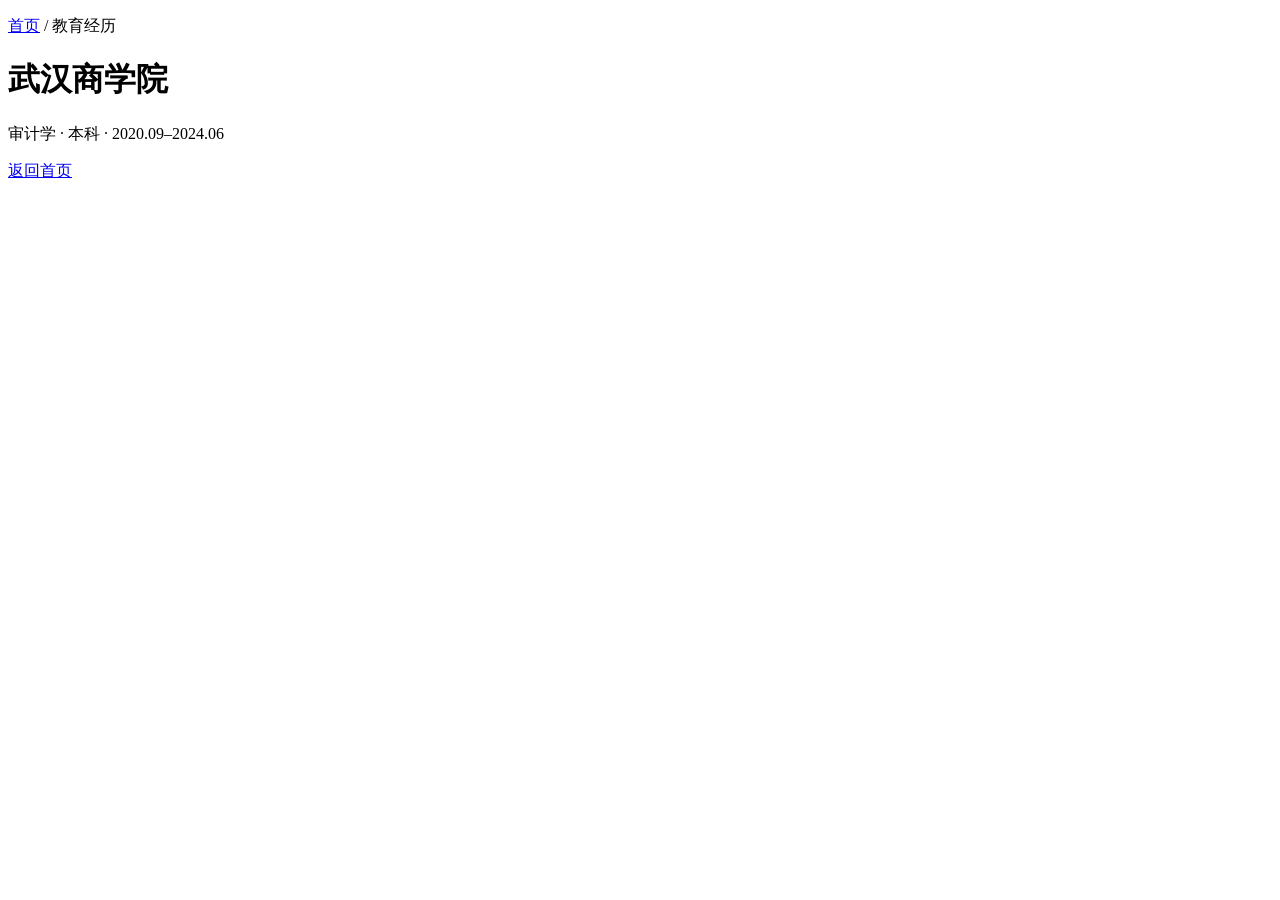
==== index.html @ dca73d02 "Add files via upload" ====
<!DOCTYPE html>
<html lang="zh-CN">
<head>
  <meta charset="utf-8">
  <meta name="viewport" content="width=device-width, initial-scale=1">
  <title>武汉商学院 · 宋宇茜</title>
  <link rel="stylesheet" href="https://fonts.googleapis.com/css2?family=Noto+Sans+SC:wght@400;500;700&display=swap">
  <link rel="stylesheet" href="../../assets/site.css">
</head>
<body>
  <main class="detail">
    <p class="crumb"><a href="../../index.html">首页</a> / 教育经历</p>
    <h1>武汉商学院</h1>
    <p class="meta">审计学 · 本科 · 2020.09–2024.06</p>
    
    
    <p class="back"><a href="../../index.html">返回首页</a></p>
  </main>
</body>
</html>
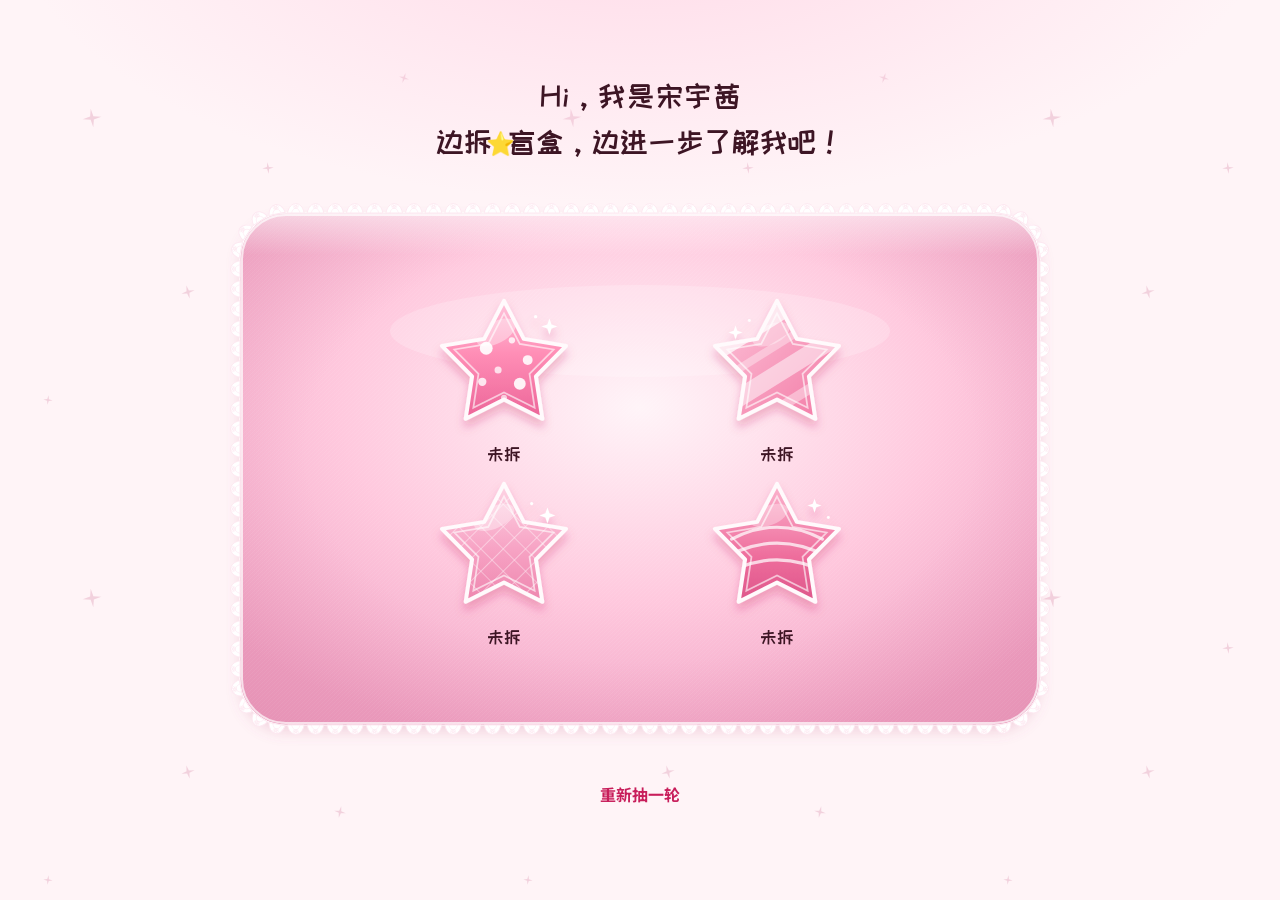
==== commit bb95ec84: "Add files via upload" ====
--- a/index.html
+++ b/index.html
@@ -3,18 +3,1615 @@
 <head>
   <meta charset="utf-8">
   <meta name="viewport" content="width=device-width, initial-scale=1">
-  <title>武汉商学院 · 宋宇茜</title>
-  <link rel="stylesheet" href="https://fonts.googleapis.com/css2?family=Noto+Sans+SC:wght@400;500;700&display=swap">
-  <link rel="stylesheet" href="../../assets/site.css">
+  <title>Hi，我是宋宇茜</title>
+  <link rel="stylesheet" href="https://fonts.googleapis.com/css2?family=Noto+Sans+SC:wght@400;500;700&family=ZCOOL+KuaiLe&display=swap">
+  <link rel="stylesheet" href="assets/site.css?v=37">
 </head>
 <body>
-  <main class="detail">
-    <p class="crumb"><a href="../../index.html">首页</a> / 教育经历</p>
-    <h1>武汉商学院</h1>
-    <p class="meta">审计学 · 本科 · 2020.09–2024.06</p>
-    
-    
-    <p class="back"><a href="../../index.html">返回首页</a></p>
+  <main class="stage">
+    <h1 class="home-name">Hi，我是宋宇茜</h1>
+    <p class="lead">边拆<span class="star-mark">⭐</span>盲盒，边进一步了解我吧！</p>
+    <div class="cushion">
+      <svg class="lace" viewBox="0 0 864 576" aria-hidden="true">
+        <defs>
+          <radialGradient id="pad" cx="50%" cy="38%" r="68%">
+            <stop offset="0" stop-color="#fff4f8"/>
+            <stop offset="0.55" stop-color="#ffc9de"/>
+            <stop offset="1" stop-color="#f0a3c4"/>
+          </radialGradient>
+          <linearGradient id="sheen" x1="0" y1="0" x2="0" y2="1">
+            <stop offset="0" stop-color="#fff" stop-opacity="0.55"/>
+            <stop offset="0.28" stop-color="#fff" stop-opacity="0"/>
+          </linearGradient>
+          <radialGradient id="rim" cx="50%" cy="46%" r="72%">
+            <stop offset="0.58" stop-color="#c45b84" stop-opacity="0"/>
+            <stop offset="1" stop-color="#c45b84" stop-opacity="0.22"/>
+          </radialGradient>
+          <pattern id="weave" width="4" height="4" patternUnits="userSpaceOnUse">
+            <path d="M0 4 L4 0" stroke="#fff" stroke-width="0.4" opacity="0.28"/>
+            <path d="M-1 1 L1 -1" stroke="#fff" stroke-width="0.4" opacity="0.28"/>
+            <path d="M3 5 L5 3" stroke="#fff" stroke-width="0.4" opacity="0.28"/>
+          </pattern>
+          <clipPath id="pad-clip">
+            <rect x="32" y="32" width="800" height="512" rx="46" ry="46"/>
+          </clipPath>
+          <filter id="lift" x="-12%" y="-12%" width="124%" height="132%">
+            <feDropShadow dx="0" dy="7" stdDeviation="7" flood-color="#c45b84" flood-opacity="0.22"/>
+          </filter>
+        </defs>
+        <g filter="url(#lift)">
+          <g clip-path="url(#pad-clip)">
+            <rect x="32" y="32" width="800" height="512" fill="url(#pad)"/>
+            <rect x="32" y="32" width="800" height="512" fill="url(#weave)" opacity="0.55"/>
+            <rect x="32" y="32" width="800" height="512" fill="url(#rim)"/>
+            <rect x="32" y="32" width="800" height="150" fill="url(#sheen)"/>
+            <ellipse cx="432" cy="150" rx="250" ry="46" fill="#fff" opacity="0.2"/>
+          </g>
+          <rect x="34" y="34" width="796" height="508" rx="44" ry="44" fill="none" stroke="#fff" stroke-width="2" opacity="0.7"/>
+        </g>
+        <rect x="32" y="32" width="800" height="512" rx="46" ry="46" fill="none" stroke="#fff" stroke-width="1.2"/>
+        <g>
+          <g transform="translate(87.83 32.00) rotate(0.00)">
+            <path d="M-8.24 0 C-6.41 -12.51 6.41 -12.51 8.24 0 Z" fill="#ffffff" stroke="#fde8f1" stroke-width="0.95"/>
+            <path d="M-4.27 0 C-2.75 -6.41 2.75 -6.41 4.27 0" fill="none" stroke="#fde8f1" stroke-width="0.6"/>
+            <circle cy="-6.33" r="1.29" fill="#ffffff" stroke="#fde8f1" stroke-width="0.5"/>
+            <circle cx="0" cy="-8.47" r="1.07" fill="none" stroke="#fde8f1" stroke-width="0.5"/>
+            <circle cx="1.76" cy="-7.17" r="1.07" fill="none" stroke="#fde8f1" stroke-width="0.5"/>
+            <circle cx="1.07" cy="-5.42" r="1.07" fill="none" stroke="#fde8f1" stroke-width="0.5"/>
+            <circle cx="-1.07" cy="-5.42" r="1.07" fill="none" stroke="#fde8f1" stroke-width="0.5"/>
+            <circle cx="-1.76" cy="-7.17" r="1.07" fill="none" stroke="#fde8f1" stroke-width="0.5"/>
+          </g>
+<g transform="translate(107.50 32.00) rotate(0.00)">
+            <path d="M-8.24 0 C-6.41 -12.51 6.41 -12.51 8.24 0 Z" fill="#ffffff" stroke="#fde8f1" stroke-width="0.95"/>
+            <path d="M-4.27 0 C-2.75 -6.41 2.75 -6.41 4.27 0" fill="none" stroke="#fde8f1" stroke-width="0.6"/>
+            <circle cy="-6.33" r="1.29" fill="#ffffff" stroke="#fde8f1" stroke-width="0.5"/>
+            <circle cx="0" cy="-8.47" r="1.07" fill="none" stroke="#fde8f1" stroke-width="0.5"/>
+            <circle cx="1.76" cy="-7.17" r="1.07" fill="none" stroke="#fde8f1" stroke-width="0.5"/>
+            <circle cx="1.07" cy="-5.42" r="1.07" fill="none" stroke="#fde8f1" stroke-width="0.5"/>
+            <circle cx="-1.07" cy="-5.42" r="1.07" fill="none" stroke="#fde8f1" stroke-width="0.5"/>
+            <circle cx="-1.76" cy="-7.17" r="1.07" fill="none" stroke="#fde8f1" stroke-width="0.5"/>
+          </g>
+<g transform="translate(127.17 32.00) rotate(0.00)">
+            <path d="M-8.24 0 C-6.41 -12.51 6.41 -12.51 8.24 0 Z" fill="#ffffff" stroke="#fde8f1" stroke-width="0.95"/>
+            <path d="M-4.27 0 C-2.75 -6.41 2.75 -6.41 4.27 0" fill="none" stroke="#fde8f1" stroke-width="0.6"/>
+            <circle cy="-6.33" r="1.29" fill="#ffffff" stroke="#fde8f1" stroke-width="0.5"/>
+            <circle cx="0" cy="-8.47" r="1.07" fill="none" stroke="#fde8f1" stroke-width="0.5"/>
+            <circle cx="1.76" cy="-7.17" r="1.07" fill="none" stroke="#fde8f1" stroke-width="0.5"/>
+            <circle cx="1.07" cy="-5.42" r="1.07" fill="none" stroke="#fde8f1" stroke-width="0.5"/>
+            <circle cx="-1.07" cy="-5.42" r="1.07" fill="none" stroke="#fde8f1" stroke-width="0.5"/>
+            <circle cx="-1.76" cy="-7.17" r="1.07" fill="none" stroke="#fde8f1" stroke-width="0.5"/>
+          </g>
+<g transform="translate(146.83 32.00) rotate(0.00)">
+            <path d="M-8.24 0 C-6.41 -12.51 6.41 -12.51 8.24 0 Z" fill="#ffffff" stroke="#fde8f1" stroke-width="0.95"/>
+            <path d="M-4.27 0 C-2.75 -6.41 2.75 -6.41 4.27 0" fill="none" stroke="#fde8f1" stroke-width="0.6"/>
+            <circle cy="-6.33" r="1.29" fill="#ffffff" stroke="#fde8f1" stroke-width="0.5"/>
+            <circle cx="0" cy="-8.47" r="1.07" fill="none" stroke="#fde8f1" stroke-width="0.5"/>
+            <circle cx="1.76" cy="-7.17" r="1.07" fill="none" stroke="#fde8f1" stroke-width="0.5"/>
+            <circle cx="1.07" cy="-5.42" r="1.07" fill="none" stroke="#fde8f1" stroke-width="0.5"/>
+            <circle cx="-1.07" cy="-5.42" r="1.07" fill="none" stroke="#fde8f1" stroke-width="0.5"/>
+            <circle cx="-1.76" cy="-7.17" r="1.07" fill="none" stroke="#fde8f1" stroke-width="0.5"/>
+          </g>
+<g transform="translate(166.50 32.00) rotate(0.00)">
+            <path d="M-8.24 0 C-6.41 -12.51 6.41 -12.51 8.24 0 Z" fill="#ffffff" stroke="#fde8f1" stroke-width="0.95"/>
+            <path d="M-4.27 0 C-2.75 -6.41 2.75 -6.41 4.27 0" fill="none" stroke="#fde8f1" stroke-width="0.6"/>
+            <circle cy="-6.33" r="1.29" fill="#ffffff" stroke="#fde8f1" stroke-width="0.5"/>
+            <circle cx="0" cy="-8.47" r="1.07" fill="none" stroke="#fde8f1" stroke-width="0.5"/>
+            <circle cx="1.76" cy="-7.17" r="1.07" fill="none" stroke="#fde8f1" stroke-width="0.5"/>
+            <circle cx="1.07" cy="-5.42" r="1.07" fill="none" stroke="#fde8f1" stroke-width="0.5"/>
+            <circle cx="-1.07" cy="-5.42" r="1.07" fill="none" stroke="#fde8f1" stroke-width="0.5"/>
+            <circle cx="-1.76" cy="-7.17" r="1.07" fill="none" stroke="#fde8f1" stroke-width="0.5"/>
+          </g>
+<g transform="translate(186.17 32.00) rotate(0.00)">
+            <path d="M-8.24 0 C-6.41 -12.51 6.41 -12.51 8.24 0 Z" fill="#ffffff" stroke="#fde8f1" stroke-width="0.95"/>
+            <path d="M-4.27 0 C-2.75 -6.41 2.75 -6.41 4.27 0" fill="none" stroke="#fde8f1" stroke-width="0.6"/>
+            <circle cy="-6.33" r="1.29" fill="#ffffff" stroke="#fde8f1" stroke-width="0.5"/>
+            <circle cx="0" cy="-8.47" r="1.07" fill="none" stroke="#fde8f1" stroke-width="0.5"/>
+            <circle cx="1.76" cy="-7.17" r="1.07" fill="none" stroke="#fde8f1" stroke-width="0.5"/>
+            <circle cx="1.07" cy="-5.42" r="1.07" fill="none" stroke="#fde8f1" stroke-width="0.5"/>
+            <circle cx="-1.07" cy="-5.42" r="1.07" fill="none" stroke="#fde8f1" stroke-width="0.5"/>
+            <circle cx="-1.76" cy="-7.17" r="1.07" fill="none" stroke="#fde8f1" stroke-width="0.5"/>
+          </g>
+<g transform="translate(205.83 32.00) rotate(0.00)">
+            <path d="M-8.24 0 C-6.41 -12.51 6.41 -12.51 8.24 0 Z" fill="#ffffff" stroke="#fde8f1" stroke-width="0.95"/>
+            <path d="M-4.27 0 C-2.75 -6.41 2.75 -6.41 4.27 0" fill="none" stroke="#fde8f1" stroke-width="0.6"/>
+            <circle cy="-6.33" r="1.29" fill="#ffffff" stroke="#fde8f1" stroke-width="0.5"/>
+            <circle cx="0" cy="-8.47" r="1.07" fill="none" stroke="#fde8f1" stroke-width="0.5"/>
+            <circle cx="1.76" cy="-7.17" r="1.07" fill="none" stroke="#fde8f1" stroke-width="0.5"/>
+            <circle cx="1.07" cy="-5.42" r="1.07" fill="none" stroke="#fde8f1" stroke-width="0.5"/>
+            <circle cx="-1.07" cy="-5.42" r="1.07" fill="none" stroke="#fde8f1" stroke-width="0.5"/>
+            <circle cx="-1.76" cy="-7.17" r="1.07" fill="none" stroke="#fde8f1" stroke-width="0.5"/>
+          </g>
+<g transform="translate(225.50 32.00) rotate(0.00)">
+            <path d="M-8.24 0 C-6.41 -12.51 6.41 -12.51 8.24 0 Z" fill="#ffffff" stroke="#fde8f1" stroke-width="0.95"/>
+            <path d="M-4.27 0 C-2.75 -6.41 2.75 -6.41 4.27 0" fill="none" stroke="#fde8f1" stroke-width="0.6"/>
+            <circle cy="-6.33" r="1.29" fill="#ffffff" stroke="#fde8f1" stroke-width="0.5"/>
+            <circle cx="0" cy="-8.47" r="1.07" fill="none" stroke="#fde8f1" stroke-width="0.5"/>
+            <circle cx="1.76" cy="-7.17" r="1.07" fill="none" stroke="#fde8f1" stroke-width="0.5"/>
+            <circle cx="1.07" cy="-5.42" r="1.07" fill="none" stroke="#fde8f1" stroke-width="0.5"/>
+            <circle cx="-1.07" cy="-5.42" r="1.07" fill="none" stroke="#fde8f1" stroke-width="0.5"/>
+            <circle cx="-1.76" cy="-7.17" r="1.07" fill="none" stroke="#fde8f1" stroke-width="0.5"/>
+          </g>
+<g transform="translate(245.17 32.00) rotate(0.00)">
+            <path d="M-8.24 0 C-6.41 -12.51 6.41 -12.51 8.24 0 Z" fill="#ffffff" stroke="#fde8f1" stroke-width="0.95"/>
+            <path d="M-4.27 0 C-2.75 -6.41 2.75 -6.41 4.27 0" fill="none" stroke="#fde8f1" stroke-width="0.6"/>
+            <circle cy="-6.33" r="1.29" fill="#ffffff" stroke="#fde8f1" stroke-width="0.5"/>
+            <circle cx="0" cy="-8.47" r="1.07" fill="none" stroke="#fde8f1" stroke-width="0.5"/>
+            <circle cx="1.76" cy="-7.17" r="1.07" fill="none" stroke="#fde8f1" stroke-width="0.5"/>
+            <circle cx="1.07" cy="-5.42" r="1.07" fill="none" stroke="#fde8f1" stroke-width="0.5"/>
+            <circle cx="-1.07" cy="-5.42" r="1.07" fill="none" stroke="#fde8f1" stroke-width="0.5"/>
+            <circle cx="-1.76" cy="-7.17" r="1.07" fill="none" stroke="#fde8f1" stroke-width="0.5"/>
+          </g>
+<g transform="translate(264.83 32.00) rotate(0.00)">
+            <path d="M-8.24 0 C-6.41 -12.51 6.41 -12.51 8.24 0 Z" fill="#ffffff" stroke="#fde8f1" stroke-width="0.95"/>
+            <path d="M-4.27 0 C-2.75 -6.41 2.75 -6.41 4.27 0" fill="none" stroke="#fde8f1" stroke-width="0.6"/>
+            <circle cy="-6.33" r="1.29" fill="#ffffff" stroke="#fde8f1" stroke-width="0.5"/>
+            <circle cx="0" cy="-8.47" r="1.07" fill="none" stroke="#fde8f1" stroke-width="0.5"/>
+            <circle cx="1.76" cy="-7.17" r="1.07" fill="none" stroke="#fde8f1" stroke-width="0.5"/>
+            <circle cx="1.07" cy="-5.42" r="1.07" fill="none" stroke="#fde8f1" stroke-width="0.5"/>
+            <circle cx="-1.07" cy="-5.42" r="1.07" fill="none" stroke="#fde8f1" stroke-width="0.5"/>
+            <circle cx="-1.76" cy="-7.17" r="1.07" fill="none" stroke="#fde8f1" stroke-width="0.5"/>
+          </g>
+<g transform="translate(284.50 32.00) rotate(0.00)">
+            <path d="M-8.24 0 C-6.41 -12.51 6.41 -12.51 8.24 0 Z" fill="#ffffff" stroke="#fde8f1" stroke-width="0.95"/>
+            <path d="M-4.27 0 C-2.75 -6.41 2.75 -6.41 4.27 0" fill="none" stroke="#fde8f1" stroke-width="0.6"/>
+            <circle cy="-6.33" r="1.29" fill="#ffffff" stroke="#fde8f1" stroke-width="0.5"/>
+            <circle cx="0" cy="-8.47" r="1.07" fill="none" stroke="#fde8f1" stroke-width="0.5"/>
+            <circle cx="1.76" cy="-7.17" r="1.07" fill="none" stroke="#fde8f1" stroke-width="0.5"/>
+            <circle cx="1.07" cy="-5.42" r="1.07" fill="none" stroke="#fde8f1" stroke-width="0.5"/>
+            <circle cx="-1.07" cy="-5.42" r="1.07" fill="none" stroke="#fde8f1" stroke-width="0.5"/>
+            <circle cx="-1.76" cy="-7.17" r="1.07" fill="none" stroke="#fde8f1" stroke-width="0.5"/>
+          </g>
+<g transform="translate(304.17 32.00) rotate(0.00)">
+            <path d="M-8.24 0 C-6.41 -12.51 6.41 -12.51 8.24 0 Z" fill="#ffffff" stroke="#fde8f1" stroke-width="0.95"/>
+            <path d="M-4.27 0 C-2.75 -6.41 2.75 -6.41 4.27 0" fill="none" stroke="#fde8f1" stroke-width="0.6"/>
+            <circle cy="-6.33" r="1.29" fill="#ffffff" stroke="#fde8f1" stroke-width="0.5"/>
+            <circle cx="0" cy="-8.47" r="1.07" fill="none" stroke="#fde8f1" stroke-width="0.5"/>
+            <circle cx="1.76" cy="-7.17" r="1.07" fill="none" stroke="#fde8f1" stroke-width="0.5"/>
+            <circle cx="1.07" cy="-5.42" r="1.07" fill="none" stroke="#fde8f1" stroke-width="0.5"/>
+            <circle cx="-1.07" cy="-5.42" r="1.07" fill="none" stroke="#fde8f1" stroke-width="0.5"/>
+            <circle cx="-1.76" cy="-7.17" r="1.07" fill="none" stroke="#fde8f1" stroke-width="0.5"/>
+          </g>
+<g transform="translate(323.83 32.00) rotate(0.00)">
+            <path d="M-8.24 0 C-6.41 -12.51 6.41 -12.51 8.24 0 Z" fill="#ffffff" stroke="#fde8f1" stroke-width="0.95"/>
+            <path d="M-4.27 0 C-2.75 -6.41 2.75 -6.41 4.27 0" fill="none" stroke="#fde8f1" stroke-width="0.6"/>
+            <circle cy="-6.33" r="1.29" fill="#ffffff" stroke="#fde8f1" stroke-width="0.5"/>
+            <circle cx="0" cy="-8.47" r="1.07" fill="none" stroke="#fde8f1" stroke-width="0.5"/>
+            <circle cx="1.76" cy="-7.17" r="1.07" fill="none" stroke="#fde8f1" stroke-width="0.5"/>
+            <circle cx="1.07" cy="-5.42" r="1.07" fill="none" stroke="#fde8f1" stroke-width="0.5"/>
+            <circle cx="-1.07" cy="-5.42" r="1.07" fill="none" stroke="#fde8f1" stroke-width="0.5"/>
+            <circle cx="-1.76" cy="-7.17" r="1.07" fill="none" stroke="#fde8f1" stroke-width="0.5"/>
+          </g>
+<g transform="translate(343.50 32.00) rotate(0.00)">
+            <path d="M-8.24 0 C-6.41 -12.51 6.41 -12.51 8.24 0 Z" fill="#ffffff" stroke="#fde8f1" stroke-width="0.95"/>
+            <path d="M-4.27 0 C-2.75 -6.41 2.75 -6.41 4.27 0" fill="none" stroke="#fde8f1" stroke-width="0.6"/>
+            <circle cy="-6.33" r="1.29" fill="#ffffff" stroke="#fde8f1" stroke-width="0.5"/>
+            <circle cx="0" cy="-8.47" r="1.07" fill="none" stroke="#fde8f1" stroke-width="0.5"/>
+            <circle cx="1.76" cy="-7.17" r="1.07" fill="none" stroke="#fde8f1" stroke-width="0.5"/>
+            <circle cx="1.07" cy="-5.42" r="1.07" fill="none" stroke="#fde8f1" stroke-width="0.5"/>
+            <circle cx="-1.07" cy="-5.42" r="1.07" fill="none" stroke="#fde8f1" stroke-width="0.5"/>
+            <circle cx="-1.76" cy="-7.17" r="1.07" fill="none" stroke="#fde8f1" stroke-width="0.5"/>
+          </g>
+<g transform="translate(363.17 32.00) rotate(0.00)">
+            <path d="M-8.24 0 C-6.41 -12.51 6.41 -12.51 8.24 0 Z" fill="#ffffff" stroke="#fde8f1" stroke-width="0.95"/>
+            <path d="M-4.27 0 C-2.75 -6.41 2.75 -6.41 4.27 0" fill="none" stroke="#fde8f1" stroke-width="0.6"/>
+            <circle cy="-6.33" r="1.29" fill="#ffffff" stroke="#fde8f1" stroke-width="0.5"/>
+            <circle cx="0" cy="-8.47" r="1.07" fill="none" stroke="#fde8f1" stroke-width="0.5"/>
+            <circle cx="1.76" cy="-7.17" r="1.07" fill="none" stroke="#fde8f1" stroke-width="0.5"/>
+            <circle cx="1.07" cy="-5.42" r="1.07" fill="none" stroke="#fde8f1" stroke-width="0.5"/>
+            <circle cx="-1.07" cy="-5.42" r="1.07" fill="none" stroke="#fde8f1" stroke-width="0.5"/>
+            <circle cx="-1.76" cy="-7.17" r="1.07" fill="none" stroke="#fde8f1" stroke-width="0.5"/>
+          </g>
+<g transform="translate(382.83 32.00) rotate(0.00)">
+            <path d="M-8.24 0 C-6.41 -12.51 6.41 -12.51 8.24 0 Z" fill="#ffffff" stroke="#fde8f1" stroke-width="0.95"/>
+            <path d="M-4.27 0 C-2.75 -6.41 2.75 -6.41 4.27 0" fill="none" stroke="#fde8f1" stroke-width="0.6"/>
+            <circle cy="-6.33" r="1.29" fill="#ffffff" stroke="#fde8f1" stroke-width="0.5"/>
+            <circle cx="0" cy="-8.47" r="1.07" fill="none" stroke="#fde8f1" stroke-width="0.5"/>
+            <circle cx="1.76" cy="-7.17" r="1.07" fill="none" stroke="#fde8f1" stroke-width="0.5"/>
+            <circle cx="1.07" cy="-5.42" r="1.07" fill="none" stroke="#fde8f1" stroke-width="0.5"/>
+            <circle cx="-1.07" cy="-5.42" r="1.07" fill="none" stroke="#fde8f1" stroke-width="0.5"/>
+            <circle cx="-1.76" cy="-7.17" r="1.07" fill="none" stroke="#fde8f1" stroke-width="0.5"/>
+          </g>
+<g transform="translate(402.50 32.00) rotate(0.00)">
+            <path d="M-8.24 0 C-6.41 -12.51 6.41 -12.51 8.24 0 Z" fill="#ffffff" stroke="#fde8f1" stroke-width="0.95"/>
+            <path d="M-4.27 0 C-2.75 -6.41 2.75 -6.41 4.27 0" fill="none" stroke="#fde8f1" stroke-width="0.6"/>
+            <circle cy="-6.33" r="1.29" fill="#ffffff" stroke="#fde8f1" stroke-width="0.5"/>
+            <circle cx="0" cy="-8.47" r="1.07" fill="none" stroke="#fde8f1" stroke-width="0.5"/>
+            <circle cx="1.76" cy="-7.17" r="1.07" fill="none" stroke="#fde8f1" stroke-width="0.5"/>
+            <circle cx="1.07" cy="-5.42" r="1.07" fill="none" stroke="#fde8f1" stroke-width="0.5"/>
+            <circle cx="-1.07" cy="-5.42" r="1.07" fill="none" stroke="#fde8f1" stroke-width="0.5"/>
+            <circle cx="-1.76" cy="-7.17" r="1.07" fill="none" stroke="#fde8f1" stroke-width="0.5"/>
+          </g>
+<g transform="translate(422.17 32.00) rotate(0.00)">
+            <path d="M-8.24 0 C-6.41 -12.51 6.41 -12.51 8.24 0 Z" fill="#ffffff" stroke="#fde8f1" stroke-width="0.95"/>
+            <path d="M-4.27 0 C-2.75 -6.41 2.75 -6.41 4.27 0" fill="none" stroke="#fde8f1" stroke-width="0.6"/>
+            <circle cy="-6.33" r="1.29" fill="#ffffff" stroke="#fde8f1" stroke-width="0.5"/>
+            <circle cx="0" cy="-8.47" r="1.07" fill="none" stroke="#fde8f1" stroke-width="0.5"/>
+            <circle cx="1.76" cy="-7.17" r="1.07" fill="none" stroke="#fde8f1" stroke-width="0.5"/>
+            <circle cx="1.07" cy="-5.42" r="1.07" fill="none" stroke="#fde8f1" stroke-width="0.5"/>
+            <circle cx="-1.07" cy="-5.42" r="1.07" fill="none" stroke="#fde8f1" stroke-width="0.5"/>
+            <circle cx="-1.76" cy="-7.17" r="1.07" fill="none" stroke="#fde8f1" stroke-width="0.5"/>
+          </g>
+<g transform="translate(441.83 32.00) rotate(0.00)">
+            <path d="M-8.24 0 C-6.41 -12.51 6.41 -12.51 8.24 0 Z" fill="#ffffff" stroke="#fde8f1" stroke-width="0.95"/>
+            <path d="M-4.27 0 C-2.75 -6.41 2.75 -6.41 4.27 0" fill="none" stroke="#fde8f1" stroke-width="0.6"/>
+            <circle cy="-6.33" r="1.29" fill="#ffffff" stroke="#fde8f1" stroke-width="0.5"/>
+            <circle cx="0" cy="-8.47" r="1.07" fill="none" stroke="#fde8f1" stroke-width="0.5"/>
+            <circle cx="1.76" cy="-7.17" r="1.07" fill="none" stroke="#fde8f1" stroke-width="0.5"/>
+            <circle cx="1.07" cy="-5.42" r="1.07" fill="none" stroke="#fde8f1" stroke-width="0.5"/>
+            <circle cx="-1.07" cy="-5.42" r="1.07" fill="none" stroke="#fde8f1" stroke-width="0.5"/>
+            <circle cx="-1.76" cy="-7.17" r="1.07" fill="none" stroke="#fde8f1" stroke-width="0.5"/>
+          </g>
+<g transform="translate(461.50 32.00) rotate(0.00)">
+            <path d="M-8.24 0 C-6.41 -12.51 6.41 -12.51 8.24 0 Z" fill="#ffffff" stroke="#fde8f1" stroke-width="0.95"/>
+            <path d="M-4.27 0 C-2.75 -6.41 2.75 -6.41 4.27 0" fill="none" stroke="#fde8f1" stroke-width="0.6"/>
+            <circle cy="-6.33" r="1.29" fill="#ffffff" stroke="#fde8f1" stroke-width="0.5"/>
+            <circle cx="0" cy="-8.47" r="1.07" fill="none" stroke="#fde8f1" stroke-width="0.5"/>
+            <circle cx="1.76" cy="-7.17" r="1.07" fill="none" stroke="#fde8f1" stroke-width="0.5"/>
+            <circle cx="1.07" cy="-5.42" r="1.07" fill="none" stroke="#fde8f1" stroke-width="0.5"/>
+            <circle cx="-1.07" cy="-5.42" r="1.07" fill="none" stroke="#fde8f1" stroke-width="0.5"/>
+            <circle cx="-1.76" cy="-7.17" r="1.07" fill="none" stroke="#fde8f1" stroke-width="0.5"/>
+          </g>
+<g transform="translate(481.17 32.00) rotate(0.00)">
+            <path d="M-8.24 0 C-6.41 -12.51 6.41 -12.51 8.24 0 Z" fill="#ffffff" stroke="#fde8f1" stroke-width="0.95"/>
+            <path d="M-4.27 0 C-2.75 -6.41 2.75 -6.41 4.27 0" fill="none" stroke="#fde8f1" stroke-width="0.6"/>
+            <circle cy="-6.33" r="1.29" fill="#ffffff" stroke="#fde8f1" stroke-width="0.5"/>
+            <circle cx="0" cy="-8.47" r="1.07" fill="none" stroke="#fde8f1" stroke-width="0.5"/>
+            <circle cx="1.76" cy="-7.17" r="1.07" fill="none" stroke="#fde8f1" stroke-width="0.5"/>
+            <circle cx="1.07" cy="-5.42" r="1.07" fill="none" stroke="#fde8f1" stroke-width="0.5"/>
+            <circle cx="-1.07" cy="-5.42" r="1.07" fill="none" stroke="#fde8f1" stroke-width="0.5"/>
+            <circle cx="-1.76" cy="-7.17" r="1.07" fill="none" stroke="#fde8f1" stroke-width="0.5"/>
+          </g>
+<g transform="translate(500.83 32.00) rotate(0.00)">
+            <path d="M-8.24 0 C-6.41 -12.51 6.41 -12.51 8.24 0 Z" fill="#ffffff" stroke="#fde8f1" stroke-width="0.95"/>
+            <path d="M-4.27 0 C-2.75 -6.41 2.75 -6.41 4.27 0" fill="none" stroke="#fde8f1" stroke-width="0.6"/>
+            <circle cy="-6.33" r="1.29" fill="#ffffff" stroke="#fde8f1" stroke-width="0.5"/>
+            <circle cx="0" cy="-8.47" r="1.07" fill="none" stroke="#fde8f1" stroke-width="0.5"/>
+            <circle cx="1.76" cy="-7.17" r="1.07" fill="none" stroke="#fde8f1" stroke-width="0.5"/>
+            <circle cx="1.07" cy="-5.42" r="1.07" fill="none" stroke="#fde8f1" stroke-width="0.5"/>
+            <circle cx="-1.07" cy="-5.42" r="1.07" fill="none" stroke="#fde8f1" stroke-width="0.5"/>
+            <circle cx="-1.76" cy="-7.17" r="1.07" fill="none" stroke="#fde8f1" stroke-width="0.5"/>
+          </g>
+<g transform="translate(520.50 32.00) rotate(0.00)">
+            <path d="M-8.24 0 C-6.41 -12.51 6.41 -12.51 8.24 0 Z" fill="#ffffff" stroke="#fde8f1" stroke-width="0.95"/>
+            <path d="M-4.27 0 C-2.75 -6.41 2.75 -6.41 4.27 0" fill="none" stroke="#fde8f1" stroke-width="0.6"/>
+            <circle cy="-6.33" r="1.29" fill="#ffffff" stroke="#fde8f1" stroke-width="0.5"/>
+            <circle cx="0" cy="-8.47" r="1.07" fill="none" stroke="#fde8f1" stroke-width="0.5"/>
+            <circle cx="1.76" cy="-7.17" r="1.07" fill="none" stroke="#fde8f1" stroke-width="0.5"/>
+            <circle cx="1.07" cy="-5.42" r="1.07" fill="none" stroke="#fde8f1" stroke-width="0.5"/>
+            <circle cx="-1.07" cy="-5.42" r="1.07" fill="none" stroke="#fde8f1" stroke-width="0.5"/>
+            <circle cx="-1.76" cy="-7.17" r="1.07" fill="none" stroke="#fde8f1" stroke-width="0.5"/>
+          </g>
+<g transform="translate(540.17 32.00) rotate(0.00)">
+            <path d="M-8.24 0 C-6.41 -12.51 6.41 -12.51 8.24 0 Z" fill="#ffffff" stroke="#fde8f1" stroke-width="0.95"/>
+            <path d="M-4.27 0 C-2.75 -6.41 2.75 -6.41 4.27 0" fill="none" stroke="#fde8f1" stroke-width="0.6"/>
+            <circle cy="-6.33" r="1.29" fill="#ffffff" stroke="#fde8f1" stroke-width="0.5"/>
+            <circle cx="0" cy="-8.47" r="1.07" fill="none" stroke="#fde8f1" stroke-width="0.5"/>
+            <circle cx="1.76" cy="-7.17" r="1.07" fill="none" stroke="#fde8f1" stroke-width="0.5"/>
+            <circle cx="1.07" cy="-5.42" r="1.07" fill="none" stroke="#fde8f1" stroke-width="0.5"/>
+            <circle cx="-1.07" cy="-5.42" r="1.07" fill="none" stroke="#fde8f1" stroke-width="0.5"/>
+            <circle cx="-1.76" cy="-7.17" r="1.07" fill="none" stroke="#fde8f1" stroke-width="0.5"/>
+          </g>
+<g transform="translate(559.83 32.00) rotate(0.00)">
+            <path d="M-8.24 0 C-6.41 -12.51 6.41 -12.51 8.24 0 Z" fill="#ffffff" stroke="#fde8f1" stroke-width="0.95"/>
+            <path d="M-4.27 0 C-2.75 -6.41 2.75 -6.41 4.27 0" fill="none" stroke="#fde8f1" stroke-width="0.6"/>
+            <circle cy="-6.33" r="1.29" fill="#ffffff" stroke="#fde8f1" stroke-width="0.5"/>
+            <circle cx="0" cy="-8.47" r="1.07" fill="none" stroke="#fde8f1" stroke-width="0.5"/>
+            <circle cx="1.76" cy="-7.17" r="1.07" fill="none" stroke="#fde8f1" stroke-width="0.5"/>
+            <circle cx="1.07" cy="-5.42" r="1.07" fill="none" stroke="#fde8f1" stroke-width="0.5"/>
+            <circle cx="-1.07" cy="-5.42" r="1.07" fill="none" stroke="#fde8f1" stroke-width="0.5"/>
+            <circle cx="-1.76" cy="-7.17" r="1.07" fill="none" stroke="#fde8f1" stroke-width="0.5"/>
+          </g>
+<g transform="translate(579.50 32.00) rotate(0.00)">
+            <path d="M-8.24 0 C-6.41 -12.51 6.41 -12.51 8.24 0 Z" fill="#ffffff" stroke="#fde8f1" stroke-width="0.95"/>
+            <path d="M-4.27 0 C-2.75 -6.41 2.75 -6.41 4.27 0" fill="none" stroke="#fde8f1" stroke-width="0.6"/>
+            <circle cy="-6.33" r="1.29" fill="#ffffff" stroke="#fde8f1" stroke-width="0.5"/>
+            <circle cx="0" cy="-8.47" r="1.07" fill="none" stroke="#fde8f1" stroke-width="0.5"/>
+            <circle cx="1.76" cy="-7.17" r="1.07" fill="none" stroke="#fde8f1" stroke-width="0.5"/>
+            <circle cx="1.07" cy="-5.42" r="1.07" fill="none" stroke="#fde8f1" stroke-width="0.5"/>
+            <circle cx="-1.07" cy="-5.42" r="1.07" fill="none" stroke="#fde8f1" stroke-width="0.5"/>
+            <circle cx="-1.76" cy="-7.17" r="1.07" fill="none" stroke="#fde8f1" stroke-width="0.5"/>
+          </g>
+<g transform="translate(599.17 32.00) rotate(0.00)">
+            <path d="M-8.24 0 C-6.41 -12.51 6.41 -12.51 8.24 0 Z" fill="#ffffff" stroke="#fde8f1" stroke-width="0.95"/>
+            <path d="M-4.27 0 C-2.75 -6.41 2.75 -6.41 4.27 0" fill="none" stroke="#fde8f1" stroke-width="0.6"/>
+            <circle cy="-6.33" r="1.29" fill="#ffffff" stroke="#fde8f1" stroke-width="0.5"/>
+            <circle cx="0" cy="-8.47" r="1.07" fill="none" stroke="#fde8f1" stroke-width="0.5"/>
+            <circle cx="1.76" cy="-7.17" r="1.07" fill="none" stroke="#fde8f1" stroke-width="0.5"/>
+            <circle cx="1.07" cy="-5.42" r="1.07" fill="none" stroke="#fde8f1" stroke-width="0.5"/>
+            <circle cx="-1.07" cy="-5.42" r="1.07" fill="none" stroke="#fde8f1" stroke-width="0.5"/>
+            <circle cx="-1.76" cy="-7.17" r="1.07" fill="none" stroke="#fde8f1" stroke-width="0.5"/>
+          </g>
+<g transform="translate(618.83 32.00) rotate(0.00)">
+            <path d="M-8.24 0 C-6.41 -12.51 6.41 -12.51 8.24 0 Z" fill="#ffffff" stroke="#fde8f1" stroke-width="0.95"/>
+            <path d="M-4.27 0 C-2.75 -6.41 2.75 -6.41 4.27 0" fill="none" stroke="#fde8f1" stroke-width="0.6"/>
+            <circle cy="-6.33" r="1.29" fill="#ffffff" stroke="#fde8f1" stroke-width="0.5"/>
+            <circle cx="0" cy="-8.47" r="1.07" fill="none" stroke="#fde8f1" stroke-width="0.5"/>
+            <circle cx="1.76" cy="-7.17" r="1.07" fill="none" stroke="#fde8f1" stroke-width="0.5"/>
+            <circle cx="1.07" cy="-5.42" r="1.07" fill="none" stroke="#fde8f1" stroke-width="0.5"/>
+            <circle cx="-1.07" cy="-5.42" r="1.07" fill="none" stroke="#fde8f1" stroke-width="0.5"/>
+            <circle cx="-1.76" cy="-7.17" r="1.07" fill="none" stroke="#fde8f1" stroke-width="0.5"/>
+          </g>
+<g transform="translate(638.50 32.00) rotate(0.00)">
+            <path d="M-8.24 0 C-6.41 -12.51 6.41 -12.51 8.24 0 Z" fill="#ffffff" stroke="#fde8f1" stroke-width="0.95"/>
+            <path d="M-4.27 0 C-2.75 -6.41 2.75 -6.41 4.27 0" fill="none" stroke="#fde8f1" stroke-width="0.6"/>
+            <circle cy="-6.33" r="1.29" fill="#ffffff" stroke="#fde8f1" stroke-width="0.5"/>
+            <circle cx="0" cy="-8.47" r="1.07" fill="none" stroke="#fde8f1" stroke-width="0.5"/>
+            <circle cx="1.76" cy="-7.17" r="1.07" fill="none" stroke="#fde8f1" stroke-width="0.5"/>
+            <circle cx="1.07" cy="-5.42" r="1.07" fill="none" stroke="#fde8f1" stroke-width="0.5"/>
+            <circle cx="-1.07" cy="-5.42" r="1.07" fill="none" stroke="#fde8f1" stroke-width="0.5"/>
+            <circle cx="-1.76" cy="-7.17" r="1.07" fill="none" stroke="#fde8f1" stroke-width="0.5"/>
+          </g>
+<g transform="translate(658.17 32.00) rotate(0.00)">
+            <path d="M-8.24 0 C-6.41 -12.51 6.41 -12.51 8.24 0 Z" fill="#ffffff" stroke="#fde8f1" stroke-width="0.95"/>
+            <path d="M-4.27 0 C-2.75 -6.41 2.75 -6.41 4.27 0" fill="none" stroke="#fde8f1" stroke-width="0.6"/>
+            <circle cy="-6.33" r="1.29" fill="#ffffff" stroke="#fde8f1" stroke-width="0.5"/>
+            <circle cx="0" cy="-8.47" r="1.07" fill="none" stroke="#fde8f1" stroke-width="0.5"/>
+            <circle cx="1.76" cy="-7.17" r="1.07" fill="none" stroke="#fde8f1" stroke-width="0.5"/>
+            <circle cx="1.07" cy="-5.42" r="1.07" fill="none" stroke="#fde8f1" stroke-width="0.5"/>
+            <circle cx="-1.07" cy="-5.42" r="1.07" fill="none" stroke="#fde8f1" stroke-width="0.5"/>
+            <circle cx="-1.76" cy="-7.17" r="1.07" fill="none" stroke="#fde8f1" stroke-width="0.5"/>
+          </g>
+<g transform="translate(677.83 32.00) rotate(0.00)">
+            <path d="M-8.24 0 C-6.41 -12.51 6.41 -12.51 8.24 0 Z" fill="#ffffff" stroke="#fde8f1" stroke-width="0.95"/>
+            <path d="M-4.27 0 C-2.75 -6.41 2.75 -6.41 4.27 0" fill="none" stroke="#fde8f1" stroke-width="0.6"/>
+            <circle cy="-6.33" r="1.29" fill="#ffffff" stroke="#fde8f1" stroke-width="0.5"/>
+            <circle cx="0" cy="-8.47" r="1.07" fill="none" stroke="#fde8f1" stroke-width="0.5"/>
+            <circle cx="1.76" cy="-7.17" r="1.07" fill="none" stroke="#fde8f1" stroke-width="0.5"/>
+            <circle cx="1.07" cy="-5.42" r="1.07" fill="none" stroke="#fde8f1" stroke-width="0.5"/>
+            <circle cx="-1.07" cy="-5.42" r="1.07" fill="none" stroke="#fde8f1" stroke-width="0.5"/>
+            <circle cx="-1.76" cy="-7.17" r="1.07" fill="none" stroke="#fde8f1" stroke-width="0.5"/>
+          </g>
+<g transform="translate(697.50 32.00) rotate(0.00)">
+            <path d="M-8.24 0 C-6.41 -12.51 6.41 -12.51 8.24 0 Z" fill="#ffffff" stroke="#fde8f1" stroke-width="0.95"/>
+            <path d="M-4.27 0 C-2.75 -6.41 2.75 -6.41 4.27 0" fill="none" stroke="#fde8f1" stroke-width="0.6"/>
+            <circle cy="-6.33" r="1.29" fill="#ffffff" stroke="#fde8f1" stroke-width="0.5"/>
+            <circle cx="0" cy="-8.47" r="1.07" fill="none" stroke="#fde8f1" stroke-width="0.5"/>
+            <circle cx="1.76" cy="-7.17" r="1.07" fill="none" stroke="#fde8f1" stroke-width="0.5"/>
+            <circle cx="1.07" cy="-5.42" r="1.07" fill="none" stroke="#fde8f1" stroke-width="0.5"/>
+            <circle cx="-1.07" cy="-5.42" r="1.07" fill="none" stroke="#fde8f1" stroke-width="0.5"/>
+            <circle cx="-1.76" cy="-7.17" r="1.07" fill="none" stroke="#fde8f1" stroke-width="0.5"/>
+          </g>
+<g transform="translate(717.17 32.00) rotate(0.00)">
+            <path d="M-8.24 0 C-6.41 -12.51 6.41 -12.51 8.24 0 Z" fill="#ffffff" stroke="#fde8f1" stroke-width="0.95"/>
+            <path d="M-4.27 0 C-2.75 -6.41 2.75 -6.41 4.27 0" fill="none" stroke="#fde8f1" stroke-width="0.6"/>
+            <circle cy="-6.33" r="1.29" fill="#ffffff" stroke="#fde8f1" stroke-width="0.5"/>
+            <circle cx="0" cy="-8.47" r="1.07" fill="none" stroke="#fde8f1" stroke-width="0.5"/>
+            <circle cx="1.76" cy="-7.17" r="1.07" fill="none" stroke="#fde8f1" stroke-width="0.5"/>
+            <circle cx="1.07" cy="-5.42" r="1.07" fill="none" stroke="#fde8f1" stroke-width="0.5"/>
+            <circle cx="-1.07" cy="-5.42" r="1.07" fill="none" stroke="#fde8f1" stroke-width="0.5"/>
+            <circle cx="-1.76" cy="-7.17" r="1.07" fill="none" stroke="#fde8f1" stroke-width="0.5"/>
+          </g>
+<g transform="translate(736.83 32.00) rotate(0.00)">
+            <path d="M-8.24 0 C-6.41 -12.51 6.41 -12.51 8.24 0 Z" fill="#ffffff" stroke="#fde8f1" stroke-width="0.95"/>
+            <path d="M-4.27 0 C-2.75 -6.41 2.75 -6.41 4.27 0" fill="none" stroke="#fde8f1" stroke-width="0.6"/>
+            <circle cy="-6.33" r="1.29" fill="#ffffff" stroke="#fde8f1" stroke-width="0.5"/>
+            <circle cx="0" cy="-8.47" r="1.07" fill="none" stroke="#fde8f1" stroke-width="0.5"/>
+            <circle cx="1.76" cy="-7.17" r="1.07" fill="none" stroke="#fde8f1" stroke-width="0.5"/>
+            <circle cx="1.07" cy="-5.42" r="1.07" fill="none" stroke="#fde8f1" stroke-width="0.5"/>
+            <circle cx="-1.07" cy="-5.42" r="1.07" fill="none" stroke="#fde8f1" stroke-width="0.5"/>
+            <circle cx="-1.76" cy="-7.17" r="1.07" fill="none" stroke="#fde8f1" stroke-width="0.5"/>
+          </g>
+<g transform="translate(756.50 32.00) rotate(0.00)">
+            <path d="M-8.24 0 C-6.41 -12.51 6.41 -12.51 8.24 0 Z" fill="#ffffff" stroke="#fde8f1" stroke-width="0.95"/>
+            <path d="M-4.27 0 C-2.75 -6.41 2.75 -6.41 4.27 0" fill="none" stroke="#fde8f1" stroke-width="0.6"/>
+            <circle cy="-6.33" r="1.29" fill="#ffffff" stroke="#fde8f1" stroke-width="0.5"/>
+            <circle cx="0" cy="-8.47" r="1.07" fill="none" stroke="#fde8f1" stroke-width="0.5"/>
+            <circle cx="1.76" cy="-7.17" r="1.07" fill="none" stroke="#fde8f1" stroke-width="0.5"/>
+            <circle cx="1.07" cy="-5.42" r="1.07" fill="none" stroke="#fde8f1" stroke-width="0.5"/>
+            <circle cx="-1.07" cy="-5.42" r="1.07" fill="none" stroke="#fde8f1" stroke-width="0.5"/>
+            <circle cx="-1.76" cy="-7.17" r="1.07" fill="none" stroke="#fde8f1" stroke-width="0.5"/>
+          </g>
+<g transform="translate(776.17 32.00) rotate(0.00)">
+            <path d="M-8.24 0 C-6.41 -12.51 6.41 -12.51 8.24 0 Z" fill="#ffffff" stroke="#fde8f1" stroke-width="0.95"/>
+            <path d="M-4.27 0 C-2.75 -6.41 2.75 -6.41 4.27 0" fill="none" stroke="#fde8f1" stroke-width="0.6"/>
+            <circle cy="-6.33" r="1.29" fill="#ffffff" stroke="#fde8f1" stroke-width="0.5"/>
+            <circle cx="0" cy="-8.47" r="1.07" fill="none" stroke="#fde8f1" stroke-width="0.5"/>
+            <circle cx="1.76" cy="-7.17" r="1.07" fill="none" stroke="#fde8f1" stroke-width="0.5"/>
+            <circle cx="1.07" cy="-5.42" r="1.07" fill="none" stroke="#fde8f1" stroke-width="0.5"/>
+            <circle cx="-1.07" cy="-5.42" r="1.07" fill="none" stroke="#fde8f1" stroke-width="0.5"/>
+            <circle cx="-1.76" cy="-7.17" r="1.07" fill="none" stroke="#fde8f1" stroke-width="0.5"/>
+          </g>
+<g transform="translate(794.97 32.88) rotate(11.25)">
+            <path d="M-8.24 0 C-6.41 -12.51 6.41 -12.51 8.24 0 Z" fill="#ffffff" stroke="#fde8f1" stroke-width="0.95"/>
+            <path d="M-4.27 0 C-2.75 -6.41 2.75 -6.41 4.27 0" fill="none" stroke="#fde8f1" stroke-width="0.6"/>
+            <circle cy="-6.33" r="1.29" fill="#ffffff" stroke="#fde8f1" stroke-width="0.5"/>
+            <circle cx="0" cy="-8.47" r="1.07" fill="none" stroke="#fde8f1" stroke-width="0.5"/>
+            <circle cx="1.76" cy="-7.17" r="1.07" fill="none" stroke="#fde8f1" stroke-width="0.5"/>
+            <circle cx="1.07" cy="-5.42" r="1.07" fill="none" stroke="#fde8f1" stroke-width="0.5"/>
+            <circle cx="-1.07" cy="-5.42" r="1.07" fill="none" stroke="#fde8f1" stroke-width="0.5"/>
+            <circle cx="-1.76" cy="-7.17" r="1.07" fill="none" stroke="#fde8f1" stroke-width="0.5"/>
+          </g>
+<g transform="translate(811.56 39.75) rotate(33.75)">
+            <path d="M-8.24 0 C-6.41 -12.51 6.41 -12.51 8.24 0 Z" fill="#ffffff" stroke="#fde8f1" stroke-width="0.95"/>
+            <path d="M-4.27 0 C-2.75 -6.41 2.75 -6.41 4.27 0" fill="none" stroke="#fde8f1" stroke-width="0.6"/>
+            <circle cy="-6.33" r="1.29" fill="#ffffff" stroke="#fde8f1" stroke-width="0.5"/>
+            <circle cx="0" cy="-8.47" r="1.07" fill="none" stroke="#fde8f1" stroke-width="0.5"/>
+            <circle cx="1.76" cy="-7.17" r="1.07" fill="none" stroke="#fde8f1" stroke-width="0.5"/>
+            <circle cx="1.07" cy="-5.42" r="1.07" fill="none" stroke="#fde8f1" stroke-width="0.5"/>
+            <circle cx="-1.07" cy="-5.42" r="1.07" fill="none" stroke="#fde8f1" stroke-width="0.5"/>
+            <circle cx="-1.76" cy="-7.17" r="1.07" fill="none" stroke="#fde8f1" stroke-width="0.5"/>
+          </g>
+<g transform="translate(824.25 52.44) rotate(56.25)">
+            <path d="M-8.24 0 C-6.41 -12.51 6.41 -12.51 8.24 0 Z" fill="#ffffff" stroke="#fde8f1" stroke-width="0.95"/>
+            <path d="M-4.27 0 C-2.75 -6.41 2.75 -6.41 4.27 0" fill="none" stroke="#fde8f1" stroke-width="0.6"/>
+            <circle cy="-6.33" r="1.29" fill="#ffffff" stroke="#fde8f1" stroke-width="0.5"/>
+            <circle cx="0" cy="-8.47" r="1.07" fill="none" stroke="#fde8f1" stroke-width="0.5"/>
+            <circle cx="1.76" cy="-7.17" r="1.07" fill="none" stroke="#fde8f1" stroke-width="0.5"/>
+            <circle cx="1.07" cy="-5.42" r="1.07" fill="none" stroke="#fde8f1" stroke-width="0.5"/>
+            <circle cx="-1.07" cy="-5.42" r="1.07" fill="none" stroke="#fde8f1" stroke-width="0.5"/>
+            <circle cx="-1.76" cy="-7.17" r="1.07" fill="none" stroke="#fde8f1" stroke-width="0.5"/>
+          </g>
+<g transform="translate(831.12 69.03) rotate(78.75)">
+            <path d="M-8.24 0 C-6.41 -12.51 6.41 -12.51 8.24 0 Z" fill="#ffffff" stroke="#fde8f1" stroke-width="0.95"/>
+            <path d="M-4.27 0 C-2.75 -6.41 2.75 -6.41 4.27 0" fill="none" stroke="#fde8f1" stroke-width="0.6"/>
+            <circle cy="-6.33" r="1.29" fill="#ffffff" stroke="#fde8f1" stroke-width="0.5"/>
+            <circle cx="0" cy="-8.47" r="1.07" fill="none" stroke="#fde8f1" stroke-width="0.5"/>
+            <circle cx="1.76" cy="-7.17" r="1.07" fill="none" stroke="#fde8f1" stroke-width="0.5"/>
+            <circle cx="1.07" cy="-5.42" r="1.07" fill="none" stroke="#fde8f1" stroke-width="0.5"/>
+            <circle cx="-1.07" cy="-5.42" r="1.07" fill="none" stroke="#fde8f1" stroke-width="0.5"/>
+            <circle cx="-1.76" cy="-7.17" r="1.07" fill="none" stroke="#fde8f1" stroke-width="0.5"/>
+          </g>
+<g transform="translate(832.00 88.00) rotate(90.00)">
+            <path d="M-8.24 0 C-6.41 -12.51 6.41 -12.51 8.24 0 Z" fill="#ffffff" stroke="#fde8f1" stroke-width="0.95"/>
+            <path d="M-4.27 0 C-2.75 -6.41 2.75 -6.41 4.27 0" fill="none" stroke="#fde8f1" stroke-width="0.6"/>
+            <circle cy="-6.33" r="1.29" fill="#ffffff" stroke="#fde8f1" stroke-width="0.5"/>
+            <circle cx="0" cy="-8.47" r="1.07" fill="none" stroke="#fde8f1" stroke-width="0.5"/>
+            <circle cx="1.76" cy="-7.17" r="1.07" fill="none" stroke="#fde8f1" stroke-width="0.5"/>
+            <circle cx="1.07" cy="-5.42" r="1.07" fill="none" stroke="#fde8f1" stroke-width="0.5"/>
+            <circle cx="-1.07" cy="-5.42" r="1.07" fill="none" stroke="#fde8f1" stroke-width="0.5"/>
+            <circle cx="-1.76" cy="-7.17" r="1.07" fill="none" stroke="#fde8f1" stroke-width="0.5"/>
+          </g>
+<g transform="translate(832.00 108.00) rotate(90.00)">
+            <path d="M-8.24 0 C-6.41 -12.51 6.41 -12.51 8.24 0 Z" fill="#ffffff" stroke="#fde8f1" stroke-width="0.95"/>
+            <path d="M-4.27 0 C-2.75 -6.41 2.75 -6.41 4.27 0" fill="none" stroke="#fde8f1" stroke-width="0.6"/>
+            <circle cy="-6.33" r="1.29" fill="#ffffff" stroke="#fde8f1" stroke-width="0.5"/>
+            <circle cx="0" cy="-8.47" r="1.07" fill="none" stroke="#fde8f1" stroke-width="0.5"/>
+            <circle cx="1.76" cy="-7.17" r="1.07" fill="none" stroke="#fde8f1" stroke-width="0.5"/>
+            <circle cx="1.07" cy="-5.42" r="1.07" fill="none" stroke="#fde8f1" stroke-width="0.5"/>
+            <circle cx="-1.07" cy="-5.42" r="1.07" fill="none" stroke="#fde8f1" stroke-width="0.5"/>
+            <circle cx="-1.76" cy="-7.17" r="1.07" fill="none" stroke="#fde8f1" stroke-width="0.5"/>
+          </g>
+<g transform="translate(832.00 128.00) rotate(90.00)">
+            <path d="M-8.24 0 C-6.41 -12.51 6.41 -12.51 8.24 0 Z" fill="#ffffff" stroke="#fde8f1" stroke-width="0.95"/>
+            <path d="M-4.27 0 C-2.75 -6.41 2.75 -6.41 4.27 0" fill="none" stroke="#fde8f1" stroke-width="0.6"/>
+            <circle cy="-6.33" r="1.29" fill="#ffffff" stroke="#fde8f1" stroke-width="0.5"/>
+            <circle cx="0" cy="-8.47" r="1.07" fill="none" stroke="#fde8f1" stroke-width="0.5"/>
+            <circle cx="1.76" cy="-7.17" r="1.07" fill="none" stroke="#fde8f1" stroke-width="0.5"/>
+            <circle cx="1.07" cy="-5.42" r="1.07" fill="none" stroke="#fde8f1" stroke-width="0.5"/>
+            <circle cx="-1.07" cy="-5.42" r="1.07" fill="none" stroke="#fde8f1" stroke-width="0.5"/>
+            <circle cx="-1.76" cy="-7.17" r="1.07" fill="none" stroke="#fde8f1" stroke-width="0.5"/>
+          </g>
+<g transform="translate(832.00 148.00) rotate(90.00)">
+            <path d="M-8.24 0 C-6.41 -12.51 6.41 -12.51 8.24 0 Z" fill="#ffffff" stroke="#fde8f1" stroke-width="0.95"/>
+            <path d="M-4.27 0 C-2.75 -6.41 2.75 -6.41 4.27 0" fill="none" stroke="#fde8f1" stroke-width="0.6"/>
+            <circle cy="-6.33" r="1.29" fill="#ffffff" stroke="#fde8f1" stroke-width="0.5"/>
+            <circle cx="0" cy="-8.47" r="1.07" fill="none" stroke="#fde8f1" stroke-width="0.5"/>
+            <circle cx="1.76" cy="-7.17" r="1.07" fill="none" stroke="#fde8f1" stroke-width="0.5"/>
+            <circle cx="1.07" cy="-5.42" r="1.07" fill="none" stroke="#fde8f1" stroke-width="0.5"/>
+            <circle cx="-1.07" cy="-5.42" r="1.07" fill="none" stroke="#fde8f1" stroke-width="0.5"/>
+            <circle cx="-1.76" cy="-7.17" r="1.07" fill="none" stroke="#fde8f1" stroke-width="0.5"/>
+          </g>
+<g transform="translate(832.00 168.00) rotate(90.00)">
+            <path d="M-8.24 0 C-6.41 -12.51 6.41 -12.51 8.24 0 Z" fill="#ffffff" stroke="#fde8f1" stroke-width="0.95"/>
+            <path d="M-4.27 0 C-2.75 -6.41 2.75 -6.41 4.27 0" fill="none" stroke="#fde8f1" stroke-width="0.6"/>
+            <circle cy="-6.33" r="1.29" fill="#ffffff" stroke="#fde8f1" stroke-width="0.5"/>
+            <circle cx="0" cy="-8.47" r="1.07" fill="none" stroke="#fde8f1" stroke-width="0.5"/>
+            <circle cx="1.76" cy="-7.17" r="1.07" fill="none" stroke="#fde8f1" stroke-width="0.5"/>
+            <circle cx="1.07" cy="-5.42" r="1.07" fill="none" stroke="#fde8f1" stroke-width="0.5"/>
+            <circle cx="-1.07" cy="-5.42" r="1.07" fill="none" stroke="#fde8f1" stroke-width="0.5"/>
+            <circle cx="-1.76" cy="-7.17" r="1.07" fill="none" stroke="#fde8f1" stroke-width="0.5"/>
+          </g>
+<g transform="translate(832.00 188.00) rotate(90.00)">
+            <path d="M-8.24 0 C-6.41 -12.51 6.41 -12.51 8.24 0 Z" fill="#ffffff" stroke="#fde8f1" stroke-width="0.95"/>
+            <path d="M-4.27 0 C-2.75 -6.41 2.75 -6.41 4.27 0" fill="none" stroke="#fde8f1" stroke-width="0.6"/>
+            <circle cy="-6.33" r="1.29" fill="#ffffff" stroke="#fde8f1" stroke-width="0.5"/>
+            <circle cx="0" cy="-8.47" r="1.07" fill="none" stroke="#fde8f1" stroke-width="0.5"/>
+            <circle cx="1.76" cy="-7.17" r="1.07" fill="none" stroke="#fde8f1" stroke-width="0.5"/>
+            <circle cx="1.07" cy="-5.42" r="1.07" fill="none" stroke="#fde8f1" stroke-width="0.5"/>
+            <circle cx="-1.07" cy="-5.42" r="1.07" fill="none" stroke="#fde8f1" stroke-width="0.5"/>
+            <circle cx="-1.76" cy="-7.17" r="1.07" fill="none" stroke="#fde8f1" stroke-width="0.5"/>
+          </g>
+<g transform="translate(832.00 208.00) rotate(90.00)">
+            <path d="M-8.24 0 C-6.41 -12.51 6.41 -12.51 8.24 0 Z" fill="#ffffff" stroke="#fde8f1" stroke-width="0.95"/>
+            <path d="M-4.27 0 C-2.75 -6.41 2.75 -6.41 4.27 0" fill="none" stroke="#fde8f1" stroke-width="0.6"/>
+            <circle cy="-6.33" r="1.29" fill="#ffffff" stroke="#fde8f1" stroke-width="0.5"/>
+            <circle cx="0" cy="-8.47" r="1.07" fill="none" stroke="#fde8f1" stroke-width="0.5"/>
+            <circle cx="1.76" cy="-7.17" r="1.07" fill="none" stroke="#fde8f1" stroke-width="0.5"/>
+            <circle cx="1.07" cy="-5.42" r="1.07" fill="none" stroke="#fde8f1" stroke-width="0.5"/>
+            <circle cx="-1.07" cy="-5.42" r="1.07" fill="none" stroke="#fde8f1" stroke-width="0.5"/>
+            <circle cx="-1.76" cy="-7.17" r="1.07" fill="none" stroke="#fde8f1" stroke-width="0.5"/>
+          </g>
+<g transform="translate(832.00 228.00) rotate(90.00)">
+            <path d="M-8.24 0 C-6.41 -12.51 6.41 -12.51 8.24 0 Z" fill="#ffffff" stroke="#fde8f1" stroke-width="0.95"/>
+            <path d="M-4.27 0 C-2.75 -6.41 2.75 -6.41 4.27 0" fill="none" stroke="#fde8f1" stroke-width="0.6"/>
+            <circle cy="-6.33" r="1.29" fill="#ffffff" stroke="#fde8f1" stroke-width="0.5"/>
+            <circle cx="0" cy="-8.47" r="1.07" fill="none" stroke="#fde8f1" stroke-width="0.5"/>
+            <circle cx="1.76" cy="-7.17" r="1.07" fill="none" stroke="#fde8f1" stroke-width="0.5"/>
+            <circle cx="1.07" cy="-5.42" r="1.07" fill="none" stroke="#fde8f1" stroke-width="0.5"/>
+            <circle cx="-1.07" cy="-5.42" r="1.07" fill="none" stroke="#fde8f1" stroke-width="0.5"/>
+            <circle cx="-1.76" cy="-7.17" r="1.07" fill="none" stroke="#fde8f1" stroke-width="0.5"/>
+          </g>
+<g transform="translate(832.00 248.00) rotate(90.00)">
+            <path d="M-8.24 0 C-6.41 -12.51 6.41 -12.51 8.24 0 Z" fill="#ffffff" stroke="#fde8f1" stroke-width="0.95"/>
+            <path d="M-4.27 0 C-2.75 -6.41 2.75 -6.41 4.27 0" fill="none" stroke="#fde8f1" stroke-width="0.6"/>
+            <circle cy="-6.33" r="1.29" fill="#ffffff" stroke="#fde8f1" stroke-width="0.5"/>
+            <circle cx="0" cy="-8.47" r="1.07" fill="none" stroke="#fde8f1" stroke-width="0.5"/>
+            <circle cx="1.76" cy="-7.17" r="1.07" fill="none" stroke="#fde8f1" stroke-width="0.5"/>
+            <circle cx="1.07" cy="-5.42" r="1.07" fill="none" stroke="#fde8f1" stroke-width="0.5"/>
+            <circle cx="-1.07" cy="-5.42" r="1.07" fill="none" stroke="#fde8f1" stroke-width="0.5"/>
+            <circle cx="-1.76" cy="-7.17" r="1.07" fill="none" stroke="#fde8f1" stroke-width="0.5"/>
+          </g>
+<g transform="translate(832.00 268.00) rotate(90.00)">
+            <path d="M-8.24 0 C-6.41 -12.51 6.41 -12.51 8.24 0 Z" fill="#ffffff" stroke="#fde8f1" stroke-width="0.95"/>
+            <path d="M-4.27 0 C-2.75 -6.41 2.75 -6.41 4.27 0" fill="none" stroke="#fde8f1" stroke-width="0.6"/>
+            <circle cy="-6.33" r="1.29" fill="#ffffff" stroke="#fde8f1" stroke-width="0.5"/>
+            <circle cx="0" cy="-8.47" r="1.07" fill="none" stroke="#fde8f1" stroke-width="0.5"/>
+            <circle cx="1.76" cy="-7.17" r="1.07" fill="none" stroke="#fde8f1" stroke-width="0.5"/>
+            <circle cx="1.07" cy="-5.42" r="1.07" fill="none" stroke="#fde8f1" stroke-width="0.5"/>
+            <circle cx="-1.07" cy="-5.42" r="1.07" fill="none" stroke="#fde8f1" stroke-width="0.5"/>
+            <circle cx="-1.76" cy="-7.17" r="1.07" fill="none" stroke="#fde8f1" stroke-width="0.5"/>
+          </g>
+<g transform="translate(832.00 288.00) rotate(90.00)">
+            <path d="M-8.24 0 C-6.41 -12.51 6.41 -12.51 8.24 0 Z" fill="#ffffff" stroke="#fde8f1" stroke-width="0.95"/>
+            <path d="M-4.27 0 C-2.75 -6.41 2.75 -6.41 4.27 0" fill="none" stroke="#fde8f1" stroke-width="0.6"/>
+            <circle cy="-6.33" r="1.29" fill="#ffffff" stroke="#fde8f1" stroke-width="0.5"/>
+            <circle cx="0" cy="-8.47" r="1.07" fill="none" stroke="#fde8f1" stroke-width="0.5"/>
+            <circle cx="1.76" cy="-7.17" r="1.07" fill="none" stroke="#fde8f1" stroke-width="0.5"/>
+            <circle cx="1.07" cy="-5.42" r="1.07" fill="none" stroke="#fde8f1" stroke-width="0.5"/>
+            <circle cx="-1.07" cy="-5.42" r="1.07" fill="none" stroke="#fde8f1" stroke-width="0.5"/>
+            <circle cx="-1.76" cy="-7.17" r="1.07" fill="none" stroke="#fde8f1" stroke-width="0.5"/>
+          </g>
+<g transform="translate(832.00 308.00) rotate(90.00)">
+            <path d="M-8.24 0 C-6.41 -12.51 6.41 -12.51 8.24 0 Z" fill="#ffffff" stroke="#fde8f1" stroke-width="0.95"/>
+            <path d="M-4.27 0 C-2.75 -6.41 2.75 -6.41 4.27 0" fill="none" stroke="#fde8f1" stroke-width="0.6"/>
+            <circle cy="-6.33" r="1.29" fill="#ffffff" stroke="#fde8f1" stroke-width="0.5"/>
+            <circle cx="0" cy="-8.47" r="1.07" fill="none" stroke="#fde8f1" stroke-width="0.5"/>
+            <circle cx="1.76" cy="-7.17" r="1.07" fill="none" stroke="#fde8f1" stroke-width="0.5"/>
+            <circle cx="1.07" cy="-5.42" r="1.07" fill="none" stroke="#fde8f1" stroke-width="0.5"/>
+            <circle cx="-1.07" cy="-5.42" r="1.07" fill="none" stroke="#fde8f1" stroke-width="0.5"/>
+            <circle cx="-1.76" cy="-7.17" r="1.07" fill="none" stroke="#fde8f1" stroke-width="0.5"/>
+          </g>
+<g transform="translate(832.00 328.00) rotate(90.00)">
+            <path d="M-8.24 0 C-6.41 -12.51 6.41 -12.51 8.24 0 Z" fill="#ffffff" stroke="#fde8f1" stroke-width="0.95"/>
+            <path d="M-4.27 0 C-2.75 -6.41 2.75 -6.41 4.27 0" fill="none" stroke="#fde8f1" stroke-width="0.6"/>
+            <circle cy="-6.33" r="1.29" fill="#ffffff" stroke="#fde8f1" stroke-width="0.5"/>
+            <circle cx="0" cy="-8.47" r="1.07" fill="none" stroke="#fde8f1" stroke-width="0.5"/>
+            <circle cx="1.76" cy="-7.17" r="1.07" fill="none" stroke="#fde8f1" stroke-width="0.5"/>
+            <circle cx="1.07" cy="-5.42" r="1.07" fill="none" stroke="#fde8f1" stroke-width="0.5"/>
+            <circle cx="-1.07" cy="-5.42" r="1.07" fill="none" stroke="#fde8f1" stroke-width="0.5"/>
+            <circle cx="-1.76" cy="-7.17" r="1.07" fill="none" stroke="#fde8f1" stroke-width="0.5"/>
+          </g>
+<g transform="translate(832.00 348.00) rotate(90.00)">
+            <path d="M-8.24 0 C-6.41 -12.51 6.41 -12.51 8.24 0 Z" fill="#ffffff" stroke="#fde8f1" stroke-width="0.95"/>
+            <path d="M-4.27 0 C-2.75 -6.41 2.75 -6.41 4.27 0" fill="none" stroke="#fde8f1" stroke-width="0.6"/>
+            <circle cy="-6.33" r="1.29" fill="#ffffff" stroke="#fde8f1" stroke-width="0.5"/>
+            <circle cx="0" cy="-8.47" r="1.07" fill="none" stroke="#fde8f1" stroke-width="0.5"/>
+            <circle cx="1.76" cy="-7.17" r="1.07" fill="none" stroke="#fde8f1" stroke-width="0.5"/>
+            <circle cx="1.07" cy="-5.42" r="1.07" fill="none" stroke="#fde8f1" stroke-width="0.5"/>
+            <circle cx="-1.07" cy="-5.42" r="1.07" fill="none" stroke="#fde8f1" stroke-width="0.5"/>
+            <circle cx="-1.76" cy="-7.17" r="1.07" fill="none" stroke="#fde8f1" stroke-width="0.5"/>
+          </g>
+<g transform="translate(832.00 368.00) rotate(90.00)">
+            <path d="M-8.24 0 C-6.41 -12.51 6.41 -12.51 8.24 0 Z" fill="#ffffff" stroke="#fde8f1" stroke-width="0.95"/>
+            <path d="M-4.27 0 C-2.75 -6.41 2.75 -6.41 4.27 0" fill="none" stroke="#fde8f1" stroke-width="0.6"/>
+            <circle cy="-6.33" r="1.29" fill="#ffffff" stroke="#fde8f1" stroke-width="0.5"/>
+            <circle cx="0" cy="-8.47" r="1.07" fill="none" stroke="#fde8f1" stroke-width="0.5"/>
+            <circle cx="1.76" cy="-7.17" r="1.07" fill="none" stroke="#fde8f1" stroke-width="0.5"/>
+            <circle cx="1.07" cy="-5.42" r="1.07" fill="none" stroke="#fde8f1" stroke-width="0.5"/>
+            <circle cx="-1.07" cy="-5.42" r="1.07" fill="none" stroke="#fde8f1" stroke-width="0.5"/>
+            <circle cx="-1.76" cy="-7.17" r="1.07" fill="none" stroke="#fde8f1" stroke-width="0.5"/>
+          </g>
+<g transform="translate(832.00 388.00) rotate(90.00)">
+            <path d="M-8.24 0 C-6.41 -12.51 6.41 -12.51 8.24 0 Z" fill="#ffffff" stroke="#fde8f1" stroke-width="0.95"/>
+            <path d="M-4.27 0 C-2.75 -6.41 2.75 -6.41 4.27 0" fill="none" stroke="#fde8f1" stroke-width="0.6"/>
+            <circle cy="-6.33" r="1.29" fill="#ffffff" stroke="#fde8f1" stroke-width="0.5"/>
+            <circle cx="0" cy="-8.47" r="1.07" fill="none" stroke="#fde8f1" stroke-width="0.5"/>
+            <circle cx="1.76" cy="-7.17" r="1.07" fill="none" stroke="#fde8f1" stroke-width="0.5"/>
+            <circle cx="1.07" cy="-5.42" r="1.07" fill="none" stroke="#fde8f1" stroke-width="0.5"/>
+            <circle cx="-1.07" cy="-5.42" r="1.07" fill="none" stroke="#fde8f1" stroke-width="0.5"/>
+            <circle cx="-1.76" cy="-7.17" r="1.07" fill="none" stroke="#fde8f1" stroke-width="0.5"/>
+          </g>
+<g transform="translate(832.00 408.00) rotate(90.00)">
+            <path d="M-8.24 0 C-6.41 -12.51 6.41 -12.51 8.24 0 Z" fill="#ffffff" stroke="#fde8f1" stroke-width="0.95"/>
+            <path d="M-4.27 0 C-2.75 -6.41 2.75 -6.41 4.27 0" fill="none" stroke="#fde8f1" stroke-width="0.6"/>
+            <circle cy="-6.33" r="1.29" fill="#ffffff" stroke="#fde8f1" stroke-width="0.5"/>
+            <circle cx="0" cy="-8.47" r="1.07" fill="none" stroke="#fde8f1" stroke-width="0.5"/>
+            <circle cx="1.76" cy="-7.17" r="1.07" fill="none" stroke="#fde8f1" stroke-width="0.5"/>
+            <circle cx="1.07" cy="-5.42" r="1.07" fill="none" stroke="#fde8f1" stroke-width="0.5"/>
+            <circle cx="-1.07" cy="-5.42" r="1.07" fill="none" stroke="#fde8f1" stroke-width="0.5"/>
+            <circle cx="-1.76" cy="-7.17" r="1.07" fill="none" stroke="#fde8f1" stroke-width="0.5"/>
+          </g>
+<g transform="translate(832.00 428.00) rotate(90.00)">
+            <path d="M-8.24 0 C-6.41 -12.51 6.41 -12.51 8.24 0 Z" fill="#ffffff" stroke="#fde8f1" stroke-width="0.95"/>
+            <path d="M-4.27 0 C-2.75 -6.41 2.75 -6.41 4.27 0" fill="none" stroke="#fde8f1" stroke-width="0.6"/>
+            <circle cy="-6.33" r="1.29" fill="#ffffff" stroke="#fde8f1" stroke-width="0.5"/>
+            <circle cx="0" cy="-8.47" r="1.07" fill="none" stroke="#fde8f1" stroke-width="0.5"/>
+            <circle cx="1.76" cy="-7.17" r="1.07" fill="none" stroke="#fde8f1" stroke-width="0.5"/>
+            <circle cx="1.07" cy="-5.42" r="1.07" fill="none" stroke="#fde8f1" stroke-width="0.5"/>
+            <circle cx="-1.07" cy="-5.42" r="1.07" fill="none" stroke="#fde8f1" stroke-width="0.5"/>
+            <circle cx="-1.76" cy="-7.17" r="1.07" fill="none" stroke="#fde8f1" stroke-width="0.5"/>
+          </g>
+<g transform="translate(832.00 448.00) rotate(90.00)">
+            <path d="M-8.24 0 C-6.41 -12.51 6.41 -12.51 8.24 0 Z" fill="#ffffff" stroke="#fde8f1" stroke-width="0.95"/>
+            <path d="M-4.27 0 C-2.75 -6.41 2.75 -6.41 4.27 0" fill="none" stroke="#fde8f1" stroke-width="0.6"/>
+            <circle cy="-6.33" r="1.29" fill="#ffffff" stroke="#fde8f1" stroke-width="0.5"/>
+            <circle cx="0" cy="-8.47" r="1.07" fill="none" stroke="#fde8f1" stroke-width="0.5"/>
+            <circle cx="1.76" cy="-7.17" r="1.07" fill="none" stroke="#fde8f1" stroke-width="0.5"/>
+            <circle cx="1.07" cy="-5.42" r="1.07" fill="none" stroke="#fde8f1" stroke-width="0.5"/>
+            <circle cx="-1.07" cy="-5.42" r="1.07" fill="none" stroke="#fde8f1" stroke-width="0.5"/>
+            <circle cx="-1.76" cy="-7.17" r="1.07" fill="none" stroke="#fde8f1" stroke-width="0.5"/>
+          </g>
+<g transform="translate(832.00 468.00) rotate(90.00)">
+            <path d="M-8.24 0 C-6.41 -12.51 6.41 -12.51 8.24 0 Z" fill="#ffffff" stroke="#fde8f1" stroke-width="0.95"/>
+            <path d="M-4.27 0 C-2.75 -6.41 2.75 -6.41 4.27 0" fill="none" stroke="#fde8f1" stroke-width="0.6"/>
+            <circle cy="-6.33" r="1.29" fill="#ffffff" stroke="#fde8f1" stroke-width="0.5"/>
+            <circle cx="0" cy="-8.47" r="1.07" fill="none" stroke="#fde8f1" stroke-width="0.5"/>
+            <circle cx="1.76" cy="-7.17" r="1.07" fill="none" stroke="#fde8f1" stroke-width="0.5"/>
+            <circle cx="1.07" cy="-5.42" r="1.07" fill="none" stroke="#fde8f1" stroke-width="0.5"/>
+            <circle cx="-1.07" cy="-5.42" r="1.07" fill="none" stroke="#fde8f1" stroke-width="0.5"/>
+            <circle cx="-1.76" cy="-7.17" r="1.07" fill="none" stroke="#fde8f1" stroke-width="0.5"/>
+          </g>
+<g transform="translate(832.00 488.00) rotate(90.00)">
+            <path d="M-8.24 0 C-6.41 -12.51 6.41 -12.51 8.24 0 Z" fill="#ffffff" stroke="#fde8f1" stroke-width="0.95"/>
+            <path d="M-4.27 0 C-2.75 -6.41 2.75 -6.41 4.27 0" fill="none" stroke="#fde8f1" stroke-width="0.6"/>
+            <circle cy="-6.33" r="1.29" fill="#ffffff" stroke="#fde8f1" stroke-width="0.5"/>
+            <circle cx="0" cy="-8.47" r="1.07" fill="none" stroke="#fde8f1" stroke-width="0.5"/>
+            <circle cx="1.76" cy="-7.17" r="1.07" fill="none" stroke="#fde8f1" stroke-width="0.5"/>
+            <circle cx="1.07" cy="-5.42" r="1.07" fill="none" stroke="#fde8f1" stroke-width="0.5"/>
+            <circle cx="-1.07" cy="-5.42" r="1.07" fill="none" stroke="#fde8f1" stroke-width="0.5"/>
+            <circle cx="-1.76" cy="-7.17" r="1.07" fill="none" stroke="#fde8f1" stroke-width="0.5"/>
+          </g>
+<g transform="translate(831.12 506.97) rotate(101.25)">
+            <path d="M-8.24 0 C-6.41 -12.51 6.41 -12.51 8.24 0 Z" fill="#ffffff" stroke="#fde8f1" stroke-width="0.95"/>
+            <path d="M-4.27 0 C-2.75 -6.41 2.75 -6.41 4.27 0" fill="none" stroke="#fde8f1" stroke-width="0.6"/>
+            <circle cy="-6.33" r="1.29" fill="#ffffff" stroke="#fde8f1" stroke-width="0.5"/>
+            <circle cx="0" cy="-8.47" r="1.07" fill="none" stroke="#fde8f1" stroke-width="0.5"/>
+            <circle cx="1.76" cy="-7.17" r="1.07" fill="none" stroke="#fde8f1" stroke-width="0.5"/>
+            <circle cx="1.07" cy="-5.42" r="1.07" fill="none" stroke="#fde8f1" stroke-width="0.5"/>
+            <circle cx="-1.07" cy="-5.42" r="1.07" fill="none" stroke="#fde8f1" stroke-width="0.5"/>
+            <circle cx="-1.76" cy="-7.17" r="1.07" fill="none" stroke="#fde8f1" stroke-width="0.5"/>
+          </g>
+<g transform="translate(824.25 523.56) rotate(123.75)">
+            <path d="M-8.24 0 C-6.41 -12.51 6.41 -12.51 8.24 0 Z" fill="#ffffff" stroke="#fde8f1" stroke-width="0.95"/>
+            <path d="M-4.27 0 C-2.75 -6.41 2.75 -6.41 4.27 0" fill="none" stroke="#fde8f1" stroke-width="0.6"/>
+            <circle cy="-6.33" r="1.29" fill="#ffffff" stroke="#fde8f1" stroke-width="0.5"/>
+            <circle cx="0" cy="-8.47" r="1.07" fill="none" stroke="#fde8f1" stroke-width="0.5"/>
+            <circle cx="1.76" cy="-7.17" r="1.07" fill="none" stroke="#fde8f1" stroke-width="0.5"/>
+            <circle cx="1.07" cy="-5.42" r="1.07" fill="none" stroke="#fde8f1" stroke-width="0.5"/>
+            <circle cx="-1.07" cy="-5.42" r="1.07" fill="none" stroke="#fde8f1" stroke-width="0.5"/>
+            <circle cx="-1.76" cy="-7.17" r="1.07" fill="none" stroke="#fde8f1" stroke-width="0.5"/>
+          </g>
+<g transform="translate(811.56 536.25) rotate(146.25)">
+            <path d="M-8.24 0 C-6.41 -12.51 6.41 -12.51 8.24 0 Z" fill="#ffffff" stroke="#fde8f1" stroke-width="0.95"/>
+            <path d="M-4.27 0 C-2.75 -6.41 2.75 -6.41 4.27 0" fill="none" stroke="#fde8f1" stroke-width="0.6"/>
+            <circle cy="-6.33" r="1.29" fill="#ffffff" stroke="#fde8f1" stroke-width="0.5"/>
+            <circle cx="0" cy="-8.47" r="1.07" fill="none" stroke="#fde8f1" stroke-width="0.5"/>
+            <circle cx="1.76" cy="-7.17" r="1.07" fill="none" stroke="#fde8f1" stroke-width="0.5"/>
+            <circle cx="1.07" cy="-5.42" r="1.07" fill="none" stroke="#fde8f1" stroke-width="0.5"/>
+            <circle cx="-1.07" cy="-5.42" r="1.07" fill="none" stroke="#fde8f1" stroke-width="0.5"/>
+            <circle cx="-1.76" cy="-7.17" r="1.07" fill="none" stroke="#fde8f1" stroke-width="0.5"/>
+          </g>
+<g transform="translate(794.97 543.12) rotate(168.75)">
+            <path d="M-8.24 0 C-6.41 -12.51 6.41 -12.51 8.24 0 Z" fill="#ffffff" stroke="#fde8f1" stroke-width="0.95"/>
+            <path d="M-4.27 0 C-2.75 -6.41 2.75 -6.41 4.27 0" fill="none" stroke="#fde8f1" stroke-width="0.6"/>
+            <circle cy="-6.33" r="1.29" fill="#ffffff" stroke="#fde8f1" stroke-width="0.5"/>
+            <circle cx="0" cy="-8.47" r="1.07" fill="none" stroke="#fde8f1" stroke-width="0.5"/>
+            <circle cx="1.76" cy="-7.17" r="1.07" fill="none" stroke="#fde8f1" stroke-width="0.5"/>
+            <circle cx="1.07" cy="-5.42" r="1.07" fill="none" stroke="#fde8f1" stroke-width="0.5"/>
+            <circle cx="-1.07" cy="-5.42" r="1.07" fill="none" stroke="#fde8f1" stroke-width="0.5"/>
+            <circle cx="-1.76" cy="-7.17" r="1.07" fill="none" stroke="#fde8f1" stroke-width="0.5"/>
+          </g>
+<g transform="translate(776.17 544.00) rotate(180.00)">
+            <path d="M-8.24 0 C-6.41 -12.51 6.41 -12.51 8.24 0 Z" fill="#ffffff" stroke="#fde8f1" stroke-width="0.95"/>
+            <path d="M-4.27 0 C-2.75 -6.41 2.75 -6.41 4.27 0" fill="none" stroke="#fde8f1" stroke-width="0.6"/>
+            <circle cy="-6.33" r="1.29" fill="#ffffff" stroke="#fde8f1" stroke-width="0.5"/>
+            <circle cx="0" cy="-8.47" r="1.07" fill="none" stroke="#fde8f1" stroke-width="0.5"/>
+            <circle cx="1.76" cy="-7.17" r="1.07" fill="none" stroke="#fde8f1" stroke-width="0.5"/>
+            <circle cx="1.07" cy="-5.42" r="1.07" fill="none" stroke="#fde8f1" stroke-width="0.5"/>
+            <circle cx="-1.07" cy="-5.42" r="1.07" fill="none" stroke="#fde8f1" stroke-width="0.5"/>
+            <circle cx="-1.76" cy="-7.17" r="1.07" fill="none" stroke="#fde8f1" stroke-width="0.5"/>
+          </g>
+<g transform="translate(756.50 544.00) rotate(180.00)">
+            <path d="M-8.24 0 C-6.41 -12.51 6.41 -12.51 8.24 0 Z" fill="#ffffff" stroke="#fde8f1" stroke-width="0.95"/>
+            <path d="M-4.27 0 C-2.75 -6.41 2.75 -6.41 4.27 0" fill="none" stroke="#fde8f1" stroke-width="0.6"/>
+            <circle cy="-6.33" r="1.29" fill="#ffffff" stroke="#fde8f1" stroke-width="0.5"/>
+            <circle cx="0" cy="-8.47" r="1.07" fill="none" stroke="#fde8f1" stroke-width="0.5"/>
+            <circle cx="1.76" cy="-7.17" r="1.07" fill="none" stroke="#fde8f1" stroke-width="0.5"/>
+            <circle cx="1.07" cy="-5.42" r="1.07" fill="none" stroke="#fde8f1" stroke-width="0.5"/>
+            <circle cx="-1.07" cy="-5.42" r="1.07" fill="none" stroke="#fde8f1" stroke-width="0.5"/>
+            <circle cx="-1.76" cy="-7.17" r="1.07" fill="none" stroke="#fde8f1" stroke-width="0.5"/>
+          </g>
+<g transform="translate(736.83 544.00) rotate(180.00)">
+            <path d="M-8.24 0 C-6.41 -12.51 6.41 -12.51 8.24 0 Z" fill="#ffffff" stroke="#fde8f1" stroke-width="0.95"/>
+            <path d="M-4.27 0 C-2.75 -6.41 2.75 -6.41 4.27 0" fill="none" stroke="#fde8f1" stroke-width="0.6"/>
+            <circle cy="-6.33" r="1.29" fill="#ffffff" stroke="#fde8f1" stroke-width="0.5"/>
+            <circle cx="0" cy="-8.47" r="1.07" fill="none" stroke="#fde8f1" stroke-width="0.5"/>
+            <circle cx="1.76" cy="-7.17" r="1.07" fill="none" stroke="#fde8f1" stroke-width="0.5"/>
+            <circle cx="1.07" cy="-5.42" r="1.07" fill="none" stroke="#fde8f1" stroke-width="0.5"/>
+            <circle cx="-1.07" cy="-5.42" r="1.07" fill="none" stroke="#fde8f1" stroke-width="0.5"/>
+            <circle cx="-1.76" cy="-7.17" r="1.07" fill="none" stroke="#fde8f1" stroke-width="0.5"/>
+          </g>
+<g transform="translate(717.17 544.00) rotate(180.00)">
+            <path d="M-8.24 0 C-6.41 -12.51 6.41 -12.51 8.24 0 Z" fill="#ffffff" stroke="#fde8f1" stroke-width="0.95"/>
+            <path d="M-4.27 0 C-2.75 -6.41 2.75 -6.41 4.27 0" fill="none" stroke="#fde8f1" stroke-width="0.6"/>
+            <circle cy="-6.33" r="1.29" fill="#ffffff" stroke="#fde8f1" stroke-width="0.5"/>
+            <circle cx="0" cy="-8.47" r="1.07" fill="none" stroke="#fde8f1" stroke-width="0.5"/>
+            <circle cx="1.76" cy="-7.17" r="1.07" fill="none" stroke="#fde8f1" stroke-width="0.5"/>
+            <circle cx="1.07" cy="-5.42" r="1.07" fill="none" stroke="#fde8f1" stroke-width="0.5"/>
+            <circle cx="-1.07" cy="-5.42" r="1.07" fill="none" stroke="#fde8f1" stroke-width="0.5"/>
+            <circle cx="-1.76" cy="-7.17" r="1.07" fill="none" stroke="#fde8f1" stroke-width="0.5"/>
+          </g>
+<g transform="translate(697.50 544.00) rotate(180.00)">
+            <path d="M-8.24 0 C-6.41 -12.51 6.41 -12.51 8.24 0 Z" fill="#ffffff" stroke="#fde8f1" stroke-width="0.95"/>
+            <path d="M-4.27 0 C-2.75 -6.41 2.75 -6.41 4.27 0" fill="none" stroke="#fde8f1" stroke-width="0.6"/>
+            <circle cy="-6.33" r="1.29" fill="#ffffff" stroke="#fde8f1" stroke-width="0.5"/>
+            <circle cx="0" cy="-8.47" r="1.07" fill="none" stroke="#fde8f1" stroke-width="0.5"/>
+            <circle cx="1.76" cy="-7.17" r="1.07" fill="none" stroke="#fde8f1" stroke-width="0.5"/>
+            <circle cx="1.07" cy="-5.42" r="1.07" fill="none" stroke="#fde8f1" stroke-width="0.5"/>
+            <circle cx="-1.07" cy="-5.42" r="1.07" fill="none" stroke="#fde8f1" stroke-width="0.5"/>
+            <circle cx="-1.76" cy="-7.17" r="1.07" fill="none" stroke="#fde8f1" stroke-width="0.5"/>
+          </g>
+<g transform="translate(677.83 544.00) rotate(180.00)">
+            <path d="M-8.24 0 C-6.41 -12.51 6.41 -12.51 8.24 0 Z" fill="#ffffff" stroke="#fde8f1" stroke-width="0.95"/>
+            <path d="M-4.27 0 C-2.75 -6.41 2.75 -6.41 4.27 0" fill="none" stroke="#fde8f1" stroke-width="0.6"/>
+            <circle cy="-6.33" r="1.29" fill="#ffffff" stroke="#fde8f1" stroke-width="0.5"/>
+            <circle cx="0" cy="-8.47" r="1.07" fill="none" stroke="#fde8f1" stroke-width="0.5"/>
+            <circle cx="1.76" cy="-7.17" r="1.07" fill="none" stroke="#fde8f1" stroke-width="0.5"/>
+            <circle cx="1.07" cy="-5.42" r="1.07" fill="none" stroke="#fde8f1" stroke-width="0.5"/>
+            <circle cx="-1.07" cy="-5.42" r="1.07" fill="none" stroke="#fde8f1" stroke-width="0.5"/>
+            <circle cx="-1.76" cy="-7.17" r="1.07" fill="none" stroke="#fde8f1" stroke-width="0.5"/>
+          </g>
+<g transform="translate(658.17 544.00) rotate(180.00)">
+            <path d="M-8.24 0 C-6.41 -12.51 6.41 -12.51 8.24 0 Z" fill="#ffffff" stroke="#fde8f1" stroke-width="0.95"/>
+            <path d="M-4.27 0 C-2.75 -6.41 2.75 -6.41 4.27 0" fill="none" stroke="#fde8f1" stroke-width="0.6"/>
+            <circle cy="-6.33" r="1.29" fill="#ffffff" stroke="#fde8f1" stroke-width="0.5"/>
+            <circle cx="0" cy="-8.47" r="1.07" fill="none" stroke="#fde8f1" stroke-width="0.5"/>
+            <circle cx="1.76" cy="-7.17" r="1.07" fill="none" stroke="#fde8f1" stroke-width="0.5"/>
+            <circle cx="1.07" cy="-5.42" r="1.07" fill="none" stroke="#fde8f1" stroke-width="0.5"/>
+            <circle cx="-1.07" cy="-5.42" r="1.07" fill="none" stroke="#fde8f1" stroke-width="0.5"/>
+            <circle cx="-1.76" cy="-7.17" r="1.07" fill="none" stroke="#fde8f1" stroke-width="0.5"/>
+          </g>
+<g transform="translate(638.50 544.00) rotate(180.00)">
+            <path d="M-8.24 0 C-6.41 -12.51 6.41 -12.51 8.24 0 Z" fill="#ffffff" stroke="#fde8f1" stroke-width="0.95"/>
+            <path d="M-4.27 0 C-2.75 -6.41 2.75 -6.41 4.27 0" fill="none" stroke="#fde8f1" stroke-width="0.6"/>
+            <circle cy="-6.33" r="1.29" fill="#ffffff" stroke="#fde8f1" stroke-width="0.5"/>
+            <circle cx="0" cy="-8.47" r="1.07" fill="none" stroke="#fde8f1" stroke-width="0.5"/>
+            <circle cx="1.76" cy="-7.17" r="1.07" fill="none" stroke="#fde8f1" stroke-width="0.5"/>
+            <circle cx="1.07" cy="-5.42" r="1.07" fill="none" stroke="#fde8f1" stroke-width="0.5"/>
+            <circle cx="-1.07" cy="-5.42" r="1.07" fill="none" stroke="#fde8f1" stroke-width="0.5"/>
+            <circle cx="-1.76" cy="-7.17" r="1.07" fill="none" stroke="#fde8f1" stroke-width="0.5"/>
+          </g>
+<g transform="translate(618.83 544.00) rotate(180.00)">
+            <path d="M-8.24 0 C-6.41 -12.51 6.41 -12.51 8.24 0 Z" fill="#ffffff" stroke="#fde8f1" stroke-width="0.95"/>
+            <path d="M-4.27 0 C-2.75 -6.41 2.75 -6.41 4.27 0" fill="none" stroke="#fde8f1" stroke-width="0.6"/>
+            <circle cy="-6.33" r="1.29" fill="#ffffff" stroke="#fde8f1" stroke-width="0.5"/>
+            <circle cx="0" cy="-8.47" r="1.07" fill="none" stroke="#fde8f1" stroke-width="0.5"/>
+            <circle cx="1.76" cy="-7.17" r="1.07" fill="none" stroke="#fde8f1" stroke-width="0.5"/>
+            <circle cx="1.07" cy="-5.42" r="1.07" fill="none" stroke="#fde8f1" stroke-width="0.5"/>
+            <circle cx="-1.07" cy="-5.42" r="1.07" fill="none" stroke="#fde8f1" stroke-width="0.5"/>
+            <circle cx="-1.76" cy="-7.17" r="1.07" fill="none" stroke="#fde8f1" stroke-width="0.5"/>
+          </g>
+<g transform="translate(599.17 544.00) rotate(180.00)">
+            <path d="M-8.24 0 C-6.41 -12.51 6.41 -12.51 8.24 0 Z" fill="#ffffff" stroke="#fde8f1" stroke-width="0.95"/>
+            <path d="M-4.27 0 C-2.75 -6.41 2.75 -6.41 4.27 0" fill="none" stroke="#fde8f1" stroke-width="0.6"/>
+            <circle cy="-6.33" r="1.29" fill="#ffffff" stroke="#fde8f1" stroke-width="0.5"/>
+            <circle cx="0" cy="-8.47" r="1.07" fill="none" stroke="#fde8f1" stroke-width="0.5"/>
+            <circle cx="1.76" cy="-7.17" r="1.07" fill="none" stroke="#fde8f1" stroke-width="0.5"/>
+            <circle cx="1.07" cy="-5.42" r="1.07" fill="none" stroke="#fde8f1" stroke-width="0.5"/>
+            <circle cx="-1.07" cy="-5.42" r="1.07" fill="none" stroke="#fde8f1" stroke-width="0.5"/>
+            <circle cx="-1.76" cy="-7.17" r="1.07" fill="none" stroke="#fde8f1" stroke-width="0.5"/>
+          </g>
+<g transform="translate(579.50 544.00) rotate(180.00)">
+            <path d="M-8.24 0 C-6.41 -12.51 6.41 -12.51 8.24 0 Z" fill="#ffffff" stroke="#fde8f1" stroke-width="0.95"/>
+            <path d="M-4.27 0 C-2.75 -6.41 2.75 -6.41 4.27 0" fill="none" stroke="#fde8f1" stroke-width="0.6"/>
+            <circle cy="-6.33" r="1.29" fill="#ffffff" stroke="#fde8f1" stroke-width="0.5"/>
+            <circle cx="0" cy="-8.47" r="1.07" fill="none" stroke="#fde8f1" stroke-width="0.5"/>
+            <circle cx="1.76" cy="-7.17" r="1.07" fill="none" stroke="#fde8f1" stroke-width="0.5"/>
+            <circle cx="1.07" cy="-5.42" r="1.07" fill="none" stroke="#fde8f1" stroke-width="0.5"/>
+            <circle cx="-1.07" cy="-5.42" r="1.07" fill="none" stroke="#fde8f1" stroke-width="0.5"/>
+            <circle cx="-1.76" cy="-7.17" r="1.07" fill="none" stroke="#fde8f1" stroke-width="0.5"/>
+          </g>
+<g transform="translate(559.83 544.00) rotate(180.00)">
+            <path d="M-8.24 0 C-6.41 -12.51 6.41 -12.51 8.24 0 Z" fill="#ffffff" stroke="#fde8f1" stroke-width="0.95"/>
+            <path d="M-4.27 0 C-2.75 -6.41 2.75 -6.41 4.27 0" fill="none" stroke="#fde8f1" stroke-width="0.6"/>
+            <circle cy="-6.33" r="1.29" fill="#ffffff" stroke="#fde8f1" stroke-width="0.5"/>
+            <circle cx="0" cy="-8.47" r="1.07" fill="none" stroke="#fde8f1" stroke-width="0.5"/>
+            <circle cx="1.76" cy="-7.17" r="1.07" fill="none" stroke="#fde8f1" stroke-width="0.5"/>
+            <circle cx="1.07" cy="-5.42" r="1.07" fill="none" stroke="#fde8f1" stroke-width="0.5"/>
+            <circle cx="-1.07" cy="-5.42" r="1.07" fill="none" stroke="#fde8f1" stroke-width="0.5"/>
+            <circle cx="-1.76" cy="-7.17" r="1.07" fill="none" stroke="#fde8f1" stroke-width="0.5"/>
+          </g>
+<g transform="translate(540.17 544.00) rotate(180.00)">
+            <path d="M-8.24 0 C-6.41 -12.51 6.41 -12.51 8.24 0 Z" fill="#ffffff" stroke="#fde8f1" stroke-width="0.95"/>
+            <path d="M-4.27 0 C-2.75 -6.41 2.75 -6.41 4.27 0" fill="none" stroke="#fde8f1" stroke-width="0.6"/>
+            <circle cy="-6.33" r="1.29" fill="#ffffff" stroke="#fde8f1" stroke-width="0.5"/>
+            <circle cx="0" cy="-8.47" r="1.07" fill="none" stroke="#fde8f1" stroke-width="0.5"/>
+            <circle cx="1.76" cy="-7.17" r="1.07" fill="none" stroke="#fde8f1" stroke-width="0.5"/>
+            <circle cx="1.07" cy="-5.42" r="1.07" fill="none" stroke="#fde8f1" stroke-width="0.5"/>
+            <circle cx="-1.07" cy="-5.42" r="1.07" fill="none" stroke="#fde8f1" stroke-width="0.5"/>
+            <circle cx="-1.76" cy="-7.17" r="1.07" fill="none" stroke="#fde8f1" stroke-width="0.5"/>
+          </g>
+<g transform="translate(520.50 544.00) rotate(180.00)">
+            <path d="M-8.24 0 C-6.41 -12.51 6.41 -12.51 8.24 0 Z" fill="#ffffff" stroke="#fde8f1" stroke-width="0.95"/>
+            <path d="M-4.27 0 C-2.75 -6.41 2.75 -6.41 4.27 0" fill="none" stroke="#fde8f1" stroke-width="0.6"/>
+            <circle cy="-6.33" r="1.29" fill="#ffffff" stroke="#fde8f1" stroke-width="0.5"/>
+            <circle cx="0" cy="-8.47" r="1.07" fill="none" stroke="#fde8f1" stroke-width="0.5"/>
+            <circle cx="1.76" cy="-7.17" r="1.07" fill="none" stroke="#fde8f1" stroke-width="0.5"/>
+            <circle cx="1.07" cy="-5.42" r="1.07" fill="none" stroke="#fde8f1" stroke-width="0.5"/>
+            <circle cx="-1.07" cy="-5.42" r="1.07" fill="none" stroke="#fde8f1" stroke-width="0.5"/>
+            <circle cx="-1.76" cy="-7.17" r="1.07" fill="none" stroke="#fde8f1" stroke-width="0.5"/>
+          </g>
+<g transform="translate(500.83 544.00) rotate(180.00)">
+            <path d="M-8.24 0 C-6.41 -12.51 6.41 -12.51 8.24 0 Z" fill="#ffffff" stroke="#fde8f1" stroke-width="0.95"/>
+            <path d="M-4.27 0 C-2.75 -6.41 2.75 -6.41 4.27 0" fill="none" stroke="#fde8f1" stroke-width="0.6"/>
+            <circle cy="-6.33" r="1.29" fill="#ffffff" stroke="#fde8f1" stroke-width="0.5"/>
+            <circle cx="0" cy="-8.47" r="1.07" fill="none" stroke="#fde8f1" stroke-width="0.5"/>
+            <circle cx="1.76" cy="-7.17" r="1.07" fill="none" stroke="#fde8f1" stroke-width="0.5"/>
+            <circle cx="1.07" cy="-5.42" r="1.07" fill="none" stroke="#fde8f1" stroke-width="0.5"/>
+            <circle cx="-1.07" cy="-5.42" r="1.07" fill="none" stroke="#fde8f1" stroke-width="0.5"/>
+            <circle cx="-1.76" cy="-7.17" r="1.07" fill="none" stroke="#fde8f1" stroke-width="0.5"/>
+          </g>
+<g transform="translate(481.17 544.00) rotate(180.00)">
+            <path d="M-8.24 0 C-6.41 -12.51 6.41 -12.51 8.24 0 Z" fill="#ffffff" stroke="#fde8f1" stroke-width="0.95"/>
+            <path d="M-4.27 0 C-2.75 -6.41 2.75 -6.41 4.27 0" fill="none" stroke="#fde8f1" stroke-width="0.6"/>
+            <circle cy="-6.33" r="1.29" fill="#ffffff" stroke="#fde8f1" stroke-width="0.5"/>
+            <circle cx="0" cy="-8.47" r="1.07" fill="none" stroke="#fde8f1" stroke-width="0.5"/>
+            <circle cx="1.76" cy="-7.17" r="1.07" fill="none" stroke="#fde8f1" stroke-width="0.5"/>
+            <circle cx="1.07" cy="-5.42" r="1.07" fill="none" stroke="#fde8f1" stroke-width="0.5"/>
+            <circle cx="-1.07" cy="-5.42" r="1.07" fill="none" stroke="#fde8f1" stroke-width="0.5"/>
+            <circle cx="-1.76" cy="-7.17" r="1.07" fill="none" stroke="#fde8f1" stroke-width="0.5"/>
+          </g>
+<g transform="translate(461.50 544.00) rotate(180.00)">
+            <path d="M-8.24 0 C-6.41 -12.51 6.41 -12.51 8.24 0 Z" fill="#ffffff" stroke="#fde8f1" stroke-width="0.95"/>
+            <path d="M-4.27 0 C-2.75 -6.41 2.75 -6.41 4.27 0" fill="none" stroke="#fde8f1" stroke-width="0.6"/>
+            <circle cy="-6.33" r="1.29" fill="#ffffff" stroke="#fde8f1" stroke-width="0.5"/>
+            <circle cx="0" cy="-8.47" r="1.07" fill="none" stroke="#fde8f1" stroke-width="0.5"/>
+            <circle cx="1.76" cy="-7.17" r="1.07" fill="none" stroke="#fde8f1" stroke-width="0.5"/>
+            <circle cx="1.07" cy="-5.42" r="1.07" fill="none" stroke="#fde8f1" stroke-width="0.5"/>
+            <circle cx="-1.07" cy="-5.42" r="1.07" fill="none" stroke="#fde8f1" stroke-width="0.5"/>
+            <circle cx="-1.76" cy="-7.17" r="1.07" fill="none" stroke="#fde8f1" stroke-width="0.5"/>
+          </g>
+<g transform="translate(441.83 544.00) rotate(180.00)">
+            <path d="M-8.24 0 C-6.41 -12.51 6.41 -12.51 8.24 0 Z" fill="#ffffff" stroke="#fde8f1" stroke-width="0.95"/>
+            <path d="M-4.27 0 C-2.75 -6.41 2.75 -6.41 4.27 0" fill="none" stroke="#fde8f1" stroke-width="0.6"/>
+            <circle cy="-6.33" r="1.29" fill="#ffffff" stroke="#fde8f1" stroke-width="0.5"/>
+            <circle cx="0" cy="-8.47" r="1.07" fill="none" stroke="#fde8f1" stroke-width="0.5"/>
+            <circle cx="1.76" cy="-7.17" r="1.07" fill="none" stroke="#fde8f1" stroke-width="0.5"/>
+            <circle cx="1.07" cy="-5.42" r="1.07" fill="none" stroke="#fde8f1" stroke-width="0.5"/>
+            <circle cx="-1.07" cy="-5.42" r="1.07" fill="none" stroke="#fde8f1" stroke-width="0.5"/>
+            <circle cx="-1.76" cy="-7.17" r="1.07" fill="none" stroke="#fde8f1" stroke-width="0.5"/>
+          </g>
+<g transform="translate(422.17 544.00) rotate(180.00)">
+            <path d="M-8.24 0 C-6.41 -12.51 6.41 -12.51 8.24 0 Z" fill="#ffffff" stroke="#fde8f1" stroke-width="0.95"/>
+            <path d="M-4.27 0 C-2.75 -6.41 2.75 -6.41 4.27 0" fill="none" stroke="#fde8f1" stroke-width="0.6"/>
+            <circle cy="-6.33" r="1.29" fill="#ffffff" stroke="#fde8f1" stroke-width="0.5"/>
+            <circle cx="0" cy="-8.47" r="1.07" fill="none" stroke="#fde8f1" stroke-width="0.5"/>
+            <circle cx="1.76" cy="-7.17" r="1.07" fill="none" stroke="#fde8f1" stroke-width="0.5"/>
+            <circle cx="1.07" cy="-5.42" r="1.07" fill="none" stroke="#fde8f1" stroke-width="0.5"/>
+            <circle cx="-1.07" cy="-5.42" r="1.07" fill="none" stroke="#fde8f1" stroke-width="0.5"/>
+            <circle cx="-1.76" cy="-7.17" r="1.07" fill="none" stroke="#fde8f1" stroke-width="0.5"/>
+          </g>
+<g transform="translate(402.50 544.00) rotate(180.00)">
+            <path d="M-8.24 0 C-6.41 -12.51 6.41 -12.51 8.24 0 Z" fill="#ffffff" stroke="#fde8f1" stroke-width="0.95"/>
+            <path d="M-4.27 0 C-2.75 -6.41 2.75 -6.41 4.27 0" fill="none" stroke="#fde8f1" stroke-width="0.6"/>
+            <circle cy="-6.33" r="1.29" fill="#ffffff" stroke="#fde8f1" stroke-width="0.5"/>
+            <circle cx="0" cy="-8.47" r="1.07" fill="none" stroke="#fde8f1" stroke-width="0.5"/>
+            <circle cx="1.76" cy="-7.17" r="1.07" fill="none" stroke="#fde8f1" stroke-width="0.5"/>
+            <circle cx="1.07" cy="-5.42" r="1.07" fill="none" stroke="#fde8f1" stroke-width="0.5"/>
+            <circle cx="-1.07" cy="-5.42" r="1.07" fill="none" stroke="#fde8f1" stroke-width="0.5"/>
+            <circle cx="-1.76" cy="-7.17" r="1.07" fill="none" stroke="#fde8f1" stroke-width="0.5"/>
+          </g>
+<g transform="translate(382.83 544.00) rotate(180.00)">
+            <path d="M-8.24 0 C-6.41 -12.51 6.41 -12.51 8.24 0 Z" fill="#ffffff" stroke="#fde8f1" stroke-width="0.95"/>
+            <path d="M-4.27 0 C-2.75 -6.41 2.75 -6.41 4.27 0" fill="none" stroke="#fde8f1" stroke-width="0.6"/>
+            <circle cy="-6.33" r="1.29" fill="#ffffff" stroke="#fde8f1" stroke-width="0.5"/>
+            <circle cx="0" cy="-8.47" r="1.07" fill="none" stroke="#fde8f1" stroke-width="0.5"/>
+            <circle cx="1.76" cy="-7.17" r="1.07" fill="none" stroke="#fde8f1" stroke-width="0.5"/>
+            <circle cx="1.07" cy="-5.42" r="1.07" fill="none" stroke="#fde8f1" stroke-width="0.5"/>
+            <circle cx="-1.07" cy="-5.42" r="1.07" fill="none" stroke="#fde8f1" stroke-width="0.5"/>
+            <circle cx="-1.76" cy="-7.17" r="1.07" fill="none" stroke="#fde8f1" stroke-width="0.5"/>
+          </g>
+<g transform="translate(363.17 544.00) rotate(180.00)">
+            <path d="M-8.24 0 C-6.41 -12.51 6.41 -12.51 8.24 0 Z" fill="#ffffff" stroke="#fde8f1" stroke-width="0.95"/>
+            <path d="M-4.27 0 C-2.75 -6.41 2.75 -6.41 4.27 0" fill="none" stroke="#fde8f1" stroke-width="0.6"/>
+            <circle cy="-6.33" r="1.29" fill="#ffffff" stroke="#fde8f1" stroke-width="0.5"/>
+            <circle cx="0" cy="-8.47" r="1.07" fill="none" stroke="#fde8f1" stroke-width="0.5"/>
+            <circle cx="1.76" cy="-7.17" r="1.07" fill="none" stroke="#fde8f1" stroke-width="0.5"/>
+            <circle cx="1.07" cy="-5.42" r="1.07" fill="none" stroke="#fde8f1" stroke-width="0.5"/>
+            <circle cx="-1.07" cy="-5.42" r="1.07" fill="none" stroke="#fde8f1" stroke-width="0.5"/>
+            <circle cx="-1.76" cy="-7.17" r="1.07" fill="none" stroke="#fde8f1" stroke-width="0.5"/>
+          </g>
+<g transform="translate(343.50 544.00) rotate(180.00)">
+            <path d="M-8.24 0 C-6.41 -12.51 6.41 -12.51 8.24 0 Z" fill="#ffffff" stroke="#fde8f1" stroke-width="0.95"/>
+            <path d="M-4.27 0 C-2.75 -6.41 2.75 -6.41 4.27 0" fill="none" stroke="#fde8f1" stroke-width="0.6"/>
+            <circle cy="-6.33" r="1.29" fill="#ffffff" stroke="#fde8f1" stroke-width="0.5"/>
+            <circle cx="0" cy="-8.47" r="1.07" fill="none" stroke="#fde8f1" stroke-width="0.5"/>
+            <circle cx="1.76" cy="-7.17" r="1.07" fill="none" stroke="#fde8f1" stroke-width="0.5"/>
+            <circle cx="1.07" cy="-5.42" r="1.07" fill="none" stroke="#fde8f1" stroke-width="0.5"/>
+            <circle cx="-1.07" cy="-5.42" r="1.07" fill="none" stroke="#fde8f1" stroke-width="0.5"/>
+            <circle cx="-1.76" cy="-7.17" r="1.07" fill="none" stroke="#fde8f1" stroke-width="0.5"/>
+          </g>
+<g transform="translate(323.83 544.00) rotate(180.00)">
+            <path d="M-8.24 0 C-6.41 -12.51 6.41 -12.51 8.24 0 Z" fill="#ffffff" stroke="#fde8f1" stroke-width="0.95"/>
+            <path d="M-4.27 0 C-2.75 -6.41 2.75 -6.41 4.27 0" fill="none" stroke="#fde8f1" stroke-width="0.6"/>
+            <circle cy="-6.33" r="1.29" fill="#ffffff" stroke="#fde8f1" stroke-width="0.5"/>
+            <circle cx="0" cy="-8.47" r="1.07" fill="none" stroke="#fde8f1" stroke-width="0.5"/>
+            <circle cx="1.76" cy="-7.17" r="1.07" fill="none" stroke="#fde8f1" stroke-width="0.5"/>
+            <circle cx="1.07" cy="-5.42" r="1.07" fill="none" stroke="#fde8f1" stroke-width="0.5"/>
+            <circle cx="-1.07" cy="-5.42" r="1.07" fill="none" stroke="#fde8f1" stroke-width="0.5"/>
+            <circle cx="-1.76" cy="-7.17" r="1.07" fill="none" stroke="#fde8f1" stroke-width="0.5"/>
+          </g>
+<g transform="translate(304.17 544.00) rotate(180.00)">
+            <path d="M-8.24 0 C-6.41 -12.51 6.41 -12.51 8.24 0 Z" fill="#ffffff" stroke="#fde8f1" stroke-width="0.95"/>
+            <path d="M-4.27 0 C-2.75 -6.41 2.75 -6.41 4.27 0" fill="none" stroke="#fde8f1" stroke-width="0.6"/>
+            <circle cy="-6.33" r="1.29" fill="#ffffff" stroke="#fde8f1" stroke-width="0.5"/>
+            <circle cx="0" cy="-8.47" r="1.07" fill="none" stroke="#fde8f1" stroke-width="0.5"/>
+            <circle cx="1.76" cy="-7.17" r="1.07" fill="none" stroke="#fde8f1" stroke-width="0.5"/>
+            <circle cx="1.07" cy="-5.42" r="1.07" fill="none" stroke="#fde8f1" stroke-width="0.5"/>
+            <circle cx="-1.07" cy="-5.42" r="1.07" fill="none" stroke="#fde8f1" stroke-width="0.5"/>
+            <circle cx="-1.76" cy="-7.17" r="1.07" fill="none" stroke="#fde8f1" stroke-width="0.5"/>
+          </g>
+<g transform="translate(284.50 544.00) rotate(180.00)">
+            <path d="M-8.24 0 C-6.41 -12.51 6.41 -12.51 8.24 0 Z" fill="#ffffff" stroke="#fde8f1" stroke-width="0.95"/>
+            <path d="M-4.27 0 C-2.75 -6.41 2.75 -6.41 4.27 0" fill="none" stroke="#fde8f1" stroke-width="0.6"/>
+            <circle cy="-6.33" r="1.29" fill="#ffffff" stroke="#fde8f1" stroke-width="0.5"/>
+            <circle cx="0" cy="-8.47" r="1.07" fill="none" stroke="#fde8f1" stroke-width="0.5"/>
+            <circle cx="1.76" cy="-7.17" r="1.07" fill="none" stroke="#fde8f1" stroke-width="0.5"/>
+            <circle cx="1.07" cy="-5.42" r="1.07" fill="none" stroke="#fde8f1" stroke-width="0.5"/>
+            <circle cx="-1.07" cy="-5.42" r="1.07" fill="none" stroke="#fde8f1" stroke-width="0.5"/>
+            <circle cx="-1.76" cy="-7.17" r="1.07" fill="none" stroke="#fde8f1" stroke-width="0.5"/>
+          </g>
+<g transform="translate(264.83 544.00) rotate(180.00)">
+            <path d="M-8.24 0 C-6.41 -12.51 6.41 -12.51 8.24 0 Z" fill="#ffffff" stroke="#fde8f1" stroke-width="0.95"/>
+            <path d="M-4.27 0 C-2.75 -6.41 2.75 -6.41 4.27 0" fill="none" stroke="#fde8f1" stroke-width="0.6"/>
+            <circle cy="-6.33" r="1.29" fill="#ffffff" stroke="#fde8f1" stroke-width="0.5"/>
+            <circle cx="0" cy="-8.47" r="1.07" fill="none" stroke="#fde8f1" stroke-width="0.5"/>
+            <circle cx="1.76" cy="-7.17" r="1.07" fill="none" stroke="#fde8f1" stroke-width="0.5"/>
+            <circle cx="1.07" cy="-5.42" r="1.07" fill="none" stroke="#fde8f1" stroke-width="0.5"/>
+            <circle cx="-1.07" cy="-5.42" r="1.07" fill="none" stroke="#fde8f1" stroke-width="0.5"/>
+            <circle cx="-1.76" cy="-7.17" r="1.07" fill="none" stroke="#fde8f1" stroke-width="0.5"/>
+          </g>
+<g transform="translate(245.17 544.00) rotate(180.00)">
+            <path d="M-8.24 0 C-6.41 -12.51 6.41 -12.51 8.24 0 Z" fill="#ffffff" stroke="#fde8f1" stroke-width="0.95"/>
+            <path d="M-4.27 0 C-2.75 -6.41 2.75 -6.41 4.27 0" fill="none" stroke="#fde8f1" stroke-width="0.6"/>
+            <circle cy="-6.33" r="1.29" fill="#ffffff" stroke="#fde8f1" stroke-width="0.5"/>
+            <circle cx="0" cy="-8.47" r="1.07" fill="none" stroke="#fde8f1" stroke-width="0.5"/>
+            <circle cx="1.76" cy="-7.17" r="1.07" fill="none" stroke="#fde8f1" stroke-width="0.5"/>
+            <circle cx="1.07" cy="-5.42" r="1.07" fill="none" stroke="#fde8f1" stroke-width="0.5"/>
+            <circle cx="-1.07" cy="-5.42" r="1.07" fill="none" stroke="#fde8f1" stroke-width="0.5"/>
+            <circle cx="-1.76" cy="-7.17" r="1.07" fill="none" stroke="#fde8f1" stroke-width="0.5"/>
+          </g>
+<g transform="translate(225.50 544.00) rotate(180.00)">
+            <path d="M-8.24 0 C-6.41 -12.51 6.41 -12.51 8.24 0 Z" fill="#ffffff" stroke="#fde8f1" stroke-width="0.95"/>
+            <path d="M-4.27 0 C-2.75 -6.41 2.75 -6.41 4.27 0" fill="none" stroke="#fde8f1" stroke-width="0.6"/>
+            <circle cy="-6.33" r="1.29" fill="#ffffff" stroke="#fde8f1" stroke-width="0.5"/>
+            <circle cx="0" cy="-8.47" r="1.07" fill="none" stroke="#fde8f1" stroke-width="0.5"/>
+            <circle cx="1.76" cy="-7.17" r="1.07" fill="none" stroke="#fde8f1" stroke-width="0.5"/>
+            <circle cx="1.07" cy="-5.42" r="1.07" fill="none" stroke="#fde8f1" stroke-width="0.5"/>
+            <circle cx="-1.07" cy="-5.42" r="1.07" fill="none" stroke="#fde8f1" stroke-width="0.5"/>
+            <circle cx="-1.76" cy="-7.17" r="1.07" fill="none" stroke="#fde8f1" stroke-width="0.5"/>
+          </g>
+<g transform="translate(205.83 544.00) rotate(180.00)">
+            <path d="M-8.24 0 C-6.41 -12.51 6.41 -12.51 8.24 0 Z" fill="#ffffff" stroke="#fde8f1" stroke-width="0.95"/>
+            <path d="M-4.27 0 C-2.75 -6.41 2.75 -6.41 4.27 0" fill="none" stroke="#fde8f1" stroke-width="0.6"/>
+            <circle cy="-6.33" r="1.29" fill="#ffffff" stroke="#fde8f1" stroke-width="0.5"/>
+            <circle cx="0" cy="-8.47" r="1.07" fill="none" stroke="#fde8f1" stroke-width="0.5"/>
+            <circle cx="1.76" cy="-7.17" r="1.07" fill="none" stroke="#fde8f1" stroke-width="0.5"/>
+            <circle cx="1.07" cy="-5.42" r="1.07" fill="none" stroke="#fde8f1" stroke-width="0.5"/>
+            <circle cx="-1.07" cy="-5.42" r="1.07" fill="none" stroke="#fde8f1" stroke-width="0.5"/>
+            <circle cx="-1.76" cy="-7.17" r="1.07" fill="none" stroke="#fde8f1" stroke-width="0.5"/>
+          </g>
+<g transform="translate(186.17 544.00) rotate(180.00)">
+            <path d="M-8.24 0 C-6.41 -12.51 6.41 -12.51 8.24 0 Z" fill="#ffffff" stroke="#fde8f1" stroke-width="0.95"/>
+            <path d="M-4.27 0 C-2.75 -6.41 2.75 -6.41 4.27 0" fill="none" stroke="#fde8f1" stroke-width="0.6"/>
+            <circle cy="-6.33" r="1.29" fill="#ffffff" stroke="#fde8f1" stroke-width="0.5"/>
+            <circle cx="0" cy="-8.47" r="1.07" fill="none" stroke="#fde8f1" stroke-width="0.5"/>
+            <circle cx="1.76" cy="-7.17" r="1.07" fill="none" stroke="#fde8f1" stroke-width="0.5"/>
+            <circle cx="1.07" cy="-5.42" r="1.07" fill="none" stroke="#fde8f1" stroke-width="0.5"/>
+            <circle cx="-1.07" cy="-5.42" r="1.07" fill="none" stroke="#fde8f1" stroke-width="0.5"/>
+            <circle cx="-1.76" cy="-7.17" r="1.07" fill="none" stroke="#fde8f1" stroke-width="0.5"/>
+          </g>
+<g transform="translate(166.50 544.00) rotate(180.00)">
+            <path d="M-8.24 0 C-6.41 -12.51 6.41 -12.51 8.24 0 Z" fill="#ffffff" stroke="#fde8f1" stroke-width="0.95"/>
+            <path d="M-4.27 0 C-2.75 -6.41 2.75 -6.41 4.27 0" fill="none" stroke="#fde8f1" stroke-width="0.6"/>
+            <circle cy="-6.33" r="1.29" fill="#ffffff" stroke="#fde8f1" stroke-width="0.5"/>
+            <circle cx="0" cy="-8.47" r="1.07" fill="none" stroke="#fde8f1" stroke-width="0.5"/>
+            <circle cx="1.76" cy="-7.17" r="1.07" fill="none" stroke="#fde8f1" stroke-width="0.5"/>
+            <circle cx="1.07" cy="-5.42" r="1.07" fill="none" stroke="#fde8f1" stroke-width="0.5"/>
+            <circle cx="-1.07" cy="-5.42" r="1.07" fill="none" stroke="#fde8f1" stroke-width="0.5"/>
+            <circle cx="-1.76" cy="-7.17" r="1.07" fill="none" stroke="#fde8f1" stroke-width="0.5"/>
+          </g>
+<g transform="translate(146.83 544.00) rotate(180.00)">
+            <path d="M-8.24 0 C-6.41 -12.51 6.41 -12.51 8.24 0 Z" fill="#ffffff" stroke="#fde8f1" stroke-width="0.95"/>
+            <path d="M-4.27 0 C-2.75 -6.41 2.75 -6.41 4.27 0" fill="none" stroke="#fde8f1" stroke-width="0.6"/>
+            <circle cy="-6.33" r="1.29" fill="#ffffff" stroke="#fde8f1" stroke-width="0.5"/>
+            <circle cx="0" cy="-8.47" r="1.07" fill="none" stroke="#fde8f1" stroke-width="0.5"/>
+            <circle cx="1.76" cy="-7.17" r="1.07" fill="none" stroke="#fde8f1" stroke-width="0.5"/>
+            <circle cx="1.07" cy="-5.42" r="1.07" fill="none" stroke="#fde8f1" stroke-width="0.5"/>
+            <circle cx="-1.07" cy="-5.42" r="1.07" fill="none" stroke="#fde8f1" stroke-width="0.5"/>
+            <circle cx="-1.76" cy="-7.17" r="1.07" fill="none" stroke="#fde8f1" stroke-width="0.5"/>
+          </g>
+<g transform="translate(127.17 544.00) rotate(180.00)">
+            <path d="M-8.24 0 C-6.41 -12.51 6.41 -12.51 8.24 0 Z" fill="#ffffff" stroke="#fde8f1" stroke-width="0.95"/>
+            <path d="M-4.27 0 C-2.75 -6.41 2.75 -6.41 4.27 0" fill="none" stroke="#fde8f1" stroke-width="0.6"/>
+            <circle cy="-6.33" r="1.29" fill="#ffffff" stroke="#fde8f1" stroke-width="0.5"/>
+            <circle cx="0" cy="-8.47" r="1.07" fill="none" stroke="#fde8f1" stroke-width="0.5"/>
+            <circle cx="1.76" cy="-7.17" r="1.07" fill="none" stroke="#fde8f1" stroke-width="0.5"/>
+            <circle cx="1.07" cy="-5.42" r="1.07" fill="none" stroke="#fde8f1" stroke-width="0.5"/>
+            <circle cx="-1.07" cy="-5.42" r="1.07" fill="none" stroke="#fde8f1" stroke-width="0.5"/>
+            <circle cx="-1.76" cy="-7.17" r="1.07" fill="none" stroke="#fde8f1" stroke-width="0.5"/>
+          </g>
+<g transform="translate(107.50 544.00) rotate(180.00)">
+            <path d="M-8.24 0 C-6.41 -12.51 6.41 -12.51 8.24 0 Z" fill="#ffffff" stroke="#fde8f1" stroke-width="0.95"/>
+            <path d="M-4.27 0 C-2.75 -6.41 2.75 -6.41 4.27 0" fill="none" stroke="#fde8f1" stroke-width="0.6"/>
+            <circle cy="-6.33" r="1.29" fill="#ffffff" stroke="#fde8f1" stroke-width="0.5"/>
+            <circle cx="0" cy="-8.47" r="1.07" fill="none" stroke="#fde8f1" stroke-width="0.5"/>
+            <circle cx="1.76" cy="-7.17" r="1.07" fill="none" stroke="#fde8f1" stroke-width="0.5"/>
+            <circle cx="1.07" cy="-5.42" r="1.07" fill="none" stroke="#fde8f1" stroke-width="0.5"/>
+            <circle cx="-1.07" cy="-5.42" r="1.07" fill="none" stroke="#fde8f1" stroke-width="0.5"/>
+            <circle cx="-1.76" cy="-7.17" r="1.07" fill="none" stroke="#fde8f1" stroke-width="0.5"/>
+          </g>
+<g transform="translate(87.83 544.00) rotate(180.00)">
+            <path d="M-8.24 0 C-6.41 -12.51 6.41 -12.51 8.24 0 Z" fill="#ffffff" stroke="#fde8f1" stroke-width="0.95"/>
+            <path d="M-4.27 0 C-2.75 -6.41 2.75 -6.41 4.27 0" fill="none" stroke="#fde8f1" stroke-width="0.6"/>
+            <circle cy="-6.33" r="1.29" fill="#ffffff" stroke="#fde8f1" stroke-width="0.5"/>
+            <circle cx="0" cy="-8.47" r="1.07" fill="none" stroke="#fde8f1" stroke-width="0.5"/>
+            <circle cx="1.76" cy="-7.17" r="1.07" fill="none" stroke="#fde8f1" stroke-width="0.5"/>
+            <circle cx="1.07" cy="-5.42" r="1.07" fill="none" stroke="#fde8f1" stroke-width="0.5"/>
+            <circle cx="-1.07" cy="-5.42" r="1.07" fill="none" stroke="#fde8f1" stroke-width="0.5"/>
+            <circle cx="-1.76" cy="-7.17" r="1.07" fill="none" stroke="#fde8f1" stroke-width="0.5"/>
+          </g>
+<g transform="translate(69.03 543.12) rotate(191.25)">
+            <path d="M-8.24 0 C-6.41 -12.51 6.41 -12.51 8.24 0 Z" fill="#ffffff" stroke="#fde8f1" stroke-width="0.95"/>
+            <path d="M-4.27 0 C-2.75 -6.41 2.75 -6.41 4.27 0" fill="none" stroke="#fde8f1" stroke-width="0.6"/>
+            <circle cy="-6.33" r="1.29" fill="#ffffff" stroke="#fde8f1" stroke-width="0.5"/>
+            <circle cx="0" cy="-8.47" r="1.07" fill="none" stroke="#fde8f1" stroke-width="0.5"/>
+            <circle cx="1.76" cy="-7.17" r="1.07" fill="none" stroke="#fde8f1" stroke-width="0.5"/>
+            <circle cx="1.07" cy="-5.42" r="1.07" fill="none" stroke="#fde8f1" stroke-width="0.5"/>
+            <circle cx="-1.07" cy="-5.42" r="1.07" fill="none" stroke="#fde8f1" stroke-width="0.5"/>
+            <circle cx="-1.76" cy="-7.17" r="1.07" fill="none" stroke="#fde8f1" stroke-width="0.5"/>
+          </g>
+<g transform="translate(52.44 536.25) rotate(213.75)">
+            <path d="M-8.24 0 C-6.41 -12.51 6.41 -12.51 8.24 0 Z" fill="#ffffff" stroke="#fde8f1" stroke-width="0.95"/>
+            <path d="M-4.27 0 C-2.75 -6.41 2.75 -6.41 4.27 0" fill="none" stroke="#fde8f1" stroke-width="0.6"/>
+            <circle cy="-6.33" r="1.29" fill="#ffffff" stroke="#fde8f1" stroke-width="0.5"/>
+            <circle cx="0" cy="-8.47" r="1.07" fill="none" stroke="#fde8f1" stroke-width="0.5"/>
+            <circle cx="1.76" cy="-7.17" r="1.07" fill="none" stroke="#fde8f1" stroke-width="0.5"/>
+            <circle cx="1.07" cy="-5.42" r="1.07" fill="none" stroke="#fde8f1" stroke-width="0.5"/>
+            <circle cx="-1.07" cy="-5.42" r="1.07" fill="none" stroke="#fde8f1" stroke-width="0.5"/>
+            <circle cx="-1.76" cy="-7.17" r="1.07" fill="none" stroke="#fde8f1" stroke-width="0.5"/>
+          </g>
+<g transform="translate(39.75 523.56) rotate(236.25)">
+            <path d="M-8.24 0 C-6.41 -12.51 6.41 -12.51 8.24 0 Z" fill="#ffffff" stroke="#fde8f1" stroke-width="0.95"/>
+            <path d="M-4.27 0 C-2.75 -6.41 2.75 -6.41 4.27 0" fill="none" stroke="#fde8f1" stroke-width="0.6"/>
+            <circle cy="-6.33" r="1.29" fill="#ffffff" stroke="#fde8f1" stroke-width="0.5"/>
+            <circle cx="0" cy="-8.47" r="1.07" fill="none" stroke="#fde8f1" stroke-width="0.5"/>
+            <circle cx="1.76" cy="-7.17" r="1.07" fill="none" stroke="#fde8f1" stroke-width="0.5"/>
+            <circle cx="1.07" cy="-5.42" r="1.07" fill="none" stroke="#fde8f1" stroke-width="0.5"/>
+            <circle cx="-1.07" cy="-5.42" r="1.07" fill="none" stroke="#fde8f1" stroke-width="0.5"/>
+            <circle cx="-1.76" cy="-7.17" r="1.07" fill="none" stroke="#fde8f1" stroke-width="0.5"/>
+          </g>
+<g transform="translate(32.88 506.97) rotate(258.75)">
+            <path d="M-8.24 0 C-6.41 -12.51 6.41 -12.51 8.24 0 Z" fill="#ffffff" stroke="#fde8f1" stroke-width="0.95"/>
+            <path d="M-4.27 0 C-2.75 -6.41 2.75 -6.41 4.27 0" fill="none" stroke="#fde8f1" stroke-width="0.6"/>
+            <circle cy="-6.33" r="1.29" fill="#ffffff" stroke="#fde8f1" stroke-width="0.5"/>
+            <circle cx="0" cy="-8.47" r="1.07" fill="none" stroke="#fde8f1" stroke-width="0.5"/>
+            <circle cx="1.76" cy="-7.17" r="1.07" fill="none" stroke="#fde8f1" stroke-width="0.5"/>
+            <circle cx="1.07" cy="-5.42" r="1.07" fill="none" stroke="#fde8f1" stroke-width="0.5"/>
+            <circle cx="-1.07" cy="-5.42" r="1.07" fill="none" stroke="#fde8f1" stroke-width="0.5"/>
+            <circle cx="-1.76" cy="-7.17" r="1.07" fill="none" stroke="#fde8f1" stroke-width="0.5"/>
+          </g>
+<g transform="translate(32.00 488.00) rotate(270.00)">
+            <path d="M-8.24 0 C-6.41 -12.51 6.41 -12.51 8.24 0 Z" fill="#ffffff" stroke="#fde8f1" stroke-width="0.95"/>
+            <path d="M-4.27 0 C-2.75 -6.41 2.75 -6.41 4.27 0" fill="none" stroke="#fde8f1" stroke-width="0.6"/>
+            <circle cy="-6.33" r="1.29" fill="#ffffff" stroke="#fde8f1" stroke-width="0.5"/>
+            <circle cx="0" cy="-8.47" r="1.07" fill="none" stroke="#fde8f1" stroke-width="0.5"/>
+            <circle cx="1.76" cy="-7.17" r="1.07" fill="none" stroke="#fde8f1" stroke-width="0.5"/>
+            <circle cx="1.07" cy="-5.42" r="1.07" fill="none" stroke="#fde8f1" stroke-width="0.5"/>
+            <circle cx="-1.07" cy="-5.42" r="1.07" fill="none" stroke="#fde8f1" stroke-width="0.5"/>
+            <circle cx="-1.76" cy="-7.17" r="1.07" fill="none" stroke="#fde8f1" stroke-width="0.5"/>
+          </g>
+<g transform="translate(32.00 468.00) rotate(270.00)">
+            <path d="M-8.24 0 C-6.41 -12.51 6.41 -12.51 8.24 0 Z" fill="#ffffff" stroke="#fde8f1" stroke-width="0.95"/>
+            <path d="M-4.27 0 C-2.75 -6.41 2.75 -6.41 4.27 0" fill="none" stroke="#fde8f1" stroke-width="0.6"/>
+            <circle cy="-6.33" r="1.29" fill="#ffffff" stroke="#fde8f1" stroke-width="0.5"/>
+            <circle cx="0" cy="-8.47" r="1.07" fill="none" stroke="#fde8f1" stroke-width="0.5"/>
+            <circle cx="1.76" cy="-7.17" r="1.07" fill="none" stroke="#fde8f1" stroke-width="0.5"/>
+            <circle cx="1.07" cy="-5.42" r="1.07" fill="none" stroke="#fde8f1" stroke-width="0.5"/>
+            <circle cx="-1.07" cy="-5.42" r="1.07" fill="none" stroke="#fde8f1" stroke-width="0.5"/>
+            <circle cx="-1.76" cy="-7.17" r="1.07" fill="none" stroke="#fde8f1" stroke-width="0.5"/>
+          </g>
+<g transform="translate(32.00 448.00) rotate(270.00)">
+            <path d="M-8.24 0 C-6.41 -12.51 6.41 -12.51 8.24 0 Z" fill="#ffffff" stroke="#fde8f1" stroke-width="0.95"/>
+            <path d="M-4.27 0 C-2.75 -6.41 2.75 -6.41 4.27 0" fill="none" stroke="#fde8f1" stroke-width="0.6"/>
+            <circle cy="-6.33" r="1.29" fill="#ffffff" stroke="#fde8f1" stroke-width="0.5"/>
+            <circle cx="0" cy="-8.47" r="1.07" fill="none" stroke="#fde8f1" stroke-width="0.5"/>
+            <circle cx="1.76" cy="-7.17" r="1.07" fill="none" stroke="#fde8f1" stroke-width="0.5"/>
+            <circle cx="1.07" cy="-5.42" r="1.07" fill="none" stroke="#fde8f1" stroke-width="0.5"/>
+            <circle cx="-1.07" cy="-5.42" r="1.07" fill="none" stroke="#fde8f1" stroke-width="0.5"/>
+            <circle cx="-1.76" cy="-7.17" r="1.07" fill="none" stroke="#fde8f1" stroke-width="0.5"/>
+          </g>
+<g transform="translate(32.00 428.00) rotate(270.00)">
+            <path d="M-8.24 0 C-6.41 -12.51 6.41 -12.51 8.24 0 Z" fill="#ffffff" stroke="#fde8f1" stroke-width="0.95"/>
+            <path d="M-4.27 0 C-2.75 -6.41 2.75 -6.41 4.27 0" fill="none" stroke="#fde8f1" stroke-width="0.6"/>
+            <circle cy="-6.33" r="1.29" fill="#ffffff" stroke="#fde8f1" stroke-width="0.5"/>
+            <circle cx="0" cy="-8.47" r="1.07" fill="none" stroke="#fde8f1" stroke-width="0.5"/>
+            <circle cx="1.76" cy="-7.17" r="1.07" fill="none" stroke="#fde8f1" stroke-width="0.5"/>
+            <circle cx="1.07" cy="-5.42" r="1.07" fill="none" stroke="#fde8f1" stroke-width="0.5"/>
+            <circle cx="-1.07" cy="-5.42" r="1.07" fill="none" stroke="#fde8f1" stroke-width="0.5"/>
+            <circle cx="-1.76" cy="-7.17" r="1.07" fill="none" stroke="#fde8f1" stroke-width="0.5"/>
+          </g>
+<g transform="translate(32.00 408.00) rotate(270.00)">
+            <path d="M-8.24 0 C-6.41 -12.51 6.41 -12.51 8.24 0 Z" fill="#ffffff" stroke="#fde8f1" stroke-width="0.95"/>
+            <path d="M-4.27 0 C-2.75 -6.41 2.75 -6.41 4.27 0" fill="none" stroke="#fde8f1" stroke-width="0.6"/>
+            <circle cy="-6.33" r="1.29" fill="#ffffff" stroke="#fde8f1" stroke-width="0.5"/>
+            <circle cx="0" cy="-8.47" r="1.07" fill="none" stroke="#fde8f1" stroke-width="0.5"/>
+            <circle cx="1.76" cy="-7.17" r="1.07" fill="none" stroke="#fde8f1" stroke-width="0.5"/>
+            <circle cx="1.07" cy="-5.42" r="1.07" fill="none" stroke="#fde8f1" stroke-width="0.5"/>
+            <circle cx="-1.07" cy="-5.42" r="1.07" fill="none" stroke="#fde8f1" stroke-width="0.5"/>
+            <circle cx="-1.76" cy="-7.17" r="1.07" fill="none" stroke="#fde8f1" stroke-width="0.5"/>
+          </g>
+<g transform="translate(32.00 388.00) rotate(270.00)">
+            <path d="M-8.24 0 C-6.41 -12.51 6.41 -12.51 8.24 0 Z" fill="#ffffff" stroke="#fde8f1" stroke-width="0.95"/>
+            <path d="M-4.27 0 C-2.75 -6.41 2.75 -6.41 4.27 0" fill="none" stroke="#fde8f1" stroke-width="0.6"/>
+            <circle cy="-6.33" r="1.29" fill="#ffffff" stroke="#fde8f1" stroke-width="0.5"/>
+            <circle cx="0" cy="-8.47" r="1.07" fill="none" stroke="#fde8f1" stroke-width="0.5"/>
+            <circle cx="1.76" cy="-7.17" r="1.07" fill="none" stroke="#fde8f1" stroke-width="0.5"/>
+            <circle cx="1.07" cy="-5.42" r="1.07" fill="none" stroke="#fde8f1" stroke-width="0.5"/>
+            <circle cx="-1.07" cy="-5.42" r="1.07" fill="none" stroke="#fde8f1" stroke-width="0.5"/>
+            <circle cx="-1.76" cy="-7.17" r="1.07" fill="none" stroke="#fde8f1" stroke-width="0.5"/>
+          </g>
+<g transform="translate(32.00 368.00) rotate(270.00)">
+            <path d="M-8.24 0 C-6.41 -12.51 6.41 -12.51 8.24 0 Z" fill="#ffffff" stroke="#fde8f1" stroke-width="0.95"/>
+            <path d="M-4.27 0 C-2.75 -6.41 2.75 -6.41 4.27 0" fill="none" stroke="#fde8f1" stroke-width="0.6"/>
+            <circle cy="-6.33" r="1.29" fill="#ffffff" stroke="#fde8f1" stroke-width="0.5"/>
+            <circle cx="0" cy="-8.47" r="1.07" fill="none" stroke="#fde8f1" stroke-width="0.5"/>
+            <circle cx="1.76" cy="-7.17" r="1.07" fill="none" stroke="#fde8f1" stroke-width="0.5"/>
+            <circle cx="1.07" cy="-5.42" r="1.07" fill="none" stroke="#fde8f1" stroke-width="0.5"/>
+            <circle cx="-1.07" cy="-5.42" r="1.07" fill="none" stroke="#fde8f1" stroke-width="0.5"/>
+            <circle cx="-1.76" cy="-7.17" r="1.07" fill="none" stroke="#fde8f1" stroke-width="0.5"/>
+          </g>
+<g transform="translate(32.00 348.00) rotate(270.00)">
+            <path d="M-8.24 0 C-6.41 -12.51 6.41 -12.51 8.24 0 Z" fill="#ffffff" stroke="#fde8f1" stroke-width="0.95"/>
+            <path d="M-4.27 0 C-2.75 -6.41 2.75 -6.41 4.27 0" fill="none" stroke="#fde8f1" stroke-width="0.6"/>
+            <circle cy="-6.33" r="1.29" fill="#ffffff" stroke="#fde8f1" stroke-width="0.5"/>
+            <circle cx="0" cy="-8.47" r="1.07" fill="none" stroke="#fde8f1" stroke-width="0.5"/>
+            <circle cx="1.76" cy="-7.17" r="1.07" fill="none" stroke="#fde8f1" stroke-width="0.5"/>
+            <circle cx="1.07" cy="-5.42" r="1.07" fill="none" stroke="#fde8f1" stroke-width="0.5"/>
+            <circle cx="-1.07" cy="-5.42" r="1.07" fill="none" stroke="#fde8f1" stroke-width="0.5"/>
+            <circle cx="-1.76" cy="-7.17" r="1.07" fill="none" stroke="#fde8f1" stroke-width="0.5"/>
+          </g>
+<g transform="translate(32.00 328.00) rotate(270.00)">
+            <path d="M-8.24 0 C-6.41 -12.51 6.41 -12.51 8.24 0 Z" fill="#ffffff" stroke="#fde8f1" stroke-width="0.95"/>
+            <path d="M-4.27 0 C-2.75 -6.41 2.75 -6.41 4.27 0" fill="none" stroke="#fde8f1" stroke-width="0.6"/>
+            <circle cy="-6.33" r="1.29" fill="#ffffff" stroke="#fde8f1" stroke-width="0.5"/>
+            <circle cx="0" cy="-8.47" r="1.07" fill="none" stroke="#fde8f1" stroke-width="0.5"/>
+            <circle cx="1.76" cy="-7.17" r="1.07" fill="none" stroke="#fde8f1" stroke-width="0.5"/>
+            <circle cx="1.07" cy="-5.42" r="1.07" fill="none" stroke="#fde8f1" stroke-width="0.5"/>
+            <circle cx="-1.07" cy="-5.42" r="1.07" fill="none" stroke="#fde8f1" stroke-width="0.5"/>
+            <circle cx="-1.76" cy="-7.17" r="1.07" fill="none" stroke="#fde8f1" stroke-width="0.5"/>
+          </g>
+<g transform="translate(32.00 308.00) rotate(270.00)">
+            <path d="M-8.24 0 C-6.41 -12.51 6.41 -12.51 8.24 0 Z" fill="#ffffff" stroke="#fde8f1" stroke-width="0.95"/>
+            <path d="M-4.27 0 C-2.75 -6.41 2.75 -6.41 4.27 0" fill="none" stroke="#fde8f1" stroke-width="0.6"/>
+            <circle cy="-6.33" r="1.29" fill="#ffffff" stroke="#fde8f1" stroke-width="0.5"/>
+            <circle cx="0" cy="-8.47" r="1.07" fill="none" stroke="#fde8f1" stroke-width="0.5"/>
+            <circle cx="1.76" cy="-7.17" r="1.07" fill="none" stroke="#fde8f1" stroke-width="0.5"/>
+            <circle cx="1.07" cy="-5.42" r="1.07" fill="none" stroke="#fde8f1" stroke-width="0.5"/>
+            <circle cx="-1.07" cy="-5.42" r="1.07" fill="none" stroke="#fde8f1" stroke-width="0.5"/>
+            <circle cx="-1.76" cy="-7.17" r="1.07" fill="none" stroke="#fde8f1" stroke-width="0.5"/>
+          </g>
+<g transform="translate(32.00 288.00) rotate(270.00)">
+            <path d="M-8.24 0 C-6.41 -12.51 6.41 -12.51 8.24 0 Z" fill="#ffffff" stroke="#fde8f1" stroke-width="0.95"/>
+            <path d="M-4.27 0 C-2.75 -6.41 2.75 -6.41 4.27 0" fill="none" stroke="#fde8f1" stroke-width="0.6"/>
+            <circle cy="-6.33" r="1.29" fill="#ffffff" stroke="#fde8f1" stroke-width="0.5"/>
+            <circle cx="0" cy="-8.47" r="1.07" fill="none" stroke="#fde8f1" stroke-width="0.5"/>
+            <circle cx="1.76" cy="-7.17" r="1.07" fill="none" stroke="#fde8f1" stroke-width="0.5"/>
+            <circle cx="1.07" cy="-5.42" r="1.07" fill="none" stroke="#fde8f1" stroke-width="0.5"/>
+            <circle cx="-1.07" cy="-5.42" r="1.07" fill="none" stroke="#fde8f1" stroke-width="0.5"/>
+            <circle cx="-1.76" cy="-7.17" r="1.07" fill="none" stroke="#fde8f1" stroke-width="0.5"/>
+          </g>
+<g transform="translate(32.00 268.00) rotate(270.00)">
+            <path d="M-8.24 0 C-6.41 -12.51 6.41 -12.51 8.24 0 Z" fill="#ffffff" stroke="#fde8f1" stroke-width="0.95"/>
+            <path d="M-4.27 0 C-2.75 -6.41 2.75 -6.41 4.27 0" fill="none" stroke="#fde8f1" stroke-width="0.6"/>
+            <circle cy="-6.33" r="1.29" fill="#ffffff" stroke="#fde8f1" stroke-width="0.5"/>
+            <circle cx="0" cy="-8.47" r="1.07" fill="none" stroke="#fde8f1" stroke-width="0.5"/>
+            <circle cx="1.76" cy="-7.17" r="1.07" fill="none" stroke="#fde8f1" stroke-width="0.5"/>
+            <circle cx="1.07" cy="-5.42" r="1.07" fill="none" stroke="#fde8f1" stroke-width="0.5"/>
+            <circle cx="-1.07" cy="-5.42" r="1.07" fill="none" stroke="#fde8f1" stroke-width="0.5"/>
+            <circle cx="-1.76" cy="-7.17" r="1.07" fill="none" stroke="#fde8f1" stroke-width="0.5"/>
+          </g>
+<g transform="translate(32.00 248.00) rotate(270.00)">
+            <path d="M-8.24 0 C-6.41 -12.51 6.41 -12.51 8.24 0 Z" fill="#ffffff" stroke="#fde8f1" stroke-width="0.95"/>
+            <path d="M-4.27 0 C-2.75 -6.41 2.75 -6.41 4.27 0" fill="none" stroke="#fde8f1" stroke-width="0.6"/>
+            <circle cy="-6.33" r="1.29" fill="#ffffff" stroke="#fde8f1" stroke-width="0.5"/>
+            <circle cx="0" cy="-8.47" r="1.07" fill="none" stroke="#fde8f1" stroke-width="0.5"/>
+            <circle cx="1.76" cy="-7.17" r="1.07" fill="none" stroke="#fde8f1" stroke-width="0.5"/>
+            <circle cx="1.07" cy="-5.42" r="1.07" fill="none" stroke="#fde8f1" stroke-width="0.5"/>
+            <circle cx="-1.07" cy="-5.42" r="1.07" fill="none" stroke="#fde8f1" stroke-width="0.5"/>
+            <circle cx="-1.76" cy="-7.17" r="1.07" fill="none" stroke="#fde8f1" stroke-width="0.5"/>
+          </g>
+<g transform="translate(32.00 228.00) rotate(270.00)">
+            <path d="M-8.24 0 C-6.41 -12.51 6.41 -12.51 8.24 0 Z" fill="#ffffff" stroke="#fde8f1" stroke-width="0.95"/>
+            <path d="M-4.27 0 C-2.75 -6.41 2.75 -6.41 4.27 0" fill="none" stroke="#fde8f1" stroke-width="0.6"/>
+            <circle cy="-6.33" r="1.29" fill="#ffffff" stroke="#fde8f1" stroke-width="0.5"/>
+            <circle cx="0" cy="-8.47" r="1.07" fill="none" stroke="#fde8f1" stroke-width="0.5"/>
+            <circle cx="1.76" cy="-7.17" r="1.07" fill="none" stroke="#fde8f1" stroke-width="0.5"/>
+            <circle cx="1.07" cy="-5.42" r="1.07" fill="none" stroke="#fde8f1" stroke-width="0.5"/>
+            <circle cx="-1.07" cy="-5.42" r="1.07" fill="none" stroke="#fde8f1" stroke-width="0.5"/>
+            <circle cx="-1.76" cy="-7.17" r="1.07" fill="none" stroke="#fde8f1" stroke-width="0.5"/>
+          </g>
+<g transform="translate(32.00 208.00) rotate(270.00)">
+            <path d="M-8.24 0 C-6.41 -12.51 6.41 -12.51 8.24 0 Z" fill="#ffffff" stroke="#fde8f1" stroke-width="0.95"/>
+            <path d="M-4.27 0 C-2.75 -6.41 2.75 -6.41 4.27 0" fill="none" stroke="#fde8f1" stroke-width="0.6"/>
+            <circle cy="-6.33" r="1.29" fill="#ffffff" stroke="#fde8f1" stroke-width="0.5"/>
+            <circle cx="0" cy="-8.47" r="1.07" fill="none" stroke="#fde8f1" stroke-width="0.5"/>
+            <circle cx="1.76" cy="-7.17" r="1.07" fill="none" stroke="#fde8f1" stroke-width="0.5"/>
+            <circle cx="1.07" cy="-5.42" r="1.07" fill="none" stroke="#fde8f1" stroke-width="0.5"/>
+            <circle cx="-1.07" cy="-5.42" r="1.07" fill="none" stroke="#fde8f1" stroke-width="0.5"/>
+            <circle cx="-1.76" cy="-7.17" r="1.07" fill="none" stroke="#fde8f1" stroke-width="0.5"/>
+          </g>
+<g transform="translate(32.00 188.00) rotate(270.00)">
+            <path d="M-8.24 0 C-6.41 -12.51 6.41 -12.51 8.24 0 Z" fill="#ffffff" stroke="#fde8f1" stroke-width="0.95"/>
+            <path d="M-4.27 0 C-2.75 -6.41 2.75 -6.41 4.27 0" fill="none" stroke="#fde8f1" stroke-width="0.6"/>
+            <circle cy="-6.33" r="1.29" fill="#ffffff" stroke="#fde8f1" stroke-width="0.5"/>
+            <circle cx="0" cy="-8.47" r="1.07" fill="none" stroke="#fde8f1" stroke-width="0.5"/>
+            <circle cx="1.76" cy="-7.17" r="1.07" fill="none" stroke="#fde8f1" stroke-width="0.5"/>
+            <circle cx="1.07" cy="-5.42" r="1.07" fill="none" stroke="#fde8f1" stroke-width="0.5"/>
+            <circle cx="-1.07" cy="-5.42" r="1.07" fill="none" stroke="#fde8f1" stroke-width="0.5"/>
+            <circle cx="-1.76" cy="-7.17" r="1.07" fill="none" stroke="#fde8f1" stroke-width="0.5"/>
+          </g>
+<g transform="translate(32.00 168.00) rotate(270.00)">
+            <path d="M-8.24 0 C-6.41 -12.51 6.41 -12.51 8.24 0 Z" fill="#ffffff" stroke="#fde8f1" stroke-width="0.95"/>
+            <path d="M-4.27 0 C-2.75 -6.41 2.75 -6.41 4.27 0" fill="none" stroke="#fde8f1" stroke-width="0.6"/>
+            <circle cy="-6.33" r="1.29" fill="#ffffff" stroke="#fde8f1" stroke-width="0.5"/>
+            <circle cx="0" cy="-8.47" r="1.07" fill="none" stroke="#fde8f1" stroke-width="0.5"/>
+            <circle cx="1.76" cy="-7.17" r="1.07" fill="none" stroke="#fde8f1" stroke-width="0.5"/>
+            <circle cx="1.07" cy="-5.42" r="1.07" fill="none" stroke="#fde8f1" stroke-width="0.5"/>
+            <circle cx="-1.07" cy="-5.42" r="1.07" fill="none" stroke="#fde8f1" stroke-width="0.5"/>
+            <circle cx="-1.76" cy="-7.17" r="1.07" fill="none" stroke="#fde8f1" stroke-width="0.5"/>
+          </g>
+<g transform="translate(32.00 148.00) rotate(270.00)">
+            <path d="M-8.24 0 C-6.41 -12.51 6.41 -12.51 8.24 0 Z" fill="#ffffff" stroke="#fde8f1" stroke-width="0.95"/>
+            <path d="M-4.27 0 C-2.75 -6.41 2.75 -6.41 4.27 0" fill="none" stroke="#fde8f1" stroke-width="0.6"/>
+            <circle cy="-6.33" r="1.29" fill="#ffffff" stroke="#fde8f1" stroke-width="0.5"/>
+            <circle cx="0" cy="-8.47" r="1.07" fill="none" stroke="#fde8f1" stroke-width="0.5"/>
+            <circle cx="1.76" cy="-7.17" r="1.07" fill="none" stroke="#fde8f1" stroke-width="0.5"/>
+            <circle cx="1.07" cy="-5.42" r="1.07" fill="none" stroke="#fde8f1" stroke-width="0.5"/>
+            <circle cx="-1.07" cy="-5.42" r="1.07" fill="none" stroke="#fde8f1" stroke-width="0.5"/>
+            <circle cx="-1.76" cy="-7.17" r="1.07" fill="none" stroke="#fde8f1" stroke-width="0.5"/>
+          </g>
+<g transform="translate(32.00 128.00) rotate(270.00)">
+            <path d="M-8.24 0 C-6.41 -12.51 6.41 -12.51 8.24 0 Z" fill="#ffffff" stroke="#fde8f1" stroke-width="0.95"/>
+            <path d="M-4.27 0 C-2.75 -6.41 2.75 -6.41 4.27 0" fill="none" stroke="#fde8f1" stroke-width="0.6"/>
+            <circle cy="-6.33" r="1.29" fill="#ffffff" stroke="#fde8f1" stroke-width="0.5"/>
+            <circle cx="0" cy="-8.47" r="1.07" fill="none" stroke="#fde8f1" stroke-width="0.5"/>
+            <circle cx="1.76" cy="-7.17" r="1.07" fill="none" stroke="#fde8f1" stroke-width="0.5"/>
+            <circle cx="1.07" cy="-5.42" r="1.07" fill="none" stroke="#fde8f1" stroke-width="0.5"/>
+            <circle cx="-1.07" cy="-5.42" r="1.07" fill="none" stroke="#fde8f1" stroke-width="0.5"/>
+            <circle cx="-1.76" cy="-7.17" r="1.07" fill="none" stroke="#fde8f1" stroke-width="0.5"/>
+          </g>
+<g transform="translate(32.00 108.00) rotate(270.00)">
+            <path d="M-8.24 0 C-6.41 -12.51 6.41 -12.51 8.24 0 Z" fill="#ffffff" stroke="#fde8f1" stroke-width="0.95"/>
+            <path d="M-4.27 0 C-2.75 -6.41 2.75 -6.41 4.27 0" fill="none" stroke="#fde8f1" stroke-width="0.6"/>
+            <circle cy="-6.33" r="1.29" fill="#ffffff" stroke="#fde8f1" stroke-width="0.5"/>
+            <circle cx="0" cy="-8.47" r="1.07" fill="none" stroke="#fde8f1" stroke-width="0.5"/>
+            <circle cx="1.76" cy="-7.17" r="1.07" fill="none" stroke="#fde8f1" stroke-width="0.5"/>
+            <circle cx="1.07" cy="-5.42" r="1.07" fill="none" stroke="#fde8f1" stroke-width="0.5"/>
+            <circle cx="-1.07" cy="-5.42" r="1.07" fill="none" stroke="#fde8f1" stroke-width="0.5"/>
+            <circle cx="-1.76" cy="-7.17" r="1.07" fill="none" stroke="#fde8f1" stroke-width="0.5"/>
+          </g>
+<g transform="translate(32.00 88.00) rotate(270.00)">
+            <path d="M-8.24 0 C-6.41 -12.51 6.41 -12.51 8.24 0 Z" fill="#ffffff" stroke="#fde8f1" stroke-width="0.95"/>
+            <path d="M-4.27 0 C-2.75 -6.41 2.75 -6.41 4.27 0" fill="none" stroke="#fde8f1" stroke-width="0.6"/>
+            <circle cy="-6.33" r="1.29" fill="#ffffff" stroke="#fde8f1" stroke-width="0.5"/>
+            <circle cx="0" cy="-8.47" r="1.07" fill="none" stroke="#fde8f1" stroke-width="0.5"/>
+            <circle cx="1.76" cy="-7.17" r="1.07" fill="none" stroke="#fde8f1" stroke-width="0.5"/>
+            <circle cx="1.07" cy="-5.42" r="1.07" fill="none" stroke="#fde8f1" stroke-width="0.5"/>
+            <circle cx="-1.07" cy="-5.42" r="1.07" fill="none" stroke="#fde8f1" stroke-width="0.5"/>
+            <circle cx="-1.76" cy="-7.17" r="1.07" fill="none" stroke="#fde8f1" stroke-width="0.5"/>
+          </g>
+<g transform="translate(32.88 69.03) rotate(281.25)">
+            <path d="M-8.24 0 C-6.41 -12.51 6.41 -12.51 8.24 0 Z" fill="#ffffff" stroke="#fde8f1" stroke-width="0.95"/>
+            <path d="M-4.27 0 C-2.75 -6.41 2.75 -6.41 4.27 0" fill="none" stroke="#fde8f1" stroke-width="0.6"/>
+            <circle cy="-6.33" r="1.29" fill="#ffffff" stroke="#fde8f1" stroke-width="0.5"/>
+            <circle cx="0" cy="-8.47" r="1.07" fill="none" stroke="#fde8f1" stroke-width="0.5"/>
+            <circle cx="1.76" cy="-7.17" r="1.07" fill="none" stroke="#fde8f1" stroke-width="0.5"/>
+            <circle cx="1.07" cy="-5.42" r="1.07" fill="none" stroke="#fde8f1" stroke-width="0.5"/>
+            <circle cx="-1.07" cy="-5.42" r="1.07" fill="none" stroke="#fde8f1" stroke-width="0.5"/>
+            <circle cx="-1.76" cy="-7.17" r="1.07" fill="none" stroke="#fde8f1" stroke-width="0.5"/>
+          </g>
+<g transform="translate(39.75 52.44) rotate(303.75)">
+            <path d="M-8.24 0 C-6.41 -12.51 6.41 -12.51 8.24 0 Z" fill="#ffffff" stroke="#fde8f1" stroke-width="0.95"/>
+            <path d="M-4.27 0 C-2.75 -6.41 2.75 -6.41 4.27 0" fill="none" stroke="#fde8f1" stroke-width="0.6"/>
+            <circle cy="-6.33" r="1.29" fill="#ffffff" stroke="#fde8f1" stroke-width="0.5"/>
+            <circle cx="0" cy="-8.47" r="1.07" fill="none" stroke="#fde8f1" stroke-width="0.5"/>
+            <circle cx="1.76" cy="-7.17" r="1.07" fill="none" stroke="#fde8f1" stroke-width="0.5"/>
+            <circle cx="1.07" cy="-5.42" r="1.07" fill="none" stroke="#fde8f1" stroke-width="0.5"/>
+            <circle cx="-1.07" cy="-5.42" r="1.07" fill="none" stroke="#fde8f1" stroke-width="0.5"/>
+            <circle cx="-1.76" cy="-7.17" r="1.07" fill="none" stroke="#fde8f1" stroke-width="0.5"/>
+          </g>
+<g transform="translate(52.44 39.75) rotate(326.25)">
+            <path d="M-8.24 0 C-6.41 -12.51 6.41 -12.51 8.24 0 Z" fill="#ffffff" stroke="#fde8f1" stroke-width="0.95"/>
+            <path d="M-4.27 0 C-2.75 -6.41 2.75 -6.41 4.27 0" fill="none" stroke="#fde8f1" stroke-width="0.6"/>
+            <circle cy="-6.33" r="1.29" fill="#ffffff" stroke="#fde8f1" stroke-width="0.5"/>
+            <circle cx="0" cy="-8.47" r="1.07" fill="none" stroke="#fde8f1" stroke-width="0.5"/>
+            <circle cx="1.76" cy="-7.17" r="1.07" fill="none" stroke="#fde8f1" stroke-width="0.5"/>
+            <circle cx="1.07" cy="-5.42" r="1.07" fill="none" stroke="#fde8f1" stroke-width="0.5"/>
+            <circle cx="-1.07" cy="-5.42" r="1.07" fill="none" stroke="#fde8f1" stroke-width="0.5"/>
+            <circle cx="-1.76" cy="-7.17" r="1.07" fill="none" stroke="#fde8f1" stroke-width="0.5"/>
+          </g>
+<g transform="translate(69.03 32.88) rotate(348.75)">
+            <path d="M-8.24 0 C-6.41 -12.51 6.41 -12.51 8.24 0 Z" fill="#ffffff" stroke="#fde8f1" stroke-width="0.95"/>
+            <path d="M-4.27 0 C-2.75 -6.41 2.75 -6.41 4.27 0" fill="none" stroke="#fde8f1" stroke-width="0.6"/>
+            <circle cy="-6.33" r="1.29" fill="#ffffff" stroke="#fde8f1" stroke-width="0.5"/>
+            <circle cx="0" cy="-8.47" r="1.07" fill="none" stroke="#fde8f1" stroke-width="0.5"/>
+            <circle cx="1.76" cy="-7.17" r="1.07" fill="none" stroke="#fde8f1" stroke-width="0.5"/>
+            <circle cx="1.07" cy="-5.42" r="1.07" fill="none" stroke="#fde8f1" stroke-width="0.5"/>
+            <circle cx="-1.07" cy="-5.42" r="1.07" fill="none" stroke="#fde8f1" stroke-width="0.5"/>
+            <circle cx="-1.76" cy="-7.17" r="1.07" fill="none" stroke="#fde8f1" stroke-width="0.5"/>
+          </g>
+        </g>
+      </svg>
+
+    <ol class="shelf" id="shelf">
+      <li>
+        <button type="button" class="pick" data-pattern="圆点">
+          <svg class="star" viewBox="0 0 160 160" aria-hidden="true">
+            <defs>
+              <linearGradient id="g-dots" x1="0" y1="0" x2="0" y2="1">
+                <stop offset="0" stop-color="#ffd4e6"/>
+                <stop offset="0.42" stop-color="#ff8eb6"/>
+                <stop offset="1" stop-color="#e4548c"/>
+              </linearGradient>
+              <clipPath id="c-dots"><path d="M80 14 L100 52.5 L142.8 59.6 L112.3 90.5 L118.8 133.4 L80 114 L41.2 133.4 L47.7 90.5 L17.2 59.6 L60 52.5 Z"/></clipPath>
+              <filter id="shadow" x="-30%" y="-30%" width="160%" height="160%">
+                <feDropShadow dx="0" dy="7" stdDeviation="5" flood-color="#c81e5b" flood-opacity="0.28"/>
+              </filter>
+            </defs>
+            <g filter="url(#shadow)">
+              <g clip-path="url(#c-dots)">
+                <rect width="160" height="160" fill="url(#g-dots)"/>
+                <g fill="#fff">
+                  <circle cx="62" cy="62" r="6.5" opacity="0.92"/>
+                  <circle cx="88" cy="54" r="3.2" opacity="0.8"/>
+                  <circle cx="104" cy="74" r="5" opacity="0.88"/>
+                  <circle cx="74" cy="84" r="3.6" opacity="0.75"/>
+                  <circle cx="96" cy="98" r="6" opacity="0.9"/>
+                  <circle cx="58" cy="96" r="4.2" opacity="0.82"/>
+                  <circle cx="118" cy="96" r="2.6" opacity="0.7"/>
+                  <circle cx="80" cy="112" r="3" opacity="0.65"/>
+                </g>
+                <ellipse cx="72" cy="46" rx="22" ry="11" fill="#fff" opacity="0.38" transform="rotate(-28 72 46)"/>
+              </g>
+              <path d="M80 14 L100 52.5 L142.8 59.6 L112.3 90.5 L118.8 133.4 L80 114 L41.2 133.4 L47.7 90.5 L17.2 59.6 L60 52.5 Z" fill="none" stroke="#fffafc" stroke-width="4" stroke-linejoin="round"/>
+              <path d="M80 14 L100 52.5 L142.8 59.6 L112.3 90.5 L118.8 133.4 L80 114 L41.2 133.4 L47.7 90.5 L17.2 59.6 L60 52.5 Z" fill="none" stroke="#fff" stroke-width="2.2" opacity="0.62" transform="translate(80 78) scale(0.8) translate(-80 -78)"/>
+              <path d="M0 -8 L2.1 -2.1 L8 0 L2.1 2.1 L0 8 L-2.1 2.1 L-8 0 L-2.1 -2.1 Z" fill="#fff" transform="translate(126 40)"/>
+              <circle cx="112" cy="30" r="1.7" fill="#fff" opacity="0.95"/>
+            </g>
+          </svg>
+          <span class="lid">未拆</span>
+        </button>
+      </li>
+      <li>
+        <button type="button" class="pick" data-pattern="斜纹">
+          <svg class="star" viewBox="0 0 160 160" aria-hidden="true">
+            <defs>
+              <linearGradient id="g-stripe" x1="0" y1="0" x2="1" y2="1">
+                <stop offset="0" stop-color="#ffd0e2"/>
+                <stop offset="1" stop-color="#f06a9a"/>
+              </linearGradient>
+              <clipPath id="c-stripe"><path d="M80 14 L100 52.5 L142.8 59.6 L112.3 90.5 L118.8 133.4 L80 114 L41.2 133.4 L47.7 90.5 L17.2 59.6 L60 52.5 Z"/></clipPath>
+            </defs>
+            <g filter="url(#shadow)">
+              <g clip-path="url(#c-stripe)">
+                <rect width="160" height="160" fill="url(#g-stripe)"/>
+                <g transform="rotate(-32 80 80)">
+                  <rect x="-20" y="28" width="220" height="16" fill="#fff" opacity="0.72"/>
+                  <rect x="-20" y="58" width="220" height="8" fill="#fff" opacity="0.35"/>
+                  <rect x="-20" y="78" width="220" height="18" fill="#fff7fb" opacity="0.55"/>
+                  <rect x="-20" y="112" width="220" height="10" fill="#fff" opacity="0.4"/>
+                </g>
+                <ellipse cx="74" cy="48" rx="20" ry="10" fill="#fff" opacity="0.34" transform="rotate(-24 74 48)"/>
+              </g>
+              <path d="M80 14 L100 52.5 L142.8 59.6 L112.3 90.5 L118.8 133.4 L80 114 L41.2 133.4 L47.7 90.5 L17.2 59.6 L60 52.5 Z" fill="none" stroke="#fffafc" stroke-width="4" stroke-linejoin="round"/>
+              <path d="M80 14 L100 52.5 L142.8 59.6 L112.3 90.5 L118.8 133.4 L80 114 L41.2 133.4 L47.7 90.5 L17.2 59.6 L60 52.5 Z" fill="none" stroke="#fff" stroke-width="2.2" opacity="0.62" transform="translate(80 78) scale(0.8) translate(-80 -78)"/>
+              <path d="M0 -7 L1.8 -1.8 L7 0 L1.8 1.8 L0 7 L-1.8 1.8 L-7 0 L-1.8 -1.8 Z" fill="#fff" transform="translate(38 46)"/>
+              <circle cx="52" cy="34" r="1.5" fill="#fff" opacity="0.9"/>
+            </g>
+          </svg>
+          <span class="lid">未拆</span>
+        </button>
+      </li>
+      <li>
+        <button type="button" class="pick" data-pattern="菱格">
+          <svg class="star" viewBox="0 0 160 160" aria-hidden="true">
+            <defs>
+              <linearGradient id="g-quilt" x1="0" y1="0" x2="0" y2="1">
+                <stop offset="0" stop-color="#ffe0ec"/>
+                <stop offset="0.5" stop-color="#f7a3c4"/>
+                <stop offset="1" stop-color="#e978a4"/>
+              </linearGradient>
+              <pattern id="p-quilt" width="16" height="16" patternUnits="userSpaceOnUse" patternTransform="rotate(45)">
+                <path d="M0 0 H16 M0 0 V16" fill="none" stroke="#fff" stroke-width="1.15" opacity="0.75"/>
+                </g>
+          </pattern>
+              <clipPath id="c-quilt"><path d="M80 14 L100 52.5 L142.8 59.6 L112.3 90.5 L118.8 133.4 L80 114 L41.2 133.4 L47.7 90.5 L17.2 59.6 L60 52.5 Z"/></clipPath>
+            </defs>
+            <g filter="url(#shadow)">
+              <g clip-path="url(#c-quilt)">
+                <rect width="160" height="160" fill="url(#g-quilt)"/>
+                <rect width="160" height="160" fill="url(#p-quilt)"/>
+                <ellipse cx="70" cy="48" rx="22" ry="11" fill="#fff" opacity="0.36" transform="rotate(-26 70 48)"/>
+              </g>
+              <path d="M80 14 L100 52.5 L142.8 59.6 L112.3 90.5 L118.8 133.4 L80 114 L41.2 133.4 L47.7 90.5 L17.2 59.6 L60 52.5 Z" fill="none" stroke="#fffafc" stroke-width="4" stroke-linejoin="round"/>
+              <path d="M80 14 L100 52.5 L142.8 59.6 L112.3 90.5 L118.8 133.4 L80 114 L41.2 133.4 L47.7 90.5 L17.2 59.6 L60 52.5 Z" fill="none" stroke="#fff" stroke-width="2.2" opacity="0.62" transform="translate(80 78) scale(0.8) translate(-80 -78)"/>
+              <path d="M0 -8 L2.1 -2.1 L8 0 L2.1 2.1 L0 8 L-2.1 2.1 L-8 0 L-2.1 -2.1 Z" fill="#fff" transform="translate(124 46)"/>
+              <circle cx="108" cy="34" r="1.6" fill="#fff"/>
+            </g>
+          </svg>
+          <span class="lid">未拆</span>
+        </button>
+      </li>
+      <li>
+        <button type="button" class="pick" data-pattern="波纹">
+          <svg class="star" viewBox="0 0 160 160" aria-hidden="true">
+            <defs>
+              <linearGradient id="g-wave" x1="0" y1="0" x2="0" y2="1">
+                <stop offset="0" stop-color="#ffc2d8"/>
+                <stop offset="0.55" stop-color="#ee6d9c"/>
+                <stop offset="1" stop-color="#d44880"/>
+              </linearGradient>
+              <clipPath id="c-wave"><path d="M80 14 L100 52.5 L142.8 59.6 L112.3 90.5 L118.8 133.4 L80 114 L41.2 133.4 L47.7 90.5 L17.2 59.6 L60 52.5 Z"/></clipPath>
+            </defs>
+            <g filter="url(#shadow)">
+              <g clip-path="url(#c-wave)">
+                <rect width="160" height="160" fill="url(#g-wave)"/>
+                <g fill="none" stroke="#fff" stroke-width="3.2" stroke-linecap="round" opacity="0.72">
+                  <path d="M34 70 Q80 46 126 70"/>
+                  <path d="M28 88 Q80 60 132 88"/>
+                  <path d="M26 106 Q80 76 134 106"/>
+                </g>
+                <ellipse cx="72" cy="46" rx="20" ry="10" fill="#fff" opacity="0.32" transform="rotate(-22 72 46)"/>
+              </g>
+              <path d="M80 14 L100 52.5 L142.8 59.6 L112.3 90.5 L118.8 133.4 L80 114 L41.2 133.4 L47.7 90.5 L17.2 59.6 L60 52.5 Z" fill="none" stroke="#fffafc" stroke-width="4" stroke-linejoin="round"/>
+              <path d="M80 14 L100 52.5 L142.8 59.6 L112.3 90.5 L118.8 133.4 L80 114 L41.2 133.4 L47.7 90.5 L17.2 59.6 L60 52.5 Z" fill="none" stroke="#fff" stroke-width="2.2" opacity="0.62" transform="translate(80 78) scale(0.8) translate(-80 -78)"/>
+              <path d="M0 -7 L1.8 -1.8 L7 0 L1.8 1.8 L0 7 L-1.8 1.8 L-7 0 L-1.8 -1.8 Z" fill="#fff" transform="translate(118 36)"/>
+              <circle cx="132" cy="48" r="1.5" fill="#fff" opacity="0.95"/>
+            </g>
+          </svg>
+          <span class="lid">未拆</span>
+        </button>
+      </li>
+    </ol>
+
+    </div>
+    <button type="button" class="reset" id="reset">重新抽一轮</button>
   </main>
+  <dialog id="reveal" aria-labelledby="reveal-title">
+    <p class="step-kicker" id="step-kicker"></p>
+    <h2 id="reveal-title"></h2>
+    <div class="panel" data-step="edu">
+      <a class="item" href="education/edu-donghua/index.html">
+        <strong>东华大学</strong>
+        <span class="meta">会计专硕 · 2025.09–2027.06</span>
+        <span class="body">相关课程：商业建模与数字孪生（95）、数据挖掘（94）、大模型与智能财会（91）、应用统计学（90）。</span>
+      </a>
+      <a class="item" href="education/edu-wuhan/index.html">
+        <strong>武汉商学院</strong>
+        <span class="meta">审计学 · 本科 · 2020.09–2024.06</span>
+      </a>
+    </div>
+    <div class="panel" data-step="intern">
+      <a class="item" href="experience/exp-feishu-csm/index.html">
+        <strong>飞书深诺</strong>
+        <span class="meta">Trustpilot产品CSM助理 · 2026.07–至今</span>
+        <span class="body">客户分层与生命周期运营：累计跟进70+客户，按交互规模、套餐和使用阶段梳理需求，区分接入、活跃运营、续约及风险场景；协助推进邀评模板、品牌页面部署与使用反馈，支持客户持续使用和服务跟进。</span>
+        <span class="body">使用监测与异常诊断：每月两次跟踪评分、评论数、邀评额度使用率及自动化运行；发现客户30天评论数由75降至39、评分由4.3降至4.0，结合邀评结构变化提示风险，协同CSM提醒规范使用，后续指标保持稳定。</span>
+        <span class="body">需求识别与增购支持：识别客户在每月首次检查时已用尽300次邀评额度的情况，向团队反馈使用需求，支持促成500次邀评增购；结合历史价格、官方报价与折扣逻辑，为续约沟通提供数据依据。</span>
+        <span class="body">客户洞察与方案输出：参与CFD行业客户咨询，研究3家标杆竞品的评分、评论、独立站组件与回复策略，结合SEO/GEO分析输出短长期运营建议，形成已交付的咨询文档；将客户案例整理为售前材料。</span>
+      </a>
+      <a class="item" href="experience/exp-fuce-impl/index.html">
+        <strong>上海富策信息科技有限公司</strong>
+        <span class="meta">实施顾问（实习） · 2026.01–2026.03</span>
+        <span class="body">业务需求与配置验证：依据客户访谈纪要完成首轮指标确认，在测试环境配置预算表并进行填写测试，由导师复核后调整；参与有息负债、人事、资产评估3类看板部署，承接集团预算监控与经营分析需求。</span>
+        <span class="body">流程建模与数据治理：将合同签订、租赁诉讼、预算审批等Excel流程表拆为节点、流转条件、角色权限和状态，配置可复用流程模板；统一多主体科目映射，修正财务费用取数及利润表分层计算逻辑。</span>
+        <span class="body">问题定位与协同迭代：处理5-7项客户问题，工作日响应在3分钟以内；沿报错信息、后台字段、SQL异常行和辅助台账定位原因，修复权限及录入数据问题；涉及平台能力的问题提交工单，由研发协同处理。</span>
+      </a>
+      <a class="item" href="experience/exp-dahua-audit/index.html">
+        <strong>大华会计师事务所陕西分所</strong>
+        <span class="meta">审计实习生 · 2024.01–2024.03</span>
+        <span class="body">数据处理与异常分析：编制货币资金、应付职工薪酬、管理费用等科目底稿，使用Excel查找匹配及数据透视表汇总明细账，分析费用波动并支持真实性核查，积累业务数据清洗与交叉验证经验。</span>
+      </a>
+    </div>
+    <div class="panel" data-step="project">
+      <a class="item" href="works/work-tp-collect/index.html">
+        <strong>Trustpilot客户评分自动采集</strong>
+        <span class="meta">飞书深诺实习专项</span>
+        <span class="body">流程规则与自动化落地：基于内部智能体拆解监控清单读取、域名匹配、评分与截图采集、资料库写入流程，经6轮方案迭代完善多域名映射、有效行定位和截图校验，设置每月10日、20日定时执行。</span>
+        <span class="body">测试验证与质量控制：以30个客户副本开展10+轮测试，发现并修复多域名漏采、截图信息不全等问题；新增上传前完整性检查，第二次全量复核数据与截图准确率达100%，后续以抽样检查持续跟进。</span>
+      </a>
+      <a class="item" href="works/work-renewal-ledger/index.html">
+        <strong>客户台账与续约流程标准化</strong>
+        <span class="meta">飞书深诺实习专项</span>
+        <span class="body">字段治理与流程设计：整理150+份客户资料供4人团队使用，统一CS阶段、合同与部门区域字段；设置到期前4个月自动建立续约记录、到期前36天付款提醒，衔接阶段划分与记录归档，减少人工重复登记。</span>
+      </a>
+    </div>
+    <div class="panel" data-step="tools">
+      <p class="more">可点击查看</p>
+      <a class="item" href="https://sia-xixi1118.github.io/saas-health-demo/" target="_blank" rel="noopener noreferrer">
+        <strong>SaaS客户健康度与异常诊断工作台</strong>
+      </a>
+      <a class="item" href="https://sia-xixi1118.github.io/feedback-priority-workbench/workbench/index.html" target="_blank" rel="noopener noreferrer">
+        <strong>客户反馈转产品需求与迭代优先级工作台</strong>
+      </a>
+    </div>
+    <button type="button" class="text-btn" id="close">收起</button>
+  </dialog>
+  <script>
+    const steps = [
+      { id: "edu", kicker: "第 1 次打开", title: "教育经历" },
+      { id: "intern", kicker: "第 2 次打开", title: "实习经历" },
+      { id: "project", kicker: "第 3 次打开", title: "实习项目" },
+      { id: "tools", kicker: "第 4 次打开", title: "AI作品集" }
+    ];
+    const picks = [...document.querySelectorAll(".pick")];
+    const dialog = document.getElementById("reveal");
+    const closeBtn = document.getElementById("close");
+    let next = 0;
+    let lastFocus = null;
+
+    function show(index) {
+      const step = steps[index];
+      document.getElementById("step-kicker").textContent = step.kicker;
+      document.getElementById("reveal-title").textContent = step.title;
+      document.querySelectorAll(".panel").forEach((panel) => {
+        panel.classList.toggle("is-on", panel.dataset.step === step.id);
+      });
+      if (!dialog.open) dialog.showModal();
+    }
+
+    picks.forEach((pick) => {
+      pick.setAttribute("aria-label", pick.dataset.pattern + "，未拆");
+      pick.addEventListener("click", () => {
+        lastFocus = pick;
+        if (pick.dataset.order) {
+          show(Number(pick.dataset.order));
+          return;
+        }
+        if (next >= steps.length) return;
+        const order = next;
+        next += 1;
+        pick.dataset.order = String(order);
+        pick.classList.add("is-open");
+        pick.querySelector(".lid").textContent = "第" + (order + 1) + "次";
+        pick.setAttribute("aria-label", "已打开，第" + (order + 1) + "次，" + steps[order].title);
+        show(order);
+      });
+    });
+
+    function closeDialog() {
+      dialog.close();
+      if (lastFocus) lastFocus.focus();
+    }
+    closeBtn.addEventListener("click", closeDialog);
+    dialog.addEventListener("cancel", (event) => {
+      event.preventDefault();
+      closeDialog();
+    });
+    dialog.addEventListener("click", (event) => {
+      if (event.target === dialog) closeDialog();
+    });
+    document.getElementById("reset").addEventListener("click", () => {
+      next = 0;
+      if (dialog.open) dialog.close();
+      picks.forEach((pick) => {
+        delete pick.dataset.order;
+        pick.classList.remove("is-open");
+        pick.querySelector(".lid").textContent = "未拆";
+        pick.setAttribute("aria-label", pick.dataset.pattern + "，未拆");
+      });
+    });
+  </script>
 </body>
 </html>
--- a/assets/site.css
+++ b/assets/site.css
@@ -0,0 +1,230 @@
+:root {
+  --ink: #3d1524;
+  --muted: #7a4456;
+  --paper: #fff4f7;
+  --rose: #c81e5b;
+  --line: rgba(61, 21, 36, 0.14);
+  --s: 112px;
+}
+* { box-sizing: border-box; }
+body {
+  margin: 0;
+  min-height: 100vh;
+  color: var(--ink);
+  background-color: var(--paper);
+  background-image:
+    radial-gradient(900px 420px at 50% -10%, rgba(255, 208, 226, 0.72), transparent 70%),
+    url("ground.svg?v=37");
+  background-repeat: no-repeat, repeat;
+  background-size: auto, 480px 480px;
+  background-position: center top, 0 0;
+  font-family: "Noto Sans SC", "Microsoft YaHei", sans-serif;
+  font-size: 16px;
+  line-height: 1.65;
+}
+a { color: inherit; }
+.stage {
+  min-height: 100vh;
+  display: flex;
+  flex-direction: column;
+  align-items: center;
+  justify-content: center;
+  padding: 48px 20px 56px;
+  text-align: center;
+}
+h1.home-name {
+  margin: 0;
+  font-family: "ZCOOL KuaiLe", "YouYuan", "幼圆", cursive;
+  font-size: 30px;
+  font-weight: 400;
+  line-height: 1.35;
+  letter-spacing: 0.02em;
+}
+.lead {
+  margin: 6px 0 18px;
+  font-family: "ZCOOL KuaiLe", "YouYuan", "幼圆", cursive;
+  font-size: 30px;
+  line-height: 1.35;
+}
+.star-mark {
+  display: inline-block;
+  margin: 0 -0.28em;
+  font-size: 0.78em;
+  line-height: 1;
+  vertical-align: 0.06em;
+}
+.cushion {
+  position: relative;
+  width: min(864px, 100%);
+  aspect-ratio: 864 / 576;
+  display: flex;
+  align-items: center;
+  justify-content: center;
+  margin: 0 0 8px;
+}
+.lace {
+  position: absolute;
+  inset: 0;
+  width: 100%;
+  height: 100%;
+  pointer-events: none;
+}
+.shelf {
+  position: relative;
+  z-index: 1;
+  list-style: none;
+  display: flex;
+  flex-wrap: wrap;
+  justify-content: center;
+  width: 470px;
+  max-width: 94%;
+  margin: 0;
+  padding: 0;
+  column-gap: 85px;
+  row-gap: 2px;
+  text-align: center;
+}
+.shelf li {
+  display: block;
+  position: relative;
+  width: 188px;
+  margin: 0;
+}
+.pick {
+  border: 0;
+  padding: 0;
+  background: transparent;
+  cursor: pointer;
+  transition: transform 0.16s ease;
+}
+.pick:hover,
+.pick:focus-visible,
+.pick:active {
+  transform: scale(1.08);
+}
+.shelf li:hover,
+.shelf li:focus-within {
+  z-index: 2;
+}
+.pick:focus-visible, .item:focus-visible, .detail a:focus-visible, .reset:focus-visible {
+  outline: 3px solid var(--ink);
+  outline-offset: 3px;
+}
+.star {
+  display: block;
+  width: 188px;
+  height: 158px;
+  margin: 0 auto;
+  overflow: visible;
+}
+.lid {
+  display: block;
+  margin-top: 0;
+  color: var(--ink);
+  font-family: "ZCOOL KuaiLe", "YouYuan", "幼圆", cursive;
+  font-size: 18px;
+  font-weight: 400;
+}
+.pick.is-open .lid { color: var(--rose); font-weight: 700; }
+dialog {
+  position: fixed;
+  inset: auto;
+  top: 50%;
+  left: 50%;
+  transform: translate(-50%, -50%);
+  width: min(920px, calc(100vw - 32px));
+  height: auto;
+  max-height: min(82vh, 760px);
+  overflow: auto;
+  margin: 0;
+  border: 0;
+  border-radius: 28px;
+  padding: 28px 28px 24px;
+  color: var(--ink);
+  background: #fff;
+  text-align: left;
+}
+dialog,
+dialog::backdrop {
+  animation: none;
+  transition: none;
+}
+dialog::backdrop { background: rgba(61, 21, 36, 0.46); }
+.reset {
+  margin-top: 8px;
+  position: relative;
+  z-index: 1;
+  min-height: 44px;
+  border: 0;
+  background: none;
+  color: var(--rose);
+  font: inherit;
+  font-weight: 700;
+  cursor: pointer;
+}
+.step-kicker {
+  margin: 0;
+  color: var(--rose);
+  font-size: 13px;
+  font-weight: 700;
+  letter-spacing: 0.12em;
+}
+dialog h2 {
+  margin: 6px 0 8px;
+  font-family: "ZCOOL KuaiLe", "Microsoft YaHei", cursive;
+  font-size: 28px;
+  font-weight: 400;
+}
+.text-btn {
+  margin-top: 16px;
+  min-height: 44px;
+  padding: 0 18px;
+  border: 0;
+  border-radius: 999px;
+  background: var(--rose);
+  color: #fff;
+  font: inherit;
+  font-weight: 700;
+  cursor: pointer;
+}
+.text-btn:focus-visible {
+  outline: 3px solid var(--ink);
+  outline-offset: 3px;
+}
+.panel { display: none; text-align: left; }
+.panel.is-on { display: block; }
+.item {
+  display: block;
+  margin: 0 0 12px;
+  padding: 10px 2px 12px;
+  border-top: 1px solid var(--line);
+  text-decoration: none;
+}
+.item strong { display: block; font-size: 16px; font-weight: 700; }
+.item .meta, .item .body { display: block; color: var(--muted); font-size: 15px; font-weight: 400; }
+.item .body { margin-top: 6px; color: var(--ink); }
+.more {
+  margin: 0 0 10px;
+  color: var(--muted);
+  font-size: 12px;
+}
+.detail { max-width: 40rem; margin: 0 auto; padding: 36px 20px 64px; }
+.crumb, .back { font-size: 14px; }
+.crumb a, .back { color: var(--rose); }
+.detail h1 { margin: 12px 0 6px; font-size: 26px; line-height: 1.3; }
+.detail .meta { margin: 0 0 16px; color: var(--muted); font-size: 15px; }
+.detail .body { margin: 0 0 12px; font-size: 15px; }
+.detail .related { margin-top: 22px; padding-top: 12px; border-top: 1px solid var(--line); }
+.detail .related a { display: inline-block; margin: 8px 16px 0 0; color: var(--rose); font-size: 15px; }
+.detail .back { display: block; margin-top: 28px; }
+@media (max-width: 560px) {
+  .shelf { width: 268px; column-gap: 36px; row-gap: 0; }
+  .shelf li { width: 112px; }
+  .star { width: 108px; height: 90px; }
+  .lid { margin-top: 0; font-size: 12px; }
+  h1.home-name, .lead { font-size: 22px; }
+  dialog { padding: 22px 18px 18px; }
+}
+@media (prefers-reduced-motion: reduce) {
+  .pick { transition: none; }
+}
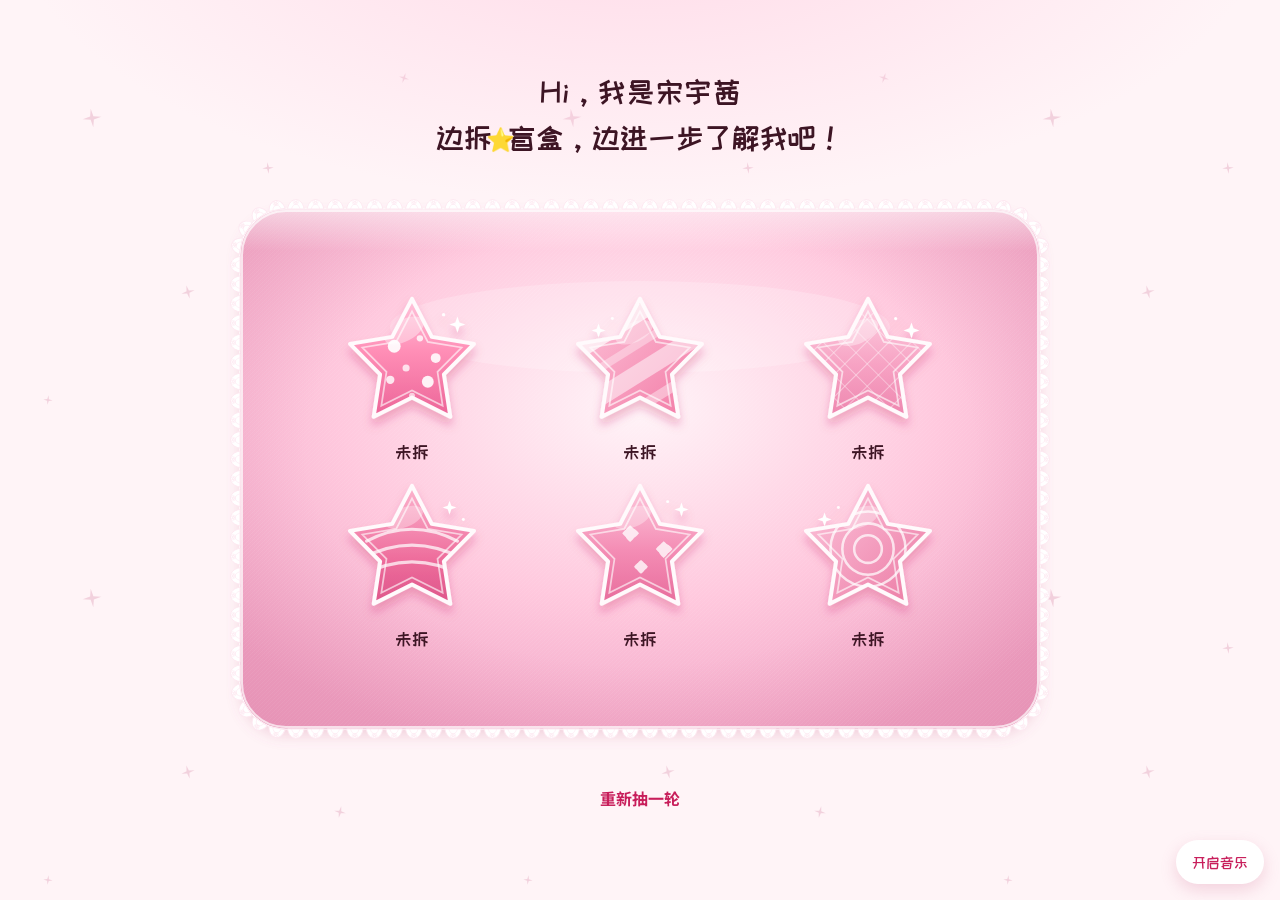
==== commit 48cf9b71: "Add files via upload" ====
--- a/index.html
+++ b/index.html
@@ -5,14 +5,14 @@
   <meta name="viewport" content="width=device-width, initial-scale=1">
   <title>Hi，我是宋宇茜</title>
   <link rel="stylesheet" href="https://fonts.googleapis.com/css2?family=Noto+Sans+SC:wght@400;500;700&family=ZCOOL+KuaiLe&display=swap">
-  <link rel="stylesheet" href="assets/site.css?v=37">
+  <link rel="stylesheet" href="assets/site.css?v=41">
 </head>
 <body>
   <main class="stage">
     <h1 class="home-name">Hi，我是宋宇茜</h1>
     <p class="lead">边拆<span class="star-mark">⭐</span>盲盒，边进一步了解我吧！</p>
     <div class="cushion">
-      <svg class="lace" viewBox="0 0 864 576" aria-hidden="true">
+      <svg class="lace" viewBox="0 0 864 584" aria-hidden="true">
         <defs>
           <radialGradient id="pad" cx="50%" cy="38%" r="68%">
             <stop offset="0" stop-color="#fff4f8"/>
@@ -33,7 +33,7 @@
             <path d="M3 5 L5 3" stroke="#fff" stroke-width="0.4" opacity="0.28"/>
           </pattern>
           <clipPath id="pad-clip">
-            <rect x="32" y="32" width="800" height="512" rx="46" ry="46"/>
+            <rect x="32" y="32" width="800" height="520" rx="46" ry="46"/>
           </clipPath>
           <filter id="lift" x="-12%" y="-12%" width="124%" height="132%">
             <feDropShadow dx="0" dy="7" stdDeviation="7" flood-color="#c45b84" flood-opacity="0.22"/>
@@ -41,15 +41,15 @@
         </defs>
         <g filter="url(#lift)">
           <g clip-path="url(#pad-clip)">
-            <rect x="32" y="32" width="800" height="512" fill="url(#pad)"/>
-            <rect x="32" y="32" width="800" height="512" fill="url(#weave)" opacity="0.55"/>
-            <rect x="32" y="32" width="800" height="512" fill="url(#rim)"/>
+            <rect x="32" y="32" width="800" height="520" fill="url(#pad)"/>
+            <rect x="32" y="32" width="800" height="520" fill="url(#weave)" opacity="0.55"/>
+            <rect x="32" y="32" width="800" height="520" fill="url(#rim)"/>
             <rect x="32" y="32" width="800" height="150" fill="url(#sheen)"/>
             <ellipse cx="432" cy="150" rx="250" ry="46" fill="#fff" opacity="0.2"/>
           </g>
-          <rect x="34" y="34" width="796" height="508" rx="44" ry="44" fill="none" stroke="#fff" stroke-width="2" opacity="0.7"/>
+          <rect x="34" y="34" width="796" height="516" rx="44" ry="44" fill="none" stroke="#fff" stroke-width="2" opacity="0.7"/>
         </g>
-        <rect x="32" y="32" width="800" height="512" rx="46" ry="46" fill="none" stroke="#fff" stroke-width="1.2"/>
+        <rect x="32" y="32" width="800" height="520" rx="46" ry="46" fill="none" stroke="#fff" stroke-width="1.2"/>
         <g>
           <g transform="translate(87.83 32.00) rotate(0.00)">
             <path d="M-8.24 0 C-6.41 -12.51 6.41 -12.51 8.24 0 Z" fill="#ffffff" stroke="#fde8f1" stroke-width="0.95"/>
@@ -451,857 +451,877 @@
             <circle cx="-1.07" cy="-5.42" r="1.07" fill="none" stroke="#fde8f1" stroke-width="0.5"/>
             <circle cx="-1.76" cy="-7.17" r="1.07" fill="none" stroke="#fde8f1" stroke-width="0.5"/>
           </g>
-<g transform="translate(832.00 88.00) rotate(90.00)">
-            <path d="M-8.24 0 C-6.41 -12.51 6.41 -12.51 8.24 0 Z" fill="#ffffff" stroke="#fde8f1" stroke-width="0.95"/>
-            <path d="M-4.27 0 C-2.75 -6.41 2.75 -6.41 4.27 0" fill="none" stroke="#fde8f1" stroke-width="0.6"/>
-            <circle cy="-6.33" r="1.29" fill="#ffffff" stroke="#fde8f1" stroke-width="0.5"/>
-            <circle cx="0" cy="-8.47" r="1.07" fill="none" stroke="#fde8f1" stroke-width="0.5"/>
-            <circle cx="1.76" cy="-7.17" r="1.07" fill="none" stroke="#fde8f1" stroke-width="0.5"/>
-            <circle cx="1.07" cy="-5.42" r="1.07" fill="none" stroke="#fde8f1" stroke-width="0.5"/>
-            <circle cx="-1.07" cy="-5.42" r="1.07" fill="none" stroke="#fde8f1" stroke-width="0.5"/>
-            <circle cx="-1.76" cy="-7.17" r="1.07" fill="none" stroke="#fde8f1" stroke-width="0.5"/>
-          </g>
-<g transform="translate(832.00 108.00) rotate(90.00)">
-            <path d="M-8.24 0 C-6.41 -12.51 6.41 -12.51 8.24 0 Z" fill="#ffffff" stroke="#fde8f1" stroke-width="0.95"/>
-            <path d="M-4.27 0 C-2.75 -6.41 2.75 -6.41 4.27 0" fill="none" stroke="#fde8f1" stroke-width="0.6"/>
-            <circle cy="-6.33" r="1.29" fill="#ffffff" stroke="#fde8f1" stroke-width="0.5"/>
-            <circle cx="0" cy="-8.47" r="1.07" fill="none" stroke="#fde8f1" stroke-width="0.5"/>
-            <circle cx="1.76" cy="-7.17" r="1.07" fill="none" stroke="#fde8f1" stroke-width="0.5"/>
-            <circle cx="1.07" cy="-5.42" r="1.07" fill="none" stroke="#fde8f1" stroke-width="0.5"/>
-            <circle cx="-1.07" cy="-5.42" r="1.07" fill="none" stroke="#fde8f1" stroke-width="0.5"/>
-            <circle cx="-1.76" cy="-7.17" r="1.07" fill="none" stroke="#fde8f1" stroke-width="0.5"/>
-          </g>
-<g transform="translate(832.00 128.00) rotate(90.00)">
-            <path d="M-8.24 0 C-6.41 -12.51 6.41 -12.51 8.24 0 Z" fill="#ffffff" stroke="#fde8f1" stroke-width="0.95"/>
-            <path d="M-4.27 0 C-2.75 -6.41 2.75 -6.41 4.27 0" fill="none" stroke="#fde8f1" stroke-width="0.6"/>
-            <circle cy="-6.33" r="1.29" fill="#ffffff" stroke="#fde8f1" stroke-width="0.5"/>
-            <circle cx="0" cy="-8.47" r="1.07" fill="none" stroke="#fde8f1" stroke-width="0.5"/>
-            <circle cx="1.76" cy="-7.17" r="1.07" fill="none" stroke="#fde8f1" stroke-width="0.5"/>
-            <circle cx="1.07" cy="-5.42" r="1.07" fill="none" stroke="#fde8f1" stroke-width="0.5"/>
-            <circle cx="-1.07" cy="-5.42" r="1.07" fill="none" stroke="#fde8f1" stroke-width="0.5"/>
-            <circle cx="-1.76" cy="-7.17" r="1.07" fill="none" stroke="#fde8f1" stroke-width="0.5"/>
-          </g>
-<g transform="translate(832.00 148.00) rotate(90.00)">
-            <path d="M-8.24 0 C-6.41 -12.51 6.41 -12.51 8.24 0 Z" fill="#ffffff" stroke="#fde8f1" stroke-width="0.95"/>
-            <path d="M-4.27 0 C-2.75 -6.41 2.75 -6.41 4.27 0" fill="none" stroke="#fde8f1" stroke-width="0.6"/>
-            <circle cy="-6.33" r="1.29" fill="#ffffff" stroke="#fde8f1" stroke-width="0.5"/>
-            <circle cx="0" cy="-8.47" r="1.07" fill="none" stroke="#fde8f1" stroke-width="0.5"/>
-            <circle cx="1.76" cy="-7.17" r="1.07" fill="none" stroke="#fde8f1" stroke-width="0.5"/>
-            <circle cx="1.07" cy="-5.42" r="1.07" fill="none" stroke="#fde8f1" stroke-width="0.5"/>
-            <circle cx="-1.07" cy="-5.42" r="1.07" fill="none" stroke="#fde8f1" stroke-width="0.5"/>
-            <circle cx="-1.76" cy="-7.17" r="1.07" fill="none" stroke="#fde8f1" stroke-width="0.5"/>
-          </g>
-<g transform="translate(832.00 168.00) rotate(90.00)">
-            <path d="M-8.24 0 C-6.41 -12.51 6.41 -12.51 8.24 0 Z" fill="#ffffff" stroke="#fde8f1" stroke-width="0.95"/>
-            <path d="M-4.27 0 C-2.75 -6.41 2.75 -6.41 4.27 0" fill="none" stroke="#fde8f1" stroke-width="0.6"/>
-            <circle cy="-6.33" r="1.29" fill="#ffffff" stroke="#fde8f1" stroke-width="0.5"/>
-            <circle cx="0" cy="-8.47" r="1.07" fill="none" stroke="#fde8f1" stroke-width="0.5"/>
-            <circle cx="1.76" cy="-7.17" r="1.07" fill="none" stroke="#fde8f1" stroke-width="0.5"/>
-            <circle cx="1.07" cy="-5.42" r="1.07" fill="none" stroke="#fde8f1" stroke-width="0.5"/>
-            <circle cx="-1.07" cy="-5.42" r="1.07" fill="none" stroke="#fde8f1" stroke-width="0.5"/>
-            <circle cx="-1.76" cy="-7.17" r="1.07" fill="none" stroke="#fde8f1" stroke-width="0.5"/>
-          </g>
-<g transform="translate(832.00 188.00) rotate(90.00)">
-            <path d="M-8.24 0 C-6.41 -12.51 6.41 -12.51 8.24 0 Z" fill="#ffffff" stroke="#fde8f1" stroke-width="0.95"/>
-            <path d="M-4.27 0 C-2.75 -6.41 2.75 -6.41 4.27 0" fill="none" stroke="#fde8f1" stroke-width="0.6"/>
-            <circle cy="-6.33" r="1.29" fill="#ffffff" stroke="#fde8f1" stroke-width="0.5"/>
-            <circle cx="0" cy="-8.47" r="1.07" fill="none" stroke="#fde8f1" stroke-width="0.5"/>
-            <circle cx="1.76" cy="-7.17" r="1.07" fill="none" stroke="#fde8f1" stroke-width="0.5"/>
-            <circle cx="1.07" cy="-5.42" r="1.07" fill="none" stroke="#fde8f1" stroke-width="0.5"/>
-            <circle cx="-1.07" cy="-5.42" r="1.07" fill="none" stroke="#fde8f1" stroke-width="0.5"/>
-            <circle cx="-1.76" cy="-7.17" r="1.07" fill="none" stroke="#fde8f1" stroke-width="0.5"/>
-          </g>
-<g transform="translate(832.00 208.00) rotate(90.00)">
-            <path d="M-8.24 0 C-6.41 -12.51 6.41 -12.51 8.24 0 Z" fill="#ffffff" stroke="#fde8f1" stroke-width="0.95"/>
-            <path d="M-4.27 0 C-2.75 -6.41 2.75 -6.41 4.27 0" fill="none" stroke="#fde8f1" stroke-width="0.6"/>
-            <circle cy="-6.33" r="1.29" fill="#ffffff" stroke="#fde8f1" stroke-width="0.5"/>
-            <circle cx="0" cy="-8.47" r="1.07" fill="none" stroke="#fde8f1" stroke-width="0.5"/>
-            <circle cx="1.76" cy="-7.17" r="1.07" fill="none" stroke="#fde8f1" stroke-width="0.5"/>
-            <circle cx="1.07" cy="-5.42" r="1.07" fill="none" stroke="#fde8f1" stroke-width="0.5"/>
-            <circle cx="-1.07" cy="-5.42" r="1.07" fill="none" stroke="#fde8f1" stroke-width="0.5"/>
-            <circle cx="-1.76" cy="-7.17" r="1.07" fill="none" stroke="#fde8f1" stroke-width="0.5"/>
-          </g>
-<g transform="translate(832.00 228.00) rotate(90.00)">
-            <path d="M-8.24 0 C-6.41 -12.51 6.41 -12.51 8.24 0 Z" fill="#ffffff" stroke="#fde8f1" stroke-width="0.95"/>
-            <path d="M-4.27 0 C-2.75 -6.41 2.75 -6.41 4.27 0" fill="none" stroke="#fde8f1" stroke-width="0.6"/>
-            <circle cy="-6.33" r="1.29" fill="#ffffff" stroke="#fde8f1" stroke-width="0.5"/>
-            <circle cx="0" cy="-8.47" r="1.07" fill="none" stroke="#fde8f1" stroke-width="0.5"/>
-            <circle cx="1.76" cy="-7.17" r="1.07" fill="none" stroke="#fde8f1" stroke-width="0.5"/>
-            <circle cx="1.07" cy="-5.42" r="1.07" fill="none" stroke="#fde8f1" stroke-width="0.5"/>
-            <circle cx="-1.07" cy="-5.42" r="1.07" fill="none" stroke="#fde8f1" stroke-width="0.5"/>
-            <circle cx="-1.76" cy="-7.17" r="1.07" fill="none" stroke="#fde8f1" stroke-width="0.5"/>
-          </g>
-<g transform="translate(832.00 248.00) rotate(90.00)">
-            <path d="M-8.24 0 C-6.41 -12.51 6.41 -12.51 8.24 0 Z" fill="#ffffff" stroke="#fde8f1" stroke-width="0.95"/>
-            <path d="M-4.27 0 C-2.75 -6.41 2.75 -6.41 4.27 0" fill="none" stroke="#fde8f1" stroke-width="0.6"/>
-            <circle cy="-6.33" r="1.29" fill="#ffffff" stroke="#fde8f1" stroke-width="0.5"/>
-            <circle cx="0" cy="-8.47" r="1.07" fill="none" stroke="#fde8f1" stroke-width="0.5"/>
-            <circle cx="1.76" cy="-7.17" r="1.07" fill="none" stroke="#fde8f1" stroke-width="0.5"/>
-            <circle cx="1.07" cy="-5.42" r="1.07" fill="none" stroke="#fde8f1" stroke-width="0.5"/>
-            <circle cx="-1.07" cy="-5.42" r="1.07" fill="none" stroke="#fde8f1" stroke-width="0.5"/>
-            <circle cx="-1.76" cy="-7.17" r="1.07" fill="none" stroke="#fde8f1" stroke-width="0.5"/>
-          </g>
-<g transform="translate(832.00 268.00) rotate(90.00)">
-            <path d="M-8.24 0 C-6.41 -12.51 6.41 -12.51 8.24 0 Z" fill="#ffffff" stroke="#fde8f1" stroke-width="0.95"/>
-            <path d="M-4.27 0 C-2.75 -6.41 2.75 -6.41 4.27 0" fill="none" stroke="#fde8f1" stroke-width="0.6"/>
-            <circle cy="-6.33" r="1.29" fill="#ffffff" stroke="#fde8f1" stroke-width="0.5"/>
-            <circle cx="0" cy="-8.47" r="1.07" fill="none" stroke="#fde8f1" stroke-width="0.5"/>
-            <circle cx="1.76" cy="-7.17" r="1.07" fill="none" stroke="#fde8f1" stroke-width="0.5"/>
-            <circle cx="1.07" cy="-5.42" r="1.07" fill="none" stroke="#fde8f1" stroke-width="0.5"/>
-            <circle cx="-1.07" cy="-5.42" r="1.07" fill="none" stroke="#fde8f1" stroke-width="0.5"/>
-            <circle cx="-1.76" cy="-7.17" r="1.07" fill="none" stroke="#fde8f1" stroke-width="0.5"/>
-          </g>
-<g transform="translate(832.00 288.00) rotate(90.00)">
-            <path d="M-8.24 0 C-6.41 -12.51 6.41 -12.51 8.24 0 Z" fill="#ffffff" stroke="#fde8f1" stroke-width="0.95"/>
-            <path d="M-4.27 0 C-2.75 -6.41 2.75 -6.41 4.27 0" fill="none" stroke="#fde8f1" stroke-width="0.6"/>
-            <circle cy="-6.33" r="1.29" fill="#ffffff" stroke="#fde8f1" stroke-width="0.5"/>
-            <circle cx="0" cy="-8.47" r="1.07" fill="none" stroke="#fde8f1" stroke-width="0.5"/>
-            <circle cx="1.76" cy="-7.17" r="1.07" fill="none" stroke="#fde8f1" stroke-width="0.5"/>
-            <circle cx="1.07" cy="-5.42" r="1.07" fill="none" stroke="#fde8f1" stroke-width="0.5"/>
-            <circle cx="-1.07" cy="-5.42" r="1.07" fill="none" stroke="#fde8f1" stroke-width="0.5"/>
-            <circle cx="-1.76" cy="-7.17" r="1.07" fill="none" stroke="#fde8f1" stroke-width="0.5"/>
-          </g>
-<g transform="translate(832.00 308.00) rotate(90.00)">
-            <path d="M-8.24 0 C-6.41 -12.51 6.41 -12.51 8.24 0 Z" fill="#ffffff" stroke="#fde8f1" stroke-width="0.95"/>
-            <path d="M-4.27 0 C-2.75 -6.41 2.75 -6.41 4.27 0" fill="none" stroke="#fde8f1" stroke-width="0.6"/>
-            <circle cy="-6.33" r="1.29" fill="#ffffff" stroke="#fde8f1" stroke-width="0.5"/>
-            <circle cx="0" cy="-8.47" r="1.07" fill="none" stroke="#fde8f1" stroke-width="0.5"/>
-            <circle cx="1.76" cy="-7.17" r="1.07" fill="none" stroke="#fde8f1" stroke-width="0.5"/>
-            <circle cx="1.07" cy="-5.42" r="1.07" fill="none" stroke="#fde8f1" stroke-width="0.5"/>
-            <circle cx="-1.07" cy="-5.42" r="1.07" fill="none" stroke="#fde8f1" stroke-width="0.5"/>
-            <circle cx="-1.76" cy="-7.17" r="1.07" fill="none" stroke="#fde8f1" stroke-width="0.5"/>
-          </g>
-<g transform="translate(832.00 328.00) rotate(90.00)">
-            <path d="M-8.24 0 C-6.41 -12.51 6.41 -12.51 8.24 0 Z" fill="#ffffff" stroke="#fde8f1" stroke-width="0.95"/>
-            <path d="M-4.27 0 C-2.75 -6.41 2.75 -6.41 4.27 0" fill="none" stroke="#fde8f1" stroke-width="0.6"/>
-            <circle cy="-6.33" r="1.29" fill="#ffffff" stroke="#fde8f1" stroke-width="0.5"/>
-            <circle cx="0" cy="-8.47" r="1.07" fill="none" stroke="#fde8f1" stroke-width="0.5"/>
-            <circle cx="1.76" cy="-7.17" r="1.07" fill="none" stroke="#fde8f1" stroke-width="0.5"/>
-            <circle cx="1.07" cy="-5.42" r="1.07" fill="none" stroke="#fde8f1" stroke-width="0.5"/>
-            <circle cx="-1.07" cy="-5.42" r="1.07" fill="none" stroke="#fde8f1" stroke-width="0.5"/>
-            <circle cx="-1.76" cy="-7.17" r="1.07" fill="none" stroke="#fde8f1" stroke-width="0.5"/>
-          </g>
-<g transform="translate(832.00 348.00) rotate(90.00)">
-            <path d="M-8.24 0 C-6.41 -12.51 6.41 -12.51 8.24 0 Z" fill="#ffffff" stroke="#fde8f1" stroke-width="0.95"/>
-            <path d="M-4.27 0 C-2.75 -6.41 2.75 -6.41 4.27 0" fill="none" stroke="#fde8f1" stroke-width="0.6"/>
-            <circle cy="-6.33" r="1.29" fill="#ffffff" stroke="#fde8f1" stroke-width="0.5"/>
-            <circle cx="0" cy="-8.47" r="1.07" fill="none" stroke="#fde8f1" stroke-width="0.5"/>
-            <circle cx="1.76" cy="-7.17" r="1.07" fill="none" stroke="#fde8f1" stroke-width="0.5"/>
-            <circle cx="1.07" cy="-5.42" r="1.07" fill="none" stroke="#fde8f1" stroke-width="0.5"/>
-            <circle cx="-1.07" cy="-5.42" r="1.07" fill="none" stroke="#fde8f1" stroke-width="0.5"/>
-            <circle cx="-1.76" cy="-7.17" r="1.07" fill="none" stroke="#fde8f1" stroke-width="0.5"/>
-          </g>
-<g transform="translate(832.00 368.00) rotate(90.00)">
-            <path d="M-8.24 0 C-6.41 -12.51 6.41 -12.51 8.24 0 Z" fill="#ffffff" stroke="#fde8f1" stroke-width="0.95"/>
-            <path d="M-4.27 0 C-2.75 -6.41 2.75 -6.41 4.27 0" fill="none" stroke="#fde8f1" stroke-width="0.6"/>
-            <circle cy="-6.33" r="1.29" fill="#ffffff" stroke="#fde8f1" stroke-width="0.5"/>
-            <circle cx="0" cy="-8.47" r="1.07" fill="none" stroke="#fde8f1" stroke-width="0.5"/>
-            <circle cx="1.76" cy="-7.17" r="1.07" fill="none" stroke="#fde8f1" stroke-width="0.5"/>
-            <circle cx="1.07" cy="-5.42" r="1.07" fill="none" stroke="#fde8f1" stroke-width="0.5"/>
-            <circle cx="-1.07" cy="-5.42" r="1.07" fill="none" stroke="#fde8f1" stroke-width="0.5"/>
-            <circle cx="-1.76" cy="-7.17" r="1.07" fill="none" stroke="#fde8f1" stroke-width="0.5"/>
-          </g>
-<g transform="translate(832.00 388.00) rotate(90.00)">
-            <path d="M-8.24 0 C-6.41 -12.51 6.41 -12.51 8.24 0 Z" fill="#ffffff" stroke="#fde8f1" stroke-width="0.95"/>
-            <path d="M-4.27 0 C-2.75 -6.41 2.75 -6.41 4.27 0" fill="none" stroke="#fde8f1" stroke-width="0.6"/>
-            <circle cy="-6.33" r="1.29" fill="#ffffff" stroke="#fde8f1" stroke-width="0.5"/>
-            <circle cx="0" cy="-8.47" r="1.07" fill="none" stroke="#fde8f1" stroke-width="0.5"/>
-            <circle cx="1.76" cy="-7.17" r="1.07" fill="none" stroke="#fde8f1" stroke-width="0.5"/>
-            <circle cx="1.07" cy="-5.42" r="1.07" fill="none" stroke="#fde8f1" stroke-width="0.5"/>
-            <circle cx="-1.07" cy="-5.42" r="1.07" fill="none" stroke="#fde8f1" stroke-width="0.5"/>
-            <circle cx="-1.76" cy="-7.17" r="1.07" fill="none" stroke="#fde8f1" stroke-width="0.5"/>
-          </g>
-<g transform="translate(832.00 408.00) rotate(90.00)">
-            <path d="M-8.24 0 C-6.41 -12.51 6.41 -12.51 8.24 0 Z" fill="#ffffff" stroke="#fde8f1" stroke-width="0.95"/>
-            <path d="M-4.27 0 C-2.75 -6.41 2.75 -6.41 4.27 0" fill="none" stroke="#fde8f1" stroke-width="0.6"/>
-            <circle cy="-6.33" r="1.29" fill="#ffffff" stroke="#fde8f1" stroke-width="0.5"/>
-            <circle cx="0" cy="-8.47" r="1.07" fill="none" stroke="#fde8f1" stroke-width="0.5"/>
-            <circle cx="1.76" cy="-7.17" r="1.07" fill="none" stroke="#fde8f1" stroke-width="0.5"/>
-            <circle cx="1.07" cy="-5.42" r="1.07" fill="none" stroke="#fde8f1" stroke-width="0.5"/>
-            <circle cx="-1.07" cy="-5.42" r="1.07" fill="none" stroke="#fde8f1" stroke-width="0.5"/>
-            <circle cx="-1.76" cy="-7.17" r="1.07" fill="none" stroke="#fde8f1" stroke-width="0.5"/>
-          </g>
-<g transform="translate(832.00 428.00) rotate(90.00)">
-            <path d="M-8.24 0 C-6.41 -12.51 6.41 -12.51 8.24 0 Z" fill="#ffffff" stroke="#fde8f1" stroke-width="0.95"/>
-            <path d="M-4.27 0 C-2.75 -6.41 2.75 -6.41 4.27 0" fill="none" stroke="#fde8f1" stroke-width="0.6"/>
-            <circle cy="-6.33" r="1.29" fill="#ffffff" stroke="#fde8f1" stroke-width="0.5"/>
-            <circle cx="0" cy="-8.47" r="1.07" fill="none" stroke="#fde8f1" stroke-width="0.5"/>
-            <circle cx="1.76" cy="-7.17" r="1.07" fill="none" stroke="#fde8f1" stroke-width="0.5"/>
-            <circle cx="1.07" cy="-5.42" r="1.07" fill="none" stroke="#fde8f1" stroke-width="0.5"/>
-            <circle cx="-1.07" cy="-5.42" r="1.07" fill="none" stroke="#fde8f1" stroke-width="0.5"/>
-            <circle cx="-1.76" cy="-7.17" r="1.07" fill="none" stroke="#fde8f1" stroke-width="0.5"/>
-          </g>
-<g transform="translate(832.00 448.00) rotate(90.00)">
-            <path d="M-8.24 0 C-6.41 -12.51 6.41 -12.51 8.24 0 Z" fill="#ffffff" stroke="#fde8f1" stroke-width="0.95"/>
-            <path d="M-4.27 0 C-2.75 -6.41 2.75 -6.41 4.27 0" fill="none" stroke="#fde8f1" stroke-width="0.6"/>
-            <circle cy="-6.33" r="1.29" fill="#ffffff" stroke="#fde8f1" stroke-width="0.5"/>
-            <circle cx="0" cy="-8.47" r="1.07" fill="none" stroke="#fde8f1" stroke-width="0.5"/>
-            <circle cx="1.76" cy="-7.17" r="1.07" fill="none" stroke="#fde8f1" stroke-width="0.5"/>
-            <circle cx="1.07" cy="-5.42" r="1.07" fill="none" stroke="#fde8f1" stroke-width="0.5"/>
-            <circle cx="-1.07" cy="-5.42" r="1.07" fill="none" stroke="#fde8f1" stroke-width="0.5"/>
-            <circle cx="-1.76" cy="-7.17" r="1.07" fill="none" stroke="#fde8f1" stroke-width="0.5"/>
-          </g>
-<g transform="translate(832.00 468.00) rotate(90.00)">
-            <path d="M-8.24 0 C-6.41 -12.51 6.41 -12.51 8.24 0 Z" fill="#ffffff" stroke="#fde8f1" stroke-width="0.95"/>
-            <path d="M-4.27 0 C-2.75 -6.41 2.75 -6.41 4.27 0" fill="none" stroke="#fde8f1" stroke-width="0.6"/>
-            <circle cy="-6.33" r="1.29" fill="#ffffff" stroke="#fde8f1" stroke-width="0.5"/>
-            <circle cx="0" cy="-8.47" r="1.07" fill="none" stroke="#fde8f1" stroke-width="0.5"/>
-            <circle cx="1.76" cy="-7.17" r="1.07" fill="none" stroke="#fde8f1" stroke-width="0.5"/>
-            <circle cx="1.07" cy="-5.42" r="1.07" fill="none" stroke="#fde8f1" stroke-width="0.5"/>
-            <circle cx="-1.07" cy="-5.42" r="1.07" fill="none" stroke="#fde8f1" stroke-width="0.5"/>
-            <circle cx="-1.76" cy="-7.17" r="1.07" fill="none" stroke="#fde8f1" stroke-width="0.5"/>
-          </g>
-<g transform="translate(832.00 488.00) rotate(90.00)">
-            <path d="M-8.24 0 C-6.41 -12.51 6.41 -12.51 8.24 0 Z" fill="#ffffff" stroke="#fde8f1" stroke-width="0.95"/>
-            <path d="M-4.27 0 C-2.75 -6.41 2.75 -6.41 4.27 0" fill="none" stroke="#fde8f1" stroke-width="0.6"/>
-            <circle cy="-6.33" r="1.29" fill="#ffffff" stroke="#fde8f1" stroke-width="0.5"/>
-            <circle cx="0" cy="-8.47" r="1.07" fill="none" stroke="#fde8f1" stroke-width="0.5"/>
-            <circle cx="1.76" cy="-7.17" r="1.07" fill="none" stroke="#fde8f1" stroke-width="0.5"/>
-            <circle cx="1.07" cy="-5.42" r="1.07" fill="none" stroke="#fde8f1" stroke-width="0.5"/>
-            <circle cx="-1.07" cy="-5.42" r="1.07" fill="none" stroke="#fde8f1" stroke-width="0.5"/>
-            <circle cx="-1.76" cy="-7.17" r="1.07" fill="none" stroke="#fde8f1" stroke-width="0.5"/>
-          </g>
-<g transform="translate(831.12 506.97) rotate(101.25)">
-            <path d="M-8.24 0 C-6.41 -12.51 6.41 -12.51 8.24 0 Z" fill="#ffffff" stroke="#fde8f1" stroke-width="0.95"/>
-            <path d="M-4.27 0 C-2.75 -6.41 2.75 -6.41 4.27 0" fill="none" stroke="#fde8f1" stroke-width="0.6"/>
-            <circle cy="-6.33" r="1.29" fill="#ffffff" stroke="#fde8f1" stroke-width="0.5"/>
-            <circle cx="0" cy="-8.47" r="1.07" fill="none" stroke="#fde8f1" stroke-width="0.5"/>
-            <circle cx="1.76" cy="-7.17" r="1.07" fill="none" stroke="#fde8f1" stroke-width="0.5"/>
-            <circle cx="1.07" cy="-5.42" r="1.07" fill="none" stroke="#fde8f1" stroke-width="0.5"/>
-            <circle cx="-1.07" cy="-5.42" r="1.07" fill="none" stroke="#fde8f1" stroke-width="0.5"/>
-            <circle cx="-1.76" cy="-7.17" r="1.07" fill="none" stroke="#fde8f1" stroke-width="0.5"/>
-          </g>
-<g transform="translate(824.25 523.56) rotate(123.75)">
-            <path d="M-8.24 0 C-6.41 -12.51 6.41 -12.51 8.24 0 Z" fill="#ffffff" stroke="#fde8f1" stroke-width="0.95"/>
-            <path d="M-4.27 0 C-2.75 -6.41 2.75 -6.41 4.27 0" fill="none" stroke="#fde8f1" stroke-width="0.6"/>
-            <circle cy="-6.33" r="1.29" fill="#ffffff" stroke="#fde8f1" stroke-width="0.5"/>
-            <circle cx="0" cy="-8.47" r="1.07" fill="none" stroke="#fde8f1" stroke-width="0.5"/>
-            <circle cx="1.76" cy="-7.17" r="1.07" fill="none" stroke="#fde8f1" stroke-width="0.5"/>
-            <circle cx="1.07" cy="-5.42" r="1.07" fill="none" stroke="#fde8f1" stroke-width="0.5"/>
-            <circle cx="-1.07" cy="-5.42" r="1.07" fill="none" stroke="#fde8f1" stroke-width="0.5"/>
-            <circle cx="-1.76" cy="-7.17" r="1.07" fill="none" stroke="#fde8f1" stroke-width="0.5"/>
-          </g>
-<g transform="translate(811.56 536.25) rotate(146.25)">
-            <path d="M-8.24 0 C-6.41 -12.51 6.41 -12.51 8.24 0 Z" fill="#ffffff" stroke="#fde8f1" stroke-width="0.95"/>
-            <path d="M-4.27 0 C-2.75 -6.41 2.75 -6.41 4.27 0" fill="none" stroke="#fde8f1" stroke-width="0.6"/>
-            <circle cy="-6.33" r="1.29" fill="#ffffff" stroke="#fde8f1" stroke-width="0.5"/>
-            <circle cx="0" cy="-8.47" r="1.07" fill="none" stroke="#fde8f1" stroke-width="0.5"/>
-            <circle cx="1.76" cy="-7.17" r="1.07" fill="none" stroke="#fde8f1" stroke-width="0.5"/>
-            <circle cx="1.07" cy="-5.42" r="1.07" fill="none" stroke="#fde8f1" stroke-width="0.5"/>
-            <circle cx="-1.07" cy="-5.42" r="1.07" fill="none" stroke="#fde8f1" stroke-width="0.5"/>
-            <circle cx="-1.76" cy="-7.17" r="1.07" fill="none" stroke="#fde8f1" stroke-width="0.5"/>
-          </g>
-<g transform="translate(794.97 543.12) rotate(168.75)">
-            <path d="M-8.24 0 C-6.41 -12.51 6.41 -12.51 8.24 0 Z" fill="#ffffff" stroke="#fde8f1" stroke-width="0.95"/>
-            <path d="M-4.27 0 C-2.75 -6.41 2.75 -6.41 4.27 0" fill="none" stroke="#fde8f1" stroke-width="0.6"/>
-            <circle cy="-6.33" r="1.29" fill="#ffffff" stroke="#fde8f1" stroke-width="0.5"/>
-            <circle cx="0" cy="-8.47" r="1.07" fill="none" stroke="#fde8f1" stroke-width="0.5"/>
-            <circle cx="1.76" cy="-7.17" r="1.07" fill="none" stroke="#fde8f1" stroke-width="0.5"/>
-            <circle cx="1.07" cy="-5.42" r="1.07" fill="none" stroke="#fde8f1" stroke-width="0.5"/>
-            <circle cx="-1.07" cy="-5.42" r="1.07" fill="none" stroke="#fde8f1" stroke-width="0.5"/>
-            <circle cx="-1.76" cy="-7.17" r="1.07" fill="none" stroke="#fde8f1" stroke-width="0.5"/>
-          </g>
-<g transform="translate(776.17 544.00) rotate(180.00)">
-            <path d="M-8.24 0 C-6.41 -12.51 6.41 -12.51 8.24 0 Z" fill="#ffffff" stroke="#fde8f1" stroke-width="0.95"/>
-            <path d="M-4.27 0 C-2.75 -6.41 2.75 -6.41 4.27 0" fill="none" stroke="#fde8f1" stroke-width="0.6"/>
-            <circle cy="-6.33" r="1.29" fill="#ffffff" stroke="#fde8f1" stroke-width="0.5"/>
-            <circle cx="0" cy="-8.47" r="1.07" fill="none" stroke="#fde8f1" stroke-width="0.5"/>
-            <circle cx="1.76" cy="-7.17" r="1.07" fill="none" stroke="#fde8f1" stroke-width="0.5"/>
-            <circle cx="1.07" cy="-5.42" r="1.07" fill="none" stroke="#fde8f1" stroke-width="0.5"/>
-            <circle cx="-1.07" cy="-5.42" r="1.07" fill="none" stroke="#fde8f1" stroke-width="0.5"/>
-            <circle cx="-1.76" cy="-7.17" r="1.07" fill="none" stroke="#fde8f1" stroke-width="0.5"/>
-          </g>
-<g transform="translate(756.50 544.00) rotate(180.00)">
-            <path d="M-8.24 0 C-6.41 -12.51 6.41 -12.51 8.24 0 Z" fill="#ffffff" stroke="#fde8f1" stroke-width="0.95"/>
-            <path d="M-4.27 0 C-2.75 -6.41 2.75 -6.41 4.27 0" fill="none" stroke="#fde8f1" stroke-width="0.6"/>
-            <circle cy="-6.33" r="1.29" fill="#ffffff" stroke="#fde8f1" stroke-width="0.5"/>
-            <circle cx="0" cy="-8.47" r="1.07" fill="none" stroke="#fde8f1" stroke-width="0.5"/>
-            <circle cx="1.76" cy="-7.17" r="1.07" fill="none" stroke="#fde8f1" stroke-width="0.5"/>
-            <circle cx="1.07" cy="-5.42" r="1.07" fill="none" stroke="#fde8f1" stroke-width="0.5"/>
-            <circle cx="-1.07" cy="-5.42" r="1.07" fill="none" stroke="#fde8f1" stroke-width="0.5"/>
-            <circle cx="-1.76" cy="-7.17" r="1.07" fill="none" stroke="#fde8f1" stroke-width="0.5"/>
-          </g>
-<g transform="translate(736.83 544.00) rotate(180.00)">
-            <path d="M-8.24 0 C-6.41 -12.51 6.41 -12.51 8.24 0 Z" fill="#ffffff" stroke="#fde8f1" stroke-width="0.95"/>
-            <path d="M-4.27 0 C-2.75 -6.41 2.75 -6.41 4.27 0" fill="none" stroke="#fde8f1" stroke-width="0.6"/>
-            <circle cy="-6.33" r="1.29" fill="#ffffff" stroke="#fde8f1" stroke-width="0.5"/>
-            <circle cx="0" cy="-8.47" r="1.07" fill="none" stroke="#fde8f1" stroke-width="0.5"/>
-            <circle cx="1.76" cy="-7.17" r="1.07" fill="none" stroke="#fde8f1" stroke-width="0.5"/>
-            <circle cx="1.07" cy="-5.42" r="1.07" fill="none" stroke="#fde8f1" stroke-width="0.5"/>
-            <circle cx="-1.07" cy="-5.42" r="1.07" fill="none" stroke="#fde8f1" stroke-width="0.5"/>
-            <circle cx="-1.76" cy="-7.17" r="1.07" fill="none" stroke="#fde8f1" stroke-width="0.5"/>
-          </g>
-<g transform="translate(717.17 544.00) rotate(180.00)">
-            <path d="M-8.24 0 C-6.41 -12.51 6.41 -12.51 8.24 0 Z" fill="#ffffff" stroke="#fde8f1" stroke-width="0.95"/>
-            <path d="M-4.27 0 C-2.75 -6.41 2.75 -6.41 4.27 0" fill="none" stroke="#fde8f1" stroke-width="0.6"/>
-            <circle cy="-6.33" r="1.29" fill="#ffffff" stroke="#fde8f1" stroke-width="0.5"/>
-            <circle cx="0" cy="-8.47" r="1.07" fill="none" stroke="#fde8f1" stroke-width="0.5"/>
-            <circle cx="1.76" cy="-7.17" r="1.07" fill="none" stroke="#fde8f1" stroke-width="0.5"/>
-            <circle cx="1.07" cy="-5.42" r="1.07" fill="none" stroke="#fde8f1" stroke-width="0.5"/>
-            <circle cx="-1.07" cy="-5.42" r="1.07" fill="none" stroke="#fde8f1" stroke-width="0.5"/>
-            <circle cx="-1.76" cy="-7.17" r="1.07" fill="none" stroke="#fde8f1" stroke-width="0.5"/>
-          </g>
-<g transform="translate(697.50 544.00) rotate(180.00)">
-            <path d="M-8.24 0 C-6.41 -12.51 6.41 -12.51 8.24 0 Z" fill="#ffffff" stroke="#fde8f1" stroke-width="0.95"/>
-            <path d="M-4.27 0 C-2.75 -6.41 2.75 -6.41 4.27 0" fill="none" stroke="#fde8f1" stroke-width="0.6"/>
-            <circle cy="-6.33" r="1.29" fill="#ffffff" stroke="#fde8f1" stroke-width="0.5"/>
-            <circle cx="0" cy="-8.47" r="1.07" fill="none" stroke="#fde8f1" stroke-width="0.5"/>
-            <circle cx="1.76" cy="-7.17" r="1.07" fill="none" stroke="#fde8f1" stroke-width="0.5"/>
-            <circle cx="1.07" cy="-5.42" r="1.07" fill="none" stroke="#fde8f1" stroke-width="0.5"/>
-            <circle cx="-1.07" cy="-5.42" r="1.07" fill="none" stroke="#fde8f1" stroke-width="0.5"/>
-            <circle cx="-1.76" cy="-7.17" r="1.07" fill="none" stroke="#fde8f1" stroke-width="0.5"/>
-          </g>
-<g transform="translate(677.83 544.00) rotate(180.00)">
-            <path d="M-8.24 0 C-6.41 -12.51 6.41 -12.51 8.24 0 Z" fill="#ffffff" stroke="#fde8f1" stroke-width="0.95"/>
-            <path d="M-4.27 0 C-2.75 -6.41 2.75 -6.41 4.27 0" fill="none" stroke="#fde8f1" stroke-width="0.6"/>
-            <circle cy="-6.33" r="1.29" fill="#ffffff" stroke="#fde8f1" stroke-width="0.5"/>
-            <circle cx="0" cy="-8.47" r="1.07" fill="none" stroke="#fde8f1" stroke-width="0.5"/>
-            <circle cx="1.76" cy="-7.17" r="1.07" fill="none" stroke="#fde8f1" stroke-width="0.5"/>
-            <circle cx="1.07" cy="-5.42" r="1.07" fill="none" stroke="#fde8f1" stroke-width="0.5"/>
-            <circle cx="-1.07" cy="-5.42" r="1.07" fill="none" stroke="#fde8f1" stroke-width="0.5"/>
-            <circle cx="-1.76" cy="-7.17" r="1.07" fill="none" stroke="#fde8f1" stroke-width="0.5"/>
-          </g>
-<g transform="translate(658.17 544.00) rotate(180.00)">
-            <path d="M-8.24 0 C-6.41 -12.51 6.41 -12.51 8.24 0 Z" fill="#ffffff" stroke="#fde8f1" stroke-width="0.95"/>
-            <path d="M-4.27 0 C-2.75 -6.41 2.75 -6.41 4.27 0" fill="none" stroke="#fde8f1" stroke-width="0.6"/>
-            <circle cy="-6.33" r="1.29" fill="#ffffff" stroke="#fde8f1" stroke-width="0.5"/>
-            <circle cx="0" cy="-8.47" r="1.07" fill="none" stroke="#fde8f1" stroke-width="0.5"/>
-            <circle cx="1.76" cy="-7.17" r="1.07" fill="none" stroke="#fde8f1" stroke-width="0.5"/>
-            <circle cx="1.07" cy="-5.42" r="1.07" fill="none" stroke="#fde8f1" stroke-width="0.5"/>
-            <circle cx="-1.07" cy="-5.42" r="1.07" fill="none" stroke="#fde8f1" stroke-width="0.5"/>
-            <circle cx="-1.76" cy="-7.17" r="1.07" fill="none" stroke="#fde8f1" stroke-width="0.5"/>
-          </g>
-<g transform="translate(638.50 544.00) rotate(180.00)">
-            <path d="M-8.24 0 C-6.41 -12.51 6.41 -12.51 8.24 0 Z" fill="#ffffff" stroke="#fde8f1" stroke-width="0.95"/>
-            <path d="M-4.27 0 C-2.75 -6.41 2.75 -6.41 4.27 0" fill="none" stroke="#fde8f1" stroke-width="0.6"/>
-            <circle cy="-6.33" r="1.29" fill="#ffffff" stroke="#fde8f1" stroke-width="0.5"/>
-            <circle cx="0" cy="-8.47" r="1.07" fill="none" stroke="#fde8f1" stroke-width="0.5"/>
-            <circle cx="1.76" cy="-7.17" r="1.07" fill="none" stroke="#fde8f1" stroke-width="0.5"/>
-            <circle cx="1.07" cy="-5.42" r="1.07" fill="none" stroke="#fde8f1" stroke-width="0.5"/>
-            <circle cx="-1.07" cy="-5.42" r="1.07" fill="none" stroke="#fde8f1" stroke-width="0.5"/>
-            <circle cx="-1.76" cy="-7.17" r="1.07" fill="none" stroke="#fde8f1" stroke-width="0.5"/>
-          </g>
-<g transform="translate(618.83 544.00) rotate(180.00)">
-            <path d="M-8.24 0 C-6.41 -12.51 6.41 -12.51 8.24 0 Z" fill="#ffffff" stroke="#fde8f1" stroke-width="0.95"/>
-            <path d="M-4.27 0 C-2.75 -6.41 2.75 -6.41 4.27 0" fill="none" stroke="#fde8f1" stroke-width="0.6"/>
-            <circle cy="-6.33" r="1.29" fill="#ffffff" stroke="#fde8f1" stroke-width="0.5"/>
-            <circle cx="0" cy="-8.47" r="1.07" fill="none" stroke="#fde8f1" stroke-width="0.5"/>
-            <circle cx="1.76" cy="-7.17" r="1.07" fill="none" stroke="#fde8f1" stroke-width="0.5"/>
-            <circle cx="1.07" cy="-5.42" r="1.07" fill="none" stroke="#fde8f1" stroke-width="0.5"/>
-            <circle cx="-1.07" cy="-5.42" r="1.07" fill="none" stroke="#fde8f1" stroke-width="0.5"/>
-            <circle cx="-1.76" cy="-7.17" r="1.07" fill="none" stroke="#fde8f1" stroke-width="0.5"/>
-          </g>
-<g transform="translate(599.17 544.00) rotate(180.00)">
-            <path d="M-8.24 0 C-6.41 -12.51 6.41 -12.51 8.24 0 Z" fill="#ffffff" stroke="#fde8f1" stroke-width="0.95"/>
-            <path d="M-4.27 0 C-2.75 -6.41 2.75 -6.41 4.27 0" fill="none" stroke="#fde8f1" stroke-width="0.6"/>
-            <circle cy="-6.33" r="1.29" fill="#ffffff" stroke="#fde8f1" stroke-width="0.5"/>
-            <circle cx="0" cy="-8.47" r="1.07" fill="none" stroke="#fde8f1" stroke-width="0.5"/>
-            <circle cx="1.76" cy="-7.17" r="1.07" fill="none" stroke="#fde8f1" stroke-width="0.5"/>
-            <circle cx="1.07" cy="-5.42" r="1.07" fill="none" stroke="#fde8f1" stroke-width="0.5"/>
-            <circle cx="-1.07" cy="-5.42" r="1.07" fill="none" stroke="#fde8f1" stroke-width="0.5"/>
-            <circle cx="-1.76" cy="-7.17" r="1.07" fill="none" stroke="#fde8f1" stroke-width="0.5"/>
-          </g>
-<g transform="translate(579.50 544.00) rotate(180.00)">
-            <path d="M-8.24 0 C-6.41 -12.51 6.41 -12.51 8.24 0 Z" fill="#ffffff" stroke="#fde8f1" stroke-width="0.95"/>
-            <path d="M-4.27 0 C-2.75 -6.41 2.75 -6.41 4.27 0" fill="none" stroke="#fde8f1" stroke-width="0.6"/>
-            <circle cy="-6.33" r="1.29" fill="#ffffff" stroke="#fde8f1" stroke-width="0.5"/>
-            <circle cx="0" cy="-8.47" r="1.07" fill="none" stroke="#fde8f1" stroke-width="0.5"/>
-            <circle cx="1.76" cy="-7.17" r="1.07" fill="none" stroke="#fde8f1" stroke-width="0.5"/>
-            <circle cx="1.07" cy="-5.42" r="1.07" fill="none" stroke="#fde8f1" stroke-width="0.5"/>
-            <circle cx="-1.07" cy="-5.42" r="1.07" fill="none" stroke="#fde8f1" stroke-width="0.5"/>
-            <circle cx="-1.76" cy="-7.17" r="1.07" fill="none" stroke="#fde8f1" stroke-width="0.5"/>
-          </g>
-<g transform="translate(559.83 544.00) rotate(180.00)">
-            <path d="M-8.24 0 C-6.41 -12.51 6.41 -12.51 8.24 0 Z" fill="#ffffff" stroke="#fde8f1" stroke-width="0.95"/>
-            <path d="M-4.27 0 C-2.75 -6.41 2.75 -6.41 4.27 0" fill="none" stroke="#fde8f1" stroke-width="0.6"/>
-            <circle cy="-6.33" r="1.29" fill="#ffffff" stroke="#fde8f1" stroke-width="0.5"/>
-            <circle cx="0" cy="-8.47" r="1.07" fill="none" stroke="#fde8f1" stroke-width="0.5"/>
-            <circle cx="1.76" cy="-7.17" r="1.07" fill="none" stroke="#fde8f1" stroke-width="0.5"/>
-            <circle cx="1.07" cy="-5.42" r="1.07" fill="none" stroke="#fde8f1" stroke-width="0.5"/>
-            <circle cx="-1.07" cy="-5.42" r="1.07" fill="none" stroke="#fde8f1" stroke-width="0.5"/>
-            <circle cx="-1.76" cy="-7.17" r="1.07" fill="none" stroke="#fde8f1" stroke-width="0.5"/>
-          </g>
-<g transform="translate(540.17 544.00) rotate(180.00)">
-            <path d="M-8.24 0 C-6.41 -12.51 6.41 -12.51 8.24 0 Z" fill="#ffffff" stroke="#fde8f1" stroke-width="0.95"/>
-            <path d="M-4.27 0 C-2.75 -6.41 2.75 -6.41 4.27 0" fill="none" stroke="#fde8f1" stroke-width="0.6"/>
-            <circle cy="-6.33" r="1.29" fill="#ffffff" stroke="#fde8f1" stroke-width="0.5"/>
-            <circle cx="0" cy="-8.47" r="1.07" fill="none" stroke="#fde8f1" stroke-width="0.5"/>
-            <circle cx="1.76" cy="-7.17" r="1.07" fill="none" stroke="#fde8f1" stroke-width="0.5"/>
-            <circle cx="1.07" cy="-5.42" r="1.07" fill="none" stroke="#fde8f1" stroke-width="0.5"/>
-            <circle cx="-1.07" cy="-5.42" r="1.07" fill="none" stroke="#fde8f1" stroke-width="0.5"/>
-            <circle cx="-1.76" cy="-7.17" r="1.07" fill="none" stroke="#fde8f1" stroke-width="0.5"/>
-          </g>
-<g transform="translate(520.50 544.00) rotate(180.00)">
-            <path d="M-8.24 0 C-6.41 -12.51 6.41 -12.51 8.24 0 Z" fill="#ffffff" stroke="#fde8f1" stroke-width="0.95"/>
-            <path d="M-4.27 0 C-2.75 -6.41 2.75 -6.41 4.27 0" fill="none" stroke="#fde8f1" stroke-width="0.6"/>
-            <circle cy="-6.33" r="1.29" fill="#ffffff" stroke="#fde8f1" stroke-width="0.5"/>
-            <circle cx="0" cy="-8.47" r="1.07" fill="none" stroke="#fde8f1" stroke-width="0.5"/>
-            <circle cx="1.76" cy="-7.17" r="1.07" fill="none" stroke="#fde8f1" stroke-width="0.5"/>
-            <circle cx="1.07" cy="-5.42" r="1.07" fill="none" stroke="#fde8f1" stroke-width="0.5"/>
-            <circle cx="-1.07" cy="-5.42" r="1.07" fill="none" stroke="#fde8f1" stroke-width="0.5"/>
-            <circle cx="-1.76" cy="-7.17" r="1.07" fill="none" stroke="#fde8f1" stroke-width="0.5"/>
-          </g>
-<g transform="translate(500.83 544.00) rotate(180.00)">
-            <path d="M-8.24 0 C-6.41 -12.51 6.41 -12.51 8.24 0 Z" fill="#ffffff" stroke="#fde8f1" stroke-width="0.95"/>
-            <path d="M-4.27 0 C-2.75 -6.41 2.75 -6.41 4.27 0" fill="none" stroke="#fde8f1" stroke-width="0.6"/>
-            <circle cy="-6.33" r="1.29" fill="#ffffff" stroke="#fde8f1" stroke-width="0.5"/>
-            <circle cx="0" cy="-8.47" r="1.07" fill="none" stroke="#fde8f1" stroke-width="0.5"/>
-            <circle cx="1.76" cy="-7.17" r="1.07" fill="none" stroke="#fde8f1" stroke-width="0.5"/>
-            <circle cx="1.07" cy="-5.42" r="1.07" fill="none" stroke="#fde8f1" stroke-width="0.5"/>
-            <circle cx="-1.07" cy="-5.42" r="1.07" fill="none" stroke="#fde8f1" stroke-width="0.5"/>
-            <circle cx="-1.76" cy="-7.17" r="1.07" fill="none" stroke="#fde8f1" stroke-width="0.5"/>
-          </g>
-<g transform="translate(481.17 544.00) rotate(180.00)">
-            <path d="M-8.24 0 C-6.41 -12.51 6.41 -12.51 8.24 0 Z" fill="#ffffff" stroke="#fde8f1" stroke-width="0.95"/>
-            <path d="M-4.27 0 C-2.75 -6.41 2.75 -6.41 4.27 0" fill="none" stroke="#fde8f1" stroke-width="0.6"/>
-            <circle cy="-6.33" r="1.29" fill="#ffffff" stroke="#fde8f1" stroke-width="0.5"/>
-            <circle cx="0" cy="-8.47" r="1.07" fill="none" stroke="#fde8f1" stroke-width="0.5"/>
-            <circle cx="1.76" cy="-7.17" r="1.07" fill="none" stroke="#fde8f1" stroke-width="0.5"/>
-            <circle cx="1.07" cy="-5.42" r="1.07" fill="none" stroke="#fde8f1" stroke-width="0.5"/>
-            <circle cx="-1.07" cy="-5.42" r="1.07" fill="none" stroke="#fde8f1" stroke-width="0.5"/>
-            <circle cx="-1.76" cy="-7.17" r="1.07" fill="none" stroke="#fde8f1" stroke-width="0.5"/>
-          </g>
-<g transform="translate(461.50 544.00) rotate(180.00)">
-            <path d="M-8.24 0 C-6.41 -12.51 6.41 -12.51 8.24 0 Z" fill="#ffffff" stroke="#fde8f1" stroke-width="0.95"/>
-            <path d="M-4.27 0 C-2.75 -6.41 2.75 -6.41 4.27 0" fill="none" stroke="#fde8f1" stroke-width="0.6"/>
-            <circle cy="-6.33" r="1.29" fill="#ffffff" stroke="#fde8f1" stroke-width="0.5"/>
-            <circle cx="0" cy="-8.47" r="1.07" fill="none" stroke="#fde8f1" stroke-width="0.5"/>
-            <circle cx="1.76" cy="-7.17" r="1.07" fill="none" stroke="#fde8f1" stroke-width="0.5"/>
-            <circle cx="1.07" cy="-5.42" r="1.07" fill="none" stroke="#fde8f1" stroke-width="0.5"/>
-            <circle cx="-1.07" cy="-5.42" r="1.07" fill="none" stroke="#fde8f1" stroke-width="0.5"/>
-            <circle cx="-1.76" cy="-7.17" r="1.07" fill="none" stroke="#fde8f1" stroke-width="0.5"/>
-          </g>
-<g transform="translate(441.83 544.00) rotate(180.00)">
-            <path d="M-8.24 0 C-6.41 -12.51 6.41 -12.51 8.24 0 Z" fill="#ffffff" stroke="#fde8f1" stroke-width="0.95"/>
-            <path d="M-4.27 0 C-2.75 -6.41 2.75 -6.41 4.27 0" fill="none" stroke="#fde8f1" stroke-width="0.6"/>
-            <circle cy="-6.33" r="1.29" fill="#ffffff" stroke="#fde8f1" stroke-width="0.5"/>
-            <circle cx="0" cy="-8.47" r="1.07" fill="none" stroke="#fde8f1" stroke-width="0.5"/>
-            <circle cx="1.76" cy="-7.17" r="1.07" fill="none" stroke="#fde8f1" stroke-width="0.5"/>
-            <circle cx="1.07" cy="-5.42" r="1.07" fill="none" stroke="#fde8f1" stroke-width="0.5"/>
-            <circle cx="-1.07" cy="-5.42" r="1.07" fill="none" stroke="#fde8f1" stroke-width="0.5"/>
-            <circle cx="-1.76" cy="-7.17" r="1.07" fill="none" stroke="#fde8f1" stroke-width="0.5"/>
-          </g>
-<g transform="translate(422.17 544.00) rotate(180.00)">
-            <path d="M-8.24 0 C-6.41 -12.51 6.41 -12.51 8.24 0 Z" fill="#ffffff" stroke="#fde8f1" stroke-width="0.95"/>
-            <path d="M-4.27 0 C-2.75 -6.41 2.75 -6.41 4.27 0" fill="none" stroke="#fde8f1" stroke-width="0.6"/>
-            <circle cy="-6.33" r="1.29" fill="#ffffff" stroke="#fde8f1" stroke-width="0.5"/>
-            <circle cx="0" cy="-8.47" r="1.07" fill="none" stroke="#fde8f1" stroke-width="0.5"/>
-            <circle cx="1.76" cy="-7.17" r="1.07" fill="none" stroke="#fde8f1" stroke-width="0.5"/>
-            <circle cx="1.07" cy="-5.42" r="1.07" fill="none" stroke="#fde8f1" stroke-width="0.5"/>
-            <circle cx="-1.07" cy="-5.42" r="1.07" fill="none" stroke="#fde8f1" stroke-width="0.5"/>
-            <circle cx="-1.76" cy="-7.17" r="1.07" fill="none" stroke="#fde8f1" stroke-width="0.5"/>
-          </g>
-<g transform="translate(402.50 544.00) rotate(180.00)">
-            <path d="M-8.24 0 C-6.41 -12.51 6.41 -12.51 8.24 0 Z" fill="#ffffff" stroke="#fde8f1" stroke-width="0.95"/>
-            <path d="M-4.27 0 C-2.75 -6.41 2.75 -6.41 4.27 0" fill="none" stroke="#fde8f1" stroke-width="0.6"/>
-            <circle cy="-6.33" r="1.29" fill="#ffffff" stroke="#fde8f1" stroke-width="0.5"/>
-            <circle cx="0" cy="-8.47" r="1.07" fill="none" stroke="#fde8f1" stroke-width="0.5"/>
-            <circle cx="1.76" cy="-7.17" r="1.07" fill="none" stroke="#fde8f1" stroke-width="0.5"/>
-            <circle cx="1.07" cy="-5.42" r="1.07" fill="none" stroke="#fde8f1" stroke-width="0.5"/>
-            <circle cx="-1.07" cy="-5.42" r="1.07" fill="none" stroke="#fde8f1" stroke-width="0.5"/>
-            <circle cx="-1.76" cy="-7.17" r="1.07" fill="none" stroke="#fde8f1" stroke-width="0.5"/>
-          </g>
-<g transform="translate(382.83 544.00) rotate(180.00)">
-            <path d="M-8.24 0 C-6.41 -12.51 6.41 -12.51 8.24 0 Z" fill="#ffffff" stroke="#fde8f1" stroke-width="0.95"/>
-            <path d="M-4.27 0 C-2.75 -6.41 2.75 -6.41 4.27 0" fill="none" stroke="#fde8f1" stroke-width="0.6"/>
-            <circle cy="-6.33" r="1.29" fill="#ffffff" stroke="#fde8f1" stroke-width="0.5"/>
-            <circle cx="0" cy="-8.47" r="1.07" fill="none" stroke="#fde8f1" stroke-width="0.5"/>
-            <circle cx="1.76" cy="-7.17" r="1.07" fill="none" stroke="#fde8f1" stroke-width="0.5"/>
-            <circle cx="1.07" cy="-5.42" r="1.07" fill="none" stroke="#fde8f1" stroke-width="0.5"/>
-            <circle cx="-1.07" cy="-5.42" r="1.07" fill="none" stroke="#fde8f1" stroke-width="0.5"/>
-            <circle cx="-1.76" cy="-7.17" r="1.07" fill="none" stroke="#fde8f1" stroke-width="0.5"/>
-          </g>
-<g transform="translate(363.17 544.00) rotate(180.00)">
-            <path d="M-8.24 0 C-6.41 -12.51 6.41 -12.51 8.24 0 Z" fill="#ffffff" stroke="#fde8f1" stroke-width="0.95"/>
-            <path d="M-4.27 0 C-2.75 -6.41 2.75 -6.41 4.27 0" fill="none" stroke="#fde8f1" stroke-width="0.6"/>
-            <circle cy="-6.33" r="1.29" fill="#ffffff" stroke="#fde8f1" stroke-width="0.5"/>
-            <circle cx="0" cy="-8.47" r="1.07" fill="none" stroke="#fde8f1" stroke-width="0.5"/>
-            <circle cx="1.76" cy="-7.17" r="1.07" fill="none" stroke="#fde8f1" stroke-width="0.5"/>
-            <circle cx="1.07" cy="-5.42" r="1.07" fill="none" stroke="#fde8f1" stroke-width="0.5"/>
-            <circle cx="-1.07" cy="-5.42" r="1.07" fill="none" stroke="#fde8f1" stroke-width="0.5"/>
-            <circle cx="-1.76" cy="-7.17" r="1.07" fill="none" stroke="#fde8f1" stroke-width="0.5"/>
-          </g>
-<g transform="translate(343.50 544.00) rotate(180.00)">
-            <path d="M-8.24 0 C-6.41 -12.51 6.41 -12.51 8.24 0 Z" fill="#ffffff" stroke="#fde8f1" stroke-width="0.95"/>
-            <path d="M-4.27 0 C-2.75 -6.41 2.75 -6.41 4.27 0" fill="none" stroke="#fde8f1" stroke-width="0.6"/>
-            <circle cy="-6.33" r="1.29" fill="#ffffff" stroke="#fde8f1" stroke-width="0.5"/>
-            <circle cx="0" cy="-8.47" r="1.07" fill="none" stroke="#fde8f1" stroke-width="0.5"/>
-            <circle cx="1.76" cy="-7.17" r="1.07" fill="none" stroke="#fde8f1" stroke-width="0.5"/>
-            <circle cx="1.07" cy="-5.42" r="1.07" fill="none" stroke="#fde8f1" stroke-width="0.5"/>
-            <circle cx="-1.07" cy="-5.42" r="1.07" fill="none" stroke="#fde8f1" stroke-width="0.5"/>
-            <circle cx="-1.76" cy="-7.17" r="1.07" fill="none" stroke="#fde8f1" stroke-width="0.5"/>
-          </g>
-<g transform="translate(323.83 544.00) rotate(180.00)">
-            <path d="M-8.24 0 C-6.41 -12.51 6.41 -12.51 8.24 0 Z" fill="#ffffff" stroke="#fde8f1" stroke-width="0.95"/>
-            <path d="M-4.27 0 C-2.75 -6.41 2.75 -6.41 4.27 0" fill="none" stroke="#fde8f1" stroke-width="0.6"/>
-            <circle cy="-6.33" r="1.29" fill="#ffffff" stroke="#fde8f1" stroke-width="0.5"/>
-            <circle cx="0" cy="-8.47" r="1.07" fill="none" stroke="#fde8f1" stroke-width="0.5"/>
-            <circle cx="1.76" cy="-7.17" r="1.07" fill="none" stroke="#fde8f1" stroke-width="0.5"/>
-            <circle cx="1.07" cy="-5.42" r="1.07" fill="none" stroke="#fde8f1" stroke-width="0.5"/>
-            <circle cx="-1.07" cy="-5.42" r="1.07" fill="none" stroke="#fde8f1" stroke-width="0.5"/>
-            <circle cx="-1.76" cy="-7.17" r="1.07" fill="none" stroke="#fde8f1" stroke-width="0.5"/>
-          </g>
-<g transform="translate(304.17 544.00) rotate(180.00)">
-            <path d="M-8.24 0 C-6.41 -12.51 6.41 -12.51 8.24 0 Z" fill="#ffffff" stroke="#fde8f1" stroke-width="0.95"/>
-            <path d="M-4.27 0 C-2.75 -6.41 2.75 -6.41 4.27 0" fill="none" stroke="#fde8f1" stroke-width="0.6"/>
-            <circle cy="-6.33" r="1.29" fill="#ffffff" stroke="#fde8f1" stroke-width="0.5"/>
-            <circle cx="0" cy="-8.47" r="1.07" fill="none" stroke="#fde8f1" stroke-width="0.5"/>
-            <circle cx="1.76" cy="-7.17" r="1.07" fill="none" stroke="#fde8f1" stroke-width="0.5"/>
-            <circle cx="1.07" cy="-5.42" r="1.07" fill="none" stroke="#fde8f1" stroke-width="0.5"/>
-            <circle cx="-1.07" cy="-5.42" r="1.07" fill="none" stroke="#fde8f1" stroke-width="0.5"/>
-            <circle cx="-1.76" cy="-7.17" r="1.07" fill="none" stroke="#fde8f1" stroke-width="0.5"/>
-          </g>
-<g transform="translate(284.50 544.00) rotate(180.00)">
-            <path d="M-8.24 0 C-6.41 -12.51 6.41 -12.51 8.24 0 Z" fill="#ffffff" stroke="#fde8f1" stroke-width="0.95"/>
-            <path d="M-4.27 0 C-2.75 -6.41 2.75 -6.41 4.27 0" fill="none" stroke="#fde8f1" stroke-width="0.6"/>
-            <circle cy="-6.33" r="1.29" fill="#ffffff" stroke="#fde8f1" stroke-width="0.5"/>
-            <circle cx="0" cy="-8.47" r="1.07" fill="none" stroke="#fde8f1" stroke-width="0.5"/>
-            <circle cx="1.76" cy="-7.17" r="1.07" fill="none" stroke="#fde8f1" stroke-width="0.5"/>
-            <circle cx="1.07" cy="-5.42" r="1.07" fill="none" stroke="#fde8f1" stroke-width="0.5"/>
-            <circle cx="-1.07" cy="-5.42" r="1.07" fill="none" stroke="#fde8f1" stroke-width="0.5"/>
-            <circle cx="-1.76" cy="-7.17" r="1.07" fill="none" stroke="#fde8f1" stroke-width="0.5"/>
-          </g>
-<g transform="translate(264.83 544.00) rotate(180.00)">
-            <path d="M-8.24 0 C-6.41 -12.51 6.41 -12.51 8.24 0 Z" fill="#ffffff" stroke="#fde8f1" stroke-width="0.95"/>
-            <path d="M-4.27 0 C-2.75 -6.41 2.75 -6.41 4.27 0" fill="none" stroke="#fde8f1" stroke-width="0.6"/>
-            <circle cy="-6.33" r="1.29" fill="#ffffff" stroke="#fde8f1" stroke-width="0.5"/>
-            <circle cx="0" cy="-8.47" r="1.07" fill="none" stroke="#fde8f1" stroke-width="0.5"/>
-            <circle cx="1.76" cy="-7.17" r="1.07" fill="none" stroke="#fde8f1" stroke-width="0.5"/>
-            <circle cx="1.07" cy="-5.42" r="1.07" fill="none" stroke="#fde8f1" stroke-width="0.5"/>
-            <circle cx="-1.07" cy="-5.42" r="1.07" fill="none" stroke="#fde8f1" stroke-width="0.5"/>
-            <circle cx="-1.76" cy="-7.17" r="1.07" fill="none" stroke="#fde8f1" stroke-width="0.5"/>
-          </g>
-<g transform="translate(245.17 544.00) rotate(180.00)">
-            <path d="M-8.24 0 C-6.41 -12.51 6.41 -12.51 8.24 0 Z" fill="#ffffff" stroke="#fde8f1" stroke-width="0.95"/>
-            <path d="M-4.27 0 C-2.75 -6.41 2.75 -6.41 4.27 0" fill="none" stroke="#fde8f1" stroke-width="0.6"/>
-            <circle cy="-6.33" r="1.29" fill="#ffffff" stroke="#fde8f1" stroke-width="0.5"/>
-            <circle cx="0" cy="-8.47" r="1.07" fill="none" stroke="#fde8f1" stroke-width="0.5"/>
-            <circle cx="1.76" cy="-7.17" r="1.07" fill="none" stroke="#fde8f1" stroke-width="0.5"/>
-            <circle cx="1.07" cy="-5.42" r="1.07" fill="none" stroke="#fde8f1" stroke-width="0.5"/>
-            <circle cx="-1.07" cy="-5.42" r="1.07" fill="none" stroke="#fde8f1" stroke-width="0.5"/>
-            <circle cx="-1.76" cy="-7.17" r="1.07" fill="none" stroke="#fde8f1" stroke-width="0.5"/>
-          </g>
-<g transform="translate(225.50 544.00) rotate(180.00)">
-            <path d="M-8.24 0 C-6.41 -12.51 6.41 -12.51 8.24 0 Z" fill="#ffffff" stroke="#fde8f1" stroke-width="0.95"/>
-            <path d="M-4.27 0 C-2.75 -6.41 2.75 -6.41 4.27 0" fill="none" stroke="#fde8f1" stroke-width="0.6"/>
-            <circle cy="-6.33" r="1.29" fill="#ffffff" stroke="#fde8f1" stroke-width="0.5"/>
-            <circle cx="0" cy="-8.47" r="1.07" fill="none" stroke="#fde8f1" stroke-width="0.5"/>
-            <circle cx="1.76" cy="-7.17" r="1.07" fill="none" stroke="#fde8f1" stroke-width="0.5"/>
-            <circle cx="1.07" cy="-5.42" r="1.07" fill="none" stroke="#fde8f1" stroke-width="0.5"/>
-            <circle cx="-1.07" cy="-5.42" r="1.07" fill="none" stroke="#fde8f1" stroke-width="0.5"/>
-            <circle cx="-1.76" cy="-7.17" r="1.07" fill="none" stroke="#fde8f1" stroke-width="0.5"/>
-          </g>
-<g transform="translate(205.83 544.00) rotate(180.00)">
-            <path d="M-8.24 0 C-6.41 -12.51 6.41 -12.51 8.24 0 Z" fill="#ffffff" stroke="#fde8f1" stroke-width="0.95"/>
-            <path d="M-4.27 0 C-2.75 -6.41 2.75 -6.41 4.27 0" fill="none" stroke="#fde8f1" stroke-width="0.6"/>
-            <circle cy="-6.33" r="1.29" fill="#ffffff" stroke="#fde8f1" stroke-width="0.5"/>
-            <circle cx="0" cy="-8.47" r="1.07" fill="none" stroke="#fde8f1" stroke-width="0.5"/>
-            <circle cx="1.76" cy="-7.17" r="1.07" fill="none" stroke="#fde8f1" stroke-width="0.5"/>
-            <circle cx="1.07" cy="-5.42" r="1.07" fill="none" stroke="#fde8f1" stroke-width="0.5"/>
-            <circle cx="-1.07" cy="-5.42" r="1.07" fill="none" stroke="#fde8f1" stroke-width="0.5"/>
-            <circle cx="-1.76" cy="-7.17" r="1.07" fill="none" stroke="#fde8f1" stroke-width="0.5"/>
-          </g>
-<g transform="translate(186.17 544.00) rotate(180.00)">
-            <path d="M-8.24 0 C-6.41 -12.51 6.41 -12.51 8.24 0 Z" fill="#ffffff" stroke="#fde8f1" stroke-width="0.95"/>
-            <path d="M-4.27 0 C-2.75 -6.41 2.75 -6.41 4.27 0" fill="none" stroke="#fde8f1" stroke-width="0.6"/>
-            <circle cy="-6.33" r="1.29" fill="#ffffff" stroke="#fde8f1" stroke-width="0.5"/>
-            <circle cx="0" cy="-8.47" r="1.07" fill="none" stroke="#fde8f1" stroke-width="0.5"/>
-            <circle cx="1.76" cy="-7.17" r="1.07" fill="none" stroke="#fde8f1" stroke-width="0.5"/>
-            <circle cx="1.07" cy="-5.42" r="1.07" fill="none" stroke="#fde8f1" stroke-width="0.5"/>
-            <circle cx="-1.07" cy="-5.42" r="1.07" fill="none" stroke="#fde8f1" stroke-width="0.5"/>
-            <circle cx="-1.76" cy="-7.17" r="1.07" fill="none" stroke="#fde8f1" stroke-width="0.5"/>
-          </g>
-<g transform="translate(166.50 544.00) rotate(180.00)">
-            <path d="M-8.24 0 C-6.41 -12.51 6.41 -12.51 8.24 0 Z" fill="#ffffff" stroke="#fde8f1" stroke-width="0.95"/>
-            <path d="M-4.27 0 C-2.75 -6.41 2.75 -6.41 4.27 0" fill="none" stroke="#fde8f1" stroke-width="0.6"/>
-            <circle cy="-6.33" r="1.29" fill="#ffffff" stroke="#fde8f1" stroke-width="0.5"/>
-            <circle cx="0" cy="-8.47" r="1.07" fill="none" stroke="#fde8f1" stroke-width="0.5"/>
-            <circle cx="1.76" cy="-7.17" r="1.07" fill="none" stroke="#fde8f1" stroke-width="0.5"/>
-            <circle cx="1.07" cy="-5.42" r="1.07" fill="none" stroke="#fde8f1" stroke-width="0.5"/>
-            <circle cx="-1.07" cy="-5.42" r="1.07" fill="none" stroke="#fde8f1" stroke-width="0.5"/>
-            <circle cx="-1.76" cy="-7.17" r="1.07" fill="none" stroke="#fde8f1" stroke-width="0.5"/>
-          </g>
-<g transform="translate(146.83 544.00) rotate(180.00)">
-            <path d="M-8.24 0 C-6.41 -12.51 6.41 -12.51 8.24 0 Z" fill="#ffffff" stroke="#fde8f1" stroke-width="0.95"/>
-            <path d="M-4.27 0 C-2.75 -6.41 2.75 -6.41 4.27 0" fill="none" stroke="#fde8f1" stroke-width="0.6"/>
-            <circle cy="-6.33" r="1.29" fill="#ffffff" stroke="#fde8f1" stroke-width="0.5"/>
-            <circle cx="0" cy="-8.47" r="1.07" fill="none" stroke="#fde8f1" stroke-width="0.5"/>
-            <circle cx="1.76" cy="-7.17" r="1.07" fill="none" stroke="#fde8f1" stroke-width="0.5"/>
-            <circle cx="1.07" cy="-5.42" r="1.07" fill="none" stroke="#fde8f1" stroke-width="0.5"/>
-            <circle cx="-1.07" cy="-5.42" r="1.07" fill="none" stroke="#fde8f1" stroke-width="0.5"/>
-            <circle cx="-1.76" cy="-7.17" r="1.07" fill="none" stroke="#fde8f1" stroke-width="0.5"/>
-          </g>
-<g transform="translate(127.17 544.00) rotate(180.00)">
-            <path d="M-8.24 0 C-6.41 -12.51 6.41 -12.51 8.24 0 Z" fill="#ffffff" stroke="#fde8f1" stroke-width="0.95"/>
-            <path d="M-4.27 0 C-2.75 -6.41 2.75 -6.41 4.27 0" fill="none" stroke="#fde8f1" stroke-width="0.6"/>
-            <circle cy="-6.33" r="1.29" fill="#ffffff" stroke="#fde8f1" stroke-width="0.5"/>
-            <circle cx="0" cy="-8.47" r="1.07" fill="none" stroke="#fde8f1" stroke-width="0.5"/>
-            <circle cx="1.76" cy="-7.17" r="1.07" fill="none" stroke="#fde8f1" stroke-width="0.5"/>
-            <circle cx="1.07" cy="-5.42" r="1.07" fill="none" stroke="#fde8f1" stroke-width="0.5"/>
-            <circle cx="-1.07" cy="-5.42" r="1.07" fill="none" stroke="#fde8f1" stroke-width="0.5"/>
-            <circle cx="-1.76" cy="-7.17" r="1.07" fill="none" stroke="#fde8f1" stroke-width="0.5"/>
-          </g>
-<g transform="translate(107.50 544.00) rotate(180.00)">
-            <path d="M-8.24 0 C-6.41 -12.51 6.41 -12.51 8.24 0 Z" fill="#ffffff" stroke="#fde8f1" stroke-width="0.95"/>
-            <path d="M-4.27 0 C-2.75 -6.41 2.75 -6.41 4.27 0" fill="none" stroke="#fde8f1" stroke-width="0.6"/>
-            <circle cy="-6.33" r="1.29" fill="#ffffff" stroke="#fde8f1" stroke-width="0.5"/>
-            <circle cx="0" cy="-8.47" r="1.07" fill="none" stroke="#fde8f1" stroke-width="0.5"/>
-            <circle cx="1.76" cy="-7.17" r="1.07" fill="none" stroke="#fde8f1" stroke-width="0.5"/>
-            <circle cx="1.07" cy="-5.42" r="1.07" fill="none" stroke="#fde8f1" stroke-width="0.5"/>
-            <circle cx="-1.07" cy="-5.42" r="1.07" fill="none" stroke="#fde8f1" stroke-width="0.5"/>
-            <circle cx="-1.76" cy="-7.17" r="1.07" fill="none" stroke="#fde8f1" stroke-width="0.5"/>
-          </g>
-<g transform="translate(87.83 544.00) rotate(180.00)">
-            <path d="M-8.24 0 C-6.41 -12.51 6.41 -12.51 8.24 0 Z" fill="#ffffff" stroke="#fde8f1" stroke-width="0.95"/>
-            <path d="M-4.27 0 C-2.75 -6.41 2.75 -6.41 4.27 0" fill="none" stroke="#fde8f1" stroke-width="0.6"/>
-            <circle cy="-6.33" r="1.29" fill="#ffffff" stroke="#fde8f1" stroke-width="0.5"/>
-            <circle cx="0" cy="-8.47" r="1.07" fill="none" stroke="#fde8f1" stroke-width="0.5"/>
-            <circle cx="1.76" cy="-7.17" r="1.07" fill="none" stroke="#fde8f1" stroke-width="0.5"/>
-            <circle cx="1.07" cy="-5.42" r="1.07" fill="none" stroke="#fde8f1" stroke-width="0.5"/>
-            <circle cx="-1.07" cy="-5.42" r="1.07" fill="none" stroke="#fde8f1" stroke-width="0.5"/>
-            <circle cx="-1.76" cy="-7.17" r="1.07" fill="none" stroke="#fde8f1" stroke-width="0.5"/>
-          </g>
-<g transform="translate(69.03 543.12) rotate(191.25)">
-            <path d="M-8.24 0 C-6.41 -12.51 6.41 -12.51 8.24 0 Z" fill="#ffffff" stroke="#fde8f1" stroke-width="0.95"/>
-            <path d="M-4.27 0 C-2.75 -6.41 2.75 -6.41 4.27 0" fill="none" stroke="#fde8f1" stroke-width="0.6"/>
-            <circle cy="-6.33" r="1.29" fill="#ffffff" stroke="#fde8f1" stroke-width="0.5"/>
-            <circle cx="0" cy="-8.47" r="1.07" fill="none" stroke="#fde8f1" stroke-width="0.5"/>
-            <circle cx="1.76" cy="-7.17" r="1.07" fill="none" stroke="#fde8f1" stroke-width="0.5"/>
-            <circle cx="1.07" cy="-5.42" r="1.07" fill="none" stroke="#fde8f1" stroke-width="0.5"/>
-            <circle cx="-1.07" cy="-5.42" r="1.07" fill="none" stroke="#fde8f1" stroke-width="0.5"/>
-            <circle cx="-1.76" cy="-7.17" r="1.07" fill="none" stroke="#fde8f1" stroke-width="0.5"/>
-          </g>
-<g transform="translate(52.44 536.25) rotate(213.75)">
-            <path d="M-8.24 0 C-6.41 -12.51 6.41 -12.51 8.24 0 Z" fill="#ffffff" stroke="#fde8f1" stroke-width="0.95"/>
-            <path d="M-4.27 0 C-2.75 -6.41 2.75 -6.41 4.27 0" fill="none" stroke="#fde8f1" stroke-width="0.6"/>
-            <circle cy="-6.33" r="1.29" fill="#ffffff" stroke="#fde8f1" stroke-width="0.5"/>
-            <circle cx="0" cy="-8.47" r="1.07" fill="none" stroke="#fde8f1" stroke-width="0.5"/>
-            <circle cx="1.76" cy="-7.17" r="1.07" fill="none" stroke="#fde8f1" stroke-width="0.5"/>
-            <circle cx="1.07" cy="-5.42" r="1.07" fill="none" stroke="#fde8f1" stroke-width="0.5"/>
-            <circle cx="-1.07" cy="-5.42" r="1.07" fill="none" stroke="#fde8f1" stroke-width="0.5"/>
-            <circle cx="-1.76" cy="-7.17" r="1.07" fill="none" stroke="#fde8f1" stroke-width="0.5"/>
-          </g>
-<g transform="translate(39.75 523.56) rotate(236.25)">
-            <path d="M-8.24 0 C-6.41 -12.51 6.41 -12.51 8.24 0 Z" fill="#ffffff" stroke="#fde8f1" stroke-width="0.95"/>
-            <path d="M-4.27 0 C-2.75 -6.41 2.75 -6.41 4.27 0" fill="none" stroke="#fde8f1" stroke-width="0.6"/>
-            <circle cy="-6.33" r="1.29" fill="#ffffff" stroke="#fde8f1" stroke-width="0.5"/>
-            <circle cx="0" cy="-8.47" r="1.07" fill="none" stroke="#fde8f1" stroke-width="0.5"/>
-            <circle cx="1.76" cy="-7.17" r="1.07" fill="none" stroke="#fde8f1" stroke-width="0.5"/>
-            <circle cx="1.07" cy="-5.42" r="1.07" fill="none" stroke="#fde8f1" stroke-width="0.5"/>
-            <circle cx="-1.07" cy="-5.42" r="1.07" fill="none" stroke="#fde8f1" stroke-width="0.5"/>
-            <circle cx="-1.76" cy="-7.17" r="1.07" fill="none" stroke="#fde8f1" stroke-width="0.5"/>
-          </g>
-<g transform="translate(32.88 506.97) rotate(258.75)">
-            <path d="M-8.24 0 C-6.41 -12.51 6.41 -12.51 8.24 0 Z" fill="#ffffff" stroke="#fde8f1" stroke-width="0.95"/>
-            <path d="M-4.27 0 C-2.75 -6.41 2.75 -6.41 4.27 0" fill="none" stroke="#fde8f1" stroke-width="0.6"/>
-            <circle cy="-6.33" r="1.29" fill="#ffffff" stroke="#fde8f1" stroke-width="0.5"/>
-            <circle cx="0" cy="-8.47" r="1.07" fill="none" stroke="#fde8f1" stroke-width="0.5"/>
-            <circle cx="1.76" cy="-7.17" r="1.07" fill="none" stroke="#fde8f1" stroke-width="0.5"/>
-            <circle cx="1.07" cy="-5.42" r="1.07" fill="none" stroke="#fde8f1" stroke-width="0.5"/>
-            <circle cx="-1.07" cy="-5.42" r="1.07" fill="none" stroke="#fde8f1" stroke-width="0.5"/>
-            <circle cx="-1.76" cy="-7.17" r="1.07" fill="none" stroke="#fde8f1" stroke-width="0.5"/>
-          </g>
-<g transform="translate(32.00 488.00) rotate(270.00)">
-            <path d="M-8.24 0 C-6.41 -12.51 6.41 -12.51 8.24 0 Z" fill="#ffffff" stroke="#fde8f1" stroke-width="0.95"/>
-            <path d="M-4.27 0 C-2.75 -6.41 2.75 -6.41 4.27 0" fill="none" stroke="#fde8f1" stroke-width="0.6"/>
-            <circle cy="-6.33" r="1.29" fill="#ffffff" stroke="#fde8f1" stroke-width="0.5"/>
-            <circle cx="0" cy="-8.47" r="1.07" fill="none" stroke="#fde8f1" stroke-width="0.5"/>
-            <circle cx="1.76" cy="-7.17" r="1.07" fill="none" stroke="#fde8f1" stroke-width="0.5"/>
-            <circle cx="1.07" cy="-5.42" r="1.07" fill="none" stroke="#fde8f1" stroke-width="0.5"/>
-            <circle cx="-1.07" cy="-5.42" r="1.07" fill="none" stroke="#fde8f1" stroke-width="0.5"/>
-            <circle cx="-1.76" cy="-7.17" r="1.07" fill="none" stroke="#fde8f1" stroke-width="0.5"/>
-          </g>
-<g transform="translate(32.00 468.00) rotate(270.00)">
-            <path d="M-8.24 0 C-6.41 -12.51 6.41 -12.51 8.24 0 Z" fill="#ffffff" stroke="#fde8f1" stroke-width="0.95"/>
-            <path d="M-4.27 0 C-2.75 -6.41 2.75 -6.41 4.27 0" fill="none" stroke="#fde8f1" stroke-width="0.6"/>
-            <circle cy="-6.33" r="1.29" fill="#ffffff" stroke="#fde8f1" stroke-width="0.5"/>
-            <circle cx="0" cy="-8.47" r="1.07" fill="none" stroke="#fde8f1" stroke-width="0.5"/>
-            <circle cx="1.76" cy="-7.17" r="1.07" fill="none" stroke="#fde8f1" stroke-width="0.5"/>
-            <circle cx="1.07" cy="-5.42" r="1.07" fill="none" stroke="#fde8f1" stroke-width="0.5"/>
-            <circle cx="-1.07" cy="-5.42" r="1.07" fill="none" stroke="#fde8f1" stroke-width="0.5"/>
-            <circle cx="-1.76" cy="-7.17" r="1.07" fill="none" stroke="#fde8f1" stroke-width="0.5"/>
-          </g>
-<g transform="translate(32.00 448.00) rotate(270.00)">
-            <path d="M-8.24 0 C-6.41 -12.51 6.41 -12.51 8.24 0 Z" fill="#ffffff" stroke="#fde8f1" stroke-width="0.95"/>
-            <path d="M-4.27 0 C-2.75 -6.41 2.75 -6.41 4.27 0" fill="none" stroke="#fde8f1" stroke-width="0.6"/>
-            <circle cy="-6.33" r="1.29" fill="#ffffff" stroke="#fde8f1" stroke-width="0.5"/>
-            <circle cx="0" cy="-8.47" r="1.07" fill="none" stroke="#fde8f1" stroke-width="0.5"/>
-            <circle cx="1.76" cy="-7.17" r="1.07" fill="none" stroke="#fde8f1" stroke-width="0.5"/>
-            <circle cx="1.07" cy="-5.42" r="1.07" fill="none" stroke="#fde8f1" stroke-width="0.5"/>
-            <circle cx="-1.07" cy="-5.42" r="1.07" fill="none" stroke="#fde8f1" stroke-width="0.5"/>
-            <circle cx="-1.76" cy="-7.17" r="1.07" fill="none" stroke="#fde8f1" stroke-width="0.5"/>
-          </g>
-<g transform="translate(32.00 428.00) rotate(270.00)">
-            <path d="M-8.24 0 C-6.41 -12.51 6.41 -12.51 8.24 0 Z" fill="#ffffff" stroke="#fde8f1" stroke-width="0.95"/>
-            <path d="M-4.27 0 C-2.75 -6.41 2.75 -6.41 4.27 0" fill="none" stroke="#fde8f1" stroke-width="0.6"/>
-            <circle cy="-6.33" r="1.29" fill="#ffffff" stroke="#fde8f1" stroke-width="0.5"/>
-            <circle cx="0" cy="-8.47" r="1.07" fill="none" stroke="#fde8f1" stroke-width="0.5"/>
-            <circle cx="1.76" cy="-7.17" r="1.07" fill="none" stroke="#fde8f1" stroke-width="0.5"/>
-            <circle cx="1.07" cy="-5.42" r="1.07" fill="none" stroke="#fde8f1" stroke-width="0.5"/>
-            <circle cx="-1.07" cy="-5.42" r="1.07" fill="none" stroke="#fde8f1" stroke-width="0.5"/>
-            <circle cx="-1.76" cy="-7.17" r="1.07" fill="none" stroke="#fde8f1" stroke-width="0.5"/>
-          </g>
-<g transform="translate(32.00 408.00) rotate(270.00)">
-            <path d="M-8.24 0 C-6.41 -12.51 6.41 -12.51 8.24 0 Z" fill="#ffffff" stroke="#fde8f1" stroke-width="0.95"/>
-            <path d="M-4.27 0 C-2.75 -6.41 2.75 -6.41 4.27 0" fill="none" stroke="#fde8f1" stroke-width="0.6"/>
-            <circle cy="-6.33" r="1.29" fill="#ffffff" stroke="#fde8f1" stroke-width="0.5"/>
-            <circle cx="0" cy="-8.47" r="1.07" fill="none" stroke="#fde8f1" stroke-width="0.5"/>
-            <circle cx="1.76" cy="-7.17" r="1.07" fill="none" stroke="#fde8f1" stroke-width="0.5"/>
-            <circle cx="1.07" cy="-5.42" r="1.07" fill="none" stroke="#fde8f1" stroke-width="0.5"/>
-            <circle cx="-1.07" cy="-5.42" r="1.07" fill="none" stroke="#fde8f1" stroke-width="0.5"/>
-            <circle cx="-1.76" cy="-7.17" r="1.07" fill="none" stroke="#fde8f1" stroke-width="0.5"/>
-          </g>
-<g transform="translate(32.00 388.00) rotate(270.00)">
-            <path d="M-8.24 0 C-6.41 -12.51 6.41 -12.51 8.24 0 Z" fill="#ffffff" stroke="#fde8f1" stroke-width="0.95"/>
-            <path d="M-4.27 0 C-2.75 -6.41 2.75 -6.41 4.27 0" fill="none" stroke="#fde8f1" stroke-width="0.6"/>
-            <circle cy="-6.33" r="1.29" fill="#ffffff" stroke="#fde8f1" stroke-width="0.5"/>
-            <circle cx="0" cy="-8.47" r="1.07" fill="none" stroke="#fde8f1" stroke-width="0.5"/>
-            <circle cx="1.76" cy="-7.17" r="1.07" fill="none" stroke="#fde8f1" stroke-width="0.5"/>
-            <circle cx="1.07" cy="-5.42" r="1.07" fill="none" stroke="#fde8f1" stroke-width="0.5"/>
-            <circle cx="-1.07" cy="-5.42" r="1.07" fill="none" stroke="#fde8f1" stroke-width="0.5"/>
-            <circle cx="-1.76" cy="-7.17" r="1.07" fill="none" stroke="#fde8f1" stroke-width="0.5"/>
-          </g>
-<g transform="translate(32.00 368.00) rotate(270.00)">
-            <path d="M-8.24 0 C-6.41 -12.51 6.41 -12.51 8.24 0 Z" fill="#ffffff" stroke="#fde8f1" stroke-width="0.95"/>
-            <path d="M-4.27 0 C-2.75 -6.41 2.75 -6.41 4.27 0" fill="none" stroke="#fde8f1" stroke-width="0.6"/>
-            <circle cy="-6.33" r="1.29" fill="#ffffff" stroke="#fde8f1" stroke-width="0.5"/>
-            <circle cx="0" cy="-8.47" r="1.07" fill="none" stroke="#fde8f1" stroke-width="0.5"/>
-            <circle cx="1.76" cy="-7.17" r="1.07" fill="none" stroke="#fde8f1" stroke-width="0.5"/>
-            <circle cx="1.07" cy="-5.42" r="1.07" fill="none" stroke="#fde8f1" stroke-width="0.5"/>
-            <circle cx="-1.07" cy="-5.42" r="1.07" fill="none" stroke="#fde8f1" stroke-width="0.5"/>
-            <circle cx="-1.76" cy="-7.17" r="1.07" fill="none" stroke="#fde8f1" stroke-width="0.5"/>
-          </g>
-<g transform="translate(32.00 348.00) rotate(270.00)">
-            <path d="M-8.24 0 C-6.41 -12.51 6.41 -12.51 8.24 0 Z" fill="#ffffff" stroke="#fde8f1" stroke-width="0.95"/>
-            <path d="M-4.27 0 C-2.75 -6.41 2.75 -6.41 4.27 0" fill="none" stroke="#fde8f1" stroke-width="0.6"/>
-            <circle cy="-6.33" r="1.29" fill="#ffffff" stroke="#fde8f1" stroke-width="0.5"/>
-            <circle cx="0" cy="-8.47" r="1.07" fill="none" stroke="#fde8f1" stroke-width="0.5"/>
-            <circle cx="1.76" cy="-7.17" r="1.07" fill="none" stroke="#fde8f1" stroke-width="0.5"/>
-            <circle cx="1.07" cy="-5.42" r="1.07" fill="none" stroke="#fde8f1" stroke-width="0.5"/>
-            <circle cx="-1.07" cy="-5.42" r="1.07" fill="none" stroke="#fde8f1" stroke-width="0.5"/>
-            <circle cx="-1.76" cy="-7.17" r="1.07" fill="none" stroke="#fde8f1" stroke-width="0.5"/>
-          </g>
-<g transform="translate(32.00 328.00) rotate(270.00)">
-            <path d="M-8.24 0 C-6.41 -12.51 6.41 -12.51 8.24 0 Z" fill="#ffffff" stroke="#fde8f1" stroke-width="0.95"/>
-            <path d="M-4.27 0 C-2.75 -6.41 2.75 -6.41 4.27 0" fill="none" stroke="#fde8f1" stroke-width="0.6"/>
-            <circle cy="-6.33" r="1.29" fill="#ffffff" stroke="#fde8f1" stroke-width="0.5"/>
-            <circle cx="0" cy="-8.47" r="1.07" fill="none" stroke="#fde8f1" stroke-width="0.5"/>
-            <circle cx="1.76" cy="-7.17" r="1.07" fill="none" stroke="#fde8f1" stroke-width="0.5"/>
-            <circle cx="1.07" cy="-5.42" r="1.07" fill="none" stroke="#fde8f1" stroke-width="0.5"/>
-            <circle cx="-1.07" cy="-5.42" r="1.07" fill="none" stroke="#fde8f1" stroke-width="0.5"/>
-            <circle cx="-1.76" cy="-7.17" r="1.07" fill="none" stroke="#fde8f1" stroke-width="0.5"/>
-          </g>
-<g transform="translate(32.00 308.00) rotate(270.00)">
-            <path d="M-8.24 0 C-6.41 -12.51 6.41 -12.51 8.24 0 Z" fill="#ffffff" stroke="#fde8f1" stroke-width="0.95"/>
-            <path d="M-4.27 0 C-2.75 -6.41 2.75 -6.41 4.27 0" fill="none" stroke="#fde8f1" stroke-width="0.6"/>
-            <circle cy="-6.33" r="1.29" fill="#ffffff" stroke="#fde8f1" stroke-width="0.5"/>
-            <circle cx="0" cy="-8.47" r="1.07" fill="none" stroke="#fde8f1" stroke-width="0.5"/>
-            <circle cx="1.76" cy="-7.17" r="1.07" fill="none" stroke="#fde8f1" stroke-width="0.5"/>
-            <circle cx="1.07" cy="-5.42" r="1.07" fill="none" stroke="#fde8f1" stroke-width="0.5"/>
-            <circle cx="-1.07" cy="-5.42" r="1.07" fill="none" stroke="#fde8f1" stroke-width="0.5"/>
-            <circle cx="-1.76" cy="-7.17" r="1.07" fill="none" stroke="#fde8f1" stroke-width="0.5"/>
-          </g>
-<g transform="translate(32.00 288.00) rotate(270.00)">
-            <path d="M-8.24 0 C-6.41 -12.51 6.41 -12.51 8.24 0 Z" fill="#ffffff" stroke="#fde8f1" stroke-width="0.95"/>
-            <path d="M-4.27 0 C-2.75 -6.41 2.75 -6.41 4.27 0" fill="none" stroke="#fde8f1" stroke-width="0.6"/>
-            <circle cy="-6.33" r="1.29" fill="#ffffff" stroke="#fde8f1" stroke-width="0.5"/>
-            <circle cx="0" cy="-8.47" r="1.07" fill="none" stroke="#fde8f1" stroke-width="0.5"/>
-            <circle cx="1.76" cy="-7.17" r="1.07" fill="none" stroke="#fde8f1" stroke-width="0.5"/>
-            <circle cx="1.07" cy="-5.42" r="1.07" fill="none" stroke="#fde8f1" stroke-width="0.5"/>
-            <circle cx="-1.07" cy="-5.42" r="1.07" fill="none" stroke="#fde8f1" stroke-width="0.5"/>
-            <circle cx="-1.76" cy="-7.17" r="1.07" fill="none" stroke="#fde8f1" stroke-width="0.5"/>
-          </g>
-<g transform="translate(32.00 268.00) rotate(270.00)">
-            <path d="M-8.24 0 C-6.41 -12.51 6.41 -12.51 8.24 0 Z" fill="#ffffff" stroke="#fde8f1" stroke-width="0.95"/>
-            <path d="M-4.27 0 C-2.75 -6.41 2.75 -6.41 4.27 0" fill="none" stroke="#fde8f1" stroke-width="0.6"/>
-            <circle cy="-6.33" r="1.29" fill="#ffffff" stroke="#fde8f1" stroke-width="0.5"/>
-            <circle cx="0" cy="-8.47" r="1.07" fill="none" stroke="#fde8f1" stroke-width="0.5"/>
-            <circle cx="1.76" cy="-7.17" r="1.07" fill="none" stroke="#fde8f1" stroke-width="0.5"/>
-            <circle cx="1.07" cy="-5.42" r="1.07" fill="none" stroke="#fde8f1" stroke-width="0.5"/>
-            <circle cx="-1.07" cy="-5.42" r="1.07" fill="none" stroke="#fde8f1" stroke-width="0.5"/>
-            <circle cx="-1.76" cy="-7.17" r="1.07" fill="none" stroke="#fde8f1" stroke-width="0.5"/>
-          </g>
-<g transform="translate(32.00 248.00) rotate(270.00)">
-            <path d="M-8.24 0 C-6.41 -12.51 6.41 -12.51 8.24 0 Z" fill="#ffffff" stroke="#fde8f1" stroke-width="0.95"/>
-            <path d="M-4.27 0 C-2.75 -6.41 2.75 -6.41 4.27 0" fill="none" stroke="#fde8f1" stroke-width="0.6"/>
-            <circle cy="-6.33" r="1.29" fill="#ffffff" stroke="#fde8f1" stroke-width="0.5"/>
-            <circle cx="0" cy="-8.47" r="1.07" fill="none" stroke="#fde8f1" stroke-width="0.5"/>
-            <circle cx="1.76" cy="-7.17" r="1.07" fill="none" stroke="#fde8f1" stroke-width="0.5"/>
-            <circle cx="1.07" cy="-5.42" r="1.07" fill="none" stroke="#fde8f1" stroke-width="0.5"/>
-            <circle cx="-1.07" cy="-5.42" r="1.07" fill="none" stroke="#fde8f1" stroke-width="0.5"/>
-            <circle cx="-1.76" cy="-7.17" r="1.07" fill="none" stroke="#fde8f1" stroke-width="0.5"/>
-          </g>
-<g transform="translate(32.00 228.00) rotate(270.00)">
-            <path d="M-8.24 0 C-6.41 -12.51 6.41 -12.51 8.24 0 Z" fill="#ffffff" stroke="#fde8f1" stroke-width="0.95"/>
-            <path d="M-4.27 0 C-2.75 -6.41 2.75 -6.41 4.27 0" fill="none" stroke="#fde8f1" stroke-width="0.6"/>
-            <circle cy="-6.33" r="1.29" fill="#ffffff" stroke="#fde8f1" stroke-width="0.5"/>
-            <circle cx="0" cy="-8.47" r="1.07" fill="none" stroke="#fde8f1" stroke-width="0.5"/>
-            <circle cx="1.76" cy="-7.17" r="1.07" fill="none" stroke="#fde8f1" stroke-width="0.5"/>
-            <circle cx="1.07" cy="-5.42" r="1.07" fill="none" stroke="#fde8f1" stroke-width="0.5"/>
-            <circle cx="-1.07" cy="-5.42" r="1.07" fill="none" stroke="#fde8f1" stroke-width="0.5"/>
-            <circle cx="-1.76" cy="-7.17" r="1.07" fill="none" stroke="#fde8f1" stroke-width="0.5"/>
-          </g>
-<g transform="translate(32.00 208.00) rotate(270.00)">
-            <path d="M-8.24 0 C-6.41 -12.51 6.41 -12.51 8.24 0 Z" fill="#ffffff" stroke="#fde8f1" stroke-width="0.95"/>
-            <path d="M-4.27 0 C-2.75 -6.41 2.75 -6.41 4.27 0" fill="none" stroke="#fde8f1" stroke-width="0.6"/>
-            <circle cy="-6.33" r="1.29" fill="#ffffff" stroke="#fde8f1" stroke-width="0.5"/>
-            <circle cx="0" cy="-8.47" r="1.07" fill="none" stroke="#fde8f1" stroke-width="0.5"/>
-            <circle cx="1.76" cy="-7.17" r="1.07" fill="none" stroke="#fde8f1" stroke-width="0.5"/>
-            <circle cx="1.07" cy="-5.42" r="1.07" fill="none" stroke="#fde8f1" stroke-width="0.5"/>
-            <circle cx="-1.07" cy="-5.42" r="1.07" fill="none" stroke="#fde8f1" stroke-width="0.5"/>
-            <circle cx="-1.76" cy="-7.17" r="1.07" fill="none" stroke="#fde8f1" stroke-width="0.5"/>
-          </g>
-<g transform="translate(32.00 188.00) rotate(270.00)">
-            <path d="M-8.24 0 C-6.41 -12.51 6.41 -12.51 8.24 0 Z" fill="#ffffff" stroke="#fde8f1" stroke-width="0.95"/>
-            <path d="M-4.27 0 C-2.75 -6.41 2.75 -6.41 4.27 0" fill="none" stroke="#fde8f1" stroke-width="0.6"/>
-            <circle cy="-6.33" r="1.29" fill="#ffffff" stroke="#fde8f1" stroke-width="0.5"/>
-            <circle cx="0" cy="-8.47" r="1.07" fill="none" stroke="#fde8f1" stroke-width="0.5"/>
-            <circle cx="1.76" cy="-7.17" r="1.07" fill="none" stroke="#fde8f1" stroke-width="0.5"/>
-            <circle cx="1.07" cy="-5.42" r="1.07" fill="none" stroke="#fde8f1" stroke-width="0.5"/>
-            <circle cx="-1.07" cy="-5.42" r="1.07" fill="none" stroke="#fde8f1" stroke-width="0.5"/>
-            <circle cx="-1.76" cy="-7.17" r="1.07" fill="none" stroke="#fde8f1" stroke-width="0.5"/>
-          </g>
-<g transform="translate(32.00 168.00) rotate(270.00)">
-            <path d="M-8.24 0 C-6.41 -12.51 6.41 -12.51 8.24 0 Z" fill="#ffffff" stroke="#fde8f1" stroke-width="0.95"/>
-            <path d="M-4.27 0 C-2.75 -6.41 2.75 -6.41 4.27 0" fill="none" stroke="#fde8f1" stroke-width="0.6"/>
-            <circle cy="-6.33" r="1.29" fill="#ffffff" stroke="#fde8f1" stroke-width="0.5"/>
-            <circle cx="0" cy="-8.47" r="1.07" fill="none" stroke="#fde8f1" stroke-width="0.5"/>
-            <circle cx="1.76" cy="-7.17" r="1.07" fill="none" stroke="#fde8f1" stroke-width="0.5"/>
-            <circle cx="1.07" cy="-5.42" r="1.07" fill="none" stroke="#fde8f1" stroke-width="0.5"/>
-            <circle cx="-1.07" cy="-5.42" r="1.07" fill="none" stroke="#fde8f1" stroke-width="0.5"/>
-            <circle cx="-1.76" cy="-7.17" r="1.07" fill="none" stroke="#fde8f1" stroke-width="0.5"/>
-          </g>
-<g transform="translate(32.00 148.00) rotate(270.00)">
-            <path d="M-8.24 0 C-6.41 -12.51 6.41 -12.51 8.24 0 Z" fill="#ffffff" stroke="#fde8f1" stroke-width="0.95"/>
-            <path d="M-4.27 0 C-2.75 -6.41 2.75 -6.41 4.27 0" fill="none" stroke="#fde8f1" stroke-width="0.6"/>
-            <circle cy="-6.33" r="1.29" fill="#ffffff" stroke="#fde8f1" stroke-width="0.5"/>
-            <circle cx="0" cy="-8.47" r="1.07" fill="none" stroke="#fde8f1" stroke-width="0.5"/>
-            <circle cx="1.76" cy="-7.17" r="1.07" fill="none" stroke="#fde8f1" stroke-width="0.5"/>
-            <circle cx="1.07" cy="-5.42" r="1.07" fill="none" stroke="#fde8f1" stroke-width="0.5"/>
-            <circle cx="-1.07" cy="-5.42" r="1.07" fill="none" stroke="#fde8f1" stroke-width="0.5"/>
-            <circle cx="-1.76" cy="-7.17" r="1.07" fill="none" stroke="#fde8f1" stroke-width="0.5"/>
-          </g>
-<g transform="translate(32.00 128.00) rotate(270.00)">
-            <path d="M-8.24 0 C-6.41 -12.51 6.41 -12.51 8.24 0 Z" fill="#ffffff" stroke="#fde8f1" stroke-width="0.95"/>
-            <path d="M-4.27 0 C-2.75 -6.41 2.75 -6.41 4.27 0" fill="none" stroke="#fde8f1" stroke-width="0.6"/>
-            <circle cy="-6.33" r="1.29" fill="#ffffff" stroke="#fde8f1" stroke-width="0.5"/>
-            <circle cx="0" cy="-8.47" r="1.07" fill="none" stroke="#fde8f1" stroke-width="0.5"/>
-            <circle cx="1.76" cy="-7.17" r="1.07" fill="none" stroke="#fde8f1" stroke-width="0.5"/>
-            <circle cx="1.07" cy="-5.42" r="1.07" fill="none" stroke="#fde8f1" stroke-width="0.5"/>
-            <circle cx="-1.07" cy="-5.42" r="1.07" fill="none" stroke="#fde8f1" stroke-width="0.5"/>
-            <circle cx="-1.76" cy="-7.17" r="1.07" fill="none" stroke="#fde8f1" stroke-width="0.5"/>
-          </g>
-<g transform="translate(32.00 108.00) rotate(270.00)">
-            <path d="M-8.24 0 C-6.41 -12.51 6.41 -12.51 8.24 0 Z" fill="#ffffff" stroke="#fde8f1" stroke-width="0.95"/>
-            <path d="M-4.27 0 C-2.75 -6.41 2.75 -6.41 4.27 0" fill="none" stroke="#fde8f1" stroke-width="0.6"/>
-            <circle cy="-6.33" r="1.29" fill="#ffffff" stroke="#fde8f1" stroke-width="0.5"/>
-            <circle cx="0" cy="-8.47" r="1.07" fill="none" stroke="#fde8f1" stroke-width="0.5"/>
-            <circle cx="1.76" cy="-7.17" r="1.07" fill="none" stroke="#fde8f1" stroke-width="0.5"/>
-            <circle cx="1.07" cy="-5.42" r="1.07" fill="none" stroke="#fde8f1" stroke-width="0.5"/>
-            <circle cx="-1.07" cy="-5.42" r="1.07" fill="none" stroke="#fde8f1" stroke-width="0.5"/>
-            <circle cx="-1.76" cy="-7.17" r="1.07" fill="none" stroke="#fde8f1" stroke-width="0.5"/>
-          </g>
-<g transform="translate(32.00 88.00) rotate(270.00)">
+<g transform="translate(832.00 87.73) rotate(90.00)">
+            <path d="M-8.24 0 C-6.41 -12.51 6.41 -12.51 8.24 0 Z" fill="#ffffff" stroke="#fde8f1" stroke-width="0.95"/>
+            <path d="M-4.27 0 C-2.75 -6.41 2.75 -6.41 4.27 0" fill="none" stroke="#fde8f1" stroke-width="0.6"/>
+            <circle cy="-6.33" r="1.29" fill="#ffffff" stroke="#fde8f1" stroke-width="0.5"/>
+            <circle cx="0" cy="-8.47" r="1.07" fill="none" stroke="#fde8f1" stroke-width="0.5"/>
+            <circle cx="1.76" cy="-7.17" r="1.07" fill="none" stroke="#fde8f1" stroke-width="0.5"/>
+            <circle cx="1.07" cy="-5.42" r="1.07" fill="none" stroke="#fde8f1" stroke-width="0.5"/>
+            <circle cx="-1.07" cy="-5.42" r="1.07" fill="none" stroke="#fde8f1" stroke-width="0.5"/>
+            <circle cx="-1.76" cy="-7.17" r="1.07" fill="none" stroke="#fde8f1" stroke-width="0.5"/>
+          </g>
+<g transform="translate(832.00 107.18) rotate(90.00)">
+            <path d="M-8.24 0 C-6.41 -12.51 6.41 -12.51 8.24 0 Z" fill="#ffffff" stroke="#fde8f1" stroke-width="0.95"/>
+            <path d="M-4.27 0 C-2.75 -6.41 2.75 -6.41 4.27 0" fill="none" stroke="#fde8f1" stroke-width="0.6"/>
+            <circle cy="-6.33" r="1.29" fill="#ffffff" stroke="#fde8f1" stroke-width="0.5"/>
+            <circle cx="0" cy="-8.47" r="1.07" fill="none" stroke="#fde8f1" stroke-width="0.5"/>
+            <circle cx="1.76" cy="-7.17" r="1.07" fill="none" stroke="#fde8f1" stroke-width="0.5"/>
+            <circle cx="1.07" cy="-5.42" r="1.07" fill="none" stroke="#fde8f1" stroke-width="0.5"/>
+            <circle cx="-1.07" cy="-5.42" r="1.07" fill="none" stroke="#fde8f1" stroke-width="0.5"/>
+            <circle cx="-1.76" cy="-7.17" r="1.07" fill="none" stroke="#fde8f1" stroke-width="0.5"/>
+          </g>
+<g transform="translate(832.00 126.64) rotate(90.00)">
+            <path d="M-8.24 0 C-6.41 -12.51 6.41 -12.51 8.24 0 Z" fill="#ffffff" stroke="#fde8f1" stroke-width="0.95"/>
+            <path d="M-4.27 0 C-2.75 -6.41 2.75 -6.41 4.27 0" fill="none" stroke="#fde8f1" stroke-width="0.6"/>
+            <circle cy="-6.33" r="1.29" fill="#ffffff" stroke="#fde8f1" stroke-width="0.5"/>
+            <circle cx="0" cy="-8.47" r="1.07" fill="none" stroke="#fde8f1" stroke-width="0.5"/>
+            <circle cx="1.76" cy="-7.17" r="1.07" fill="none" stroke="#fde8f1" stroke-width="0.5"/>
+            <circle cx="1.07" cy="-5.42" r="1.07" fill="none" stroke="#fde8f1" stroke-width="0.5"/>
+            <circle cx="-1.07" cy="-5.42" r="1.07" fill="none" stroke="#fde8f1" stroke-width="0.5"/>
+            <circle cx="-1.76" cy="-7.17" r="1.07" fill="none" stroke="#fde8f1" stroke-width="0.5"/>
+          </g>
+<g transform="translate(832.00 146.09) rotate(90.00)">
+            <path d="M-8.24 0 C-6.41 -12.51 6.41 -12.51 8.24 0 Z" fill="#ffffff" stroke="#fde8f1" stroke-width="0.95"/>
+            <path d="M-4.27 0 C-2.75 -6.41 2.75 -6.41 4.27 0" fill="none" stroke="#fde8f1" stroke-width="0.6"/>
+            <circle cy="-6.33" r="1.29" fill="#ffffff" stroke="#fde8f1" stroke-width="0.5"/>
+            <circle cx="0" cy="-8.47" r="1.07" fill="none" stroke="#fde8f1" stroke-width="0.5"/>
+            <circle cx="1.76" cy="-7.17" r="1.07" fill="none" stroke="#fde8f1" stroke-width="0.5"/>
+            <circle cx="1.07" cy="-5.42" r="1.07" fill="none" stroke="#fde8f1" stroke-width="0.5"/>
+            <circle cx="-1.07" cy="-5.42" r="1.07" fill="none" stroke="#fde8f1" stroke-width="0.5"/>
+            <circle cx="-1.76" cy="-7.17" r="1.07" fill="none" stroke="#fde8f1" stroke-width="0.5"/>
+          </g>
+<g transform="translate(832.00 165.55) rotate(90.00)">
+            <path d="M-8.24 0 C-6.41 -12.51 6.41 -12.51 8.24 0 Z" fill="#ffffff" stroke="#fde8f1" stroke-width="0.95"/>
+            <path d="M-4.27 0 C-2.75 -6.41 2.75 -6.41 4.27 0" fill="none" stroke="#fde8f1" stroke-width="0.6"/>
+            <circle cy="-6.33" r="1.29" fill="#ffffff" stroke="#fde8f1" stroke-width="0.5"/>
+            <circle cx="0" cy="-8.47" r="1.07" fill="none" stroke="#fde8f1" stroke-width="0.5"/>
+            <circle cx="1.76" cy="-7.17" r="1.07" fill="none" stroke="#fde8f1" stroke-width="0.5"/>
+            <circle cx="1.07" cy="-5.42" r="1.07" fill="none" stroke="#fde8f1" stroke-width="0.5"/>
+            <circle cx="-1.07" cy="-5.42" r="1.07" fill="none" stroke="#fde8f1" stroke-width="0.5"/>
+            <circle cx="-1.76" cy="-7.17" r="1.07" fill="none" stroke="#fde8f1" stroke-width="0.5"/>
+          </g>
+<g transform="translate(832.00 185.00) rotate(90.00)">
+            <path d="M-8.24 0 C-6.41 -12.51 6.41 -12.51 8.24 0 Z" fill="#ffffff" stroke="#fde8f1" stroke-width="0.95"/>
+            <path d="M-4.27 0 C-2.75 -6.41 2.75 -6.41 4.27 0" fill="none" stroke="#fde8f1" stroke-width="0.6"/>
+            <circle cy="-6.33" r="1.29" fill="#ffffff" stroke="#fde8f1" stroke-width="0.5"/>
+            <circle cx="0" cy="-8.47" r="1.07" fill="none" stroke="#fde8f1" stroke-width="0.5"/>
+            <circle cx="1.76" cy="-7.17" r="1.07" fill="none" stroke="#fde8f1" stroke-width="0.5"/>
+            <circle cx="1.07" cy="-5.42" r="1.07" fill="none" stroke="#fde8f1" stroke-width="0.5"/>
+            <circle cx="-1.07" cy="-5.42" r="1.07" fill="none" stroke="#fde8f1" stroke-width="0.5"/>
+            <circle cx="-1.76" cy="-7.17" r="1.07" fill="none" stroke="#fde8f1" stroke-width="0.5"/>
+          </g>
+<g transform="translate(832.00 204.45) rotate(90.00)">
+            <path d="M-8.24 0 C-6.41 -12.51 6.41 -12.51 8.24 0 Z" fill="#ffffff" stroke="#fde8f1" stroke-width="0.95"/>
+            <path d="M-4.27 0 C-2.75 -6.41 2.75 -6.41 4.27 0" fill="none" stroke="#fde8f1" stroke-width="0.6"/>
+            <circle cy="-6.33" r="1.29" fill="#ffffff" stroke="#fde8f1" stroke-width="0.5"/>
+            <circle cx="0" cy="-8.47" r="1.07" fill="none" stroke="#fde8f1" stroke-width="0.5"/>
+            <circle cx="1.76" cy="-7.17" r="1.07" fill="none" stroke="#fde8f1" stroke-width="0.5"/>
+            <circle cx="1.07" cy="-5.42" r="1.07" fill="none" stroke="#fde8f1" stroke-width="0.5"/>
+            <circle cx="-1.07" cy="-5.42" r="1.07" fill="none" stroke="#fde8f1" stroke-width="0.5"/>
+            <circle cx="-1.76" cy="-7.17" r="1.07" fill="none" stroke="#fde8f1" stroke-width="0.5"/>
+          </g>
+<g transform="translate(832.00 223.91) rotate(90.00)">
+            <path d="M-8.24 0 C-6.41 -12.51 6.41 -12.51 8.24 0 Z" fill="#ffffff" stroke="#fde8f1" stroke-width="0.95"/>
+            <path d="M-4.27 0 C-2.75 -6.41 2.75 -6.41 4.27 0" fill="none" stroke="#fde8f1" stroke-width="0.6"/>
+            <circle cy="-6.33" r="1.29" fill="#ffffff" stroke="#fde8f1" stroke-width="0.5"/>
+            <circle cx="0" cy="-8.47" r="1.07" fill="none" stroke="#fde8f1" stroke-width="0.5"/>
+            <circle cx="1.76" cy="-7.17" r="1.07" fill="none" stroke="#fde8f1" stroke-width="0.5"/>
+            <circle cx="1.07" cy="-5.42" r="1.07" fill="none" stroke="#fde8f1" stroke-width="0.5"/>
+            <circle cx="-1.07" cy="-5.42" r="1.07" fill="none" stroke="#fde8f1" stroke-width="0.5"/>
+            <circle cx="-1.76" cy="-7.17" r="1.07" fill="none" stroke="#fde8f1" stroke-width="0.5"/>
+          </g>
+<g transform="translate(832.00 243.36) rotate(90.00)">
+            <path d="M-8.24 0 C-6.41 -12.51 6.41 -12.51 8.24 0 Z" fill="#ffffff" stroke="#fde8f1" stroke-width="0.95"/>
+            <path d="M-4.27 0 C-2.75 -6.41 2.75 -6.41 4.27 0" fill="none" stroke="#fde8f1" stroke-width="0.6"/>
+            <circle cy="-6.33" r="1.29" fill="#ffffff" stroke="#fde8f1" stroke-width="0.5"/>
+            <circle cx="0" cy="-8.47" r="1.07" fill="none" stroke="#fde8f1" stroke-width="0.5"/>
+            <circle cx="1.76" cy="-7.17" r="1.07" fill="none" stroke="#fde8f1" stroke-width="0.5"/>
+            <circle cx="1.07" cy="-5.42" r="1.07" fill="none" stroke="#fde8f1" stroke-width="0.5"/>
+            <circle cx="-1.07" cy="-5.42" r="1.07" fill="none" stroke="#fde8f1" stroke-width="0.5"/>
+            <circle cx="-1.76" cy="-7.17" r="1.07" fill="none" stroke="#fde8f1" stroke-width="0.5"/>
+          </g>
+<g transform="translate(832.00 262.82) rotate(90.00)">
+            <path d="M-8.24 0 C-6.41 -12.51 6.41 -12.51 8.24 0 Z" fill="#ffffff" stroke="#fde8f1" stroke-width="0.95"/>
+            <path d="M-4.27 0 C-2.75 -6.41 2.75 -6.41 4.27 0" fill="none" stroke="#fde8f1" stroke-width="0.6"/>
+            <circle cy="-6.33" r="1.29" fill="#ffffff" stroke="#fde8f1" stroke-width="0.5"/>
+            <circle cx="0" cy="-8.47" r="1.07" fill="none" stroke="#fde8f1" stroke-width="0.5"/>
+            <circle cx="1.76" cy="-7.17" r="1.07" fill="none" stroke="#fde8f1" stroke-width="0.5"/>
+            <circle cx="1.07" cy="-5.42" r="1.07" fill="none" stroke="#fde8f1" stroke-width="0.5"/>
+            <circle cx="-1.07" cy="-5.42" r="1.07" fill="none" stroke="#fde8f1" stroke-width="0.5"/>
+            <circle cx="-1.76" cy="-7.17" r="1.07" fill="none" stroke="#fde8f1" stroke-width="0.5"/>
+          </g>
+<g transform="translate(832.00 282.27) rotate(90.00)">
+            <path d="M-8.24 0 C-6.41 -12.51 6.41 -12.51 8.24 0 Z" fill="#ffffff" stroke="#fde8f1" stroke-width="0.95"/>
+            <path d="M-4.27 0 C-2.75 -6.41 2.75 -6.41 4.27 0" fill="none" stroke="#fde8f1" stroke-width="0.6"/>
+            <circle cy="-6.33" r="1.29" fill="#ffffff" stroke="#fde8f1" stroke-width="0.5"/>
+            <circle cx="0" cy="-8.47" r="1.07" fill="none" stroke="#fde8f1" stroke-width="0.5"/>
+            <circle cx="1.76" cy="-7.17" r="1.07" fill="none" stroke="#fde8f1" stroke-width="0.5"/>
+            <circle cx="1.07" cy="-5.42" r="1.07" fill="none" stroke="#fde8f1" stroke-width="0.5"/>
+            <circle cx="-1.07" cy="-5.42" r="1.07" fill="none" stroke="#fde8f1" stroke-width="0.5"/>
+            <circle cx="-1.76" cy="-7.17" r="1.07" fill="none" stroke="#fde8f1" stroke-width="0.5"/>
+          </g>
+<g transform="translate(832.00 301.73) rotate(90.00)">
+            <path d="M-8.24 0 C-6.41 -12.51 6.41 -12.51 8.24 0 Z" fill="#ffffff" stroke="#fde8f1" stroke-width="0.95"/>
+            <path d="M-4.27 0 C-2.75 -6.41 2.75 -6.41 4.27 0" fill="none" stroke="#fde8f1" stroke-width="0.6"/>
+            <circle cy="-6.33" r="1.29" fill="#ffffff" stroke="#fde8f1" stroke-width="0.5"/>
+            <circle cx="0" cy="-8.47" r="1.07" fill="none" stroke="#fde8f1" stroke-width="0.5"/>
+            <circle cx="1.76" cy="-7.17" r="1.07" fill="none" stroke="#fde8f1" stroke-width="0.5"/>
+            <circle cx="1.07" cy="-5.42" r="1.07" fill="none" stroke="#fde8f1" stroke-width="0.5"/>
+            <circle cx="-1.07" cy="-5.42" r="1.07" fill="none" stroke="#fde8f1" stroke-width="0.5"/>
+            <circle cx="-1.76" cy="-7.17" r="1.07" fill="none" stroke="#fde8f1" stroke-width="0.5"/>
+          </g>
+<g transform="translate(832.00 321.18) rotate(90.00)">
+            <path d="M-8.24 0 C-6.41 -12.51 6.41 -12.51 8.24 0 Z" fill="#ffffff" stroke="#fde8f1" stroke-width="0.95"/>
+            <path d="M-4.27 0 C-2.75 -6.41 2.75 -6.41 4.27 0" fill="none" stroke="#fde8f1" stroke-width="0.6"/>
+            <circle cy="-6.33" r="1.29" fill="#ffffff" stroke="#fde8f1" stroke-width="0.5"/>
+            <circle cx="0" cy="-8.47" r="1.07" fill="none" stroke="#fde8f1" stroke-width="0.5"/>
+            <circle cx="1.76" cy="-7.17" r="1.07" fill="none" stroke="#fde8f1" stroke-width="0.5"/>
+            <circle cx="1.07" cy="-5.42" r="1.07" fill="none" stroke="#fde8f1" stroke-width="0.5"/>
+            <circle cx="-1.07" cy="-5.42" r="1.07" fill="none" stroke="#fde8f1" stroke-width="0.5"/>
+            <circle cx="-1.76" cy="-7.17" r="1.07" fill="none" stroke="#fde8f1" stroke-width="0.5"/>
+          </g>
+<g transform="translate(832.00 340.64) rotate(90.00)">
+            <path d="M-8.24 0 C-6.41 -12.51 6.41 -12.51 8.24 0 Z" fill="#ffffff" stroke="#fde8f1" stroke-width="0.95"/>
+            <path d="M-4.27 0 C-2.75 -6.41 2.75 -6.41 4.27 0" fill="none" stroke="#fde8f1" stroke-width="0.6"/>
+            <circle cy="-6.33" r="1.29" fill="#ffffff" stroke="#fde8f1" stroke-width="0.5"/>
+            <circle cx="0" cy="-8.47" r="1.07" fill="none" stroke="#fde8f1" stroke-width="0.5"/>
+            <circle cx="1.76" cy="-7.17" r="1.07" fill="none" stroke="#fde8f1" stroke-width="0.5"/>
+            <circle cx="1.07" cy="-5.42" r="1.07" fill="none" stroke="#fde8f1" stroke-width="0.5"/>
+            <circle cx="-1.07" cy="-5.42" r="1.07" fill="none" stroke="#fde8f1" stroke-width="0.5"/>
+            <circle cx="-1.76" cy="-7.17" r="1.07" fill="none" stroke="#fde8f1" stroke-width="0.5"/>
+          </g>
+<g transform="translate(832.00 360.09) rotate(90.00)">
+            <path d="M-8.24 0 C-6.41 -12.51 6.41 -12.51 8.24 0 Z" fill="#ffffff" stroke="#fde8f1" stroke-width="0.95"/>
+            <path d="M-4.27 0 C-2.75 -6.41 2.75 -6.41 4.27 0" fill="none" stroke="#fde8f1" stroke-width="0.6"/>
+            <circle cy="-6.33" r="1.29" fill="#ffffff" stroke="#fde8f1" stroke-width="0.5"/>
+            <circle cx="0" cy="-8.47" r="1.07" fill="none" stroke="#fde8f1" stroke-width="0.5"/>
+            <circle cx="1.76" cy="-7.17" r="1.07" fill="none" stroke="#fde8f1" stroke-width="0.5"/>
+            <circle cx="1.07" cy="-5.42" r="1.07" fill="none" stroke="#fde8f1" stroke-width="0.5"/>
+            <circle cx="-1.07" cy="-5.42" r="1.07" fill="none" stroke="#fde8f1" stroke-width="0.5"/>
+            <circle cx="-1.76" cy="-7.17" r="1.07" fill="none" stroke="#fde8f1" stroke-width="0.5"/>
+          </g>
+<g transform="translate(832.00 379.55) rotate(90.00)">
+            <path d="M-8.24 0 C-6.41 -12.51 6.41 -12.51 8.24 0 Z" fill="#ffffff" stroke="#fde8f1" stroke-width="0.95"/>
+            <path d="M-4.27 0 C-2.75 -6.41 2.75 -6.41 4.27 0" fill="none" stroke="#fde8f1" stroke-width="0.6"/>
+            <circle cy="-6.33" r="1.29" fill="#ffffff" stroke="#fde8f1" stroke-width="0.5"/>
+            <circle cx="0" cy="-8.47" r="1.07" fill="none" stroke="#fde8f1" stroke-width="0.5"/>
+            <circle cx="1.76" cy="-7.17" r="1.07" fill="none" stroke="#fde8f1" stroke-width="0.5"/>
+            <circle cx="1.07" cy="-5.42" r="1.07" fill="none" stroke="#fde8f1" stroke-width="0.5"/>
+            <circle cx="-1.07" cy="-5.42" r="1.07" fill="none" stroke="#fde8f1" stroke-width="0.5"/>
+            <circle cx="-1.76" cy="-7.17" r="1.07" fill="none" stroke="#fde8f1" stroke-width="0.5"/>
+          </g>
+<g transform="translate(832.00 399.00) rotate(90.00)">
+            <path d="M-8.24 0 C-6.41 -12.51 6.41 -12.51 8.24 0 Z" fill="#ffffff" stroke="#fde8f1" stroke-width="0.95"/>
+            <path d="M-4.27 0 C-2.75 -6.41 2.75 -6.41 4.27 0" fill="none" stroke="#fde8f1" stroke-width="0.6"/>
+            <circle cy="-6.33" r="1.29" fill="#ffffff" stroke="#fde8f1" stroke-width="0.5"/>
+            <circle cx="0" cy="-8.47" r="1.07" fill="none" stroke="#fde8f1" stroke-width="0.5"/>
+            <circle cx="1.76" cy="-7.17" r="1.07" fill="none" stroke="#fde8f1" stroke-width="0.5"/>
+            <circle cx="1.07" cy="-5.42" r="1.07" fill="none" stroke="#fde8f1" stroke-width="0.5"/>
+            <circle cx="-1.07" cy="-5.42" r="1.07" fill="none" stroke="#fde8f1" stroke-width="0.5"/>
+            <circle cx="-1.76" cy="-7.17" r="1.07" fill="none" stroke="#fde8f1" stroke-width="0.5"/>
+          </g>
+<g transform="translate(832.00 418.45) rotate(90.00)">
+            <path d="M-8.24 0 C-6.41 -12.51 6.41 -12.51 8.24 0 Z" fill="#ffffff" stroke="#fde8f1" stroke-width="0.95"/>
+            <path d="M-4.27 0 C-2.75 -6.41 2.75 -6.41 4.27 0" fill="none" stroke="#fde8f1" stroke-width="0.6"/>
+            <circle cy="-6.33" r="1.29" fill="#ffffff" stroke="#fde8f1" stroke-width="0.5"/>
+            <circle cx="0" cy="-8.47" r="1.07" fill="none" stroke="#fde8f1" stroke-width="0.5"/>
+            <circle cx="1.76" cy="-7.17" r="1.07" fill="none" stroke="#fde8f1" stroke-width="0.5"/>
+            <circle cx="1.07" cy="-5.42" r="1.07" fill="none" stroke="#fde8f1" stroke-width="0.5"/>
+            <circle cx="-1.07" cy="-5.42" r="1.07" fill="none" stroke="#fde8f1" stroke-width="0.5"/>
+            <circle cx="-1.76" cy="-7.17" r="1.07" fill="none" stroke="#fde8f1" stroke-width="0.5"/>
+          </g>
+<g transform="translate(832.00 437.91) rotate(90.00)">
+            <path d="M-8.24 0 C-6.41 -12.51 6.41 -12.51 8.24 0 Z" fill="#ffffff" stroke="#fde8f1" stroke-width="0.95"/>
+            <path d="M-4.27 0 C-2.75 -6.41 2.75 -6.41 4.27 0" fill="none" stroke="#fde8f1" stroke-width="0.6"/>
+            <circle cy="-6.33" r="1.29" fill="#ffffff" stroke="#fde8f1" stroke-width="0.5"/>
+            <circle cx="0" cy="-8.47" r="1.07" fill="none" stroke="#fde8f1" stroke-width="0.5"/>
+            <circle cx="1.76" cy="-7.17" r="1.07" fill="none" stroke="#fde8f1" stroke-width="0.5"/>
+            <circle cx="1.07" cy="-5.42" r="1.07" fill="none" stroke="#fde8f1" stroke-width="0.5"/>
+            <circle cx="-1.07" cy="-5.42" r="1.07" fill="none" stroke="#fde8f1" stroke-width="0.5"/>
+            <circle cx="-1.76" cy="-7.17" r="1.07" fill="none" stroke="#fde8f1" stroke-width="0.5"/>
+          </g>
+<g transform="translate(832.00 457.36) rotate(90.00)">
+            <path d="M-8.24 0 C-6.41 -12.51 6.41 -12.51 8.24 0 Z" fill="#ffffff" stroke="#fde8f1" stroke-width="0.95"/>
+            <path d="M-4.27 0 C-2.75 -6.41 2.75 -6.41 4.27 0" fill="none" stroke="#fde8f1" stroke-width="0.6"/>
+            <circle cy="-6.33" r="1.29" fill="#ffffff" stroke="#fde8f1" stroke-width="0.5"/>
+            <circle cx="0" cy="-8.47" r="1.07" fill="none" stroke="#fde8f1" stroke-width="0.5"/>
+            <circle cx="1.76" cy="-7.17" r="1.07" fill="none" stroke="#fde8f1" stroke-width="0.5"/>
+            <circle cx="1.07" cy="-5.42" r="1.07" fill="none" stroke="#fde8f1" stroke-width="0.5"/>
+            <circle cx="-1.07" cy="-5.42" r="1.07" fill="none" stroke="#fde8f1" stroke-width="0.5"/>
+            <circle cx="-1.76" cy="-7.17" r="1.07" fill="none" stroke="#fde8f1" stroke-width="0.5"/>
+          </g>
+<g transform="translate(832.00 476.82) rotate(90.00)">
+            <path d="M-8.24 0 C-6.41 -12.51 6.41 -12.51 8.24 0 Z" fill="#ffffff" stroke="#fde8f1" stroke-width="0.95"/>
+            <path d="M-4.27 0 C-2.75 -6.41 2.75 -6.41 4.27 0" fill="none" stroke="#fde8f1" stroke-width="0.6"/>
+            <circle cy="-6.33" r="1.29" fill="#ffffff" stroke="#fde8f1" stroke-width="0.5"/>
+            <circle cx="0" cy="-8.47" r="1.07" fill="none" stroke="#fde8f1" stroke-width="0.5"/>
+            <circle cx="1.76" cy="-7.17" r="1.07" fill="none" stroke="#fde8f1" stroke-width="0.5"/>
+            <circle cx="1.07" cy="-5.42" r="1.07" fill="none" stroke="#fde8f1" stroke-width="0.5"/>
+            <circle cx="-1.07" cy="-5.42" r="1.07" fill="none" stroke="#fde8f1" stroke-width="0.5"/>
+            <circle cx="-1.76" cy="-7.17" r="1.07" fill="none" stroke="#fde8f1" stroke-width="0.5"/>
+          </g>
+<g transform="translate(832.00 496.27) rotate(90.00)">
+            <path d="M-8.24 0 C-6.41 -12.51 6.41 -12.51 8.24 0 Z" fill="#ffffff" stroke="#fde8f1" stroke-width="0.95"/>
+            <path d="M-4.27 0 C-2.75 -6.41 2.75 -6.41 4.27 0" fill="none" stroke="#fde8f1" stroke-width="0.6"/>
+            <circle cy="-6.33" r="1.29" fill="#ffffff" stroke="#fde8f1" stroke-width="0.5"/>
+            <circle cx="0" cy="-8.47" r="1.07" fill="none" stroke="#fde8f1" stroke-width="0.5"/>
+            <circle cx="1.76" cy="-7.17" r="1.07" fill="none" stroke="#fde8f1" stroke-width="0.5"/>
+            <circle cx="1.07" cy="-5.42" r="1.07" fill="none" stroke="#fde8f1" stroke-width="0.5"/>
+            <circle cx="-1.07" cy="-5.42" r="1.07" fill="none" stroke="#fde8f1" stroke-width="0.5"/>
+            <circle cx="-1.76" cy="-7.17" r="1.07" fill="none" stroke="#fde8f1" stroke-width="0.5"/>
+          </g>
+<g transform="translate(831.12 514.97) rotate(101.25)">
+            <path d="M-8.24 0 C-6.41 -12.51 6.41 -12.51 8.24 0 Z" fill="#ffffff" stroke="#fde8f1" stroke-width="0.95"/>
+            <path d="M-4.27 0 C-2.75 -6.41 2.75 -6.41 4.27 0" fill="none" stroke="#fde8f1" stroke-width="0.6"/>
+            <circle cy="-6.33" r="1.29" fill="#ffffff" stroke="#fde8f1" stroke-width="0.5"/>
+            <circle cx="0" cy="-8.47" r="1.07" fill="none" stroke="#fde8f1" stroke-width="0.5"/>
+            <circle cx="1.76" cy="-7.17" r="1.07" fill="none" stroke="#fde8f1" stroke-width="0.5"/>
+            <circle cx="1.07" cy="-5.42" r="1.07" fill="none" stroke="#fde8f1" stroke-width="0.5"/>
+            <circle cx="-1.07" cy="-5.42" r="1.07" fill="none" stroke="#fde8f1" stroke-width="0.5"/>
+            <circle cx="-1.76" cy="-7.17" r="1.07" fill="none" stroke="#fde8f1" stroke-width="0.5"/>
+          </g>
+<g transform="translate(824.25 531.56) rotate(123.75)">
+            <path d="M-8.24 0 C-6.41 -12.51 6.41 -12.51 8.24 0 Z" fill="#ffffff" stroke="#fde8f1" stroke-width="0.95"/>
+            <path d="M-4.27 0 C-2.75 -6.41 2.75 -6.41 4.27 0" fill="none" stroke="#fde8f1" stroke-width="0.6"/>
+            <circle cy="-6.33" r="1.29" fill="#ffffff" stroke="#fde8f1" stroke-width="0.5"/>
+            <circle cx="0" cy="-8.47" r="1.07" fill="none" stroke="#fde8f1" stroke-width="0.5"/>
+            <circle cx="1.76" cy="-7.17" r="1.07" fill="none" stroke="#fde8f1" stroke-width="0.5"/>
+            <circle cx="1.07" cy="-5.42" r="1.07" fill="none" stroke="#fde8f1" stroke-width="0.5"/>
+            <circle cx="-1.07" cy="-5.42" r="1.07" fill="none" stroke="#fde8f1" stroke-width="0.5"/>
+            <circle cx="-1.76" cy="-7.17" r="1.07" fill="none" stroke="#fde8f1" stroke-width="0.5"/>
+          </g>
+<g transform="translate(811.56 544.25) rotate(146.25)">
+            <path d="M-8.24 0 C-6.41 -12.51 6.41 -12.51 8.24 0 Z" fill="#ffffff" stroke="#fde8f1" stroke-width="0.95"/>
+            <path d="M-4.27 0 C-2.75 -6.41 2.75 -6.41 4.27 0" fill="none" stroke="#fde8f1" stroke-width="0.6"/>
+            <circle cy="-6.33" r="1.29" fill="#ffffff" stroke="#fde8f1" stroke-width="0.5"/>
+            <circle cx="0" cy="-8.47" r="1.07" fill="none" stroke="#fde8f1" stroke-width="0.5"/>
+            <circle cx="1.76" cy="-7.17" r="1.07" fill="none" stroke="#fde8f1" stroke-width="0.5"/>
+            <circle cx="1.07" cy="-5.42" r="1.07" fill="none" stroke="#fde8f1" stroke-width="0.5"/>
+            <circle cx="-1.07" cy="-5.42" r="1.07" fill="none" stroke="#fde8f1" stroke-width="0.5"/>
+            <circle cx="-1.76" cy="-7.17" r="1.07" fill="none" stroke="#fde8f1" stroke-width="0.5"/>
+          </g>
+<g transform="translate(794.97 551.12) rotate(168.75)">
+            <path d="M-8.24 0 C-6.41 -12.51 6.41 -12.51 8.24 0 Z" fill="#ffffff" stroke="#fde8f1" stroke-width="0.95"/>
+            <path d="M-4.27 0 C-2.75 -6.41 2.75 -6.41 4.27 0" fill="none" stroke="#fde8f1" stroke-width="0.6"/>
+            <circle cy="-6.33" r="1.29" fill="#ffffff" stroke="#fde8f1" stroke-width="0.5"/>
+            <circle cx="0" cy="-8.47" r="1.07" fill="none" stroke="#fde8f1" stroke-width="0.5"/>
+            <circle cx="1.76" cy="-7.17" r="1.07" fill="none" stroke="#fde8f1" stroke-width="0.5"/>
+            <circle cx="1.07" cy="-5.42" r="1.07" fill="none" stroke="#fde8f1" stroke-width="0.5"/>
+            <circle cx="-1.07" cy="-5.42" r="1.07" fill="none" stroke="#fde8f1" stroke-width="0.5"/>
+            <circle cx="-1.76" cy="-7.17" r="1.07" fill="none" stroke="#fde8f1" stroke-width="0.5"/>
+          </g>
+<g transform="translate(776.17 552.00) rotate(180.00)">
+            <path d="M-8.24 0 C-6.41 -12.51 6.41 -12.51 8.24 0 Z" fill="#ffffff" stroke="#fde8f1" stroke-width="0.95"/>
+            <path d="M-4.27 0 C-2.75 -6.41 2.75 -6.41 4.27 0" fill="none" stroke="#fde8f1" stroke-width="0.6"/>
+            <circle cy="-6.33" r="1.29" fill="#ffffff" stroke="#fde8f1" stroke-width="0.5"/>
+            <circle cx="0" cy="-8.47" r="1.07" fill="none" stroke="#fde8f1" stroke-width="0.5"/>
+            <circle cx="1.76" cy="-7.17" r="1.07" fill="none" stroke="#fde8f1" stroke-width="0.5"/>
+            <circle cx="1.07" cy="-5.42" r="1.07" fill="none" stroke="#fde8f1" stroke-width="0.5"/>
+            <circle cx="-1.07" cy="-5.42" r="1.07" fill="none" stroke="#fde8f1" stroke-width="0.5"/>
+            <circle cx="-1.76" cy="-7.17" r="1.07" fill="none" stroke="#fde8f1" stroke-width="0.5"/>
+          </g>
+<g transform="translate(756.50 552.00) rotate(180.00)">
+            <path d="M-8.24 0 C-6.41 -12.51 6.41 -12.51 8.24 0 Z" fill="#ffffff" stroke="#fde8f1" stroke-width="0.95"/>
+            <path d="M-4.27 0 C-2.75 -6.41 2.75 -6.41 4.27 0" fill="none" stroke="#fde8f1" stroke-width="0.6"/>
+            <circle cy="-6.33" r="1.29" fill="#ffffff" stroke="#fde8f1" stroke-width="0.5"/>
+            <circle cx="0" cy="-8.47" r="1.07" fill="none" stroke="#fde8f1" stroke-width="0.5"/>
+            <circle cx="1.76" cy="-7.17" r="1.07" fill="none" stroke="#fde8f1" stroke-width="0.5"/>
+            <circle cx="1.07" cy="-5.42" r="1.07" fill="none" stroke="#fde8f1" stroke-width="0.5"/>
+            <circle cx="-1.07" cy="-5.42" r="1.07" fill="none" stroke="#fde8f1" stroke-width="0.5"/>
+            <circle cx="-1.76" cy="-7.17" r="1.07" fill="none" stroke="#fde8f1" stroke-width="0.5"/>
+          </g>
+<g transform="translate(736.83 552.00) rotate(180.00)">
+            <path d="M-8.24 0 C-6.41 -12.51 6.41 -12.51 8.24 0 Z" fill="#ffffff" stroke="#fde8f1" stroke-width="0.95"/>
+            <path d="M-4.27 0 C-2.75 -6.41 2.75 -6.41 4.27 0" fill="none" stroke="#fde8f1" stroke-width="0.6"/>
+            <circle cy="-6.33" r="1.29" fill="#ffffff" stroke="#fde8f1" stroke-width="0.5"/>
+            <circle cx="0" cy="-8.47" r="1.07" fill="none" stroke="#fde8f1" stroke-width="0.5"/>
+            <circle cx="1.76" cy="-7.17" r="1.07" fill="none" stroke="#fde8f1" stroke-width="0.5"/>
+            <circle cx="1.07" cy="-5.42" r="1.07" fill="none" stroke="#fde8f1" stroke-width="0.5"/>
+            <circle cx="-1.07" cy="-5.42" r="1.07" fill="none" stroke="#fde8f1" stroke-width="0.5"/>
+            <circle cx="-1.76" cy="-7.17" r="1.07" fill="none" stroke="#fde8f1" stroke-width="0.5"/>
+          </g>
+<g transform="translate(717.17 552.00) rotate(180.00)">
+            <path d="M-8.24 0 C-6.41 -12.51 6.41 -12.51 8.24 0 Z" fill="#ffffff" stroke="#fde8f1" stroke-width="0.95"/>
+            <path d="M-4.27 0 C-2.75 -6.41 2.75 -6.41 4.27 0" fill="none" stroke="#fde8f1" stroke-width="0.6"/>
+            <circle cy="-6.33" r="1.29" fill="#ffffff" stroke="#fde8f1" stroke-width="0.5"/>
+            <circle cx="0" cy="-8.47" r="1.07" fill="none" stroke="#fde8f1" stroke-width="0.5"/>
+            <circle cx="1.76" cy="-7.17" r="1.07" fill="none" stroke="#fde8f1" stroke-width="0.5"/>
+            <circle cx="1.07" cy="-5.42" r="1.07" fill="none" stroke="#fde8f1" stroke-width="0.5"/>
+            <circle cx="-1.07" cy="-5.42" r="1.07" fill="none" stroke="#fde8f1" stroke-width="0.5"/>
+            <circle cx="-1.76" cy="-7.17" r="1.07" fill="none" stroke="#fde8f1" stroke-width="0.5"/>
+          </g>
+<g transform="translate(697.50 552.00) rotate(180.00)">
+            <path d="M-8.24 0 C-6.41 -12.51 6.41 -12.51 8.24 0 Z" fill="#ffffff" stroke="#fde8f1" stroke-width="0.95"/>
+            <path d="M-4.27 0 C-2.75 -6.41 2.75 -6.41 4.27 0" fill="none" stroke="#fde8f1" stroke-width="0.6"/>
+            <circle cy="-6.33" r="1.29" fill="#ffffff" stroke="#fde8f1" stroke-width="0.5"/>
+            <circle cx="0" cy="-8.47" r="1.07" fill="none" stroke="#fde8f1" stroke-width="0.5"/>
+            <circle cx="1.76" cy="-7.17" r="1.07" fill="none" stroke="#fde8f1" stroke-width="0.5"/>
+            <circle cx="1.07" cy="-5.42" r="1.07" fill="none" stroke="#fde8f1" stroke-width="0.5"/>
+            <circle cx="-1.07" cy="-5.42" r="1.07" fill="none" stroke="#fde8f1" stroke-width="0.5"/>
+            <circle cx="-1.76" cy="-7.17" r="1.07" fill="none" stroke="#fde8f1" stroke-width="0.5"/>
+          </g>
+<g transform="translate(677.83 552.00) rotate(180.00)">
+            <path d="M-8.24 0 C-6.41 -12.51 6.41 -12.51 8.24 0 Z" fill="#ffffff" stroke="#fde8f1" stroke-width="0.95"/>
+            <path d="M-4.27 0 C-2.75 -6.41 2.75 -6.41 4.27 0" fill="none" stroke="#fde8f1" stroke-width="0.6"/>
+            <circle cy="-6.33" r="1.29" fill="#ffffff" stroke="#fde8f1" stroke-width="0.5"/>
+            <circle cx="0" cy="-8.47" r="1.07" fill="none" stroke="#fde8f1" stroke-width="0.5"/>
+            <circle cx="1.76" cy="-7.17" r="1.07" fill="none" stroke="#fde8f1" stroke-width="0.5"/>
+            <circle cx="1.07" cy="-5.42" r="1.07" fill="none" stroke="#fde8f1" stroke-width="0.5"/>
+            <circle cx="-1.07" cy="-5.42" r="1.07" fill="none" stroke="#fde8f1" stroke-width="0.5"/>
+            <circle cx="-1.76" cy="-7.17" r="1.07" fill="none" stroke="#fde8f1" stroke-width="0.5"/>
+          </g>
+<g transform="translate(658.17 552.00) rotate(180.00)">
+            <path d="M-8.24 0 C-6.41 -12.51 6.41 -12.51 8.24 0 Z" fill="#ffffff" stroke="#fde8f1" stroke-width="0.95"/>
+            <path d="M-4.27 0 C-2.75 -6.41 2.75 -6.41 4.27 0" fill="none" stroke="#fde8f1" stroke-width="0.6"/>
+            <circle cy="-6.33" r="1.29" fill="#ffffff" stroke="#fde8f1" stroke-width="0.5"/>
+            <circle cx="0" cy="-8.47" r="1.07" fill="none" stroke="#fde8f1" stroke-width="0.5"/>
+            <circle cx="1.76" cy="-7.17" r="1.07" fill="none" stroke="#fde8f1" stroke-width="0.5"/>
+            <circle cx="1.07" cy="-5.42" r="1.07" fill="none" stroke="#fde8f1" stroke-width="0.5"/>
+            <circle cx="-1.07" cy="-5.42" r="1.07" fill="none" stroke="#fde8f1" stroke-width="0.5"/>
+            <circle cx="-1.76" cy="-7.17" r="1.07" fill="none" stroke="#fde8f1" stroke-width="0.5"/>
+          </g>
+<g transform="translate(638.50 552.00) rotate(180.00)">
+            <path d="M-8.24 0 C-6.41 -12.51 6.41 -12.51 8.24 0 Z" fill="#ffffff" stroke="#fde8f1" stroke-width="0.95"/>
+            <path d="M-4.27 0 C-2.75 -6.41 2.75 -6.41 4.27 0" fill="none" stroke="#fde8f1" stroke-width="0.6"/>
+            <circle cy="-6.33" r="1.29" fill="#ffffff" stroke="#fde8f1" stroke-width="0.5"/>
+            <circle cx="0" cy="-8.47" r="1.07" fill="none" stroke="#fde8f1" stroke-width="0.5"/>
+            <circle cx="1.76" cy="-7.17" r="1.07" fill="none" stroke="#fde8f1" stroke-width="0.5"/>
+            <circle cx="1.07" cy="-5.42" r="1.07" fill="none" stroke="#fde8f1" stroke-width="0.5"/>
+            <circle cx="-1.07" cy="-5.42" r="1.07" fill="none" stroke="#fde8f1" stroke-width="0.5"/>
+            <circle cx="-1.76" cy="-7.17" r="1.07" fill="none" stroke="#fde8f1" stroke-width="0.5"/>
+          </g>
+<g transform="translate(618.83 552.00) rotate(180.00)">
+            <path d="M-8.24 0 C-6.41 -12.51 6.41 -12.51 8.24 0 Z" fill="#ffffff" stroke="#fde8f1" stroke-width="0.95"/>
+            <path d="M-4.27 0 C-2.75 -6.41 2.75 -6.41 4.27 0" fill="none" stroke="#fde8f1" stroke-width="0.6"/>
+            <circle cy="-6.33" r="1.29" fill="#ffffff" stroke="#fde8f1" stroke-width="0.5"/>
+            <circle cx="0" cy="-8.47" r="1.07" fill="none" stroke="#fde8f1" stroke-width="0.5"/>
+            <circle cx="1.76" cy="-7.17" r="1.07" fill="none" stroke="#fde8f1" stroke-width="0.5"/>
+            <circle cx="1.07" cy="-5.42" r="1.07" fill="none" stroke="#fde8f1" stroke-width="0.5"/>
+            <circle cx="-1.07" cy="-5.42" r="1.07" fill="none" stroke="#fde8f1" stroke-width="0.5"/>
+            <circle cx="-1.76" cy="-7.17" r="1.07" fill="none" stroke="#fde8f1" stroke-width="0.5"/>
+          </g>
+<g transform="translate(599.17 552.00) rotate(180.00)">
+            <path d="M-8.24 0 C-6.41 -12.51 6.41 -12.51 8.24 0 Z" fill="#ffffff" stroke="#fde8f1" stroke-width="0.95"/>
+            <path d="M-4.27 0 C-2.75 -6.41 2.75 -6.41 4.27 0" fill="none" stroke="#fde8f1" stroke-width="0.6"/>
+            <circle cy="-6.33" r="1.29" fill="#ffffff" stroke="#fde8f1" stroke-width="0.5"/>
+            <circle cx="0" cy="-8.47" r="1.07" fill="none" stroke="#fde8f1" stroke-width="0.5"/>
+            <circle cx="1.76" cy="-7.17" r="1.07" fill="none" stroke="#fde8f1" stroke-width="0.5"/>
+            <circle cx="1.07" cy="-5.42" r="1.07" fill="none" stroke="#fde8f1" stroke-width="0.5"/>
+            <circle cx="-1.07" cy="-5.42" r="1.07" fill="none" stroke="#fde8f1" stroke-width="0.5"/>
+            <circle cx="-1.76" cy="-7.17" r="1.07" fill="none" stroke="#fde8f1" stroke-width="0.5"/>
+          </g>
+<g transform="translate(579.50 552.00) rotate(180.00)">
+            <path d="M-8.24 0 C-6.41 -12.51 6.41 -12.51 8.24 0 Z" fill="#ffffff" stroke="#fde8f1" stroke-width="0.95"/>
+            <path d="M-4.27 0 C-2.75 -6.41 2.75 -6.41 4.27 0" fill="none" stroke="#fde8f1" stroke-width="0.6"/>
+            <circle cy="-6.33" r="1.29" fill="#ffffff" stroke="#fde8f1" stroke-width="0.5"/>
+            <circle cx="0" cy="-8.47" r="1.07" fill="none" stroke="#fde8f1" stroke-width="0.5"/>
+            <circle cx="1.76" cy="-7.17" r="1.07" fill="none" stroke="#fde8f1" stroke-width="0.5"/>
+            <circle cx="1.07" cy="-5.42" r="1.07" fill="none" stroke="#fde8f1" stroke-width="0.5"/>
+            <circle cx="-1.07" cy="-5.42" r="1.07" fill="none" stroke="#fde8f1" stroke-width="0.5"/>
+            <circle cx="-1.76" cy="-7.17" r="1.07" fill="none" stroke="#fde8f1" stroke-width="0.5"/>
+          </g>
+<g transform="translate(559.83 552.00) rotate(180.00)">
+            <path d="M-8.24 0 C-6.41 -12.51 6.41 -12.51 8.24 0 Z" fill="#ffffff" stroke="#fde8f1" stroke-width="0.95"/>
+            <path d="M-4.27 0 C-2.75 -6.41 2.75 -6.41 4.27 0" fill="none" stroke="#fde8f1" stroke-width="0.6"/>
+            <circle cy="-6.33" r="1.29" fill="#ffffff" stroke="#fde8f1" stroke-width="0.5"/>
+            <circle cx="0" cy="-8.47" r="1.07" fill="none" stroke="#fde8f1" stroke-width="0.5"/>
+            <circle cx="1.76" cy="-7.17" r="1.07" fill="none" stroke="#fde8f1" stroke-width="0.5"/>
+            <circle cx="1.07" cy="-5.42" r="1.07" fill="none" stroke="#fde8f1" stroke-width="0.5"/>
+            <circle cx="-1.07" cy="-5.42" r="1.07" fill="none" stroke="#fde8f1" stroke-width="0.5"/>
+            <circle cx="-1.76" cy="-7.17" r="1.07" fill="none" stroke="#fde8f1" stroke-width="0.5"/>
+          </g>
+<g transform="translate(540.17 552.00) rotate(180.00)">
+            <path d="M-8.24 0 C-6.41 -12.51 6.41 -12.51 8.24 0 Z" fill="#ffffff" stroke="#fde8f1" stroke-width="0.95"/>
+            <path d="M-4.27 0 C-2.75 -6.41 2.75 -6.41 4.27 0" fill="none" stroke="#fde8f1" stroke-width="0.6"/>
+            <circle cy="-6.33" r="1.29" fill="#ffffff" stroke="#fde8f1" stroke-width="0.5"/>
+            <circle cx="0" cy="-8.47" r="1.07" fill="none" stroke="#fde8f1" stroke-width="0.5"/>
+            <circle cx="1.76" cy="-7.17" r="1.07" fill="none" stroke="#fde8f1" stroke-width="0.5"/>
+            <circle cx="1.07" cy="-5.42" r="1.07" fill="none" stroke="#fde8f1" stroke-width="0.5"/>
+            <circle cx="-1.07" cy="-5.42" r="1.07" fill="none" stroke="#fde8f1" stroke-width="0.5"/>
+            <circle cx="-1.76" cy="-7.17" r="1.07" fill="none" stroke="#fde8f1" stroke-width="0.5"/>
+          </g>
+<g transform="translate(520.50 552.00) rotate(180.00)">
+            <path d="M-8.24 0 C-6.41 -12.51 6.41 -12.51 8.24 0 Z" fill="#ffffff" stroke="#fde8f1" stroke-width="0.95"/>
+            <path d="M-4.27 0 C-2.75 -6.41 2.75 -6.41 4.27 0" fill="none" stroke="#fde8f1" stroke-width="0.6"/>
+            <circle cy="-6.33" r="1.29" fill="#ffffff" stroke="#fde8f1" stroke-width="0.5"/>
+            <circle cx="0" cy="-8.47" r="1.07" fill="none" stroke="#fde8f1" stroke-width="0.5"/>
+            <circle cx="1.76" cy="-7.17" r="1.07" fill="none" stroke="#fde8f1" stroke-width="0.5"/>
+            <circle cx="1.07" cy="-5.42" r="1.07" fill="none" stroke="#fde8f1" stroke-width="0.5"/>
+            <circle cx="-1.07" cy="-5.42" r="1.07" fill="none" stroke="#fde8f1" stroke-width="0.5"/>
+            <circle cx="-1.76" cy="-7.17" r="1.07" fill="none" stroke="#fde8f1" stroke-width="0.5"/>
+          </g>
+<g transform="translate(500.83 552.00) rotate(180.00)">
+            <path d="M-8.24 0 C-6.41 -12.51 6.41 -12.51 8.24 0 Z" fill="#ffffff" stroke="#fde8f1" stroke-width="0.95"/>
+            <path d="M-4.27 0 C-2.75 -6.41 2.75 -6.41 4.27 0" fill="none" stroke="#fde8f1" stroke-width="0.6"/>
+            <circle cy="-6.33" r="1.29" fill="#ffffff" stroke="#fde8f1" stroke-width="0.5"/>
+            <circle cx="0" cy="-8.47" r="1.07" fill="none" stroke="#fde8f1" stroke-width="0.5"/>
+            <circle cx="1.76" cy="-7.17" r="1.07" fill="none" stroke="#fde8f1" stroke-width="0.5"/>
+            <circle cx="1.07" cy="-5.42" r="1.07" fill="none" stroke="#fde8f1" stroke-width="0.5"/>
+            <circle cx="-1.07" cy="-5.42" r="1.07" fill="none" stroke="#fde8f1" stroke-width="0.5"/>
+            <circle cx="-1.76" cy="-7.17" r="1.07" fill="none" stroke="#fde8f1" stroke-width="0.5"/>
+          </g>
+<g transform="translate(481.17 552.00) rotate(180.00)">
+            <path d="M-8.24 0 C-6.41 -12.51 6.41 -12.51 8.24 0 Z" fill="#ffffff" stroke="#fde8f1" stroke-width="0.95"/>
+            <path d="M-4.27 0 C-2.75 -6.41 2.75 -6.41 4.27 0" fill="none" stroke="#fde8f1" stroke-width="0.6"/>
+            <circle cy="-6.33" r="1.29" fill="#ffffff" stroke="#fde8f1" stroke-width="0.5"/>
+            <circle cx="0" cy="-8.47" r="1.07" fill="none" stroke="#fde8f1" stroke-width="0.5"/>
+            <circle cx="1.76" cy="-7.17" r="1.07" fill="none" stroke="#fde8f1" stroke-width="0.5"/>
+            <circle cx="1.07" cy="-5.42" r="1.07" fill="none" stroke="#fde8f1" stroke-width="0.5"/>
+            <circle cx="-1.07" cy="-5.42" r="1.07" fill="none" stroke="#fde8f1" stroke-width="0.5"/>
+            <circle cx="-1.76" cy="-7.17" r="1.07" fill="none" stroke="#fde8f1" stroke-width="0.5"/>
+          </g>
+<g transform="translate(461.50 552.00) rotate(180.00)">
+            <path d="M-8.24 0 C-6.41 -12.51 6.41 -12.51 8.24 0 Z" fill="#ffffff" stroke="#fde8f1" stroke-width="0.95"/>
+            <path d="M-4.27 0 C-2.75 -6.41 2.75 -6.41 4.27 0" fill="none" stroke="#fde8f1" stroke-width="0.6"/>
+            <circle cy="-6.33" r="1.29" fill="#ffffff" stroke="#fde8f1" stroke-width="0.5"/>
+            <circle cx="0" cy="-8.47" r="1.07" fill="none" stroke="#fde8f1" stroke-width="0.5"/>
+            <circle cx="1.76" cy="-7.17" r="1.07" fill="none" stroke="#fde8f1" stroke-width="0.5"/>
+            <circle cx="1.07" cy="-5.42" r="1.07" fill="none" stroke="#fde8f1" stroke-width="0.5"/>
+            <circle cx="-1.07" cy="-5.42" r="1.07" fill="none" stroke="#fde8f1" stroke-width="0.5"/>
+            <circle cx="-1.76" cy="-7.17" r="1.07" fill="none" stroke="#fde8f1" stroke-width="0.5"/>
+          </g>
+<g transform="translate(441.83 552.00) rotate(180.00)">
+            <path d="M-8.24 0 C-6.41 -12.51 6.41 -12.51 8.24 0 Z" fill="#ffffff" stroke="#fde8f1" stroke-width="0.95"/>
+            <path d="M-4.27 0 C-2.75 -6.41 2.75 -6.41 4.27 0" fill="none" stroke="#fde8f1" stroke-width="0.6"/>
+            <circle cy="-6.33" r="1.29" fill="#ffffff" stroke="#fde8f1" stroke-width="0.5"/>
+            <circle cx="0" cy="-8.47" r="1.07" fill="none" stroke="#fde8f1" stroke-width="0.5"/>
+            <circle cx="1.76" cy="-7.17" r="1.07" fill="none" stroke="#fde8f1" stroke-width="0.5"/>
+            <circle cx="1.07" cy="-5.42" r="1.07" fill="none" stroke="#fde8f1" stroke-width="0.5"/>
+            <circle cx="-1.07" cy="-5.42" r="1.07" fill="none" stroke="#fde8f1" stroke-width="0.5"/>
+            <circle cx="-1.76" cy="-7.17" r="1.07" fill="none" stroke="#fde8f1" stroke-width="0.5"/>
+          </g>
+<g transform="translate(422.17 552.00) rotate(180.00)">
+            <path d="M-8.24 0 C-6.41 -12.51 6.41 -12.51 8.24 0 Z" fill="#ffffff" stroke="#fde8f1" stroke-width="0.95"/>
+            <path d="M-4.27 0 C-2.75 -6.41 2.75 -6.41 4.27 0" fill="none" stroke="#fde8f1" stroke-width="0.6"/>
+            <circle cy="-6.33" r="1.29" fill="#ffffff" stroke="#fde8f1" stroke-width="0.5"/>
+            <circle cx="0" cy="-8.47" r="1.07" fill="none" stroke="#fde8f1" stroke-width="0.5"/>
+            <circle cx="1.76" cy="-7.17" r="1.07" fill="none" stroke="#fde8f1" stroke-width="0.5"/>
+            <circle cx="1.07" cy="-5.42" r="1.07" fill="none" stroke="#fde8f1" stroke-width="0.5"/>
+            <circle cx="-1.07" cy="-5.42" r="1.07" fill="none" stroke="#fde8f1" stroke-width="0.5"/>
+            <circle cx="-1.76" cy="-7.17" r="1.07" fill="none" stroke="#fde8f1" stroke-width="0.5"/>
+          </g>
+<g transform="translate(402.50 552.00) rotate(180.00)">
+            <path d="M-8.24 0 C-6.41 -12.51 6.41 -12.51 8.24 0 Z" fill="#ffffff" stroke="#fde8f1" stroke-width="0.95"/>
+            <path d="M-4.27 0 C-2.75 -6.41 2.75 -6.41 4.27 0" fill="none" stroke="#fde8f1" stroke-width="0.6"/>
+            <circle cy="-6.33" r="1.29" fill="#ffffff" stroke="#fde8f1" stroke-width="0.5"/>
+            <circle cx="0" cy="-8.47" r="1.07" fill="none" stroke="#fde8f1" stroke-width="0.5"/>
+            <circle cx="1.76" cy="-7.17" r="1.07" fill="none" stroke="#fde8f1" stroke-width="0.5"/>
+            <circle cx="1.07" cy="-5.42" r="1.07" fill="none" stroke="#fde8f1" stroke-width="0.5"/>
+            <circle cx="-1.07" cy="-5.42" r="1.07" fill="none" stroke="#fde8f1" stroke-width="0.5"/>
+            <circle cx="-1.76" cy="-7.17" r="1.07" fill="none" stroke="#fde8f1" stroke-width="0.5"/>
+          </g>
+<g transform="translate(382.83 552.00) rotate(180.00)">
+            <path d="M-8.24 0 C-6.41 -12.51 6.41 -12.51 8.24 0 Z" fill="#ffffff" stroke="#fde8f1" stroke-width="0.95"/>
+            <path d="M-4.27 0 C-2.75 -6.41 2.75 -6.41 4.27 0" fill="none" stroke="#fde8f1" stroke-width="0.6"/>
+            <circle cy="-6.33" r="1.29" fill="#ffffff" stroke="#fde8f1" stroke-width="0.5"/>
+            <circle cx="0" cy="-8.47" r="1.07" fill="none" stroke="#fde8f1" stroke-width="0.5"/>
+            <circle cx="1.76" cy="-7.17" r="1.07" fill="none" stroke="#fde8f1" stroke-width="0.5"/>
+            <circle cx="1.07" cy="-5.42" r="1.07" fill="none" stroke="#fde8f1" stroke-width="0.5"/>
+            <circle cx="-1.07" cy="-5.42" r="1.07" fill="none" stroke="#fde8f1" stroke-width="0.5"/>
+            <circle cx="-1.76" cy="-7.17" r="1.07" fill="none" stroke="#fde8f1" stroke-width="0.5"/>
+          </g>
+<g transform="translate(363.17 552.00) rotate(180.00)">
+            <path d="M-8.24 0 C-6.41 -12.51 6.41 -12.51 8.24 0 Z" fill="#ffffff" stroke="#fde8f1" stroke-width="0.95"/>
+            <path d="M-4.27 0 C-2.75 -6.41 2.75 -6.41 4.27 0" fill="none" stroke="#fde8f1" stroke-width="0.6"/>
+            <circle cy="-6.33" r="1.29" fill="#ffffff" stroke="#fde8f1" stroke-width="0.5"/>
+            <circle cx="0" cy="-8.47" r="1.07" fill="none" stroke="#fde8f1" stroke-width="0.5"/>
+            <circle cx="1.76" cy="-7.17" r="1.07" fill="none" stroke="#fde8f1" stroke-width="0.5"/>
+            <circle cx="1.07" cy="-5.42" r="1.07" fill="none" stroke="#fde8f1" stroke-width="0.5"/>
+            <circle cx="-1.07" cy="-5.42" r="1.07" fill="none" stroke="#fde8f1" stroke-width="0.5"/>
+            <circle cx="-1.76" cy="-7.17" r="1.07" fill="none" stroke="#fde8f1" stroke-width="0.5"/>
+          </g>
+<g transform="translate(343.50 552.00) rotate(180.00)">
+            <path d="M-8.24 0 C-6.41 -12.51 6.41 -12.51 8.24 0 Z" fill="#ffffff" stroke="#fde8f1" stroke-width="0.95"/>
+            <path d="M-4.27 0 C-2.75 -6.41 2.75 -6.41 4.27 0" fill="none" stroke="#fde8f1" stroke-width="0.6"/>
+            <circle cy="-6.33" r="1.29" fill="#ffffff" stroke="#fde8f1" stroke-width="0.5"/>
+            <circle cx="0" cy="-8.47" r="1.07" fill="none" stroke="#fde8f1" stroke-width="0.5"/>
+            <circle cx="1.76" cy="-7.17" r="1.07" fill="none" stroke="#fde8f1" stroke-width="0.5"/>
+            <circle cx="1.07" cy="-5.42" r="1.07" fill="none" stroke="#fde8f1" stroke-width="0.5"/>
+            <circle cx="-1.07" cy="-5.42" r="1.07" fill="none" stroke="#fde8f1" stroke-width="0.5"/>
+            <circle cx="-1.76" cy="-7.17" r="1.07" fill="none" stroke="#fde8f1" stroke-width="0.5"/>
+          </g>
+<g transform="translate(323.83 552.00) rotate(180.00)">
+            <path d="M-8.24 0 C-6.41 -12.51 6.41 -12.51 8.24 0 Z" fill="#ffffff" stroke="#fde8f1" stroke-width="0.95"/>
+            <path d="M-4.27 0 C-2.75 -6.41 2.75 -6.41 4.27 0" fill="none" stroke="#fde8f1" stroke-width="0.6"/>
+            <circle cy="-6.33" r="1.29" fill="#ffffff" stroke="#fde8f1" stroke-width="0.5"/>
+            <circle cx="0" cy="-8.47" r="1.07" fill="none" stroke="#fde8f1" stroke-width="0.5"/>
+            <circle cx="1.76" cy="-7.17" r="1.07" fill="none" stroke="#fde8f1" stroke-width="0.5"/>
+            <circle cx="1.07" cy="-5.42" r="1.07" fill="none" stroke="#fde8f1" stroke-width="0.5"/>
+            <circle cx="-1.07" cy="-5.42" r="1.07" fill="none" stroke="#fde8f1" stroke-width="0.5"/>
+            <circle cx="-1.76" cy="-7.17" r="1.07" fill="none" stroke="#fde8f1" stroke-width="0.5"/>
+          </g>
+<g transform="translate(304.17 552.00) rotate(180.00)">
+            <path d="M-8.24 0 C-6.41 -12.51 6.41 -12.51 8.24 0 Z" fill="#ffffff" stroke="#fde8f1" stroke-width="0.95"/>
+            <path d="M-4.27 0 C-2.75 -6.41 2.75 -6.41 4.27 0" fill="none" stroke="#fde8f1" stroke-width="0.6"/>
+            <circle cy="-6.33" r="1.29" fill="#ffffff" stroke="#fde8f1" stroke-width="0.5"/>
+            <circle cx="0" cy="-8.47" r="1.07" fill="none" stroke="#fde8f1" stroke-width="0.5"/>
+            <circle cx="1.76" cy="-7.17" r="1.07" fill="none" stroke="#fde8f1" stroke-width="0.5"/>
+            <circle cx="1.07" cy="-5.42" r="1.07" fill="none" stroke="#fde8f1" stroke-width="0.5"/>
+            <circle cx="-1.07" cy="-5.42" r="1.07" fill="none" stroke="#fde8f1" stroke-width="0.5"/>
+            <circle cx="-1.76" cy="-7.17" r="1.07" fill="none" stroke="#fde8f1" stroke-width="0.5"/>
+          </g>
+<g transform="translate(284.50 552.00) rotate(180.00)">
+            <path d="M-8.24 0 C-6.41 -12.51 6.41 -12.51 8.24 0 Z" fill="#ffffff" stroke="#fde8f1" stroke-width="0.95"/>
+            <path d="M-4.27 0 C-2.75 -6.41 2.75 -6.41 4.27 0" fill="none" stroke="#fde8f1" stroke-width="0.6"/>
+            <circle cy="-6.33" r="1.29" fill="#ffffff" stroke="#fde8f1" stroke-width="0.5"/>
+            <circle cx="0" cy="-8.47" r="1.07" fill="none" stroke="#fde8f1" stroke-width="0.5"/>
+            <circle cx="1.76" cy="-7.17" r="1.07" fill="none" stroke="#fde8f1" stroke-width="0.5"/>
+            <circle cx="1.07" cy="-5.42" r="1.07" fill="none" stroke="#fde8f1" stroke-width="0.5"/>
+            <circle cx="-1.07" cy="-5.42" r="1.07" fill="none" stroke="#fde8f1" stroke-width="0.5"/>
+            <circle cx="-1.76" cy="-7.17" r="1.07" fill="none" stroke="#fde8f1" stroke-width="0.5"/>
+          </g>
+<g transform="translate(264.83 552.00) rotate(180.00)">
+            <path d="M-8.24 0 C-6.41 -12.51 6.41 -12.51 8.24 0 Z" fill="#ffffff" stroke="#fde8f1" stroke-width="0.95"/>
+            <path d="M-4.27 0 C-2.75 -6.41 2.75 -6.41 4.27 0" fill="none" stroke="#fde8f1" stroke-width="0.6"/>
+            <circle cy="-6.33" r="1.29" fill="#ffffff" stroke="#fde8f1" stroke-width="0.5"/>
+            <circle cx="0" cy="-8.47" r="1.07" fill="none" stroke="#fde8f1" stroke-width="0.5"/>
+            <circle cx="1.76" cy="-7.17" r="1.07" fill="none" stroke="#fde8f1" stroke-width="0.5"/>
+            <circle cx="1.07" cy="-5.42" r="1.07" fill="none" stroke="#fde8f1" stroke-width="0.5"/>
+            <circle cx="-1.07" cy="-5.42" r="1.07" fill="none" stroke="#fde8f1" stroke-width="0.5"/>
+            <circle cx="-1.76" cy="-7.17" r="1.07" fill="none" stroke="#fde8f1" stroke-width="0.5"/>
+          </g>
+<g transform="translate(245.17 552.00) rotate(180.00)">
+            <path d="M-8.24 0 C-6.41 -12.51 6.41 -12.51 8.24 0 Z" fill="#ffffff" stroke="#fde8f1" stroke-width="0.95"/>
+            <path d="M-4.27 0 C-2.75 -6.41 2.75 -6.41 4.27 0" fill="none" stroke="#fde8f1" stroke-width="0.6"/>
+            <circle cy="-6.33" r="1.29" fill="#ffffff" stroke="#fde8f1" stroke-width="0.5"/>
+            <circle cx="0" cy="-8.47" r="1.07" fill="none" stroke="#fde8f1" stroke-width="0.5"/>
+            <circle cx="1.76" cy="-7.17" r="1.07" fill="none" stroke="#fde8f1" stroke-width="0.5"/>
+            <circle cx="1.07" cy="-5.42" r="1.07" fill="none" stroke="#fde8f1" stroke-width="0.5"/>
+            <circle cx="-1.07" cy="-5.42" r="1.07" fill="none" stroke="#fde8f1" stroke-width="0.5"/>
+            <circle cx="-1.76" cy="-7.17" r="1.07" fill="none" stroke="#fde8f1" stroke-width="0.5"/>
+          </g>
+<g transform="translate(225.50 552.00) rotate(180.00)">
+            <path d="M-8.24 0 C-6.41 -12.51 6.41 -12.51 8.24 0 Z" fill="#ffffff" stroke="#fde8f1" stroke-width="0.95"/>
+            <path d="M-4.27 0 C-2.75 -6.41 2.75 -6.41 4.27 0" fill="none" stroke="#fde8f1" stroke-width="0.6"/>
+            <circle cy="-6.33" r="1.29" fill="#ffffff" stroke="#fde8f1" stroke-width="0.5"/>
+            <circle cx="0" cy="-8.47" r="1.07" fill="none" stroke="#fde8f1" stroke-width="0.5"/>
+            <circle cx="1.76" cy="-7.17" r="1.07" fill="none" stroke="#fde8f1" stroke-width="0.5"/>
+            <circle cx="1.07" cy="-5.42" r="1.07" fill="none" stroke="#fde8f1" stroke-width="0.5"/>
+            <circle cx="-1.07" cy="-5.42" r="1.07" fill="none" stroke="#fde8f1" stroke-width="0.5"/>
+            <circle cx="-1.76" cy="-7.17" r="1.07" fill="none" stroke="#fde8f1" stroke-width="0.5"/>
+          </g>
+<g transform="translate(205.83 552.00) rotate(180.00)">
+            <path d="M-8.24 0 C-6.41 -12.51 6.41 -12.51 8.24 0 Z" fill="#ffffff" stroke="#fde8f1" stroke-width="0.95"/>
+            <path d="M-4.27 0 C-2.75 -6.41 2.75 -6.41 4.27 0" fill="none" stroke="#fde8f1" stroke-width="0.6"/>
+            <circle cy="-6.33" r="1.29" fill="#ffffff" stroke="#fde8f1" stroke-width="0.5"/>
+            <circle cx="0" cy="-8.47" r="1.07" fill="none" stroke="#fde8f1" stroke-width="0.5"/>
+            <circle cx="1.76" cy="-7.17" r="1.07" fill="none" stroke="#fde8f1" stroke-width="0.5"/>
+            <circle cx="1.07" cy="-5.42" r="1.07" fill="none" stroke="#fde8f1" stroke-width="0.5"/>
+            <circle cx="-1.07" cy="-5.42" r="1.07" fill="none" stroke="#fde8f1" stroke-width="0.5"/>
+            <circle cx="-1.76" cy="-7.17" r="1.07" fill="none" stroke="#fde8f1" stroke-width="0.5"/>
+          </g>
+<g transform="translate(186.17 552.00) rotate(180.00)">
+            <path d="M-8.24 0 C-6.41 -12.51 6.41 -12.51 8.24 0 Z" fill="#ffffff" stroke="#fde8f1" stroke-width="0.95"/>
+            <path d="M-4.27 0 C-2.75 -6.41 2.75 -6.41 4.27 0" fill="none" stroke="#fde8f1" stroke-width="0.6"/>
+            <circle cy="-6.33" r="1.29" fill="#ffffff" stroke="#fde8f1" stroke-width="0.5"/>
+            <circle cx="0" cy="-8.47" r="1.07" fill="none" stroke="#fde8f1" stroke-width="0.5"/>
+            <circle cx="1.76" cy="-7.17" r="1.07" fill="none" stroke="#fde8f1" stroke-width="0.5"/>
+            <circle cx="1.07" cy="-5.42" r="1.07" fill="none" stroke="#fde8f1" stroke-width="0.5"/>
+            <circle cx="-1.07" cy="-5.42" r="1.07" fill="none" stroke="#fde8f1" stroke-width="0.5"/>
+            <circle cx="-1.76" cy="-7.17" r="1.07" fill="none" stroke="#fde8f1" stroke-width="0.5"/>
+          </g>
+<g transform="translate(166.50 552.00) rotate(180.00)">
+            <path d="M-8.24 0 C-6.41 -12.51 6.41 -12.51 8.24 0 Z" fill="#ffffff" stroke="#fde8f1" stroke-width="0.95"/>
+            <path d="M-4.27 0 C-2.75 -6.41 2.75 -6.41 4.27 0" fill="none" stroke="#fde8f1" stroke-width="0.6"/>
+            <circle cy="-6.33" r="1.29" fill="#ffffff" stroke="#fde8f1" stroke-width="0.5"/>
+            <circle cx="0" cy="-8.47" r="1.07" fill="none" stroke="#fde8f1" stroke-width="0.5"/>
+            <circle cx="1.76" cy="-7.17" r="1.07" fill="none" stroke="#fde8f1" stroke-width="0.5"/>
+            <circle cx="1.07" cy="-5.42" r="1.07" fill="none" stroke="#fde8f1" stroke-width="0.5"/>
+            <circle cx="-1.07" cy="-5.42" r="1.07" fill="none" stroke="#fde8f1" stroke-width="0.5"/>
+            <circle cx="-1.76" cy="-7.17" r="1.07" fill="none" stroke="#fde8f1" stroke-width="0.5"/>
+          </g>
+<g transform="translate(146.83 552.00) rotate(180.00)">
+            <path d="M-8.24 0 C-6.41 -12.51 6.41 -12.51 8.24 0 Z" fill="#ffffff" stroke="#fde8f1" stroke-width="0.95"/>
+            <path d="M-4.27 0 C-2.75 -6.41 2.75 -6.41 4.27 0" fill="none" stroke="#fde8f1" stroke-width="0.6"/>
+            <circle cy="-6.33" r="1.29" fill="#ffffff" stroke="#fde8f1" stroke-width="0.5"/>
+            <circle cx="0" cy="-8.47" r="1.07" fill="none" stroke="#fde8f1" stroke-width="0.5"/>
+            <circle cx="1.76" cy="-7.17" r="1.07" fill="none" stroke="#fde8f1" stroke-width="0.5"/>
+            <circle cx="1.07" cy="-5.42" r="1.07" fill="none" stroke="#fde8f1" stroke-width="0.5"/>
+            <circle cx="-1.07" cy="-5.42" r="1.07" fill="none" stroke="#fde8f1" stroke-width="0.5"/>
+            <circle cx="-1.76" cy="-7.17" r="1.07" fill="none" stroke="#fde8f1" stroke-width="0.5"/>
+          </g>
+<g transform="translate(127.17 552.00) rotate(180.00)">
+            <path d="M-8.24 0 C-6.41 -12.51 6.41 -12.51 8.24 0 Z" fill="#ffffff" stroke="#fde8f1" stroke-width="0.95"/>
+            <path d="M-4.27 0 C-2.75 -6.41 2.75 -6.41 4.27 0" fill="none" stroke="#fde8f1" stroke-width="0.6"/>
+            <circle cy="-6.33" r="1.29" fill="#ffffff" stroke="#fde8f1" stroke-width="0.5"/>
+            <circle cx="0" cy="-8.47" r="1.07" fill="none" stroke="#fde8f1" stroke-width="0.5"/>
+            <circle cx="1.76" cy="-7.17" r="1.07" fill="none" stroke="#fde8f1" stroke-width="0.5"/>
+            <circle cx="1.07" cy="-5.42" r="1.07" fill="none" stroke="#fde8f1" stroke-width="0.5"/>
+            <circle cx="-1.07" cy="-5.42" r="1.07" fill="none" stroke="#fde8f1" stroke-width="0.5"/>
+            <circle cx="-1.76" cy="-7.17" r="1.07" fill="none" stroke="#fde8f1" stroke-width="0.5"/>
+          </g>
+<g transform="translate(107.50 552.00) rotate(180.00)">
+            <path d="M-8.24 0 C-6.41 -12.51 6.41 -12.51 8.24 0 Z" fill="#ffffff" stroke="#fde8f1" stroke-width="0.95"/>
+            <path d="M-4.27 0 C-2.75 -6.41 2.75 -6.41 4.27 0" fill="none" stroke="#fde8f1" stroke-width="0.6"/>
+            <circle cy="-6.33" r="1.29" fill="#ffffff" stroke="#fde8f1" stroke-width="0.5"/>
+            <circle cx="0" cy="-8.47" r="1.07" fill="none" stroke="#fde8f1" stroke-width="0.5"/>
+            <circle cx="1.76" cy="-7.17" r="1.07" fill="none" stroke="#fde8f1" stroke-width="0.5"/>
+            <circle cx="1.07" cy="-5.42" r="1.07" fill="none" stroke="#fde8f1" stroke-width="0.5"/>
+            <circle cx="-1.07" cy="-5.42" r="1.07" fill="none" stroke="#fde8f1" stroke-width="0.5"/>
+            <circle cx="-1.76" cy="-7.17" r="1.07" fill="none" stroke="#fde8f1" stroke-width="0.5"/>
+          </g>
+<g transform="translate(87.83 552.00) rotate(180.00)">
+            <path d="M-8.24 0 C-6.41 -12.51 6.41 -12.51 8.24 0 Z" fill="#ffffff" stroke="#fde8f1" stroke-width="0.95"/>
+            <path d="M-4.27 0 C-2.75 -6.41 2.75 -6.41 4.27 0" fill="none" stroke="#fde8f1" stroke-width="0.6"/>
+            <circle cy="-6.33" r="1.29" fill="#ffffff" stroke="#fde8f1" stroke-width="0.5"/>
+            <circle cx="0" cy="-8.47" r="1.07" fill="none" stroke="#fde8f1" stroke-width="0.5"/>
+            <circle cx="1.76" cy="-7.17" r="1.07" fill="none" stroke="#fde8f1" stroke-width="0.5"/>
+            <circle cx="1.07" cy="-5.42" r="1.07" fill="none" stroke="#fde8f1" stroke-width="0.5"/>
+            <circle cx="-1.07" cy="-5.42" r="1.07" fill="none" stroke="#fde8f1" stroke-width="0.5"/>
+            <circle cx="-1.76" cy="-7.17" r="1.07" fill="none" stroke="#fde8f1" stroke-width="0.5"/>
+          </g>
+<g transform="translate(69.03 551.12) rotate(191.25)">
+            <path d="M-8.24 0 C-6.41 -12.51 6.41 -12.51 8.24 0 Z" fill="#ffffff" stroke="#fde8f1" stroke-width="0.95"/>
+            <path d="M-4.27 0 C-2.75 -6.41 2.75 -6.41 4.27 0" fill="none" stroke="#fde8f1" stroke-width="0.6"/>
+            <circle cy="-6.33" r="1.29" fill="#ffffff" stroke="#fde8f1" stroke-width="0.5"/>
+            <circle cx="0" cy="-8.47" r="1.07" fill="none" stroke="#fde8f1" stroke-width="0.5"/>
+            <circle cx="1.76" cy="-7.17" r="1.07" fill="none" stroke="#fde8f1" stroke-width="0.5"/>
+            <circle cx="1.07" cy="-5.42" r="1.07" fill="none" stroke="#fde8f1" stroke-width="0.5"/>
+            <circle cx="-1.07" cy="-5.42" r="1.07" fill="none" stroke="#fde8f1" stroke-width="0.5"/>
+            <circle cx="-1.76" cy="-7.17" r="1.07" fill="none" stroke="#fde8f1" stroke-width="0.5"/>
+          </g>
+<g transform="translate(52.44 544.25) rotate(213.75)">
+            <path d="M-8.24 0 C-6.41 -12.51 6.41 -12.51 8.24 0 Z" fill="#ffffff" stroke="#fde8f1" stroke-width="0.95"/>
+            <path d="M-4.27 0 C-2.75 -6.41 2.75 -6.41 4.27 0" fill="none" stroke="#fde8f1" stroke-width="0.6"/>
+            <circle cy="-6.33" r="1.29" fill="#ffffff" stroke="#fde8f1" stroke-width="0.5"/>
+            <circle cx="0" cy="-8.47" r="1.07" fill="none" stroke="#fde8f1" stroke-width="0.5"/>
+            <circle cx="1.76" cy="-7.17" r="1.07" fill="none" stroke="#fde8f1" stroke-width="0.5"/>
+            <circle cx="1.07" cy="-5.42" r="1.07" fill="none" stroke="#fde8f1" stroke-width="0.5"/>
+            <circle cx="-1.07" cy="-5.42" r="1.07" fill="none" stroke="#fde8f1" stroke-width="0.5"/>
+            <circle cx="-1.76" cy="-7.17" r="1.07" fill="none" stroke="#fde8f1" stroke-width="0.5"/>
+          </g>
+<g transform="translate(39.75 531.56) rotate(236.25)">
+            <path d="M-8.24 0 C-6.41 -12.51 6.41 -12.51 8.24 0 Z" fill="#ffffff" stroke="#fde8f1" stroke-width="0.95"/>
+            <path d="M-4.27 0 C-2.75 -6.41 2.75 -6.41 4.27 0" fill="none" stroke="#fde8f1" stroke-width="0.6"/>
+            <circle cy="-6.33" r="1.29" fill="#ffffff" stroke="#fde8f1" stroke-width="0.5"/>
+            <circle cx="0" cy="-8.47" r="1.07" fill="none" stroke="#fde8f1" stroke-width="0.5"/>
+            <circle cx="1.76" cy="-7.17" r="1.07" fill="none" stroke="#fde8f1" stroke-width="0.5"/>
+            <circle cx="1.07" cy="-5.42" r="1.07" fill="none" stroke="#fde8f1" stroke-width="0.5"/>
+            <circle cx="-1.07" cy="-5.42" r="1.07" fill="none" stroke="#fde8f1" stroke-width="0.5"/>
+            <circle cx="-1.76" cy="-7.17" r="1.07" fill="none" stroke="#fde8f1" stroke-width="0.5"/>
+          </g>
+<g transform="translate(32.88 514.97) rotate(258.75)">
+            <path d="M-8.24 0 C-6.41 -12.51 6.41 -12.51 8.24 0 Z" fill="#ffffff" stroke="#fde8f1" stroke-width="0.95"/>
+            <path d="M-4.27 0 C-2.75 -6.41 2.75 -6.41 4.27 0" fill="none" stroke="#fde8f1" stroke-width="0.6"/>
+            <circle cy="-6.33" r="1.29" fill="#ffffff" stroke="#fde8f1" stroke-width="0.5"/>
+            <circle cx="0" cy="-8.47" r="1.07" fill="none" stroke="#fde8f1" stroke-width="0.5"/>
+            <circle cx="1.76" cy="-7.17" r="1.07" fill="none" stroke="#fde8f1" stroke-width="0.5"/>
+            <circle cx="1.07" cy="-5.42" r="1.07" fill="none" stroke="#fde8f1" stroke-width="0.5"/>
+            <circle cx="-1.07" cy="-5.42" r="1.07" fill="none" stroke="#fde8f1" stroke-width="0.5"/>
+            <circle cx="-1.76" cy="-7.17" r="1.07" fill="none" stroke="#fde8f1" stroke-width="0.5"/>
+          </g>
+<g transform="translate(32.00 496.27) rotate(270.00)">
+            <path d="M-8.24 0 C-6.41 -12.51 6.41 -12.51 8.24 0 Z" fill="#ffffff" stroke="#fde8f1" stroke-width="0.95"/>
+            <path d="M-4.27 0 C-2.75 -6.41 2.75 -6.41 4.27 0" fill="none" stroke="#fde8f1" stroke-width="0.6"/>
+            <circle cy="-6.33" r="1.29" fill="#ffffff" stroke="#fde8f1" stroke-width="0.5"/>
+            <circle cx="0" cy="-8.47" r="1.07" fill="none" stroke="#fde8f1" stroke-width="0.5"/>
+            <circle cx="1.76" cy="-7.17" r="1.07" fill="none" stroke="#fde8f1" stroke-width="0.5"/>
+            <circle cx="1.07" cy="-5.42" r="1.07" fill="none" stroke="#fde8f1" stroke-width="0.5"/>
+            <circle cx="-1.07" cy="-5.42" r="1.07" fill="none" stroke="#fde8f1" stroke-width="0.5"/>
+            <circle cx="-1.76" cy="-7.17" r="1.07" fill="none" stroke="#fde8f1" stroke-width="0.5"/>
+          </g>
+<g transform="translate(32.00 476.82) rotate(270.00)">
+            <path d="M-8.24 0 C-6.41 -12.51 6.41 -12.51 8.24 0 Z" fill="#ffffff" stroke="#fde8f1" stroke-width="0.95"/>
+            <path d="M-4.27 0 C-2.75 -6.41 2.75 -6.41 4.27 0" fill="none" stroke="#fde8f1" stroke-width="0.6"/>
+            <circle cy="-6.33" r="1.29" fill="#ffffff" stroke="#fde8f1" stroke-width="0.5"/>
+            <circle cx="0" cy="-8.47" r="1.07" fill="none" stroke="#fde8f1" stroke-width="0.5"/>
+            <circle cx="1.76" cy="-7.17" r="1.07" fill="none" stroke="#fde8f1" stroke-width="0.5"/>
+            <circle cx="1.07" cy="-5.42" r="1.07" fill="none" stroke="#fde8f1" stroke-width="0.5"/>
+            <circle cx="-1.07" cy="-5.42" r="1.07" fill="none" stroke="#fde8f1" stroke-width="0.5"/>
+            <circle cx="-1.76" cy="-7.17" r="1.07" fill="none" stroke="#fde8f1" stroke-width="0.5"/>
+          </g>
+<g transform="translate(32.00 457.36) rotate(270.00)">
+            <path d="M-8.24 0 C-6.41 -12.51 6.41 -12.51 8.24 0 Z" fill="#ffffff" stroke="#fde8f1" stroke-width="0.95"/>
+            <path d="M-4.27 0 C-2.75 -6.41 2.75 -6.41 4.27 0" fill="none" stroke="#fde8f1" stroke-width="0.6"/>
+            <circle cy="-6.33" r="1.29" fill="#ffffff" stroke="#fde8f1" stroke-width="0.5"/>
+            <circle cx="0" cy="-8.47" r="1.07" fill="none" stroke="#fde8f1" stroke-width="0.5"/>
+            <circle cx="1.76" cy="-7.17" r="1.07" fill="none" stroke="#fde8f1" stroke-width="0.5"/>
+            <circle cx="1.07" cy="-5.42" r="1.07" fill="none" stroke="#fde8f1" stroke-width="0.5"/>
+            <circle cx="-1.07" cy="-5.42" r="1.07" fill="none" stroke="#fde8f1" stroke-width="0.5"/>
+            <circle cx="-1.76" cy="-7.17" r="1.07" fill="none" stroke="#fde8f1" stroke-width="0.5"/>
+          </g>
+<g transform="translate(32.00 437.91) rotate(270.00)">
+            <path d="M-8.24 0 C-6.41 -12.51 6.41 -12.51 8.24 0 Z" fill="#ffffff" stroke="#fde8f1" stroke-width="0.95"/>
+            <path d="M-4.27 0 C-2.75 -6.41 2.75 -6.41 4.27 0" fill="none" stroke="#fde8f1" stroke-width="0.6"/>
+            <circle cy="-6.33" r="1.29" fill="#ffffff" stroke="#fde8f1" stroke-width="0.5"/>
+            <circle cx="0" cy="-8.47" r="1.07" fill="none" stroke="#fde8f1" stroke-width="0.5"/>
+            <circle cx="1.76" cy="-7.17" r="1.07" fill="none" stroke="#fde8f1" stroke-width="0.5"/>
+            <circle cx="1.07" cy="-5.42" r="1.07" fill="none" stroke="#fde8f1" stroke-width="0.5"/>
+            <circle cx="-1.07" cy="-5.42" r="1.07" fill="none" stroke="#fde8f1" stroke-width="0.5"/>
+            <circle cx="-1.76" cy="-7.17" r="1.07" fill="none" stroke="#fde8f1" stroke-width="0.5"/>
+          </g>
+<g transform="translate(32.00 418.45) rotate(270.00)">
+            <path d="M-8.24 0 C-6.41 -12.51 6.41 -12.51 8.24 0 Z" fill="#ffffff" stroke="#fde8f1" stroke-width="0.95"/>
+            <path d="M-4.27 0 C-2.75 -6.41 2.75 -6.41 4.27 0" fill="none" stroke="#fde8f1" stroke-width="0.6"/>
+            <circle cy="-6.33" r="1.29" fill="#ffffff" stroke="#fde8f1" stroke-width="0.5"/>
+            <circle cx="0" cy="-8.47" r="1.07" fill="none" stroke="#fde8f1" stroke-width="0.5"/>
+            <circle cx="1.76" cy="-7.17" r="1.07" fill="none" stroke="#fde8f1" stroke-width="0.5"/>
+            <circle cx="1.07" cy="-5.42" r="1.07" fill="none" stroke="#fde8f1" stroke-width="0.5"/>
+            <circle cx="-1.07" cy="-5.42" r="1.07" fill="none" stroke="#fde8f1" stroke-width="0.5"/>
+            <circle cx="-1.76" cy="-7.17" r="1.07" fill="none" stroke="#fde8f1" stroke-width="0.5"/>
+          </g>
+<g transform="translate(32.00 399.00) rotate(270.00)">
+            <path d="M-8.24 0 C-6.41 -12.51 6.41 -12.51 8.24 0 Z" fill="#ffffff" stroke="#fde8f1" stroke-width="0.95"/>
+            <path d="M-4.27 0 C-2.75 -6.41 2.75 -6.41 4.27 0" fill="none" stroke="#fde8f1" stroke-width="0.6"/>
+            <circle cy="-6.33" r="1.29" fill="#ffffff" stroke="#fde8f1" stroke-width="0.5"/>
+            <circle cx="0" cy="-8.47" r="1.07" fill="none" stroke="#fde8f1" stroke-width="0.5"/>
+            <circle cx="1.76" cy="-7.17" r="1.07" fill="none" stroke="#fde8f1" stroke-width="0.5"/>
+            <circle cx="1.07" cy="-5.42" r="1.07" fill="none" stroke="#fde8f1" stroke-width="0.5"/>
+            <circle cx="-1.07" cy="-5.42" r="1.07" fill="none" stroke="#fde8f1" stroke-width="0.5"/>
+            <circle cx="-1.76" cy="-7.17" r="1.07" fill="none" stroke="#fde8f1" stroke-width="0.5"/>
+          </g>
+<g transform="translate(32.00 379.55) rotate(270.00)">
+            <path d="M-8.24 0 C-6.41 -12.51 6.41 -12.51 8.24 0 Z" fill="#ffffff" stroke="#fde8f1" stroke-width="0.95"/>
+            <path d="M-4.27 0 C-2.75 -6.41 2.75 -6.41 4.27 0" fill="none" stroke="#fde8f1" stroke-width="0.6"/>
+            <circle cy="-6.33" r="1.29" fill="#ffffff" stroke="#fde8f1" stroke-width="0.5"/>
+            <circle cx="0" cy="-8.47" r="1.07" fill="none" stroke="#fde8f1" stroke-width="0.5"/>
+            <circle cx="1.76" cy="-7.17" r="1.07" fill="none" stroke="#fde8f1" stroke-width="0.5"/>
+            <circle cx="1.07" cy="-5.42" r="1.07" fill="none" stroke="#fde8f1" stroke-width="0.5"/>
+            <circle cx="-1.07" cy="-5.42" r="1.07" fill="none" stroke="#fde8f1" stroke-width="0.5"/>
+            <circle cx="-1.76" cy="-7.17" r="1.07" fill="none" stroke="#fde8f1" stroke-width="0.5"/>
+          </g>
+<g transform="translate(32.00 360.09) rotate(270.00)">
+            <path d="M-8.24 0 C-6.41 -12.51 6.41 -12.51 8.24 0 Z" fill="#ffffff" stroke="#fde8f1" stroke-width="0.95"/>
+            <path d="M-4.27 0 C-2.75 -6.41 2.75 -6.41 4.27 0" fill="none" stroke="#fde8f1" stroke-width="0.6"/>
+            <circle cy="-6.33" r="1.29" fill="#ffffff" stroke="#fde8f1" stroke-width="0.5"/>
+            <circle cx="0" cy="-8.47" r="1.07" fill="none" stroke="#fde8f1" stroke-width="0.5"/>
+            <circle cx="1.76" cy="-7.17" r="1.07" fill="none" stroke="#fde8f1" stroke-width="0.5"/>
+            <circle cx="1.07" cy="-5.42" r="1.07" fill="none" stroke="#fde8f1" stroke-width="0.5"/>
+            <circle cx="-1.07" cy="-5.42" r="1.07" fill="none" stroke="#fde8f1" stroke-width="0.5"/>
+            <circle cx="-1.76" cy="-7.17" r="1.07" fill="none" stroke="#fde8f1" stroke-width="0.5"/>
+          </g>
+<g transform="translate(32.00 340.64) rotate(270.00)">
+            <path d="M-8.24 0 C-6.41 -12.51 6.41 -12.51 8.24 0 Z" fill="#ffffff" stroke="#fde8f1" stroke-width="0.95"/>
+            <path d="M-4.27 0 C-2.75 -6.41 2.75 -6.41 4.27 0" fill="none" stroke="#fde8f1" stroke-width="0.6"/>
+            <circle cy="-6.33" r="1.29" fill="#ffffff" stroke="#fde8f1" stroke-width="0.5"/>
+            <circle cx="0" cy="-8.47" r="1.07" fill="none" stroke="#fde8f1" stroke-width="0.5"/>
+            <circle cx="1.76" cy="-7.17" r="1.07" fill="none" stroke="#fde8f1" stroke-width="0.5"/>
+            <circle cx="1.07" cy="-5.42" r="1.07" fill="none" stroke="#fde8f1" stroke-width="0.5"/>
+            <circle cx="-1.07" cy="-5.42" r="1.07" fill="none" stroke="#fde8f1" stroke-width="0.5"/>
+            <circle cx="-1.76" cy="-7.17" r="1.07" fill="none" stroke="#fde8f1" stroke-width="0.5"/>
+          </g>
+<g transform="translate(32.00 321.18) rotate(270.00)">
+            <path d="M-8.24 0 C-6.41 -12.51 6.41 -12.51 8.24 0 Z" fill="#ffffff" stroke="#fde8f1" stroke-width="0.95"/>
+            <path d="M-4.27 0 C-2.75 -6.41 2.75 -6.41 4.27 0" fill="none" stroke="#fde8f1" stroke-width="0.6"/>
+            <circle cy="-6.33" r="1.29" fill="#ffffff" stroke="#fde8f1" stroke-width="0.5"/>
+            <circle cx="0" cy="-8.47" r="1.07" fill="none" stroke="#fde8f1" stroke-width="0.5"/>
+            <circle cx="1.76" cy="-7.17" r="1.07" fill="none" stroke="#fde8f1" stroke-width="0.5"/>
+            <circle cx="1.07" cy="-5.42" r="1.07" fill="none" stroke="#fde8f1" stroke-width="0.5"/>
+            <circle cx="-1.07" cy="-5.42" r="1.07" fill="none" stroke="#fde8f1" stroke-width="0.5"/>
+            <circle cx="-1.76" cy="-7.17" r="1.07" fill="none" stroke="#fde8f1" stroke-width="0.5"/>
+          </g>
+<g transform="translate(32.00 301.73) rotate(270.00)">
+            <path d="M-8.24 0 C-6.41 -12.51 6.41 -12.51 8.24 0 Z" fill="#ffffff" stroke="#fde8f1" stroke-width="0.95"/>
+            <path d="M-4.27 0 C-2.75 -6.41 2.75 -6.41 4.27 0" fill="none" stroke="#fde8f1" stroke-width="0.6"/>
+            <circle cy="-6.33" r="1.29" fill="#ffffff" stroke="#fde8f1" stroke-width="0.5"/>
+            <circle cx="0" cy="-8.47" r="1.07" fill="none" stroke="#fde8f1" stroke-width="0.5"/>
+            <circle cx="1.76" cy="-7.17" r="1.07" fill="none" stroke="#fde8f1" stroke-width="0.5"/>
+            <circle cx="1.07" cy="-5.42" r="1.07" fill="none" stroke="#fde8f1" stroke-width="0.5"/>
+            <circle cx="-1.07" cy="-5.42" r="1.07" fill="none" stroke="#fde8f1" stroke-width="0.5"/>
+            <circle cx="-1.76" cy="-7.17" r="1.07" fill="none" stroke="#fde8f1" stroke-width="0.5"/>
+          </g>
+<g transform="translate(32.00 282.27) rotate(270.00)">
+            <path d="M-8.24 0 C-6.41 -12.51 6.41 -12.51 8.24 0 Z" fill="#ffffff" stroke="#fde8f1" stroke-width="0.95"/>
+            <path d="M-4.27 0 C-2.75 -6.41 2.75 -6.41 4.27 0" fill="none" stroke="#fde8f1" stroke-width="0.6"/>
+            <circle cy="-6.33" r="1.29" fill="#ffffff" stroke="#fde8f1" stroke-width="0.5"/>
+            <circle cx="0" cy="-8.47" r="1.07" fill="none" stroke="#fde8f1" stroke-width="0.5"/>
+            <circle cx="1.76" cy="-7.17" r="1.07" fill="none" stroke="#fde8f1" stroke-width="0.5"/>
+            <circle cx="1.07" cy="-5.42" r="1.07" fill="none" stroke="#fde8f1" stroke-width="0.5"/>
+            <circle cx="-1.07" cy="-5.42" r="1.07" fill="none" stroke="#fde8f1" stroke-width="0.5"/>
+            <circle cx="-1.76" cy="-7.17" r="1.07" fill="none" stroke="#fde8f1" stroke-width="0.5"/>
+          </g>
+<g transform="translate(32.00 262.82) rotate(270.00)">
+            <path d="M-8.24 0 C-6.41 -12.51 6.41 -12.51 8.24 0 Z" fill="#ffffff" stroke="#fde8f1" stroke-width="0.95"/>
+            <path d="M-4.27 0 C-2.75 -6.41 2.75 -6.41 4.27 0" fill="none" stroke="#fde8f1" stroke-width="0.6"/>
+            <circle cy="-6.33" r="1.29" fill="#ffffff" stroke="#fde8f1" stroke-width="0.5"/>
+            <circle cx="0" cy="-8.47" r="1.07" fill="none" stroke="#fde8f1" stroke-width="0.5"/>
+            <circle cx="1.76" cy="-7.17" r="1.07" fill="none" stroke="#fde8f1" stroke-width="0.5"/>
+            <circle cx="1.07" cy="-5.42" r="1.07" fill="none" stroke="#fde8f1" stroke-width="0.5"/>
+            <circle cx="-1.07" cy="-5.42" r="1.07" fill="none" stroke="#fde8f1" stroke-width="0.5"/>
+            <circle cx="-1.76" cy="-7.17" r="1.07" fill="none" stroke="#fde8f1" stroke-width="0.5"/>
+          </g>
+<g transform="translate(32.00 243.36) rotate(270.00)">
+            <path d="M-8.24 0 C-6.41 -12.51 6.41 -12.51 8.24 0 Z" fill="#ffffff" stroke="#fde8f1" stroke-width="0.95"/>
+            <path d="M-4.27 0 C-2.75 -6.41 2.75 -6.41 4.27 0" fill="none" stroke="#fde8f1" stroke-width="0.6"/>
+            <circle cy="-6.33" r="1.29" fill="#ffffff" stroke="#fde8f1" stroke-width="0.5"/>
+            <circle cx="0" cy="-8.47" r="1.07" fill="none" stroke="#fde8f1" stroke-width="0.5"/>
+            <circle cx="1.76" cy="-7.17" r="1.07" fill="none" stroke="#fde8f1" stroke-width="0.5"/>
+            <circle cx="1.07" cy="-5.42" r="1.07" fill="none" stroke="#fde8f1" stroke-width="0.5"/>
+            <circle cx="-1.07" cy="-5.42" r="1.07" fill="none" stroke="#fde8f1" stroke-width="0.5"/>
+            <circle cx="-1.76" cy="-7.17" r="1.07" fill="none" stroke="#fde8f1" stroke-width="0.5"/>
+          </g>
+<g transform="translate(32.00 223.91) rotate(270.00)">
+            <path d="M-8.24 0 C-6.41 -12.51 6.41 -12.51 8.24 0 Z" fill="#ffffff" stroke="#fde8f1" stroke-width="0.95"/>
+            <path d="M-4.27 0 C-2.75 -6.41 2.75 -6.41 4.27 0" fill="none" stroke="#fde8f1" stroke-width="0.6"/>
+            <circle cy="-6.33" r="1.29" fill="#ffffff" stroke="#fde8f1" stroke-width="0.5"/>
+            <circle cx="0" cy="-8.47" r="1.07" fill="none" stroke="#fde8f1" stroke-width="0.5"/>
+            <circle cx="1.76" cy="-7.17" r="1.07" fill="none" stroke="#fde8f1" stroke-width="0.5"/>
+            <circle cx="1.07" cy="-5.42" r="1.07" fill="none" stroke="#fde8f1" stroke-width="0.5"/>
+            <circle cx="-1.07" cy="-5.42" r="1.07" fill="none" stroke="#fde8f1" stroke-width="0.5"/>
+            <circle cx="-1.76" cy="-7.17" r="1.07" fill="none" stroke="#fde8f1" stroke-width="0.5"/>
+          </g>
+<g transform="translate(32.00 204.45) rotate(270.00)">
+            <path d="M-8.24 0 C-6.41 -12.51 6.41 -12.51 8.24 0 Z" fill="#ffffff" stroke="#fde8f1" stroke-width="0.95"/>
+            <path d="M-4.27 0 C-2.75 -6.41 2.75 -6.41 4.27 0" fill="none" stroke="#fde8f1" stroke-width="0.6"/>
+            <circle cy="-6.33" r="1.29" fill="#ffffff" stroke="#fde8f1" stroke-width="0.5"/>
+            <circle cx="0" cy="-8.47" r="1.07" fill="none" stroke="#fde8f1" stroke-width="0.5"/>
+            <circle cx="1.76" cy="-7.17" r="1.07" fill="none" stroke="#fde8f1" stroke-width="0.5"/>
+            <circle cx="1.07" cy="-5.42" r="1.07" fill="none" stroke="#fde8f1" stroke-width="0.5"/>
+            <circle cx="-1.07" cy="-5.42" r="1.07" fill="none" stroke="#fde8f1" stroke-width="0.5"/>
+            <circle cx="-1.76" cy="-7.17" r="1.07" fill="none" stroke="#fde8f1" stroke-width="0.5"/>
+          </g>
+<g transform="translate(32.00 185.00) rotate(270.00)">
+            <path d="M-8.24 0 C-6.41 -12.51 6.41 -12.51 8.24 0 Z" fill="#ffffff" stroke="#fde8f1" stroke-width="0.95"/>
+            <path d="M-4.27 0 C-2.75 -6.41 2.75 -6.41 4.27 0" fill="none" stroke="#fde8f1" stroke-width="0.6"/>
+            <circle cy="-6.33" r="1.29" fill="#ffffff" stroke="#fde8f1" stroke-width="0.5"/>
+            <circle cx="0" cy="-8.47" r="1.07" fill="none" stroke="#fde8f1" stroke-width="0.5"/>
+            <circle cx="1.76" cy="-7.17" r="1.07" fill="none" stroke="#fde8f1" stroke-width="0.5"/>
+            <circle cx="1.07" cy="-5.42" r="1.07" fill="none" stroke="#fde8f1" stroke-width="0.5"/>
+            <circle cx="-1.07" cy="-5.42" r="1.07" fill="none" stroke="#fde8f1" stroke-width="0.5"/>
+            <circle cx="-1.76" cy="-7.17" r="1.07" fill="none" stroke="#fde8f1" stroke-width="0.5"/>
+          </g>
+<g transform="translate(32.00 165.55) rotate(270.00)">
+            <path d="M-8.24 0 C-6.41 -12.51 6.41 -12.51 8.24 0 Z" fill="#ffffff" stroke="#fde8f1" stroke-width="0.95"/>
+            <path d="M-4.27 0 C-2.75 -6.41 2.75 -6.41 4.27 0" fill="none" stroke="#fde8f1" stroke-width="0.6"/>
+            <circle cy="-6.33" r="1.29" fill="#ffffff" stroke="#fde8f1" stroke-width="0.5"/>
+            <circle cx="0" cy="-8.47" r="1.07" fill="none" stroke="#fde8f1" stroke-width="0.5"/>
+            <circle cx="1.76" cy="-7.17" r="1.07" fill="none" stroke="#fde8f1" stroke-width="0.5"/>
+            <circle cx="1.07" cy="-5.42" r="1.07" fill="none" stroke="#fde8f1" stroke-width="0.5"/>
+            <circle cx="-1.07" cy="-5.42" r="1.07" fill="none" stroke="#fde8f1" stroke-width="0.5"/>
+            <circle cx="-1.76" cy="-7.17" r="1.07" fill="none" stroke="#fde8f1" stroke-width="0.5"/>
+          </g>
+<g transform="translate(32.00 146.09) rotate(270.00)">
+            <path d="M-8.24 0 C-6.41 -12.51 6.41 -12.51 8.24 0 Z" fill="#ffffff" stroke="#fde8f1" stroke-width="0.95"/>
+            <path d="M-4.27 0 C-2.75 -6.41 2.75 -6.41 4.27 0" fill="none" stroke="#fde8f1" stroke-width="0.6"/>
+            <circle cy="-6.33" r="1.29" fill="#ffffff" stroke="#fde8f1" stroke-width="0.5"/>
+            <circle cx="0" cy="-8.47" r="1.07" fill="none" stroke="#fde8f1" stroke-width="0.5"/>
+            <circle cx="1.76" cy="-7.17" r="1.07" fill="none" stroke="#fde8f1" stroke-width="0.5"/>
+            <circle cx="1.07" cy="-5.42" r="1.07" fill="none" stroke="#fde8f1" stroke-width="0.5"/>
+            <circle cx="-1.07" cy="-5.42" r="1.07" fill="none" stroke="#fde8f1" stroke-width="0.5"/>
+            <circle cx="-1.76" cy="-7.17" r="1.07" fill="none" stroke="#fde8f1" stroke-width="0.5"/>
+          </g>
+<g transform="translate(32.00 126.64) rotate(270.00)">
+            <path d="M-8.24 0 C-6.41 -12.51 6.41 -12.51 8.24 0 Z" fill="#ffffff" stroke="#fde8f1" stroke-width="0.95"/>
+            <path d="M-4.27 0 C-2.75 -6.41 2.75 -6.41 4.27 0" fill="none" stroke="#fde8f1" stroke-width="0.6"/>
+            <circle cy="-6.33" r="1.29" fill="#ffffff" stroke="#fde8f1" stroke-width="0.5"/>
+            <circle cx="0" cy="-8.47" r="1.07" fill="none" stroke="#fde8f1" stroke-width="0.5"/>
+            <circle cx="1.76" cy="-7.17" r="1.07" fill="none" stroke="#fde8f1" stroke-width="0.5"/>
+            <circle cx="1.07" cy="-5.42" r="1.07" fill="none" stroke="#fde8f1" stroke-width="0.5"/>
+            <circle cx="-1.07" cy="-5.42" r="1.07" fill="none" stroke="#fde8f1" stroke-width="0.5"/>
+            <circle cx="-1.76" cy="-7.17" r="1.07" fill="none" stroke="#fde8f1" stroke-width="0.5"/>
+          </g>
+<g transform="translate(32.00 107.18) rotate(270.00)">
+            <path d="M-8.24 0 C-6.41 -12.51 6.41 -12.51 8.24 0 Z" fill="#ffffff" stroke="#fde8f1" stroke-width="0.95"/>
+            <path d="M-4.27 0 C-2.75 -6.41 2.75 -6.41 4.27 0" fill="none" stroke="#fde8f1" stroke-width="0.6"/>
+            <circle cy="-6.33" r="1.29" fill="#ffffff" stroke="#fde8f1" stroke-width="0.5"/>
+            <circle cx="0" cy="-8.47" r="1.07" fill="none" stroke="#fde8f1" stroke-width="0.5"/>
+            <circle cx="1.76" cy="-7.17" r="1.07" fill="none" stroke="#fde8f1" stroke-width="0.5"/>
+            <circle cx="1.07" cy="-5.42" r="1.07" fill="none" stroke="#fde8f1" stroke-width="0.5"/>
+            <circle cx="-1.07" cy="-5.42" r="1.07" fill="none" stroke="#fde8f1" stroke-width="0.5"/>
+            <circle cx="-1.76" cy="-7.17" r="1.07" fill="none" stroke="#fde8f1" stroke-width="0.5"/>
+          </g>
+<g transform="translate(32.00 87.73) rotate(270.00)">
             <path d="M-8.24 0 C-6.41 -12.51 6.41 -12.51 8.24 0 Z" fill="#ffffff" stroke="#fde8f1" stroke-width="0.95"/>
             <path d="M-4.27 0 C-2.75 -6.41 2.75 -6.41 4.27 0" fill="none" stroke="#fde8f1" stroke-width="0.6"/>
             <circle cy="-6.33" r="1.29" fill="#ffffff" stroke="#fde8f1" stroke-width="0.5"/>
@@ -1483,6 +1503,68 @@
           <span class="lid">未拆</span>
         </button>
       </li>
+      <li>
+        <button type="button" class="pick" data-pattern="花瓣">
+          <svg class="star" viewBox="0 0 160 160" aria-hidden="true">
+            <defs>
+              <linearGradient id="g-petal" x1="0" y1="0" x2="0" y2="1">
+                <stop offset="0" stop-color="#ffd6e6"/>
+                <stop offset="0.5" stop-color="#f48cb4"/>
+                <stop offset="1" stop-color="#e15d90"/>
+              </linearGradient>
+              <clipPath id="c-petal"><path d="M80 14 L100 52.5 L142.8 59.6 L112.3 90.5 L118.8 133.4 L80 114 L41.2 133.4 L47.7 90.5 L17.2 59.6 L60 52.5 Z"/></clipPath>
+            </defs>
+            <g filter="url(#shadow)">
+              <g clip-path="url(#c-petal)">
+                <rect width="160" height="160" fill="url(#g-petal)"/>
+                <g fill="#fff" opacity="0.78">
+                  <path d="M62 62c5-7 12-7 17 0-5 7-12 7-17 0z"/>
+                  <path d="M70 54c7 5 7 12 0 17-7-5-7-12 0-17z"/>
+                  <path d="M96 78c5-7 12-7 17 0-5 7-12 7-17 0z"/>
+                  <path d="M104 70c7 5 7 12 0 17-7-5-7-12 0-17z"/>
+                  <path d="M74 96c4-6 10-6 14 0-4 6-10 6-14 0z"/>
+                  <path d="M81 89c6 4 6 10 0 14-6-4-6-10 0-14z"/>
+                </g>
+                <ellipse cx="72" cy="46" rx="20" ry="10" fill="#fff" opacity="0.32" transform="rotate(-22 72 46)"/>
+              </g>
+              <path d="M80 14 L100 52.5 L142.8 59.6 L112.3 90.5 L118.8 133.4 L80 114 L41.2 133.4 L47.7 90.5 L17.2 59.6 L60 52.5 Z" fill="none" stroke="#fffafc" stroke-width="4" stroke-linejoin="round"/>
+              <path d="M80 14 L100 52.5 L142.8 59.6 L112.3 90.5 L118.8 133.4 L80 114 L41.2 133.4 L47.7 90.5 L17.2 59.6 L60 52.5 Z" fill="none" stroke="#fff" stroke-width="2.2" opacity="0.62" transform="translate(80 78) scale(0.8) translate(-80 -78)"/>
+              <path d="M0 -7 L1.8 -1.8 L7 0 L1.8 1.8 L0 7 L-1.8 1.8 L-7 0 L-1.8 -1.8 Z" fill="#fff" transform="translate(122 38)"/>
+              <circle cx="108" cy="30" r="1.5" fill="#fff"/>
+            </g>
+          </svg>
+          <span class="lid">未拆</span>
+        </button>
+      </li>
+      <li>
+        <button type="button" class="pick" data-pattern="圆环">
+          <svg class="star" viewBox="0 0 160 160" aria-hidden="true">
+            <defs>
+              <linearGradient id="g-ring" x1="0" y1="0" x2="1" y2="1">
+                <stop offset="0" stop-color="#ffd0e4"/>
+                <stop offset="1" stop-color="#e86a98"/>
+              </linearGradient>
+              <clipPath id="c-ring"><path d="M80 14 L100 52.5 L142.8 59.6 L112.3 90.5 L118.8 133.4 L80 114 L41.2 133.4 L47.7 90.5 L17.2 59.6 L60 52.5 Z"/></clipPath>
+            </defs>
+            <g filter="url(#shadow)">
+              <g clip-path="url(#c-ring)">
+                <rect width="160" height="160" fill="url(#g-ring)"/>
+                <g fill="none" stroke="#fff" stroke-width="2.6" opacity="0.72">
+                  <circle cx="80" cy="78" r="14"/>
+                  <circle cx="80" cy="78" r="26"/>
+                  <circle cx="80" cy="78" r="38"/>
+                </g>
+                <ellipse cx="72" cy="46" rx="20" ry="10" fill="#fff" opacity="0.32" transform="rotate(-22 72 46)"/>
+              </g>
+              <path d="M80 14 L100 52.5 L142.8 59.6 L112.3 90.5 L118.8 133.4 L80 114 L41.2 133.4 L47.7 90.5 L17.2 59.6 L60 52.5 Z" fill="none" stroke="#fffafc" stroke-width="4" stroke-linejoin="round"/>
+              <path d="M80 14 L100 52.5 L142.8 59.6 L112.3 90.5 L118.8 133.4 L80 114 L41.2 133.4 L47.7 90.5 L17.2 59.6 L60 52.5 Z" fill="none" stroke="#fff" stroke-width="2.2" opacity="0.62" transform="translate(80 78) scale(0.8) translate(-80 -78)"/>
+              <path d="M0 -7 L1.8 -1.8 L7 0 L1.8 1.8 L0 7 L-1.8 1.8 L-7 0 L-1.8 -1.8 Z" fill="#fff" transform="translate(36 48)"/>
+              <circle cx="50" cy="36" r="1.5" fill="#fff" opacity="0.9"/>
+            </g>
+          </svg>
+          <span class="lid">未拆</span>
+        </button>
+      </li>
     </ol>
 
     </div>
@@ -1546,14 +1628,42 @@
         <strong>客户反馈转产品需求与迭代优先级工作台</strong>
       </a>
     </div>
+    <div class="panel" data-step="skills">
+      <div class="item">
+        <strong>产品运营与业务分析</strong>
+        <span class="body">具备客户分层、使用监测、需求梳理、流程配置、测试验证及客户反馈跟进经验；可制作分析报告和运营SOP。</span>
+      </div>
+      <div class="item">
+        <strong>数据分析与AI应用</strong>
+        <span class="body">熟练使用Excel、PPT、Word，掌握基础SQL、Tableau及金蝶、用友操作；具备内部智能体规则设计与自动化测试实践。</span>
+      </div>
+      <div class="item">
+        <strong>语言与专业认证</strong>
+        <span class="body">英语CET-6、普通话二级甲等；持初级会计证书，具有财务数据分析与报表口径校核基础。</span>
+      </div>
+    </div>
+    <div class="panel" data-step="review">
+      <div class="item">
+        <strong>业务理解与产品意识</strong>
+        <span class="body">具有SaaS客户运营及预算系统实施经验，能将使用问题转化为可配置规则和明确的验证任务。</span>
+      </div>
+      <div class="item">
+        <strong>数据严谨与协作推进</strong>
+        <span class="body">重视指标口径、结果复核与问题跟踪，能够连接客户、业务及技术团队，推进运营流程改进。</span>
+      </div>
+    </div>
     <button type="button" class="text-btn" id="close">收起</button>
   </dialog>
+  <button type="button" class="music" id="music" aria-pressed="false">开启音乐</button>
+  <audio id="bgm" src="assets/morning-dew.mp3" loop preload="auto"></audio>
   <script>
     const steps = [
       { id: "edu", kicker: "第 1 次打开", title: "教育经历" },
       { id: "intern", kicker: "第 2 次打开", title: "实习经历" },
       { id: "project", kicker: "第 3 次打开", title: "实习项目" },
-      { id: "tools", kicker: "第 4 次打开", title: "AI作品集" }
+      { id: "tools", kicker: "第 4 次打开", title: "AI作品集" },
+      { id: "skills", kicker: "第 5 次打开", title: "技能认证" },
+      { id: "review", kicker: "第 6 次打开", title: "自我评价" }
     ];
     const picks = [...document.querySelectorAll(".pick")];
     const dialog = document.getElementById("reveal");
@@ -1612,6 +1722,40 @@
         pick.setAttribute("aria-label", pick.dataset.pattern + "，未拆");
       });
     });
+    const bgm = document.getElementById("bgm");
+    const musicBtn = document.getElementById("music");
+    let musicOn = true;
+    bgm.volume = 0.7;
+
+    function paintMusic() {
+      const playing = musicOn && !bgm.paused;
+      musicBtn.textContent = playing ? "关闭音乐" : "开启音乐";
+      musicBtn.setAttribute("aria-pressed", playing ? "true" : "false");
+    }
+
+    function playMusic() {
+      if (!musicOn) return;
+      bgm.play().then(paintMusic).catch(() => {});
+    }
+
+    musicBtn.addEventListener("click", (event) => {
+      event.stopPropagation();
+      if (!bgm.paused) {
+        musicOn = false;
+        bgm.pause();
+      } else {
+        musicOn = true;
+        playMusic();
+      }
+      paintMusic();
+    });
+    document.addEventListener("pointerdown", (event) => {
+      if (event.target.closest && event.target.closest("#music")) return;
+      playMusic();
+    });
+    bgm.addEventListener("play", paintMusic);
+    bgm.addEventListener("pause", paintMusic);
+    playMusic();
   </script>
 </body>
 </html>
--- a/assets/site.css
+++ b/assets/site.css
@@ -56,7 +56,7 @@
 .cushion {
   position: relative;
   width: min(864px, 100%);
-  aspect-ratio: 864 / 576;
+  aspect-ratio: 864 / 584;
   display: flex;
   align-items: center;
   justify-content: center;
@@ -76,12 +76,12 @@
   display: flex;
   flex-wrap: wrap;
   justify-content: center;
-  width: 470px;
+  width: 644px;
   max-width: 94%;
   margin: 0;
   padding: 0;
-  column-gap: 85px;
-  row-gap: 2px;
+  column-gap: 40px;
+  row-gap: 6px;
   text-align: center;
 }
 .shelf li {
@@ -106,9 +106,25 @@
 .shelf li:focus-within {
   z-index: 2;
 }
-.pick:focus-visible, .item:focus-visible, .detail a:focus-visible, .reset:focus-visible {
+.pick:focus-visible, .item:focus-visible, .detail a:focus-visible, .reset:focus-visible, .music:focus-visible {
   outline: 3px solid var(--ink);
   outline-offset: 3px;
+}
+.music {
+  position: fixed;
+  right: 16px;
+  bottom: 16px;
+  z-index: 3;
+  min-height: 44px;
+  padding: 0 16px;
+  border: 0;
+  border-radius: 999px;
+  background: #fff;
+  color: var(--rose);
+  font-family: "ZCOOL KuaiLe", "Microsoft YaHei", cursive;
+  font-size: 15px;
+  cursor: pointer;
+  box-shadow: 0 6px 16px rgba(200, 90, 130, 0.22);
 }
 .star {
   display: block;
@@ -218,9 +234,9 @@
 .detail .related a { display: inline-block; margin: 8px 16px 0 0; color: var(--rose); font-size: 15px; }
 .detail .back { display: block; margin-top: 28px; }
 @media (max-width: 560px) {
-  .shelf { width: 268px; column-gap: 36px; row-gap: 0; }
-  .shelf li { width: 112px; }
-  .star { width: 108px; height: 90px; }
+  .shelf { width: 300px; max-width: 92%; column-gap: 8px; row-gap: 4px; }
+  .shelf li { width: 92px; }
+  .star { width: 92px; height: 77px; }
   .lid { margin-top: 0; font-size: 12px; }
   h1.home-name, .lead { font-size: 22px; }
   dialog { padding: 22px 18px 18px; }
